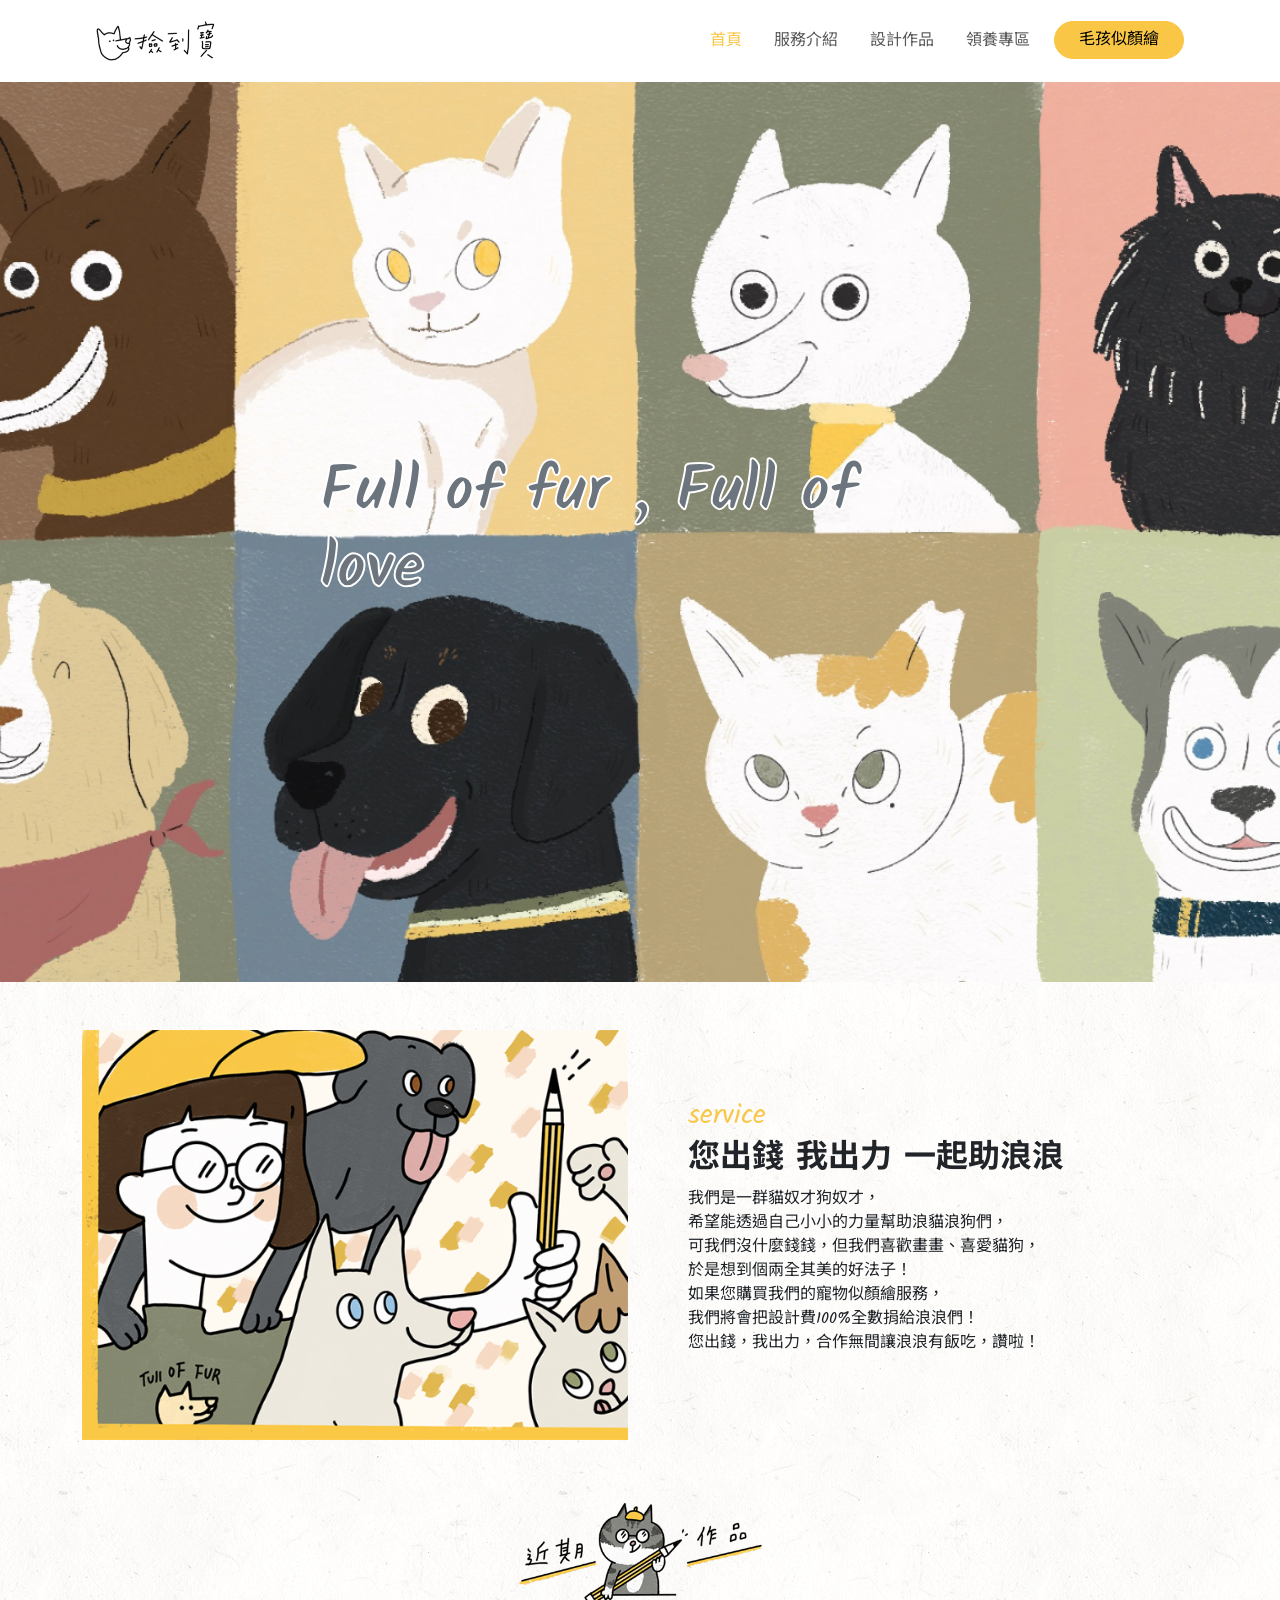
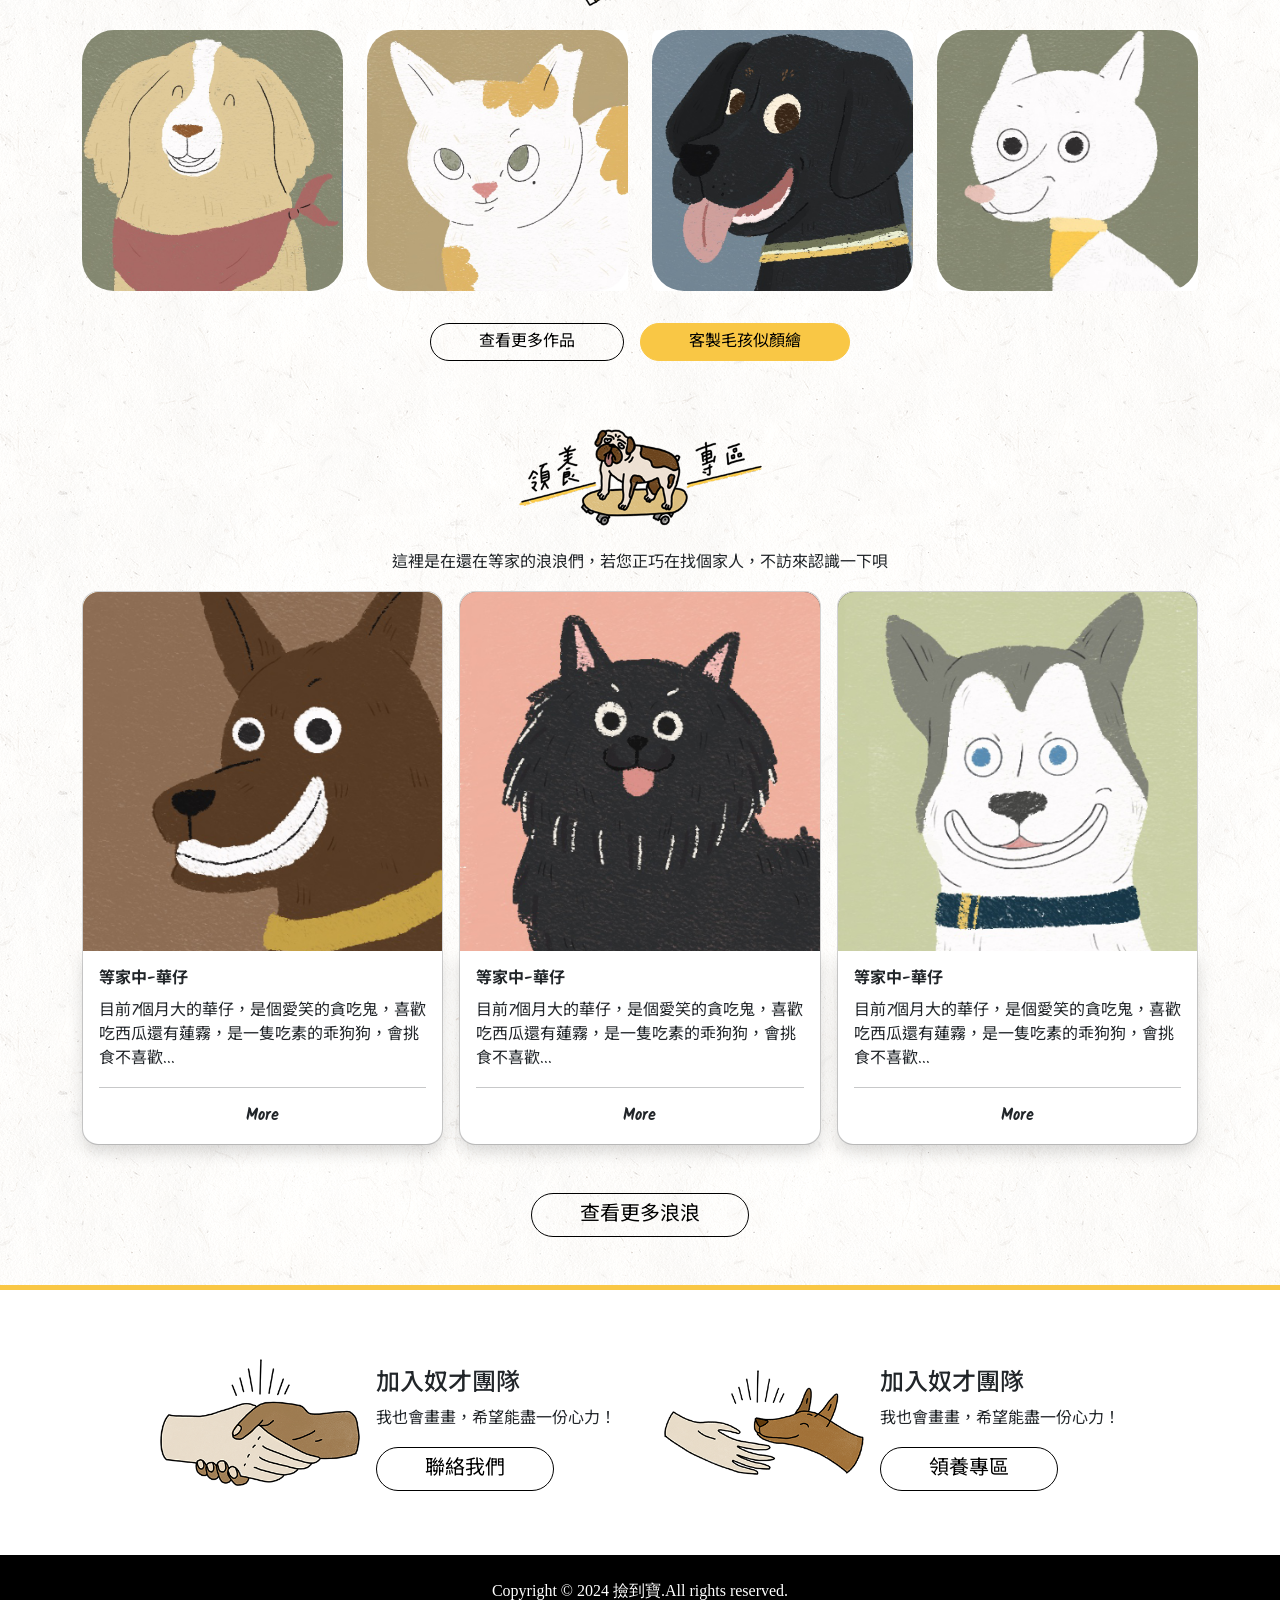
==== index.html @ b8aaa5de "2.1" ====
<!DOCTYPE html>
<html lang="en">

<head>
    <meta charset="UTF-8">
    <meta name="viewport" content="width=device-width, initial-scale=1.0">
    <title>撿到寶</title>
    <script src="./js/jquery.min.js"></script>
    <link rel="stylesheet" href="https://cdn.jsdelivr.net/npm/bootstrap-icons@1.11.3/font/bootstrap-icons.min.css">
    <link rel="stylesheet" href="./stylesheets/all.css">
    <!-- fonts -->
    <link rel="preconnect" href="https://fonts.googleapis.com">
    <link rel="preconnect" href="https://fonts.gstatic.com" crossorigin>
    <link
        href="https://fonts.googleapis.com/css2?family=Kalam:wght@400;700&family=Noto+Sans+TC:wght@400;700&display=swap"
        rel="stylesheet">
    <style>
        body {
            font-family: 'Kalam', 'Noto Sans TC';
        }
    </style>
</head>

<body style="background: url(./images/lightpaperfibers.png);">
    <nav class="navbar navbar-expand-sm navbar-light bg-white py-3 sticky-top px-5">
        <a class="navbar-brand ps-5" href="#">
            <img src="./images/logo.png" alt="">
        </a>
        <button class="navbar-toggler d-lg-none" type="button" data-bs-toggle="collapse"
            data-bs-target="#collapsibleNavId" aria-controls="collapsibleNavId" aria-expanded="false"
            aria-label="Toggle navigation">
            <span class="navbar-toggler-icon"></span>
        </button>
        <div class="collapse navbar-collapse pe-5" id="collapsibleNavId">
            <ul class="navbar-nav ms-auto mt-2 mt-lg-0">
                <li class="nav-item ms-3 active">
                    <a class="nav-link active" href="./index.html">首頁</a>
                </li>
                <li class="nav-item ms-3">
                    <a class="nav-link" href="./service.html">服務介紹</a>
                </li>
                <li class="nav-item ms-3">
                    <a class="nav-link" href="./works.html">設計作品</a>
                </li>
                <li class="nav-item ms-3">
                    <a class="nav-link" href="./adoption.html">領養專區</a>
                </li>
                <li class="nav-item ms-3">
                    <a class="btn btn-primary rounded-pill px-4" href="./draw.html">毛孩似顏繪</a>
                </li>
            </ul>
        </div>
    </nav>

    <header class="position-relative min-vh-100">
        <div class="position-absolute header">
            <h1
                class="header-text position-absolute start-50 top-50 translate-middle display-3 fw-bold text-secondary d-none d-lg-block ">
                Full of fur , Full of love
            </h1>
        </div>
    </header>

    <div class="container py-5">
        <div class="row row-cols-1 row-cols-lg-2 d-lg-flex flex-row-reverse align-items-center ">
            <div class="col ps-lg-5">
                <h3 class="text-primary text-center text-lg-start ">service</h3>
                <h2 class=" fw-bold text-center text-lg-start ">您出錢 我出力 <br class="d-block d-lg-none">一起助浪浪</h2>
                <p>
                    我們是一群貓奴才狗奴才，<br>希望能透過自己小小的力量幫助浪貓浪狗們，<br>可我們沒什麼錢錢，但我們喜歡畫畫、喜愛貓狗，<br>於是想到個兩全其美的好法子！<br>如果您購買我們的寵物似顏繪服務，<br>我們將會把設計費100%全數捐給浪浪們！<br>您出錢，我出力，合作無間讓浪浪有飯吃，讚啦！
                </p>
            </div>
            <div class="col">
                <img src="./images/home01.png" alt="" class=" img-fluid ">
            </div>
        </div>
    </div>

    <div class="container pb-5 text-center ">
        <h2>
            <img src="./images/title01.png" alt="">
        </h2>
        <ul class="row row-cols-2 row-cols-lg-4 g-3 g-lg-4 list-unstyled text-start">
            <li class="col">
                <div class="card border-0 rounded-5">
                    <img class="card-img rounded-5" src="./images/05.png" alt="" />
                    <div
                        class="card-body card-img-overlay d-flex flex-column  justify-content-end text-white pb-2 gradient rounded-5 opacity-lg-0">
                        <p class="p-0 ps-2 m-0">designer</p>
                        <h4 class="p-2 pt-1 m-0">Meili</h4>
                    </div>
                </div>
            </li>
            <li class="col">
                <div class="card border-0">
                    <img class="card-img rounded-5" src="./images/07.png" alt="" />
                    <div
                        class="card-body card-img-overlay d-flex flex-column  justify-content-end text-white pb-2 gradient rounded-5 opacity-lg-0">
                        <p class="p-0 ps-2 m-0">designer</p>
                        <h4 class="p-2 pt-1 m-0">Meili</h4>
                    </div>
                </div>
            </li>
            <li class="col">
                <div class="card border-0">
                    <img class="card-img rounded-5" src="./images/06.png" alt="" />
                    <div
                        class="card-body card-img-overlay d-flex flex-column  justify-content-end text-white pb-2 gradient rounded-5 opacity-lg-0">
                        <p class="p-0 ps-2 m-0">designer</p>
                        <h4 class="p-2 pt-1 m-0">Meili</h4>
                    </div>
                </div>
            </li>
            <li class="col">
                <div class="card border-0">
                    <img class="card-img rounded-5" src="./images/Michael.png" alt="" />
                    <div
                        class="card-body card-img-overlay d-flex flex-column  justify-content-end text-white pb-2 gradient rounded-5 opacity-lg-0">
                        <p class="p-0 ps-2 m-0">designer</p>
                        <h4 class="p-2 pt-1 m-0">Meili</h4>
                    </div>
                </div>
            </li>
        </ul>
        <div class="btngroup d-flex flex-row pt-3 justify-content-center ">
            <a class="btn btn-outline-primary rounded-pill px-5 mx-2 border-black text-black btn-hover" href="#"
                role="button">查看更多作品</a>
            <a class="btn btn-primary rounded-pill px-5 mx-2 d-none d-lg-block " href="#" role="button">客製毛孩似顏繪</a>
        </div>
    </div>

    <div class="container text-center pb-5">
        <h2>
            <img src="./images/title02.png" alt="" class="img-fluid">
        </h2>
        <p>這裡是在還在等家的浪浪們，若您正巧在找個家人，不訪來認識一下唄</p>
        <div class="row row-cols-1 row-cols-lg-3 g-3">
            <div class="col">
                <div class="card rounded-4 h-100 position-relative ">
                    <div class="d-none d-lg-block">
                        <img class="card-img-top img-fluid rounded-top-4 position-absolute opacity-1 img-hover"
                            src="./images/dog01.png" alt="Card image cap" />
                        <img class="card-img-top img-fluid rounded-top-4" src="./images/dog01-hover-1.png"
                            alt="Card image cap" />
                    </div>
                    <div id="carouselExampleSlidesOnly" class="carousel slide carousel-fade d-block d-lg-none" data-bs-ride="carousel">
                        <div class="carousel-inner">
                            <div class="carousel-item active" data-bs-interval="3000">
                                <img src="./images/dog01.png" class="d-block w-100 card-img-top img-fluid rounded-top-4" alt="...">
                            </div>
                            <div class="carousel-item" data-bs-interval="3000">
                                <img src="./images/dog01-hover-1.png" class="d-block w-100 card-img-top img-fluid rounded-top-4" alt="...">
                            </div>
                        </div>
                    </div>
                    <div class="card-body rounded-bottom-4 shadow">
                        <p class="card-title text-start fw-bold ">等家中-華仔</p>
                        <p class="card-text text-start">目前7個月大的華仔，是個愛笑的貪吃鬼，喜歡吃西瓜還有蓮霧，是一隻吃素的乖狗狗，會挑食不喜歡...</p>
                        <hr>
                        <a class=" text-decoration-none link-dark fw-bold link-hover stretched-link " href="#">More</a>
                    </div>
                </div>
            </div>
            <div class="col">
                <div class="card rounded-4 h-100 position-relative ">
                    <div class="d-none d-lg-block">
                        <img class="card-img-top img-fluid rounded-top-4 position-absolute opacity-1 img-hover"
                            src="./images/04.png" alt="Card image cap" />
                        <img class="card-img-top img-fluid rounded-top-4" src="./images/dog01-hover.png"
                            alt="Card image cap" />
                    </div>
                    <div id="carouselExampleSlidesOnly" class="carousel slide carousel-fade d-block d-lg-none" data-bs-ride="carousel">
                        <div class="carousel-inner">
                            <div class="carousel-item active" data-bs-interval="3000">
                                <img src="./images/04.png" class="d-block w-100 card-img-top img-fluid rounded-top-4" alt="...">
                            </div>
                            <div class="carousel-item" data-bs-interval="3000">
                                <img src="./images/dog01-hover.png" class="d-block w-100 card-img-top img-fluid rounded-top-4" alt="...">
                            </div>
                        </div>
                    </div>
                    <div class="card-body rounded-bottom-4 shadow">
                        <p class="card-title text-start fw-bold ">等家中-華仔</p>
                        <p class="card-text text-start">目前7個月大的華仔，是個愛笑的貪吃鬼，喜歡吃西瓜還有蓮霧，是一隻吃素的乖狗狗，會挑食不喜歡...</p>
                        <hr>
                        <a class=" text-decoration-none link-dark fw-bold link-hover stretched-link " href="#">More</a>
                    </div>
                </div>
            </div>
            <div class="col">
                <div class="card rounded-4 h-100 position-relative ">
                    <div class="d-none d-lg-block">
                        <img class="card-img-top img-fluid rounded-top-4 position-absolute opacity-1 img-hover"
                            src="./images/08.png" alt="Card image cap" />
                        <img class="card-img-top img-fluid rounded-top-4" src="./images/dog01-hover-2.png"
                            alt="Card image cap" />
                    </div>
                    <div id="carouselExampleSlidesOnly" class="carousel slide carousel-fade d-block d-lg-none" data-bs-ride="carousel">
                        <div class="carousel-inner">
                            <div class="carousel-item active" data-bs-interval="3000">
                                <img src="./images/08.png" class="d-block w-100 card-img-top img-fluid rounded-top-4" alt="...">
                            </div>
                            <div class="carousel-item" data-bs-interval="3000">
                                <img src="./images/dog01-hover-2.png" class="d-block w-100 card-img-top img-fluid rounded-top-4" alt="...">
                            </div>
                        </div>
                    </div>
                    <div class="card-body rounded-bottom-4 shadow">
                        <p class="card-title text-start fw-bold ">等家中-華仔</p>
                        <p class="card-text text-start">目前7個月大的華仔，是個愛笑的貪吃鬼，喜歡吃西瓜還有蓮霧，是一隻吃素的乖狗狗，會挑食不喜歡...</p>
                        <hr>
                        <a class=" text-decoration-none link-dark fw-bold link-hover stretched-link " href="#">More</a>
                    </div>
                </div>
            </div>
        </div>
        <a class="btn btn-outline-primary rounded-pill px-5 mx-2 border-black text-black btn-hover mt-5 fs-5" href="#"
            role="button">查看更多浪浪</a>
    </div>




    <footer>
        <div class="connect border-top border-primary border-5 bg-white ">
            <div class="container d-flex justify-content-center ">
                <div class="row row-cols-1 row-cols-lg-2 g-3 text-center text-lg-start py-5">
                    <div class="col">
                        <div class="card border-0">
                            <div class="card-body d-lg-flex flex-lg-row">
                                <img src="./images/link01.png" alt="" class="img-fluid object-fit-contain">
                                <div class="content ps-3 pt-3">
                                    <h4 class="card-title">加入奴才團隊</h4>
                                    <p class="card-text">我也會畫畫，希望能盡一份心力！</p>
                                    <a class="btn btn-outline-primary rounded-pill border-black text-black px-5 fs-5 btn-hover"
                                        href="#" role="button">聯絡我們</a>
                                </div>
                            </div>
                        </div>
                    </div>
                    <div class="col">
                        <div class="card border-0">
                            <div class="card-body d-lg-flex flex-lg-row">
                                <img src="./images/link02.png" alt="" class="img-fluid object-fit-contain">
                                <div class="content ps-3 pt-3">
                                    <h4 class="card-title">加入奴才團隊</h4>
                                    <p class="card-text">我也會畫畫，希望能盡一份心力！</p>
                                    <a class="btn btn-outline-primary rounded-pill border-black text-black px-5 fs-5 btn-hover"
                                        href="#" role="button">領養專區</a>
                                </div>
                            </div>
                        </div>
                    </div>
                </div>
            </div>
        </div>
        <div class="Copyright bg-black text-white text-center py-4">
            <p class="m-0" style="font-family: 'Noto Sans';">Copyright © 2024 撿到寶.All rights reserved.</p>
        </div>
    </footer>

    <script src="https://cdn.jsdelivr.net/npm/bootstrap@5.1.1/dist/js/bootstrap.bundle.min.js"
        integrity="sha384-/bQdsTh/da6pkI1MST/rWKFNjaCP5gBSY4sEBT38Q/9RBh9AH40zEOg7Hlq2THRZ"
        crossorigin="anonymous"></script>
    <script src="./js/all.js"></script>
</body>

</html>
---- stylesheets/all.css ----
@charset "UTF-8";
:root,
[data-bs-theme=light] {
  --bs-blue: #0d6efd;
  --bs-indigo: #6610f2;
  --bs-purple: #6f42c1;
  --bs-pink: #d63384;
  --bs-red: #dc3545;
  --bs-orange: #fd7e14;
  --bs-yellow: #ffc107;
  --bs-green: #198754;
  --bs-teal: #20c997;
  --bs-cyan: #0dcaf0;
  --bs-black: #000;
  --bs-white: #fff;
  --bs-gray: #6c757d;
  --bs-gray-dark: #343a40;
  --bs-gray-100: #f8f9fa;
  --bs-gray-200: #e9ecef;
  --bs-gray-300: #dee2e6;
  --bs-gray-400: #ced4da;
  --bs-gray-500: #adb5bd;
  --bs-gray-600: #6c757d;
  --bs-gray-700: #495057;
  --bs-gray-800: #343a40;
  --bs-gray-900: #212529;
  --bs-primary: #F9C745;
  --bs-secondary: #6c757d;
  --bs-success: #198754;
  --bs-info: #0dcaf0;
  --bs-warning: #ffc107;
  --bs-danger: #dc3545;
  --bs-light: #f8f9fa;
  --bs-dark: #212529;
  --bs-primary-rgb: 249, 199, 69;
  --bs-secondary-rgb: 108, 117, 125;
  --bs-success-rgb: 25, 135, 84;
  --bs-info-rgb: 13, 202, 240;
  --bs-warning-rgb: 255, 193, 7;
  --bs-danger-rgb: 220, 53, 69;
  --bs-light-rgb: 248, 249, 250;
  --bs-dark-rgb: 33, 37, 41;
  --bs-primary-text-emphasis: #64501c;
  --bs-secondary-text-emphasis: #2b2f32;
  --bs-success-text-emphasis: #0a3622;
  --bs-info-text-emphasis: #055160;
  --bs-warning-text-emphasis: #664d03;
  --bs-danger-text-emphasis: #58151c;
  --bs-light-text-emphasis: #495057;
  --bs-dark-text-emphasis: #495057;
  --bs-primary-bg-subtle: #fef4da;
  --bs-secondary-bg-subtle: #e2e3e5;
  --bs-success-bg-subtle: #d1e7dd;
  --bs-info-bg-subtle: #cff4fc;
  --bs-warning-bg-subtle: #fff3cd;
  --bs-danger-bg-subtle: #f8d7da;
  --bs-light-bg-subtle: #fcfcfd;
  --bs-dark-bg-subtle: #ced4da;
  --bs-primary-border-subtle: #fde9b5;
  --bs-secondary-border-subtle: #c4c8cb;
  --bs-success-border-subtle: #a3cfbb;
  --bs-info-border-subtle: #9eeaf9;
  --bs-warning-border-subtle: #ffe69c;
  --bs-danger-border-subtle: #f1aeb5;
  --bs-light-border-subtle: #e9ecef;
  --bs-dark-border-subtle: #adb5bd;
  --bs-white-rgb: 255, 255, 255;
  --bs-black-rgb: 0, 0, 0;
  --bs-font-sans-serif: system-ui, -apple-system, "Segoe UI", Roboto, "Helvetica Neue", "Noto Sans", "Liberation Sans", Arial, sans-serif, "Apple Color Emoji", "Segoe UI Emoji", "Segoe UI Symbol", "Noto Color Emoji";
  --bs-font-monospace: SFMono-Regular, Menlo, Monaco, Consolas, "Liberation Mono", "Courier New", monospace;
  --bs-gradient: linear-gradient(180deg, rgba(255, 255, 255, 0.15), rgba(255, 255, 255, 0));
  --bs-body-font-family: var(--bs-font-sans-serif);
  --bs-body-font-size: 1rem;
  --bs-body-font-weight: 400;
  --bs-body-line-height: 1.5;
  --bs-body-color: #212529;
  --bs-body-color-rgb: 33, 37, 41;
  --bs-body-bg: #fff;
  --bs-body-bg-rgb: 255, 255, 255;
  --bs-emphasis-color: #000;
  --bs-emphasis-color-rgb: 0, 0, 0;
  --bs-secondary-color: rgba(33, 37, 41, 0.75);
  --bs-secondary-color-rgb: 33, 37, 41;
  --bs-secondary-bg: #e9ecef;
  --bs-secondary-bg-rgb: 233, 236, 239;
  --bs-tertiary-color: rgba(33, 37, 41, 0.5);
  --bs-tertiary-color-rgb: 33, 37, 41;
  --bs-tertiary-bg: #f8f9fa;
  --bs-tertiary-bg-rgb: 248, 249, 250;
  --bs-heading-color: inherit;
  --bs-link-color: #F9C745;
  --bs-link-color-rgb: 249, 199, 69;
  --bs-link-decoration: underline;
  --bs-link-hover-color: #c79f37;
  --bs-link-hover-color-rgb: 199, 159, 55;
  --bs-code-color: #d63384;
  --bs-highlight-color: #212529;
  --bs-highlight-bg: #fff3cd;
  --bs-border-width: 1px;
  --bs-border-style: solid;
  --bs-border-color: #dee2e6;
  --bs-border-color-translucent: rgba(0, 0, 0, 0.175);
  --bs-border-radius: 0.375rem;
  --bs-border-radius-sm: 0.25rem;
  --bs-border-radius-lg: 0.5rem;
  --bs-border-radius-xl: 1rem;
  --bs-border-radius-xxl: 2rem;
  --bs-border-radius-2xl: var(--bs-border-radius-xxl);
  --bs-border-radius-pill: 50rem;
  --bs-box-shadow: 0 0.5rem 1rem rgba(0, 0, 0, 0.15);
  --bs-box-shadow-sm: 0 0.125rem 0.25rem rgba(0, 0, 0, 0.075);
  --bs-box-shadow-lg: 0 1rem 3rem rgba(0, 0, 0, 0.175);
  --bs-box-shadow-inset: inset 0 1px 2px rgba(0, 0, 0, 0.075);
  --bs-focus-ring-width: 0.25rem;
  --bs-focus-ring-opacity: 0.25;
  --bs-focus-ring-color: rgba(249, 199, 69, 0.25);
  --bs-form-valid-color: #198754;
  --bs-form-valid-border-color: #198754;
  --bs-form-invalid-color: #dc3545;
  --bs-form-invalid-border-color: #dc3545;
}

[data-bs-theme=dark] {
  color-scheme: dark;
  --bs-body-color: #dee2e6;
  --bs-body-color-rgb: 222, 226, 230;
  --bs-body-bg: #212529;
  --bs-body-bg-rgb: 33, 37, 41;
  --bs-emphasis-color: #fff;
  --bs-emphasis-color-rgb: 255, 255, 255;
  --bs-secondary-color: rgba(222, 226, 230, 0.75);
  --bs-secondary-color-rgb: 222, 226, 230;
  --bs-secondary-bg: #343a40;
  --bs-secondary-bg-rgb: 52, 58, 64;
  --bs-tertiary-color: rgba(222, 226, 230, 0.5);
  --bs-tertiary-color-rgb: 222, 226, 230;
  --bs-tertiary-bg: #2b3035;
  --bs-tertiary-bg-rgb: 43, 48, 53;
  --bs-primary-text-emphasis: #fbdd8f;
  --bs-secondary-text-emphasis: #a7acb1;
  --bs-success-text-emphasis: #75b798;
  --bs-info-text-emphasis: #6edff6;
  --bs-warning-text-emphasis: #ffda6a;
  --bs-danger-text-emphasis: #ea868f;
  --bs-light-text-emphasis: #f8f9fa;
  --bs-dark-text-emphasis: #dee2e6;
  --bs-primary-bg-subtle: #32280e;
  --bs-secondary-bg-subtle: #161719;
  --bs-success-bg-subtle: #051b11;
  --bs-info-bg-subtle: #032830;
  --bs-warning-bg-subtle: #332701;
  --bs-danger-bg-subtle: #2c0b0e;
  --bs-light-bg-subtle: #343a40;
  --bs-dark-bg-subtle: #1a1d20;
  --bs-primary-border-subtle: #957729;
  --bs-secondary-border-subtle: #41464b;
  --bs-success-border-subtle: #0f5132;
  --bs-info-border-subtle: #087990;
  --bs-warning-border-subtle: #997404;
  --bs-danger-border-subtle: #842029;
  --bs-light-border-subtle: #495057;
  --bs-dark-border-subtle: #343a40;
  --bs-heading-color: inherit;
  --bs-link-color: #fbdd8f;
  --bs-link-hover-color: #fce4a5;
  --bs-link-color-rgb: 251, 221, 143;
  --bs-link-hover-color-rgb: 252, 228, 165;
  --bs-code-color: #e685b5;
  --bs-highlight-color: #dee2e6;
  --bs-highlight-bg: #664d03;
  --bs-border-color: #495057;
  --bs-border-color-translucent: rgba(255, 255, 255, 0.15);
  --bs-form-valid-color: #75b798;
  --bs-form-valid-border-color: #75b798;
  --bs-form-invalid-color: #ea868f;
  --bs-form-invalid-border-color: #ea868f;
}

*,
*::before,
*::after {
  box-sizing: border-box;
}

@media (prefers-reduced-motion: no-preference) {
  :root {
    scroll-behavior: smooth;
  }
}

body {
  margin: 0;
  font-family: var(--bs-body-font-family);
  font-size: var(--bs-body-font-size);
  font-weight: var(--bs-body-font-weight);
  line-height: var(--bs-body-line-height);
  color: var(--bs-body-color);
  text-align: var(--bs-body-text-align);
  background-color: var(--bs-body-bg);
  -webkit-text-size-adjust: 100%;
  -webkit-tap-highlight-color: rgba(0, 0, 0, 0);
}

hr {
  margin: 1rem 0;
  color: inherit;
  border: 0;
  border-top: var(--bs-border-width) solid;
  opacity: 0.25;
}

h6, .h6, h5, .h5, h4, .h4, h3, .h3, h2, .h2, h1, .h1 {
  margin-top: 0;
  margin-bottom: 0.5rem;
  font-weight: 500;
  line-height: 1.2;
  color: var(--bs-heading-color);
}

h1, .h1 {
  font-size: calc(1.375rem + 1.5vw);
}
@media (min-width: 1200px) {
  h1, .h1 {
    font-size: 2.5rem;
  }
}

h2, .h2 {
  font-size: calc(1.325rem + 0.9vw);
}
@media (min-width: 1200px) {
  h2, .h2 {
    font-size: 2rem;
  }
}

h3, .h3 {
  font-size: calc(1.3rem + 0.6vw);
}
@media (min-width: 1200px) {
  h3, .h3 {
    font-size: 1.75rem;
  }
}

h4, .h4 {
  font-size: calc(1.275rem + 0.3vw);
}
@media (min-width: 1200px) {
  h4, .h4 {
    font-size: 1.5rem;
  }
}

h5, .h5 {
  font-size: 1.25rem;
}

h6, .h6 {
  font-size: 1rem;
}

p {
  margin-top: 0;
  margin-bottom: 1rem;
}

abbr[title] {
  -webkit-text-decoration: underline dotted;
          text-decoration: underline dotted;
  cursor: help;
  -webkit-text-decoration-skip-ink: none;
          text-decoration-skip-ink: none;
}

address {
  margin-bottom: 1rem;
  font-style: normal;
  line-height: inherit;
}

ol,
ul {
  padding-left: 2rem;
}

ol,
ul,
dl {
  margin-top: 0;
  margin-bottom: 1rem;
}

ol ol,
ul ul,
ol ul,
ul ol {
  margin-bottom: 0;
}

dt {
  font-weight: 700;
}

dd {
  margin-bottom: 0.5rem;
  margin-left: 0;
}

blockquote {
  margin: 0 0 1rem;
}

b,
strong {
  font-weight: bolder;
}

small, .small {
  font-size: 0.875em;
}

mark, .mark {
  padding: 0.1875em;
  color: var(--bs-highlight-color);
  background-color: var(--bs-highlight-bg);
}

sub,
sup {
  position: relative;
  font-size: 0.75em;
  line-height: 0;
  vertical-align: baseline;
}

sub {
  bottom: -0.25em;
}

sup {
  top: -0.5em;
}

a {
  color: rgba(var(--bs-link-color-rgb), var(--bs-link-opacity, 1));
  text-decoration: underline;
}
a:hover {
  --bs-link-color-rgb: var(--bs-link-hover-color-rgb);
}

a:not([href]):not([class]), a:not([href]):not([class]):hover {
  color: inherit;
  text-decoration: none;
}

pre,
code,
kbd,
samp {
  font-family: var(--bs-font-monospace);
  font-size: 1em;
}

pre {
  display: block;
  margin-top: 0;
  margin-bottom: 1rem;
  overflow: auto;
  font-size: 0.875em;
}
pre code {
  font-size: inherit;
  color: inherit;
  word-break: normal;
}

code {
  font-size: 0.875em;
  color: var(--bs-code-color);
  word-wrap: break-word;
}
a > code {
  color: inherit;
}

kbd {
  padding: 0.1875rem 0.375rem;
  font-size: 0.875em;
  color: var(--bs-body-bg);
  background-color: var(--bs-body-color);
  border-radius: 0.25rem;
}
kbd kbd {
  padding: 0;
  font-size: 1em;
}

figure {
  margin: 0 0 1rem;
}

img,
svg {
  vertical-align: middle;
}

table {
  caption-side: bottom;
  border-collapse: collapse;
}

caption {
  padding-top: 0.5rem;
  padding-bottom: 0.5rem;
  color: var(--bs-secondary-color);
  text-align: left;
}

th {
  text-align: inherit;
  text-align: -webkit-match-parent;
}

thead,
tbody,
tfoot,
tr,
td,
th {
  border-color: inherit;
  border-style: solid;
  border-width: 0;
}

label {
  display: inline-block;
}

button {
  border-radius: 0;
}

button:focus:not(:focus-visible) {
  outline: 0;
}

input,
button,
select,
optgroup,
textarea {
  margin: 0;
  font-family: inherit;
  font-size: inherit;
  line-height: inherit;
}

button,
select {
  text-transform: none;
}

[role=button] {
  cursor: pointer;
}

select {
  word-wrap: normal;
}
select:disabled {
  opacity: 1;
}

[list]:not([type=date]):not([type=datetime-local]):not([type=month]):not([type=week]):not([type=time])::-webkit-calendar-picker-indicator {
  display: none !important;
}

button,
[type=button],
[type=reset],
[type=submit] {
  -webkit-appearance: button;
}
button:not(:disabled),
[type=button]:not(:disabled),
[type=reset]:not(:disabled),
[type=submit]:not(:disabled) {
  cursor: pointer;
}

::-moz-focus-inner {
  padding: 0;
  border-style: none;
}

textarea {
  resize: vertical;
}

fieldset {
  min-width: 0;
  padding: 0;
  margin: 0;
  border: 0;
}

legend {
  float: left;
  width: 100%;
  padding: 0;
  margin-bottom: 0.5rem;
  font-size: calc(1.275rem + 0.3vw);
  line-height: inherit;
}
@media (min-width: 1200px) {
  legend {
    font-size: 1.5rem;
  }
}
legend + * {
  clear: left;
}

::-webkit-datetime-edit-fields-wrapper,
::-webkit-datetime-edit-text,
::-webkit-datetime-edit-minute,
::-webkit-datetime-edit-hour-field,
::-webkit-datetime-edit-day-field,
::-webkit-datetime-edit-month-field,
::-webkit-datetime-edit-year-field {
  padding: 0;
}

::-webkit-inner-spin-button {
  height: auto;
}

[type=search] {
  -webkit-appearance: textfield;
  outline-offset: -2px;
}

/* rtl:raw:
[type="tel"],
[type="url"],
[type="email"],
[type="number"] {
  direction: ltr;
}
*/
::-webkit-search-decoration {
  -webkit-appearance: none;
}

::-webkit-color-swatch-wrapper {
  padding: 0;
}

::file-selector-button {
  font: inherit;
  -webkit-appearance: button;
}

output {
  display: inline-block;
}

iframe {
  border: 0;
}

summary {
  display: list-item;
  cursor: pointer;
}

progress {
  vertical-align: baseline;
}

[hidden] {
  display: none !important;
}

.lead {
  font-size: 1.25rem;
  font-weight: 300;
}

.display-1 {
  font-size: calc(1.625rem + 4.5vw);
  font-weight: 300;
  line-height: 1.2;
}
@media (min-width: 1200px) {
  .display-1 {
    font-size: 5rem;
  }
}

.display-2 {
  font-size: calc(1.575rem + 3.9vw);
  font-weight: 300;
  line-height: 1.2;
}
@media (min-width: 1200px) {
  .display-2 {
    font-size: 4.5rem;
  }
}

.display-3 {
  font-size: calc(1.525rem + 3.3vw);
  font-weight: 300;
  line-height: 1.2;
}
@media (min-width: 1200px) {
  .display-3 {
    font-size: 4rem;
  }
}

.display-4 {
  font-size: calc(1.475rem + 2.7vw);
  font-weight: 300;
  line-height: 1.2;
}
@media (min-width: 1200px) {
  .display-4 {
    font-size: 3.5rem;
  }
}

.display-5 {
  font-size: calc(1.425rem + 2.1vw);
  font-weight: 300;
  line-height: 1.2;
}
@media (min-width: 1200px) {
  .display-5 {
    font-size: 3rem;
  }
}

.display-6 {
  font-size: calc(1.375rem + 1.5vw);
  font-weight: 300;
  line-height: 1.2;
}
@media (min-width: 1200px) {
  .display-6 {
    font-size: 2.5rem;
  }
}

.list-unstyled {
  padding-left: 0;
  list-style: none;
}

.list-inline {
  padding-left: 0;
  list-style: none;
}

.list-inline-item {
  display: inline-block;
}
.list-inline-item:not(:last-child) {
  margin-right: 0.5rem;
}

.initialism {
  font-size: 0.875em;
  text-transform: uppercase;
}

.blockquote {
  margin-bottom: 1rem;
  font-size: 1.25rem;
}
.blockquote > :last-child {
  margin-bottom: 0;
}

.blockquote-footer {
  margin-top: -1rem;
  margin-bottom: 1rem;
  font-size: 0.875em;
  color: #6c757d;
}
.blockquote-footer::before {
  content: "— ";
}

.img-fluid {
  max-width: 100%;
  height: auto;
}

.img-thumbnail {
  padding: 0.25rem;
  background-color: var(--bs-body-bg);
  border: var(--bs-border-width) solid var(--bs-border-color);
  border-radius: var(--bs-border-radius);
  max-width: 100%;
  height: auto;
}

.figure {
  display: inline-block;
}

.figure-img {
  margin-bottom: 0.5rem;
  line-height: 1;
}

.figure-caption {
  font-size: 0.875em;
  color: var(--bs-secondary-color);
}

.container,
.container-fluid,
.container-xxl,
.container-xl,
.container-lg,
.container-md,
.container-sm {
  --bs-gutter-x: 1.5rem;
  --bs-gutter-y: 0;
  width: 100%;
  padding-right: calc(var(--bs-gutter-x) * 0.5);
  padding-left: calc(var(--bs-gutter-x) * 0.5);
  margin-right: auto;
  margin-left: auto;
}

@media (min-width: 576px) {
  .container-sm, .container {
    max-width: 540px;
  }
}
@media (min-width: 768px) {
  .container-md, .container-sm, .container {
    max-width: 720px;
  }
}
@media (min-width: 992px) {
  .container-lg, .container-md, .container-sm, .container {
    max-width: 960px;
  }
}
@media (min-width: 1200px) {
  .container-xl, .container-lg, .container-md, .container-sm, .container {
    max-width: 1140px;
  }
}
@media (min-width: 1400px) {
  .container-xxl, .container-xl, .container-lg, .container-md, .container-sm, .container {
    max-width: 1320px;
  }
}
:root {
  --bs-breakpoint-xs: 0;
  --bs-breakpoint-sm: 576px;
  --bs-breakpoint-md: 768px;
  --bs-breakpoint-lg: 992px;
  --bs-breakpoint-xl: 1200px;
  --bs-breakpoint-xxl: 1400px;
}

.row {
  --bs-gutter-x: 1.5rem;
  --bs-gutter-y: 0;
  display: flex;
  flex-wrap: wrap;
  margin-top: calc(-1 * var(--bs-gutter-y));
  margin-right: calc(-0.5 * var(--bs-gutter-x));
  margin-left: calc(-0.5 * var(--bs-gutter-x));
}
.row > * {
  flex-shrink: 0;
  width: 100%;
  max-width: 100%;
  padding-right: calc(var(--bs-gutter-x) * 0.5);
  padding-left: calc(var(--bs-gutter-x) * 0.5);
  margin-top: var(--bs-gutter-y);
}

.col {
  flex: 1 0 0%;
}

.row-cols-auto > * {
  flex: 0 0 auto;
  width: auto;
}

.row-cols-1 > * {
  flex: 0 0 auto;
  width: 100%;
}

.row-cols-2 > * {
  flex: 0 0 auto;
  width: 50%;
}

.row-cols-3 > * {
  flex: 0 0 auto;
  width: 33.33333333%;
}

.row-cols-4 > * {
  flex: 0 0 auto;
  width: 25%;
}

.row-cols-5 > * {
  flex: 0 0 auto;
  width: 20%;
}

.row-cols-6 > * {
  flex: 0 0 auto;
  width: 16.66666667%;
}

.col-auto {
  flex: 0 0 auto;
  width: auto;
}

.col-1 {
  flex: 0 0 auto;
  width: 8.33333333%;
}

.col-2 {
  flex: 0 0 auto;
  width: 16.66666667%;
}

.col-3 {
  flex: 0 0 auto;
  width: 25%;
}

.col-4 {
  flex: 0 0 auto;
  width: 33.33333333%;
}

.col-5 {
  flex: 0 0 auto;
  width: 41.66666667%;
}

.col-6 {
  flex: 0 0 auto;
  width: 50%;
}

.col-7 {
  flex: 0 0 auto;
  width: 58.33333333%;
}

.col-8 {
  flex: 0 0 auto;
  width: 66.66666667%;
}

.col-9 {
  flex: 0 0 auto;
  width: 75%;
}

.col-10 {
  flex: 0 0 auto;
  width: 83.33333333%;
}

.col-11 {
  flex: 0 0 auto;
  width: 91.66666667%;
}

.col-12 {
  flex: 0 0 auto;
  width: 100%;
}

.offset-1 {
  margin-left: 8.33333333%;
}

.offset-2 {
  margin-left: 16.66666667%;
}

.offset-3 {
  margin-left: 25%;
}

.offset-4 {
  margin-left: 33.33333333%;
}

.offset-5 {
  margin-left: 41.66666667%;
}

.offset-6 {
  margin-left: 50%;
}

.offset-7 {
  margin-left: 58.33333333%;
}

.offset-8 {
  margin-left: 66.66666667%;
}

.offset-9 {
  margin-left: 75%;
}

.offset-10 {
  margin-left: 83.33333333%;
}

.offset-11 {
  margin-left: 91.66666667%;
}

.g-0,
.gx-0 {
  --bs-gutter-x: 0;
}

.g-0,
.gy-0 {
  --bs-gutter-y: 0;
}

.g-1,
.gx-1 {
  --bs-gutter-x: 0.25rem;
}

.g-1,
.gy-1 {
  --bs-gutter-y: 0.25rem;
}

.g-2,
.gx-2 {
  --bs-gutter-x: 0.5rem;
}

.g-2,
.gy-2 {
  --bs-gutter-y: 0.5rem;
}

.g-3,
.gx-3 {
  --bs-gutter-x: 1rem;
}

.g-3,
.gy-3 {
  --bs-gutter-y: 1rem;
}

.g-4,
.gx-4 {
  --bs-gutter-x: 1.5rem;
}

.g-4,
.gy-4 {
  --bs-gutter-y: 1.5rem;
}

.g-5,
.gx-5 {
  --bs-gutter-x: 3rem;
}

.g-5,
.gy-5 {
  --bs-gutter-y: 3rem;
}

@media (min-width: 576px) {
  .col-sm {
    flex: 1 0 0%;
  }
  .row-cols-sm-auto > * {
    flex: 0 0 auto;
    width: auto;
  }
  .row-cols-sm-1 > * {
    flex: 0 0 auto;
    width: 100%;
  }
  .row-cols-sm-2 > * {
    flex: 0 0 auto;
    width: 50%;
  }
  .row-cols-sm-3 > * {
    flex: 0 0 auto;
    width: 33.33333333%;
  }
  .row-cols-sm-4 > * {
    flex: 0 0 auto;
    width: 25%;
  }
  .row-cols-sm-5 > * {
    flex: 0 0 auto;
    width: 20%;
  }
  .row-cols-sm-6 > * {
    flex: 0 0 auto;
    width: 16.66666667%;
  }
  .col-sm-auto {
    flex: 0 0 auto;
    width: auto;
  }
  .col-sm-1 {
    flex: 0 0 auto;
    width: 8.33333333%;
  }
  .col-sm-2 {
    flex: 0 0 auto;
    width: 16.66666667%;
  }
  .col-sm-3 {
    flex: 0 0 auto;
    width: 25%;
  }
  .col-sm-4 {
    flex: 0 0 auto;
    width: 33.33333333%;
  }
  .col-sm-5 {
    flex: 0 0 auto;
    width: 41.66666667%;
  }
  .col-sm-6 {
    flex: 0 0 auto;
    width: 50%;
  }
  .col-sm-7 {
    flex: 0 0 auto;
    width: 58.33333333%;
  }
  .col-sm-8 {
    flex: 0 0 auto;
    width: 66.66666667%;
  }
  .col-sm-9 {
    flex: 0 0 auto;
    width: 75%;
  }
  .col-sm-10 {
    flex: 0 0 auto;
    width: 83.33333333%;
  }
  .col-sm-11 {
    flex: 0 0 auto;
    width: 91.66666667%;
  }
  .col-sm-12 {
    flex: 0 0 auto;
    width: 100%;
  }
  .offset-sm-0 {
    margin-left: 0;
  }
  .offset-sm-1 {
    margin-left: 8.33333333%;
  }
  .offset-sm-2 {
    margin-left: 16.66666667%;
  }
  .offset-sm-3 {
    margin-left: 25%;
  }
  .offset-sm-4 {
    margin-left: 33.33333333%;
  }
  .offset-sm-5 {
    margin-left: 41.66666667%;
  }
  .offset-sm-6 {
    margin-left: 50%;
  }
  .offset-sm-7 {
    margin-left: 58.33333333%;
  }
  .offset-sm-8 {
    margin-left: 66.66666667%;
  }
  .offset-sm-9 {
    margin-left: 75%;
  }
  .offset-sm-10 {
    margin-left: 83.33333333%;
  }
  .offset-sm-11 {
    margin-left: 91.66666667%;
  }
  .g-sm-0,
  .gx-sm-0 {
    --bs-gutter-x: 0;
  }
  .g-sm-0,
  .gy-sm-0 {
    --bs-gutter-y: 0;
  }
  .g-sm-1,
  .gx-sm-1 {
    --bs-gutter-x: 0.25rem;
  }
  .g-sm-1,
  .gy-sm-1 {
    --bs-gutter-y: 0.25rem;
  }
  .g-sm-2,
  .gx-sm-2 {
    --bs-gutter-x: 0.5rem;
  }
  .g-sm-2,
  .gy-sm-2 {
    --bs-gutter-y: 0.5rem;
  }
  .g-sm-3,
  .gx-sm-3 {
    --bs-gutter-x: 1rem;
  }
  .g-sm-3,
  .gy-sm-3 {
    --bs-gutter-y: 1rem;
  }
  .g-sm-4,
  .gx-sm-4 {
    --bs-gutter-x: 1.5rem;
  }
  .g-sm-4,
  .gy-sm-4 {
    --bs-gutter-y: 1.5rem;
  }
  .g-sm-5,
  .gx-sm-5 {
    --bs-gutter-x: 3rem;
  }
  .g-sm-5,
  .gy-sm-5 {
    --bs-gutter-y: 3rem;
  }
}
@media (min-width: 768px) {
  .col-md {
    flex: 1 0 0%;
  }
  .row-cols-md-auto > * {
    flex: 0 0 auto;
    width: auto;
  }
  .row-cols-md-1 > * {
    flex: 0 0 auto;
    width: 100%;
  }
  .row-cols-md-2 > * {
    flex: 0 0 auto;
    width: 50%;
  }
  .row-cols-md-3 > * {
    flex: 0 0 auto;
    width: 33.33333333%;
  }
  .row-cols-md-4 > * {
    flex: 0 0 auto;
    width: 25%;
  }
  .row-cols-md-5 > * {
    flex: 0 0 auto;
    width: 20%;
  }
  .row-cols-md-6 > * {
    flex: 0 0 auto;
    width: 16.66666667%;
  }
  .col-md-auto {
    flex: 0 0 auto;
    width: auto;
  }
  .col-md-1 {
    flex: 0 0 auto;
    width: 8.33333333%;
  }
  .col-md-2 {
    flex: 0 0 auto;
    width: 16.66666667%;
  }
  .col-md-3 {
    flex: 0 0 auto;
    width: 25%;
  }
  .col-md-4 {
    flex: 0 0 auto;
    width: 33.33333333%;
  }
  .col-md-5 {
    flex: 0 0 auto;
    width: 41.66666667%;
  }
  .col-md-6 {
    flex: 0 0 auto;
    width: 50%;
  }
  .col-md-7 {
    flex: 0 0 auto;
    width: 58.33333333%;
  }
  .col-md-8 {
    flex: 0 0 auto;
    width: 66.66666667%;
  }
  .col-md-9 {
    flex: 0 0 auto;
    width: 75%;
  }
  .col-md-10 {
    flex: 0 0 auto;
    width: 83.33333333%;
  }
  .col-md-11 {
    flex: 0 0 auto;
    width: 91.66666667%;
  }
  .col-md-12 {
    flex: 0 0 auto;
    width: 100%;
  }
  .offset-md-0 {
    margin-left: 0;
  }
  .offset-md-1 {
    margin-left: 8.33333333%;
  }
  .offset-md-2 {
    margin-left: 16.66666667%;
  }
  .offset-md-3 {
    margin-left: 25%;
  }
  .offset-md-4 {
    margin-left: 33.33333333%;
  }
  .offset-md-5 {
    margin-left: 41.66666667%;
  }
  .offset-md-6 {
    margin-left: 50%;
  }
  .offset-md-7 {
    margin-left: 58.33333333%;
  }
  .offset-md-8 {
    margin-left: 66.66666667%;
  }
  .offset-md-9 {
    margin-left: 75%;
  }
  .offset-md-10 {
    margin-left: 83.33333333%;
  }
  .offset-md-11 {
    margin-left: 91.66666667%;
  }
  .g-md-0,
  .gx-md-0 {
    --bs-gutter-x: 0;
  }
  .g-md-0,
  .gy-md-0 {
    --bs-gutter-y: 0;
  }
  .g-md-1,
  .gx-md-1 {
    --bs-gutter-x: 0.25rem;
  }
  .g-md-1,
  .gy-md-1 {
    --bs-gutter-y: 0.25rem;
  }
  .g-md-2,
  .gx-md-2 {
    --bs-gutter-x: 0.5rem;
  }
  .g-md-2,
  .gy-md-2 {
    --bs-gutter-y: 0.5rem;
  }
  .g-md-3,
  .gx-md-3 {
    --bs-gutter-x: 1rem;
  }
  .g-md-3,
  .gy-md-3 {
    --bs-gutter-y: 1rem;
  }
  .g-md-4,
  .gx-md-4 {
    --bs-gutter-x: 1.5rem;
  }
  .g-md-4,
  .gy-md-4 {
    --bs-gutter-y: 1.5rem;
  }
  .g-md-5,
  .gx-md-5 {
    --bs-gutter-x: 3rem;
  }
  .g-md-5,
  .gy-md-5 {
    --bs-gutter-y: 3rem;
  }
}
@media (min-width: 992px) {
  .col-lg {
    flex: 1 0 0%;
  }
  .row-cols-lg-auto > * {
    flex: 0 0 auto;
    width: auto;
  }
  .row-cols-lg-1 > * {
    flex: 0 0 auto;
    width: 100%;
  }
  .row-cols-lg-2 > * {
    flex: 0 0 auto;
    width: 50%;
  }
  .row-cols-lg-3 > * {
    flex: 0 0 auto;
    width: 33.33333333%;
  }
  .row-cols-lg-4 > * {
    flex: 0 0 auto;
    width: 25%;
  }
  .row-cols-lg-5 > * {
    flex: 0 0 auto;
    width: 20%;
  }
  .row-cols-lg-6 > * {
    flex: 0 0 auto;
    width: 16.66666667%;
  }
  .col-lg-auto {
    flex: 0 0 auto;
    width: auto;
  }
  .col-lg-1 {
    flex: 0 0 auto;
    width: 8.33333333%;
  }
  .col-lg-2 {
    flex: 0 0 auto;
    width: 16.66666667%;
  }
  .col-lg-3 {
    flex: 0 0 auto;
    width: 25%;
  }
  .col-lg-4 {
    flex: 0 0 auto;
    width: 33.33333333%;
  }
  .col-lg-5 {
    flex: 0 0 auto;
    width: 41.66666667%;
  }
  .col-lg-6 {
    flex: 0 0 auto;
    width: 50%;
  }
  .col-lg-7 {
    flex: 0 0 auto;
    width: 58.33333333%;
  }
  .col-lg-8 {
    flex: 0 0 auto;
    width: 66.66666667%;
  }
  .col-lg-9 {
    flex: 0 0 auto;
    width: 75%;
  }
  .col-lg-10 {
    flex: 0 0 auto;
    width: 83.33333333%;
  }
  .col-lg-11 {
    flex: 0 0 auto;
    width: 91.66666667%;
  }
  .col-lg-12 {
    flex: 0 0 auto;
    width: 100%;
  }
  .offset-lg-0 {
    margin-left: 0;
  }
  .offset-lg-1 {
    margin-left: 8.33333333%;
  }
  .offset-lg-2 {
    margin-left: 16.66666667%;
  }
  .offset-lg-3 {
    margin-left: 25%;
  }
  .offset-lg-4 {
    margin-left: 33.33333333%;
  }
  .offset-lg-5 {
    margin-left: 41.66666667%;
  }
  .offset-lg-6 {
    margin-left: 50%;
  }
  .offset-lg-7 {
    margin-left: 58.33333333%;
  }
  .offset-lg-8 {
    margin-left: 66.66666667%;
  }
  .offset-lg-9 {
    margin-left: 75%;
  }
  .offset-lg-10 {
    margin-left: 83.33333333%;
  }
  .offset-lg-11 {
    margin-left: 91.66666667%;
  }
  .g-lg-0,
  .gx-lg-0 {
    --bs-gutter-x: 0;
  }
  .g-lg-0,
  .gy-lg-0 {
    --bs-gutter-y: 0;
  }
  .g-lg-1,
  .gx-lg-1 {
    --bs-gutter-x: 0.25rem;
  }
  .g-lg-1,
  .gy-lg-1 {
    --bs-gutter-y: 0.25rem;
  }
  .g-lg-2,
  .gx-lg-2 {
    --bs-gutter-x: 0.5rem;
  }
  .g-lg-2,
  .gy-lg-2 {
    --bs-gutter-y: 0.5rem;
  }
  .g-lg-3,
  .gx-lg-3 {
    --bs-gutter-x: 1rem;
  }
  .g-lg-3,
  .gy-lg-3 {
    --bs-gutter-y: 1rem;
  }
  .g-lg-4,
  .gx-lg-4 {
    --bs-gutter-x: 1.5rem;
  }
  .g-lg-4,
  .gy-lg-4 {
    --bs-gutter-y: 1.5rem;
  }
  .g-lg-5,
  .gx-lg-5 {
    --bs-gutter-x: 3rem;
  }
  .g-lg-5,
  .gy-lg-5 {
    --bs-gutter-y: 3rem;
  }
}
@media (min-width: 1200px) {
  .col-xl {
    flex: 1 0 0%;
  }
  .row-cols-xl-auto > * {
    flex: 0 0 auto;
    width: auto;
  }
  .row-cols-xl-1 > * {
    flex: 0 0 auto;
    width: 100%;
  }
  .row-cols-xl-2 > * {
    flex: 0 0 auto;
    width: 50%;
  }
  .row-cols-xl-3 > * {
    flex: 0 0 auto;
    width: 33.33333333%;
  }
  .row-cols-xl-4 > * {
    flex: 0 0 auto;
    width: 25%;
  }
  .row-cols-xl-5 > * {
    flex: 0 0 auto;
    width: 20%;
  }
  .row-cols-xl-6 > * {
    flex: 0 0 auto;
    width: 16.66666667%;
  }
  .col-xl-auto {
    flex: 0 0 auto;
    width: auto;
  }
  .col-xl-1 {
    flex: 0 0 auto;
    width: 8.33333333%;
  }
  .col-xl-2 {
    flex: 0 0 auto;
    width: 16.66666667%;
  }
  .col-xl-3 {
    flex: 0 0 auto;
    width: 25%;
  }
  .col-xl-4 {
    flex: 0 0 auto;
    width: 33.33333333%;
  }
  .col-xl-5 {
    flex: 0 0 auto;
    width: 41.66666667%;
  }
  .col-xl-6 {
    flex: 0 0 auto;
    width: 50%;
  }
  .col-xl-7 {
    flex: 0 0 auto;
    width: 58.33333333%;
  }
  .col-xl-8 {
    flex: 0 0 auto;
    width: 66.66666667%;
  }
  .col-xl-9 {
    flex: 0 0 auto;
    width: 75%;
  }
  .col-xl-10 {
    flex: 0 0 auto;
    width: 83.33333333%;
  }
  .col-xl-11 {
    flex: 0 0 auto;
    width: 91.66666667%;
  }
  .col-xl-12 {
    flex: 0 0 auto;
    width: 100%;
  }
  .offset-xl-0 {
    margin-left: 0;
  }
  .offset-xl-1 {
    margin-left: 8.33333333%;
  }
  .offset-xl-2 {
    margin-left: 16.66666667%;
  }
  .offset-xl-3 {
    margin-left: 25%;
  }
  .offset-xl-4 {
    margin-left: 33.33333333%;
  }
  .offset-xl-5 {
    margin-left: 41.66666667%;
  }
  .offset-xl-6 {
    margin-left: 50%;
  }
  .offset-xl-7 {
    margin-left: 58.33333333%;
  }
  .offset-xl-8 {
    margin-left: 66.66666667%;
  }
  .offset-xl-9 {
    margin-left: 75%;
  }
  .offset-xl-10 {
    margin-left: 83.33333333%;
  }
  .offset-xl-11 {
    margin-left: 91.66666667%;
  }
  .g-xl-0,
  .gx-xl-0 {
    --bs-gutter-x: 0;
  }
  .g-xl-0,
  .gy-xl-0 {
    --bs-gutter-y: 0;
  }
  .g-xl-1,
  .gx-xl-1 {
    --bs-gutter-x: 0.25rem;
  }
  .g-xl-1,
  .gy-xl-1 {
    --bs-gutter-y: 0.25rem;
  }
  .g-xl-2,
  .gx-xl-2 {
    --bs-gutter-x: 0.5rem;
  }
  .g-xl-2,
  .gy-xl-2 {
    --bs-gutter-y: 0.5rem;
  }
  .g-xl-3,
  .gx-xl-3 {
    --bs-gutter-x: 1rem;
  }
  .g-xl-3,
  .gy-xl-3 {
    --bs-gutter-y: 1rem;
  }
  .g-xl-4,
  .gx-xl-4 {
    --bs-gutter-x: 1.5rem;
  }
  .g-xl-4,
  .gy-xl-4 {
    --bs-gutter-y: 1.5rem;
  }
  .g-xl-5,
  .gx-xl-5 {
    --bs-gutter-x: 3rem;
  }
  .g-xl-5,
  .gy-xl-5 {
    --bs-gutter-y: 3rem;
  }
}
@media (min-width: 1400px) {
  .col-xxl {
    flex: 1 0 0%;
  }
  .row-cols-xxl-auto > * {
    flex: 0 0 auto;
    width: auto;
  }
  .row-cols-xxl-1 > * {
    flex: 0 0 auto;
    width: 100%;
  }
  .row-cols-xxl-2 > * {
    flex: 0 0 auto;
    width: 50%;
  }
  .row-cols-xxl-3 > * {
    flex: 0 0 auto;
    width: 33.33333333%;
  }
  .row-cols-xxl-4 > * {
    flex: 0 0 auto;
    width: 25%;
  }
  .row-cols-xxl-5 > * {
    flex: 0 0 auto;
    width: 20%;
  }
  .row-cols-xxl-6 > * {
    flex: 0 0 auto;
    width: 16.66666667%;
  }
  .col-xxl-auto {
    flex: 0 0 auto;
    width: auto;
  }
  .col-xxl-1 {
    flex: 0 0 auto;
    width: 8.33333333%;
  }
  .col-xxl-2 {
    flex: 0 0 auto;
    width: 16.66666667%;
  }
  .col-xxl-3 {
    flex: 0 0 auto;
    width: 25%;
  }
  .col-xxl-4 {
    flex: 0 0 auto;
    width: 33.33333333%;
  }
  .col-xxl-5 {
    flex: 0 0 auto;
    width: 41.66666667%;
  }
  .col-xxl-6 {
    flex: 0 0 auto;
    width: 50%;
  }
  .col-xxl-7 {
    flex: 0 0 auto;
    width: 58.33333333%;
  }
  .col-xxl-8 {
    flex: 0 0 auto;
    width: 66.66666667%;
  }
  .col-xxl-9 {
    flex: 0 0 auto;
    width: 75%;
  }
  .col-xxl-10 {
    flex: 0 0 auto;
    width: 83.33333333%;
  }
  .col-xxl-11 {
    flex: 0 0 auto;
    width: 91.66666667%;
  }
  .col-xxl-12 {
    flex: 0 0 auto;
    width: 100%;
  }
  .offset-xxl-0 {
    margin-left: 0;
  }
  .offset-xxl-1 {
    margin-left: 8.33333333%;
  }
  .offset-xxl-2 {
    margin-left: 16.66666667%;
  }
  .offset-xxl-3 {
    margin-left: 25%;
  }
  .offset-xxl-4 {
    margin-left: 33.33333333%;
  }
  .offset-xxl-5 {
    margin-left: 41.66666667%;
  }
  .offset-xxl-6 {
    margin-left: 50%;
  }
  .offset-xxl-7 {
    margin-left: 58.33333333%;
  }
  .offset-xxl-8 {
    margin-left: 66.66666667%;
  }
  .offset-xxl-9 {
    margin-left: 75%;
  }
  .offset-xxl-10 {
    margin-left: 83.33333333%;
  }
  .offset-xxl-11 {
    margin-left: 91.66666667%;
  }
  .g-xxl-0,
  .gx-xxl-0 {
    --bs-gutter-x: 0;
  }
  .g-xxl-0,
  .gy-xxl-0 {
    --bs-gutter-y: 0;
  }
  .g-xxl-1,
  .gx-xxl-1 {
    --bs-gutter-x: 0.25rem;
  }
  .g-xxl-1,
  .gy-xxl-1 {
    --bs-gutter-y: 0.25rem;
  }
  .g-xxl-2,
  .gx-xxl-2 {
    --bs-gutter-x: 0.5rem;
  }
  .g-xxl-2,
  .gy-xxl-2 {
    --bs-gutter-y: 0.5rem;
  }
  .g-xxl-3,
  .gx-xxl-3 {
    --bs-gutter-x: 1rem;
  }
  .g-xxl-3,
  .gy-xxl-3 {
    --bs-gutter-y: 1rem;
  }
  .g-xxl-4,
  .gx-xxl-4 {
    --bs-gutter-x: 1.5rem;
  }
  .g-xxl-4,
  .gy-xxl-4 {
    --bs-gutter-y: 1.5rem;
  }
  .g-xxl-5,
  .gx-xxl-5 {
    --bs-gutter-x: 3rem;
  }
  .g-xxl-5,
  .gy-xxl-5 {
    --bs-gutter-y: 3rem;
  }
}
.table {
  --bs-table-color-type: initial;
  --bs-table-bg-type: initial;
  --bs-table-color-state: initial;
  --bs-table-bg-state: initial;
  --bs-table-color: var(--bs-emphasis-color);
  --bs-table-bg: var(--bs-body-bg);
  --bs-table-border-color: var(--bs-border-color);
  --bs-table-accent-bg: transparent;
  --bs-table-striped-color: var(--bs-emphasis-color);
  --bs-table-striped-bg: rgba(var(--bs-emphasis-color-rgb), 0.05);
  --bs-table-active-color: var(--bs-emphasis-color);
  --bs-table-active-bg: rgba(var(--bs-emphasis-color-rgb), 0.1);
  --bs-table-hover-color: var(--bs-emphasis-color);
  --bs-table-hover-bg: rgba(var(--bs-emphasis-color-rgb), 0.075);
  width: 100%;
  margin-bottom: 1rem;
  vertical-align: top;
  border-color: var(--bs-table-border-color);
}
.table > :not(caption) > * > * {
  padding: 0.5rem 0.5rem;
  color: var(--bs-table-color-state, var(--bs-table-color-type, var(--bs-table-color)));
  background-color: var(--bs-table-bg);
  border-bottom-width: var(--bs-border-width);
  box-shadow: inset 0 0 0 9999px var(--bs-table-bg-state, var(--bs-table-bg-type, var(--bs-table-accent-bg)));
}
.table > tbody {
  vertical-align: inherit;
}
.table > thead {
  vertical-align: bottom;
}

.table-group-divider {
  border-top: calc(var(--bs-border-width) * 2) solid currentcolor;
}

.caption-top {
  caption-side: top;
}

.table-sm > :not(caption) > * > * {
  padding: 0.25rem 0.25rem;
}

.table-bordered > :not(caption) > * {
  border-width: var(--bs-border-width) 0;
}
.table-bordered > :not(caption) > * > * {
  border-width: 0 var(--bs-border-width);
}

.table-borderless > :not(caption) > * > * {
  border-bottom-width: 0;
}
.table-borderless > :not(:first-child) {
  border-top-width: 0;
}

.table-striped > tbody > tr:nth-of-type(odd) > * {
  --bs-table-color-type: var(--bs-table-striped-color);
  --bs-table-bg-type: var(--bs-table-striped-bg);
}

.table-striped-columns > :not(caption) > tr > :nth-child(even) {
  --bs-table-color-type: var(--bs-table-striped-color);
  --bs-table-bg-type: var(--bs-table-striped-bg);
}

.table-active {
  --bs-table-color-state: var(--bs-table-active-color);
  --bs-table-bg-state: var(--bs-table-active-bg);
}

.table-hover > tbody > tr:hover > * {
  --bs-table-color-state: var(--bs-table-hover-color);
  --bs-table-bg-state: var(--bs-table-hover-bg);
}

.table-primary {
  --bs-table-color: #000;
  --bs-table-bg: #fef4da;
  --bs-table-border-color: #cbc3ae;
  --bs-table-striped-bg: #f1e8cf;
  --bs-table-striped-color: #000;
  --bs-table-active-bg: #e5dcc4;
  --bs-table-active-color: #000;
  --bs-table-hover-bg: #ebe2ca;
  --bs-table-hover-color: #000;
  color: var(--bs-table-color);
  border-color: var(--bs-table-border-color);
}

.table-secondary {
  --bs-table-color: #000;
  --bs-table-bg: #e2e3e5;
  --bs-table-border-color: #b5b6b7;
  --bs-table-striped-bg: #d7d8da;
  --bs-table-striped-color: #000;
  --bs-table-active-bg: #cbccce;
  --bs-table-active-color: #000;
  --bs-table-hover-bg: #d1d2d4;
  --bs-table-hover-color: #000;
  color: var(--bs-table-color);
  border-color: var(--bs-table-border-color);
}

.table-success {
  --bs-table-color: #000;
  --bs-table-bg: #d1e7dd;
  --bs-table-border-color: #a7b9b1;
  --bs-table-striped-bg: #c7dbd2;
  --bs-table-striped-color: #000;
  --bs-table-active-bg: #bcd0c7;
  --bs-table-active-color: #000;
  --bs-table-hover-bg: #c1d6cc;
  --bs-table-hover-color: #000;
  color: var(--bs-table-color);
  border-color: var(--bs-table-border-color);
}

.table-info {
  --bs-table-color: #000;
  --bs-table-bg: #cff4fc;
  --bs-table-border-color: #a6c3ca;
  --bs-table-striped-bg: #c5e8ef;
  --bs-table-striped-color: #000;
  --bs-table-active-bg: #badce3;
  --bs-table-active-color: #000;
  --bs-table-hover-bg: #bfe2e9;
  --bs-table-hover-color: #000;
  color: var(--bs-table-color);
  border-color: var(--bs-table-border-color);
}

.table-warning {
  --bs-table-color: #000;
  --bs-table-bg: #fff3cd;
  --bs-table-border-color: #ccc2a4;
  --bs-table-striped-bg: #f2e7c3;
  --bs-table-striped-color: #000;
  --bs-table-active-bg: #e6dbb9;
  --bs-table-active-color: #000;
  --bs-table-hover-bg: #ece1be;
  --bs-table-hover-color: #000;
  color: var(--bs-table-color);
  border-color: var(--bs-table-border-color);
}

.table-danger {
  --bs-table-color: #000;
  --bs-table-bg: #f8d7da;
  --bs-table-border-color: #c6acae;
  --bs-table-striped-bg: #eccccf;
  --bs-table-striped-color: #000;
  --bs-table-active-bg: #dfc2c4;
  --bs-table-active-color: #000;
  --bs-table-hover-bg: #e5c7ca;
  --bs-table-hover-color: #000;
  color: var(--bs-table-color);
  border-color: var(--bs-table-border-color);
}

.table-light {
  --bs-table-color: #000;
  --bs-table-bg: #f8f9fa;
  --bs-table-border-color: #c6c7c8;
  --bs-table-striped-bg: #ecedee;
  --bs-table-striped-color: #000;
  --bs-table-active-bg: #dfe0e1;
  --bs-table-active-color: #000;
  --bs-table-hover-bg: #e5e6e7;
  --bs-table-hover-color: #000;
  color: var(--bs-table-color);
  border-color: var(--bs-table-border-color);
}

.table-dark {
  --bs-table-color: #fff;
  --bs-table-bg: #212529;
  --bs-table-border-color: #4d5154;
  --bs-table-striped-bg: #2c3034;
  --bs-table-striped-color: #fff;
  --bs-table-active-bg: #373b3e;
  --bs-table-active-color: #fff;
  --bs-table-hover-bg: #323539;
  --bs-table-hover-color: #fff;
  color: var(--bs-table-color);
  border-color: var(--bs-table-border-color);
}

.table-responsive {
  overflow-x: auto;
  -webkit-overflow-scrolling: touch;
}

@media (max-width: 575.98px) {
  .table-responsive-sm {
    overflow-x: auto;
    -webkit-overflow-scrolling: touch;
  }
}
@media (max-width: 767.98px) {
  .table-responsive-md {
    overflow-x: auto;
    -webkit-overflow-scrolling: touch;
  }
}
@media (max-width: 991.98px) {
  .table-responsive-lg {
    overflow-x: auto;
    -webkit-overflow-scrolling: touch;
  }
}
@media (max-width: 1199.98px) {
  .table-responsive-xl {
    overflow-x: auto;
    -webkit-overflow-scrolling: touch;
  }
}
@media (max-width: 1399.98px) {
  .table-responsive-xxl {
    overflow-x: auto;
    -webkit-overflow-scrolling: touch;
  }
}
.form-label {
  margin-bottom: 0.5rem;
}

.col-form-label {
  padding-top: calc(0.375rem + var(--bs-border-width));
  padding-bottom: calc(0.375rem + var(--bs-border-width));
  margin-bottom: 0;
  font-size: inherit;
  line-height: 1.5;
}

.col-form-label-lg {
  padding-top: calc(0.5rem + var(--bs-border-width));
  padding-bottom: calc(0.5rem + var(--bs-border-width));
  font-size: 1.25rem;
}

.col-form-label-sm {
  padding-top: calc(0.25rem + var(--bs-border-width));
  padding-bottom: calc(0.25rem + var(--bs-border-width));
  font-size: 0.875rem;
}

.form-text {
  margin-top: 0.25rem;
  font-size: 0.875em;
  color: var(--bs-secondary-color);
}

.form-control {
  display: block;
  width: 100%;
  padding: 0.375rem 0.75rem;
  font-size: 1rem;
  font-weight: 400;
  line-height: 1.5;
  color: var(--bs-body-color);
  -webkit-appearance: none;
     -moz-appearance: none;
          appearance: none;
  background-color: var(--bs-body-bg);
  background-clip: padding-box;
  border: var(--bs-border-width) solid var(--bs-border-color);
  border-radius: var(--bs-border-radius);
  transition: border-color 0.15s ease-in-out, box-shadow 0.15s ease-in-out;
}
@media (prefers-reduced-motion: reduce) {
  .form-control {
    transition: none;
  }
}
.form-control[type=file] {
  overflow: hidden;
}
.form-control[type=file]:not(:disabled):not([readonly]) {
  cursor: pointer;
}
.form-control:focus {
  color: var(--bs-body-color);
  background-color: var(--bs-body-bg);
  border-color: #fce3a2;
  outline: 0;
  box-shadow: 0 0 0 0.25rem rgba(249, 199, 69, 0.25);
}
.form-control::-webkit-date-and-time-value {
  min-width: 85px;
  height: 1.5em;
  margin: 0;
}
.form-control::-webkit-datetime-edit {
  display: block;
  padding: 0;
}
.form-control::-moz-placeholder {
  color: var(--bs-secondary-color);
  opacity: 1;
}
.form-control::placeholder {
  color: var(--bs-secondary-color);
  opacity: 1;
}
.form-control:disabled {
  background-color: var(--bs-secondary-bg);
  opacity: 1;
}
.form-control::file-selector-button {
  padding: 0.375rem 0.75rem;
  margin: -0.375rem -0.75rem;
  margin-inline-end: 0.75rem;
  color: var(--bs-body-color);
  background-color: var(--bs-tertiary-bg);
  pointer-events: none;
  border-color: inherit;
  border-style: solid;
  border-width: 0;
  border-inline-end-width: var(--bs-border-width);
  border-radius: 0;
  transition: color 0.15s ease-in-out, background-color 0.15s ease-in-out, border-color 0.15s ease-in-out, box-shadow 0.15s ease-in-out;
}
@media (prefers-reduced-motion: reduce) {
  .form-control::file-selector-button {
    transition: none;
  }
}
.form-control:hover:not(:disabled):not([readonly])::file-selector-button {
  background-color: var(--bs-secondary-bg);
}

.form-control-plaintext {
  display: block;
  width: 100%;
  padding: 0.375rem 0;
  margin-bottom: 0;
  line-height: 1.5;
  color: var(--bs-body-color);
  background-color: transparent;
  border: solid transparent;
  border-width: var(--bs-border-width) 0;
}
.form-control-plaintext:focus {
  outline: 0;
}
.form-control-plaintext.form-control-sm, .form-control-plaintext.form-control-lg {
  padding-right: 0;
  padding-left: 0;
}

.form-control-sm {
  min-height: calc(1.5em + 0.5rem + calc(var(--bs-border-width) * 2));
  padding: 0.25rem 0.5rem;
  font-size: 0.875rem;
  border-radius: var(--bs-border-radius-sm);
}
.form-control-sm::file-selector-button {
  padding: 0.25rem 0.5rem;
  margin: -0.25rem -0.5rem;
  margin-inline-end: 0.5rem;
}

.form-control-lg {
  min-height: calc(1.5em + 1rem + calc(var(--bs-border-width) * 2));
  padding: 0.5rem 1rem;
  font-size: 1.25rem;
  border-radius: var(--bs-border-radius-lg);
}
.form-control-lg::file-selector-button {
  padding: 0.5rem 1rem;
  margin: -0.5rem -1rem;
  margin-inline-end: 1rem;
}

textarea.form-control {
  min-height: calc(1.5em + 0.75rem + calc(var(--bs-border-width) * 2));
}
textarea.form-control-sm {
  min-height: calc(1.5em + 0.5rem + calc(var(--bs-border-width) * 2));
}
textarea.form-control-lg {
  min-height: calc(1.5em + 1rem + calc(var(--bs-border-width) * 2));
}

.form-control-color {
  width: 3rem;
  height: calc(1.5em + 0.75rem + calc(var(--bs-border-width) * 2));
  padding: 0.375rem;
}
.form-control-color:not(:disabled):not([readonly]) {
  cursor: pointer;
}
.form-control-color::-moz-color-swatch {
  border: 0 !important;
  border-radius: var(--bs-border-radius);
}
.form-control-color::-webkit-color-swatch {
  border: 0 !important;
  border-radius: var(--bs-border-radius);
}
.form-control-color.form-control-sm {
  height: calc(1.5em + 0.5rem + calc(var(--bs-border-width) * 2));
}
.form-control-color.form-control-lg {
  height: calc(1.5em + 1rem + calc(var(--bs-border-width) * 2));
}

.form-select {
  --bs-form-select-bg-img: url("data:image/svg+xml,%3csvg xmlns='http://www.w3.org/2000/svg' viewBox='0 0 16 16'%3e%3cpath fill='none' stroke='%23343a40' stroke-linecap='round' stroke-linejoin='round' stroke-width='2' d='m2 5 6 6 6-6'/%3e%3c/svg%3e");
  display: block;
  width: 100%;
  padding: 0.375rem 2.25rem 0.375rem 0.75rem;
  font-size: 1rem;
  font-weight: 400;
  line-height: 1.5;
  color: var(--bs-body-color);
  -webkit-appearance: none;
     -moz-appearance: none;
          appearance: none;
  background-color: var(--bs-body-bg);
  background-image: var(--bs-form-select-bg-img), var(--bs-form-select-bg-icon, none);
  background-repeat: no-repeat;
  background-position: right 0.75rem center;
  background-size: 16px 12px;
  border: var(--bs-border-width) solid var(--bs-border-color);
  border-radius: var(--bs-border-radius);
  transition: border-color 0.15s ease-in-out, box-shadow 0.15s ease-in-out;
}
@media (prefers-reduced-motion: reduce) {
  .form-select {
    transition: none;
  }
}
.form-select:focus {
  border-color: #fce3a2;
  outline: 0;
  box-shadow: 0 0 0 0.25rem rgba(249, 199, 69, 0.25);
}
.form-select[multiple], .form-select[size]:not([size="1"]) {
  padding-right: 0.75rem;
  background-image: none;
}
.form-select:disabled {
  background-color: var(--bs-secondary-bg);
}
.form-select:-moz-focusring {
  color: transparent;
  text-shadow: 0 0 0 var(--bs-body-color);
}

.form-select-sm {
  padding-top: 0.25rem;
  padding-bottom: 0.25rem;
  padding-left: 0.5rem;
  font-size: 0.875rem;
  border-radius: var(--bs-border-radius-sm);
}

.form-select-lg {
  padding-top: 0.5rem;
  padding-bottom: 0.5rem;
  padding-left: 1rem;
  font-size: 1.25rem;
  border-radius: var(--bs-border-radius-lg);
}

[data-bs-theme=dark] .form-select {
  --bs-form-select-bg-img: url("data:image/svg+xml,%3csvg xmlns='http://www.w3.org/2000/svg' viewBox='0 0 16 16'%3e%3cpath fill='none' stroke='%23dee2e6' stroke-linecap='round' stroke-linejoin='round' stroke-width='2' d='m2 5 6 6 6-6'/%3e%3c/svg%3e");
}

.form-check {
  display: block;
  min-height: 1.5rem;
  padding-left: 1.5em;
  margin-bottom: 0.125rem;
}
.form-check .form-check-input {
  float: left;
  margin-left: -1.5em;
}

.form-check-reverse {
  padding-right: 1.5em;
  padding-left: 0;
  text-align: right;
}
.form-check-reverse .form-check-input {
  float: right;
  margin-right: -1.5em;
  margin-left: 0;
}

.form-check-input {
  --bs-form-check-bg: var(--bs-body-bg);
  flex-shrink: 0;
  width: 1em;
  height: 1em;
  margin-top: 0.25em;
  vertical-align: top;
  -webkit-appearance: none;
     -moz-appearance: none;
          appearance: none;
  background-color: var(--bs-form-check-bg);
  background-image: var(--bs-form-check-bg-image);
  background-repeat: no-repeat;
  background-position: center;
  background-size: contain;
  border: var(--bs-border-width) solid var(--bs-border-color);
  -webkit-print-color-adjust: exact;
          print-color-adjust: exact;
}
.form-check-input[type=checkbox] {
  border-radius: 0.25em;
}
.form-check-input[type=radio] {
  border-radius: 50%;
}
.form-check-input:active {
  filter: brightness(90%);
}
.form-check-input:focus {
  border-color: #fce3a2;
  outline: 0;
  box-shadow: 0 0 0 0.25rem rgba(249, 199, 69, 0.25);
}
.form-check-input:checked {
  background-color: #F9C745;
  border-color: #F9C745;
}
.form-check-input:checked[type=checkbox] {
  --bs-form-check-bg-image: url("data:image/svg+xml,%3csvg xmlns='http://www.w3.org/2000/svg' viewBox='0 0 20 20'%3e%3cpath fill='none' stroke='%23fff' stroke-linecap='round' stroke-linejoin='round' stroke-width='3' d='m6 10 3 3 6-6'/%3e%3c/svg%3e");
}
.form-check-input:checked[type=radio] {
  --bs-form-check-bg-image: url("data:image/svg+xml,%3csvg xmlns='http://www.w3.org/2000/svg' viewBox='-4 -4 8 8'%3e%3ccircle r='2' fill='%23fff'/%3e%3c/svg%3e");
}
.form-check-input[type=checkbox]:indeterminate {
  background-color: #F9C745;
  border-color: #F9C745;
  --bs-form-check-bg-image: url("data:image/svg+xml,%3csvg xmlns='http://www.w3.org/2000/svg' viewBox='0 0 20 20'%3e%3cpath fill='none' stroke='%23fff' stroke-linecap='round' stroke-linejoin='round' stroke-width='3' d='M6 10h8'/%3e%3c/svg%3e");
}
.form-check-input:disabled {
  pointer-events: none;
  filter: none;
  opacity: 0.5;
}
.form-check-input[disabled] ~ .form-check-label, .form-check-input:disabled ~ .form-check-label {
  cursor: default;
  opacity: 0.5;
}

.form-switch {
  padding-left: 2.5em;
}
.form-switch .form-check-input {
  --bs-form-switch-bg: url("data:image/svg+xml,%3csvg xmlns='http://www.w3.org/2000/svg' viewBox='-4 -4 8 8'%3e%3ccircle r='3' fill='rgba%280, 0, 0, 0.25%29'/%3e%3c/svg%3e");
  width: 2em;
  margin-left: -2.5em;
  background-image: var(--bs-form-switch-bg);
  background-position: left center;
  border-radius: 2em;
  transition: background-position 0.15s ease-in-out;
}
@media (prefers-reduced-motion: reduce) {
  .form-switch .form-check-input {
    transition: none;
  }
}
.form-switch .form-check-input:focus {
  --bs-form-switch-bg: url("data:image/svg+xml,%3csvg xmlns='http://www.w3.org/2000/svg' viewBox='-4 -4 8 8'%3e%3ccircle r='3' fill='%23fce3a2'/%3e%3c/svg%3e");
}
.form-switch .form-check-input:checked {
  background-position: right center;
  --bs-form-switch-bg: url("data:image/svg+xml,%3csvg xmlns='http://www.w3.org/2000/svg' viewBox='-4 -4 8 8'%3e%3ccircle r='3' fill='%23fff'/%3e%3c/svg%3e");
}
.form-switch.form-check-reverse {
  padding-right: 2.5em;
  padding-left: 0;
}
.form-switch.form-check-reverse .form-check-input {
  margin-right: -2.5em;
  margin-left: 0;
}

.form-check-inline {
  display: inline-block;
  margin-right: 1rem;
}

.btn-check {
  position: absolute;
  clip: rect(0, 0, 0, 0);
  pointer-events: none;
}
.btn-check[disabled] + .btn, .btn-check:disabled + .btn {
  pointer-events: none;
  filter: none;
  opacity: 0.65;
}

[data-bs-theme=dark] .form-switch .form-check-input:not(:checked):not(:focus) {
  --bs-form-switch-bg: url("data:image/svg+xml,%3csvg xmlns='http://www.w3.org/2000/svg' viewBox='-4 -4 8 8'%3e%3ccircle r='3' fill='rgba%28255, 255, 255, 0.25%29'/%3e%3c/svg%3e");
}

.form-range {
  width: 100%;
  height: 1.5rem;
  padding: 0;
  -webkit-appearance: none;
     -moz-appearance: none;
          appearance: none;
  background-color: transparent;
}
.form-range:focus {
  outline: 0;
}
.form-range:focus::-webkit-slider-thumb {
  box-shadow: 0 0 0 1px #fff, 0 0 0 0.25rem rgba(249, 199, 69, 0.25);
}
.form-range:focus::-moz-range-thumb {
  box-shadow: 0 0 0 1px #fff, 0 0 0 0.25rem rgba(249, 199, 69, 0.25);
}
.form-range::-moz-focus-outer {
  border: 0;
}
.form-range::-webkit-slider-thumb {
  width: 1rem;
  height: 1rem;
  margin-top: -0.25rem;
  -webkit-appearance: none;
          appearance: none;
  background-color: #F9C745;
  border: 0;
  border-radius: 1rem;
  -webkit-transition: background-color 0.15s ease-in-out, border-color 0.15s ease-in-out, box-shadow 0.15s ease-in-out;
  transition: background-color 0.15s ease-in-out, border-color 0.15s ease-in-out, box-shadow 0.15s ease-in-out;
}
@media (prefers-reduced-motion: reduce) {
  .form-range::-webkit-slider-thumb {
    -webkit-transition: none;
    transition: none;
  }
}
.form-range::-webkit-slider-thumb:active {
  background-color: #fdeec7;
}
.form-range::-webkit-slider-runnable-track {
  width: 100%;
  height: 0.5rem;
  color: transparent;
  cursor: pointer;
  background-color: var(--bs-secondary-bg);
  border-color: transparent;
  border-radius: 1rem;
}
.form-range::-moz-range-thumb {
  width: 1rem;
  height: 1rem;
  -moz-appearance: none;
       appearance: none;
  background-color: #F9C745;
  border: 0;
  border-radius: 1rem;
  -moz-transition: background-color 0.15s ease-in-out, border-color 0.15s ease-in-out, box-shadow 0.15s ease-in-out;
  transition: background-color 0.15s ease-in-out, border-color 0.15s ease-in-out, box-shadow 0.15s ease-in-out;
}
@media (prefers-reduced-motion: reduce) {
  .form-range::-moz-range-thumb {
    -moz-transition: none;
    transition: none;
  }
}
.form-range::-moz-range-thumb:active {
  background-color: #fdeec7;
}
.form-range::-moz-range-track {
  width: 100%;
  height: 0.5rem;
  color: transparent;
  cursor: pointer;
  background-color: var(--bs-secondary-bg);
  border-color: transparent;
  border-radius: 1rem;
}
.form-range:disabled {
  pointer-events: none;
}
.form-range:disabled::-webkit-slider-thumb {
  background-color: var(--bs-secondary-color);
}
.form-range:disabled::-moz-range-thumb {
  background-color: var(--bs-secondary-color);
}

.form-floating {
  position: relative;
}
.form-floating > .form-control,
.form-floating > .form-control-plaintext,
.form-floating > .form-select {
  height: calc(3.5rem + calc(var(--bs-border-width) * 2));
  min-height: calc(3.5rem + calc(var(--bs-border-width) * 2));
  line-height: 1.25;
}
.form-floating > label {
  position: absolute;
  top: 0;
  left: 0;
  z-index: 2;
  height: 100%;
  padding: 1rem 0.75rem;
  overflow: hidden;
  text-align: start;
  text-overflow: ellipsis;
  white-space: nowrap;
  pointer-events: none;
  border: var(--bs-border-width) solid transparent;
  transform-origin: 0 0;
  transition: opacity 0.1s ease-in-out, transform 0.1s ease-in-out;
}
@media (prefers-reduced-motion: reduce) {
  .form-floating > label {
    transition: none;
  }
}
.form-floating > .form-control,
.form-floating > .form-control-plaintext {
  padding: 1rem 0.75rem;
}
.form-floating > .form-control::-moz-placeholder, .form-floating > .form-control-plaintext::-moz-placeholder {
  color: transparent;
}
.form-floating > .form-control::placeholder,
.form-floating > .form-control-plaintext::placeholder {
  color: transparent;
}
.form-floating > .form-control:not(:-moz-placeholder-shown), .form-floating > .form-control-plaintext:not(:-moz-placeholder-shown) {
  padding-top: 1.625rem;
  padding-bottom: 0.625rem;
}
.form-floating > .form-control:focus, .form-floating > .form-control:not(:placeholder-shown),
.form-floating > .form-control-plaintext:focus,
.form-floating > .form-control-plaintext:not(:placeholder-shown) {
  padding-top: 1.625rem;
  padding-bottom: 0.625rem;
}
.form-floating > .form-control:-webkit-autofill,
.form-floating > .form-control-plaintext:-webkit-autofill {
  padding-top: 1.625rem;
  padding-bottom: 0.625rem;
}
.form-floating > .form-select {
  padding-top: 1.625rem;
  padding-bottom: 0.625rem;
}
.form-floating > .form-control:not(:-moz-placeholder-shown) ~ label {
  color: rgba(var(--bs-body-color-rgb), 0.65);
  transform: scale(0.85) translateY(-0.5rem) translateX(0.15rem);
}
.form-floating > .form-control:focus ~ label,
.form-floating > .form-control:not(:placeholder-shown) ~ label,
.form-floating > .form-control-plaintext ~ label,
.form-floating > .form-select ~ label {
  color: rgba(var(--bs-body-color-rgb), 0.65);
  transform: scale(0.85) translateY(-0.5rem) translateX(0.15rem);
}
.form-floating > .form-control:not(:-moz-placeholder-shown) ~ label::after {
  position: absolute;
  inset: 1rem 0.375rem;
  z-index: -1;
  height: 1.5em;
  content: "";
  background-color: var(--bs-body-bg);
  border-radius: var(--bs-border-radius);
}
.form-floating > .form-control:focus ~ label::after,
.form-floating > .form-control:not(:placeholder-shown) ~ label::after,
.form-floating > .form-control-plaintext ~ label::after,
.form-floating > .form-select ~ label::after {
  position: absolute;
  inset: 1rem 0.375rem;
  z-index: -1;
  height: 1.5em;
  content: "";
  background-color: var(--bs-body-bg);
  border-radius: var(--bs-border-radius);
}
.form-floating > .form-control:-webkit-autofill ~ label {
  color: rgba(var(--bs-body-color-rgb), 0.65);
  transform: scale(0.85) translateY(-0.5rem) translateX(0.15rem);
}
.form-floating > .form-control-plaintext ~ label {
  border-width: var(--bs-border-width) 0;
}
.form-floating > :disabled ~ label,
.form-floating > .form-control:disabled ~ label {
  color: #6c757d;
}
.form-floating > :disabled ~ label::after,
.form-floating > .form-control:disabled ~ label::after {
  background-color: var(--bs-secondary-bg);
}

.input-group {
  position: relative;
  display: flex;
  flex-wrap: wrap;
  align-items: stretch;
  width: 100%;
}
.input-group > .form-control,
.input-group > .form-select,
.input-group > .form-floating {
  position: relative;
  flex: 1 1 auto;
  width: 1%;
  min-width: 0;
}
.input-group > .form-control:focus,
.input-group > .form-select:focus,
.input-group > .form-floating:focus-within {
  z-index: 5;
}
.input-group .btn {
  position: relative;
  z-index: 2;
}
.input-group .btn:focus {
  z-index: 5;
}

.input-group-text {
  display: flex;
  align-items: center;
  padding: 0.375rem 0.75rem;
  font-size: 1rem;
  font-weight: 400;
  line-height: 1.5;
  color: var(--bs-body-color);
  text-align: center;
  white-space: nowrap;
  background-color: var(--bs-tertiary-bg);
  border: var(--bs-border-width) solid var(--bs-border-color);
  border-radius: var(--bs-border-radius);
}

.input-group-lg > .form-control,
.input-group-lg > .form-select,
.input-group-lg > .input-group-text,
.input-group-lg > .btn {
  padding: 0.5rem 1rem;
  font-size: 1.25rem;
  border-radius: var(--bs-border-radius-lg);
}

.input-group-sm > .form-control,
.input-group-sm > .form-select,
.input-group-sm > .input-group-text,
.input-group-sm > .btn {
  padding: 0.25rem 0.5rem;
  font-size: 0.875rem;
  border-radius: var(--bs-border-radius-sm);
}

.input-group-lg > .form-select,
.input-group-sm > .form-select {
  padding-right: 3rem;
}

.input-group:not(.has-validation) > :not(:last-child):not(.dropdown-toggle):not(.dropdown-menu):not(.form-floating),
.input-group:not(.has-validation) > .dropdown-toggle:nth-last-child(n+3),
.input-group:not(.has-validation) > .form-floating:not(:last-child) > .form-control,
.input-group:not(.has-validation) > .form-floating:not(:last-child) > .form-select {
  border-top-right-radius: 0;
  border-bottom-right-radius: 0;
}
.input-group.has-validation > :nth-last-child(n+3):not(.dropdown-toggle):not(.dropdown-menu):not(.form-floating),
.input-group.has-validation > .dropdown-toggle:nth-last-child(n+4),
.input-group.has-validation > .form-floating:nth-last-child(n+3) > .form-control,
.input-group.has-validation > .form-floating:nth-last-child(n+3) > .form-select {
  border-top-right-radius: 0;
  border-bottom-right-radius: 0;
}
.input-group > :not(:first-child):not(.dropdown-menu):not(.valid-tooltip):not(.valid-feedback):not(.invalid-tooltip):not(.invalid-feedback) {
  margin-left: calc(var(--bs-border-width) * -1);
  border-top-left-radius: 0;
  border-bottom-left-radius: 0;
}
.input-group > .form-floating:not(:first-child) > .form-control,
.input-group > .form-floating:not(:first-child) > .form-select {
  border-top-left-radius: 0;
  border-bottom-left-radius: 0;
}

.valid-feedback {
  display: none;
  width: 100%;
  margin-top: 0.25rem;
  font-size: 0.875em;
  color: var(--bs-form-valid-color);
}

.valid-tooltip {
  position: absolute;
  top: 100%;
  z-index: 5;
  display: none;
  max-width: 100%;
  padding: 0.25rem 0.5rem;
  margin-top: 0.1rem;
  font-size: 0.875rem;
  color: #fff;
  background-color: var(--bs-success);
  border-radius: var(--bs-border-radius);
}

.was-validated :valid ~ .valid-feedback,
.was-validated :valid ~ .valid-tooltip,
.is-valid ~ .valid-feedback,
.is-valid ~ .valid-tooltip {
  display: block;
}

.was-validated .form-control:valid, .form-control.is-valid {
  border-color: var(--bs-form-valid-border-color);
  padding-right: calc(1.5em + 0.75rem);
  background-image: url("data:image/svg+xml,%3csvg xmlns='http://www.w3.org/2000/svg' viewBox='0 0 8 8'%3e%3cpath fill='%23198754' d='M2.3 6.73.6 4.53c-.4-1.04.46-1.4 1.1-.8l1.1 1.4 3.4-3.8c.6-.63 1.6-.27 1.2.7l-4 4.6c-.43.5-.8.4-1.1.1z'/%3e%3c/svg%3e");
  background-repeat: no-repeat;
  background-position: right calc(0.375em + 0.1875rem) center;
  background-size: calc(0.75em + 0.375rem) calc(0.75em + 0.375rem);
}
.was-validated .form-control:valid:focus, .form-control.is-valid:focus {
  border-color: var(--bs-form-valid-border-color);
  box-shadow: 0 0 0 0.25rem rgba(var(--bs-success-rgb), 0.25);
}

.was-validated textarea.form-control:valid, textarea.form-control.is-valid {
  padding-right: calc(1.5em + 0.75rem);
  background-position: top calc(0.375em + 0.1875rem) right calc(0.375em + 0.1875rem);
}

.was-validated .form-select:valid, .form-select.is-valid {
  border-color: var(--bs-form-valid-border-color);
}
.was-validated .form-select:valid:not([multiple]):not([size]), .was-validated .form-select:valid:not([multiple])[size="1"], .form-select.is-valid:not([multiple]):not([size]), .form-select.is-valid:not([multiple])[size="1"] {
  --bs-form-select-bg-icon: url("data:image/svg+xml,%3csvg xmlns='http://www.w3.org/2000/svg' viewBox='0 0 8 8'%3e%3cpath fill='%23198754' d='M2.3 6.73.6 4.53c-.4-1.04.46-1.4 1.1-.8l1.1 1.4 3.4-3.8c.6-.63 1.6-.27 1.2.7l-4 4.6c-.43.5-.8.4-1.1.1z'/%3e%3c/svg%3e");
  padding-right: 4.125rem;
  background-position: right 0.75rem center, center right 2.25rem;
  background-size: 16px 12px, calc(0.75em + 0.375rem) calc(0.75em + 0.375rem);
}
.was-validated .form-select:valid:focus, .form-select.is-valid:focus {
  border-color: var(--bs-form-valid-border-color);
  box-shadow: 0 0 0 0.25rem rgba(var(--bs-success-rgb), 0.25);
}

.was-validated .form-control-color:valid, .form-control-color.is-valid {
  width: calc(3rem + calc(1.5em + 0.75rem));
}

.was-validated .form-check-input:valid, .form-check-input.is-valid {
  border-color: var(--bs-form-valid-border-color);
}
.was-validated .form-check-input:valid:checked, .form-check-input.is-valid:checked {
  background-color: var(--bs-form-valid-color);
}
.was-validated .form-check-input:valid:focus, .form-check-input.is-valid:focus {
  box-shadow: 0 0 0 0.25rem rgba(var(--bs-success-rgb), 0.25);
}
.was-validated .form-check-input:valid ~ .form-check-label, .form-check-input.is-valid ~ .form-check-label {
  color: var(--bs-form-valid-color);
}

.form-check-inline .form-check-input ~ .valid-feedback {
  margin-left: 0.5em;
}

.was-validated .input-group > .form-control:not(:focus):valid, .input-group > .form-control:not(:focus).is-valid,
.was-validated .input-group > .form-select:not(:focus):valid,
.input-group > .form-select:not(:focus).is-valid,
.was-validated .input-group > .form-floating:not(:focus-within):valid,
.input-group > .form-floating:not(:focus-within).is-valid {
  z-index: 3;
}

.invalid-feedback {
  display: none;
  width: 100%;
  margin-top: 0.25rem;
  font-size: 0.875em;
  color: var(--bs-form-invalid-color);
}

.invalid-tooltip {
  position: absolute;
  top: 100%;
  z-index: 5;
  display: none;
  max-width: 100%;
  padding: 0.25rem 0.5rem;
  margin-top: 0.1rem;
  font-size: 0.875rem;
  color: #fff;
  background-color: var(--bs-danger);
  border-radius: var(--bs-border-radius);
}

.was-validated :invalid ~ .invalid-feedback,
.was-validated :invalid ~ .invalid-tooltip,
.is-invalid ~ .invalid-feedback,
.is-invalid ~ .invalid-tooltip {
  display: block;
}

.was-validated .form-control:invalid, .form-control.is-invalid {
  border-color: var(--bs-form-invalid-border-color);
  padding-right: calc(1.5em + 0.75rem);
  background-image: url("data:image/svg+xml,%3csvg xmlns='http://www.w3.org/2000/svg' viewBox='0 0 12 12' width='12' height='12' fill='none' stroke='%23dc3545'%3e%3ccircle cx='6' cy='6' r='4.5'/%3e%3cpath stroke-linejoin='round' d='M5.8 3.6h.4L6 6.5z'/%3e%3ccircle cx='6' cy='8.2' r='.6' fill='%23dc3545' stroke='none'/%3e%3c/svg%3e");
  background-repeat: no-repeat;
  background-position: right calc(0.375em + 0.1875rem) center;
  background-size: calc(0.75em + 0.375rem) calc(0.75em + 0.375rem);
}
.was-validated .form-control:invalid:focus, .form-control.is-invalid:focus {
  border-color: var(--bs-form-invalid-border-color);
  box-shadow: 0 0 0 0.25rem rgba(var(--bs-danger-rgb), 0.25);
}

.was-validated textarea.form-control:invalid, textarea.form-control.is-invalid {
  padding-right: calc(1.5em + 0.75rem);
  background-position: top calc(0.375em + 0.1875rem) right calc(0.375em + 0.1875rem);
}

.was-validated .form-select:invalid, .form-select.is-invalid {
  border-color: var(--bs-form-invalid-border-color);
}
.was-validated .form-select:invalid:not([multiple]):not([size]), .was-validated .form-select:invalid:not([multiple])[size="1"], .form-select.is-invalid:not([multiple]):not([size]), .form-select.is-invalid:not([multiple])[size="1"] {
  --bs-form-select-bg-icon: url("data:image/svg+xml,%3csvg xmlns='http://www.w3.org/2000/svg' viewBox='0 0 12 12' width='12' height='12' fill='none' stroke='%23dc3545'%3e%3ccircle cx='6' cy='6' r='4.5'/%3e%3cpath stroke-linejoin='round' d='M5.8 3.6h.4L6 6.5z'/%3e%3ccircle cx='6' cy='8.2' r='.6' fill='%23dc3545' stroke='none'/%3e%3c/svg%3e");
  padding-right: 4.125rem;
  background-position: right 0.75rem center, center right 2.25rem;
  background-size: 16px 12px, calc(0.75em + 0.375rem) calc(0.75em + 0.375rem);
}
.was-validated .form-select:invalid:focus, .form-select.is-invalid:focus {
  border-color: var(--bs-form-invalid-border-color);
  box-shadow: 0 0 0 0.25rem rgba(var(--bs-danger-rgb), 0.25);
}

.was-validated .form-control-color:invalid, .form-control-color.is-invalid {
  width: calc(3rem + calc(1.5em + 0.75rem));
}

.was-validated .form-check-input:invalid, .form-check-input.is-invalid {
  border-color: var(--bs-form-invalid-border-color);
}
.was-validated .form-check-input:invalid:checked, .form-check-input.is-invalid:checked {
  background-color: var(--bs-form-invalid-color);
}
.was-validated .form-check-input:invalid:focus, .form-check-input.is-invalid:focus {
  box-shadow: 0 0 0 0.25rem rgba(var(--bs-danger-rgb), 0.25);
}
.was-validated .form-check-input:invalid ~ .form-check-label, .form-check-input.is-invalid ~ .form-check-label {
  color: var(--bs-form-invalid-color);
}

.form-check-inline .form-check-input ~ .invalid-feedback {
  margin-left: 0.5em;
}

.was-validated .input-group > .form-control:not(:focus):invalid, .input-group > .form-control:not(:focus).is-invalid,
.was-validated .input-group > .form-select:not(:focus):invalid,
.input-group > .form-select:not(:focus).is-invalid,
.was-validated .input-group > .form-floating:not(:focus-within):invalid,
.input-group > .form-floating:not(:focus-within).is-invalid {
  z-index: 4;
}

.btn {
  --bs-btn-padding-x: 0.75rem;
  --bs-btn-padding-y: 0.375rem;
  --bs-btn-font-family: ;
  --bs-btn-font-size: 1rem;
  --bs-btn-font-weight: 400;
  --bs-btn-line-height: 1.5;
  --bs-btn-color: var(--bs-body-color);
  --bs-btn-bg: transparent;
  --bs-btn-border-width: var(--bs-border-width);
  --bs-btn-border-color: transparent;
  --bs-btn-border-radius: var(--bs-border-radius);
  --bs-btn-hover-border-color: transparent;
  --bs-btn-box-shadow: inset 0 1px 0 rgba(255, 255, 255, 0.15), 0 1px 1px rgba(0, 0, 0, 0.075);
  --bs-btn-disabled-opacity: 0.65;
  --bs-btn-focus-box-shadow: 0 0 0 0.25rem rgba(var(--bs-btn-focus-shadow-rgb), .5);
  display: inline-block;
  padding: var(--bs-btn-padding-y) var(--bs-btn-padding-x);
  font-family: var(--bs-btn-font-family);
  font-size: var(--bs-btn-font-size);
  font-weight: var(--bs-btn-font-weight);
  line-height: var(--bs-btn-line-height);
  color: var(--bs-btn-color);
  text-align: center;
  text-decoration: none;
  vertical-align: middle;
  cursor: pointer;
  -webkit-user-select: none;
     -moz-user-select: none;
          user-select: none;
  border: var(--bs-btn-border-width) solid var(--bs-btn-border-color);
  border-radius: var(--bs-btn-border-radius);
  background-color: var(--bs-btn-bg);
  transition: color 0.15s ease-in-out, background-color 0.15s ease-in-out, border-color 0.15s ease-in-out, box-shadow 0.15s ease-in-out;
}
@media (prefers-reduced-motion: reduce) {
  .btn {
    transition: none;
  }
}
.btn:hover {
  color: var(--bs-btn-hover-color);
  background-color: var(--bs-btn-hover-bg);
  border-color: var(--bs-btn-hover-border-color);
}
.btn-check + .btn:hover {
  color: var(--bs-btn-color);
  background-color: var(--bs-btn-bg);
  border-color: var(--bs-btn-border-color);
}
.btn:focus-visible {
  color: var(--bs-btn-hover-color);
  background-color: var(--bs-btn-hover-bg);
  border-color: var(--bs-btn-hover-border-color);
  outline: 0;
  box-shadow: var(--bs-btn-focus-box-shadow);
}
.btn-check:focus-visible + .btn {
  border-color: var(--bs-btn-hover-border-color);
  outline: 0;
  box-shadow: var(--bs-btn-focus-box-shadow);
}
.btn-check:checked + .btn, :not(.btn-check) + .btn:active, .btn:first-child:active, .btn.active, .btn.show {
  color: var(--bs-btn-active-color);
  background-color: var(--bs-btn-active-bg);
  border-color: var(--bs-btn-active-border-color);
}
.btn-check:checked + .btn:focus-visible, :not(.btn-check) + .btn:active:focus-visible, .btn:first-child:active:focus-visible, .btn.active:focus-visible, .btn.show:focus-visible {
  box-shadow: var(--bs-btn-focus-box-shadow);
}
.btn:disabled, .btn.disabled, fieldset:disabled .btn {
  color: var(--bs-btn-disabled-color);
  pointer-events: none;
  background-color: var(--bs-btn-disabled-bg);
  border-color: var(--bs-btn-disabled-border-color);
  opacity: var(--bs-btn-disabled-opacity);
}

.btn-primary {
  --bs-btn-color: #000;
  --bs-btn-bg: #F9C745;
  --bs-btn-border-color: #F9C745;
  --bs-btn-hover-color: #000;
  --bs-btn-hover-bg: #facf61;
  --bs-btn-hover-border-color: #facd58;
  --bs-btn-focus-shadow-rgb: 212, 169, 59;
  --bs-btn-active-color: #000;
  --bs-btn-active-bg: #fad26a;
  --bs-btn-active-border-color: #facd58;
  --bs-btn-active-shadow: inset 0 3px 5px rgba(0, 0, 0, 0.125);
  --bs-btn-disabled-color: #000;
  --bs-btn-disabled-bg: #F9C745;
  --bs-btn-disabled-border-color: #F9C745;
}

.btn-secondary {
  --bs-btn-color: #fff;
  --bs-btn-bg: #6c757d;
  --bs-btn-border-color: #6c757d;
  --bs-btn-hover-color: #fff;
  --bs-btn-hover-bg: #5c636a;
  --bs-btn-hover-border-color: #565e64;
  --bs-btn-focus-shadow-rgb: 130, 138, 145;
  --bs-btn-active-color: #fff;
  --bs-btn-active-bg: #565e64;
  --bs-btn-active-border-color: #51585e;
  --bs-btn-active-shadow: inset 0 3px 5px rgba(0, 0, 0, 0.125);
  --bs-btn-disabled-color: #fff;
  --bs-btn-disabled-bg: #6c757d;
  --bs-btn-disabled-border-color: #6c757d;
}

.btn-success {
  --bs-btn-color: #fff;
  --bs-btn-bg: #198754;
  --bs-btn-border-color: #198754;
  --bs-btn-hover-color: #fff;
  --bs-btn-hover-bg: #157347;
  --bs-btn-hover-border-color: #146c43;
  --bs-btn-focus-shadow-rgb: 60, 153, 110;
  --bs-btn-active-color: #fff;
  --bs-btn-active-bg: #146c43;
  --bs-btn-active-border-color: #13653f;
  --bs-btn-active-shadow: inset 0 3px 5px rgba(0, 0, 0, 0.125);
  --bs-btn-disabled-color: #fff;
  --bs-btn-disabled-bg: #198754;
  --bs-btn-disabled-border-color: #198754;
}

.btn-info {
  --bs-btn-color: #000;
  --bs-btn-bg: #0dcaf0;
  --bs-btn-border-color: #0dcaf0;
  --bs-btn-hover-color: #000;
  --bs-btn-hover-bg: #31d2f2;
  --bs-btn-hover-border-color: #25cff2;
  --bs-btn-focus-shadow-rgb: 11, 172, 204;
  --bs-btn-active-color: #000;
  --bs-btn-active-bg: #3dd5f3;
  --bs-btn-active-border-color: #25cff2;
  --bs-btn-active-shadow: inset 0 3px 5px rgba(0, 0, 0, 0.125);
  --bs-btn-disabled-color: #000;
  --bs-btn-disabled-bg: #0dcaf0;
  --bs-btn-disabled-border-color: #0dcaf0;
}

.btn-warning {
  --bs-btn-color: #000;
  --bs-btn-bg: #ffc107;
  --bs-btn-border-color: #ffc107;
  --bs-btn-hover-color: #000;
  --bs-btn-hover-bg: #ffca2c;
  --bs-btn-hover-border-color: #ffc720;
  --bs-btn-focus-shadow-rgb: 217, 164, 6;
  --bs-btn-active-color: #000;
  --bs-btn-active-bg: #ffcd39;
  --bs-btn-active-border-color: #ffc720;
  --bs-btn-active-shadow: inset 0 3px 5px rgba(0, 0, 0, 0.125);
  --bs-btn-disabled-color: #000;
  --bs-btn-disabled-bg: #ffc107;
  --bs-btn-disabled-border-color: #ffc107;
}

.btn-danger {
  --bs-btn-color: #fff;
  --bs-btn-bg: #dc3545;
  --bs-btn-border-color: #dc3545;
  --bs-btn-hover-color: #fff;
  --bs-btn-hover-bg: #bb2d3b;
  --bs-btn-hover-border-color: #b02a37;
  --bs-btn-focus-shadow-rgb: 225, 83, 97;
  --bs-btn-active-color: #fff;
  --bs-btn-active-bg: #b02a37;
  --bs-btn-active-border-color: #a52834;
  --bs-btn-active-shadow: inset 0 3px 5px rgba(0, 0, 0, 0.125);
  --bs-btn-disabled-color: #fff;
  --bs-btn-disabled-bg: #dc3545;
  --bs-btn-disabled-border-color: #dc3545;
}

.btn-light {
  --bs-btn-color: #000;
  --bs-btn-bg: #f8f9fa;
  --bs-btn-border-color: #f8f9fa;
  --bs-btn-hover-color: #000;
  --bs-btn-hover-bg: #d3d4d5;
  --bs-btn-hover-border-color: #c6c7c8;
  --bs-btn-focus-shadow-rgb: 211, 212, 213;
  --bs-btn-active-color: #000;
  --bs-btn-active-bg: #c6c7c8;
  --bs-btn-active-border-color: #babbbc;
  --bs-btn-active-shadow: inset 0 3px 5px rgba(0, 0, 0, 0.125);
  --bs-btn-disabled-color: #000;
  --bs-btn-disabled-bg: #f8f9fa;
  --bs-btn-disabled-border-color: #f8f9fa;
}

.btn-dark {
  --bs-btn-color: #fff;
  --bs-btn-bg: #212529;
  --bs-btn-border-color: #212529;
  --bs-btn-hover-color: #fff;
  --bs-btn-hover-bg: #424649;
  --bs-btn-hover-border-color: #373b3e;
  --bs-btn-focus-shadow-rgb: 66, 70, 73;
  --bs-btn-active-color: #fff;
  --bs-btn-active-bg: #4d5154;
  --bs-btn-active-border-color: #373b3e;
  --bs-btn-active-shadow: inset 0 3px 5px rgba(0, 0, 0, 0.125);
  --bs-btn-disabled-color: #fff;
  --bs-btn-disabled-bg: #212529;
  --bs-btn-disabled-border-color: #212529;
}

.btn-outline-primary {
  --bs-btn-color: #F9C745;
  --bs-btn-border-color: #F9C745;
  --bs-btn-hover-color: #000;
  --bs-btn-hover-bg: #F9C745;
  --bs-btn-hover-border-color: #F9C745;
  --bs-btn-focus-shadow-rgb: 249, 199, 69;
  --bs-btn-active-color: #000;
  --bs-btn-active-bg: #F9C745;
  --bs-btn-active-border-color: #F9C745;
  --bs-btn-active-shadow: inset 0 3px 5px rgba(0, 0, 0, 0.125);
  --bs-btn-disabled-color: #F9C745;
  --bs-btn-disabled-bg: transparent;
  --bs-btn-disabled-border-color: #F9C745;
  --bs-gradient: none;
}

.btn-outline-secondary {
  --bs-btn-color: #6c757d;
  --bs-btn-border-color: #6c757d;
  --bs-btn-hover-color: #fff;
  --bs-btn-hover-bg: #6c757d;
  --bs-btn-hover-border-color: #6c757d;
  --bs-btn-focus-shadow-rgb: 108, 117, 125;
  --bs-btn-active-color: #fff;
  --bs-btn-active-bg: #6c757d;
  --bs-btn-active-border-color: #6c757d;
  --bs-btn-active-shadow: inset 0 3px 5px rgba(0, 0, 0, 0.125);
  --bs-btn-disabled-color: #6c757d;
  --bs-btn-disabled-bg: transparent;
  --bs-btn-disabled-border-color: #6c757d;
  --bs-gradient: none;
}

.btn-outline-success {
  --bs-btn-color: #198754;
  --bs-btn-border-color: #198754;
  --bs-btn-hover-color: #fff;
  --bs-btn-hover-bg: #198754;
  --bs-btn-hover-border-color: #198754;
  --bs-btn-focus-shadow-rgb: 25, 135, 84;
  --bs-btn-active-color: #fff;
  --bs-btn-active-bg: #198754;
  --bs-btn-active-border-color: #198754;
  --bs-btn-active-shadow: inset 0 3px 5px rgba(0, 0, 0, 0.125);
  --bs-btn-disabled-color: #198754;
  --bs-btn-disabled-bg: transparent;
  --bs-btn-disabled-border-color: #198754;
  --bs-gradient: none;
}

.btn-outline-info {
  --bs-btn-color: #0dcaf0;
  --bs-btn-border-color: #0dcaf0;
  --bs-btn-hover-color: #000;
  --bs-btn-hover-bg: #0dcaf0;
  --bs-btn-hover-border-color: #0dcaf0;
  --bs-btn-focus-shadow-rgb: 13, 202, 240;
  --bs-btn-active-color: #000;
  --bs-btn-active-bg: #0dcaf0;
  --bs-btn-active-border-color: #0dcaf0;
  --bs-btn-active-shadow: inset 0 3px 5px rgba(0, 0, 0, 0.125);
  --bs-btn-disabled-color: #0dcaf0;
  --bs-btn-disabled-bg: transparent;
  --bs-btn-disabled-border-color: #0dcaf0;
  --bs-gradient: none;
}

.btn-outline-warning {
  --bs-btn-color: #ffc107;
  --bs-btn-border-color: #ffc107;
  --bs-btn-hover-color: #000;
  --bs-btn-hover-bg: #ffc107;
  --bs-btn-hover-border-color: #ffc107;
  --bs-btn-focus-shadow-rgb: 255, 193, 7;
  --bs-btn-active-color: #000;
  --bs-btn-active-bg: #ffc107;
  --bs-btn-active-border-color: #ffc107;
  --bs-btn-active-shadow: inset 0 3px 5px rgba(0, 0, 0, 0.125);
  --bs-btn-disabled-color: #ffc107;
  --bs-btn-disabled-bg: transparent;
  --bs-btn-disabled-border-color: #ffc107;
  --bs-gradient: none;
}

.btn-outline-danger {
  --bs-btn-color: #dc3545;
  --bs-btn-border-color: #dc3545;
  --bs-btn-hover-color: #fff;
  --bs-btn-hover-bg: #dc3545;
  --bs-btn-hover-border-color: #dc3545;
  --bs-btn-focus-shadow-rgb: 220, 53, 69;
  --bs-btn-active-color: #fff;
  --bs-btn-active-bg: #dc3545;
  --bs-btn-active-border-color: #dc3545;
  --bs-btn-active-shadow: inset 0 3px 5px rgba(0, 0, 0, 0.125);
  --bs-btn-disabled-color: #dc3545;
  --bs-btn-disabled-bg: transparent;
  --bs-btn-disabled-border-color: #dc3545;
  --bs-gradient: none;
}

.btn-outline-light {
  --bs-btn-color: #f8f9fa;
  --bs-btn-border-color: #f8f9fa;
  --bs-btn-hover-color: #000;
  --bs-btn-hover-bg: #f8f9fa;
  --bs-btn-hover-border-color: #f8f9fa;
  --bs-btn-focus-shadow-rgb: 248, 249, 250;
  --bs-btn-active-color: #000;
  --bs-btn-active-bg: #f8f9fa;
  --bs-btn-active-border-color: #f8f9fa;
  --bs-btn-active-shadow: inset 0 3px 5px rgba(0, 0, 0, 0.125);
  --bs-btn-disabled-color: #f8f9fa;
  --bs-btn-disabled-bg: transparent;
  --bs-btn-disabled-border-color: #f8f9fa;
  --bs-gradient: none;
}

.btn-outline-dark {
  --bs-btn-color: #212529;
  --bs-btn-border-color: #212529;
  --bs-btn-hover-color: #fff;
  --bs-btn-hover-bg: #212529;
  --bs-btn-hover-border-color: #212529;
  --bs-btn-focus-shadow-rgb: 33, 37, 41;
  --bs-btn-active-color: #fff;
  --bs-btn-active-bg: #212529;
  --bs-btn-active-border-color: #212529;
  --bs-btn-active-shadow: inset 0 3px 5px rgba(0, 0, 0, 0.125);
  --bs-btn-disabled-color: #212529;
  --bs-btn-disabled-bg: transparent;
  --bs-btn-disabled-border-color: #212529;
  --bs-gradient: none;
}

.btn-link {
  --bs-btn-font-weight: 400;
  --bs-btn-color: var(--bs-link-color);
  --bs-btn-bg: transparent;
  --bs-btn-border-color: transparent;
  --bs-btn-hover-color: var(--bs-link-hover-color);
  --bs-btn-hover-border-color: transparent;
  --bs-btn-active-color: var(--bs-link-hover-color);
  --bs-btn-active-border-color: transparent;
  --bs-btn-disabled-color: #6c757d;
  --bs-btn-disabled-border-color: transparent;
  --bs-btn-box-shadow: 0 0 0 #000;
  --bs-btn-focus-shadow-rgb: 212, 169, 59;
  text-decoration: underline;
}
.btn-link:focus-visible {
  color: var(--bs-btn-color);
}
.btn-link:hover {
  color: var(--bs-btn-hover-color);
}

.btn-lg, .btn-group-lg > .btn {
  --bs-btn-padding-y: 0.5rem;
  --bs-btn-padding-x: 1rem;
  --bs-btn-font-size: 1.25rem;
  --bs-btn-border-radius: var(--bs-border-radius-lg);
}

.btn-sm, .btn-group-sm > .btn {
  --bs-btn-padding-y: 0.25rem;
  --bs-btn-padding-x: 0.5rem;
  --bs-btn-font-size: 0.875rem;
  --bs-btn-border-radius: var(--bs-border-radius-sm);
}

.fade {
  transition: opacity 0.15s linear;
}
@media (prefers-reduced-motion: reduce) {
  .fade {
    transition: none;
  }
}
.fade:not(.show) {
  opacity: 0;
}

.collapse:not(.show) {
  display: none;
}

.collapsing {
  height: 0;
  overflow: hidden;
  transition: height 0.35s ease;
}
@media (prefers-reduced-motion: reduce) {
  .collapsing {
    transition: none;
  }
}
.collapsing.collapse-horizontal {
  width: 0;
  height: auto;
  transition: width 0.35s ease;
}
@media (prefers-reduced-motion: reduce) {
  .collapsing.collapse-horizontal {
    transition: none;
  }
}

.dropup,
.dropend,
.dropdown,
.dropstart,
.dropup-center,
.dropdown-center {
  position: relative;
}

.dropdown-toggle {
  white-space: nowrap;
}
.dropdown-toggle::after {
  display: inline-block;
  margin-left: 0.255em;
  vertical-align: 0.255em;
  content: "";
  border-top: 0.3em solid;
  border-right: 0.3em solid transparent;
  border-bottom: 0;
  border-left: 0.3em solid transparent;
}
.dropdown-toggle:empty::after {
  margin-left: 0;
}

.dropdown-menu {
  --bs-dropdown-zindex: 1000;
  --bs-dropdown-min-width: 10rem;
  --bs-dropdown-padding-x: 0;
  --bs-dropdown-padding-y: 0.5rem;
  --bs-dropdown-spacer: 0.125rem;
  --bs-dropdown-font-size: 1rem;
  --bs-dropdown-color: var(--bs-body-color);
  --bs-dropdown-bg: var(--bs-body-bg);
  --bs-dropdown-border-color: var(--bs-border-color-translucent);
  --bs-dropdown-border-radius: var(--bs-border-radius);
  --bs-dropdown-border-width: var(--bs-border-width);
  --bs-dropdown-inner-border-radius: calc(var(--bs-border-radius) - var(--bs-border-width));
  --bs-dropdown-divider-bg: var(--bs-border-color-translucent);
  --bs-dropdown-divider-margin-y: 0.5rem;
  --bs-dropdown-box-shadow: var(--bs-box-shadow);
  --bs-dropdown-link-color: var(--bs-body-color);
  --bs-dropdown-link-hover-color: var(--bs-body-color);
  --bs-dropdown-link-hover-bg: var(--bs-tertiary-bg);
  --bs-dropdown-link-active-color: #fff;
  --bs-dropdown-link-active-bg: #F9C745;
  --bs-dropdown-link-disabled-color: var(--bs-tertiary-color);
  --bs-dropdown-item-padding-x: 1rem;
  --bs-dropdown-item-padding-y: 0.25rem;
  --bs-dropdown-header-color: #6c757d;
  --bs-dropdown-header-padding-x: 1rem;
  --bs-dropdown-header-padding-y: 0.5rem;
  position: absolute;
  z-index: var(--bs-dropdown-zindex);
  display: none;
  min-width: var(--bs-dropdown-min-width);
  padding: var(--bs-dropdown-padding-y) var(--bs-dropdown-padding-x);
  margin: 0;
  font-size: var(--bs-dropdown-font-size);
  color: var(--bs-dropdown-color);
  text-align: left;
  list-style: none;
  background-color: var(--bs-dropdown-bg);
  background-clip: padding-box;
  border: var(--bs-dropdown-border-width) solid var(--bs-dropdown-border-color);
  border-radius: var(--bs-dropdown-border-radius);
}
.dropdown-menu[data-bs-popper] {
  top: 100%;
  left: 0;
  margin-top: var(--bs-dropdown-spacer);
}

.dropdown-menu-start {
  --bs-position: start;
}
.dropdown-menu-start[data-bs-popper] {
  right: auto;
  left: 0;
}

.dropdown-menu-end {
  --bs-position: end;
}
.dropdown-menu-end[data-bs-popper] {
  right: 0;
  left: auto;
}

@media (min-width: 576px) {
  .dropdown-menu-sm-start {
    --bs-position: start;
  }
  .dropdown-menu-sm-start[data-bs-popper] {
    right: auto;
    left: 0;
  }
  .dropdown-menu-sm-end {
    --bs-position: end;
  }
  .dropdown-menu-sm-end[data-bs-popper] {
    right: 0;
    left: auto;
  }
}
@media (min-width: 768px) {
  .dropdown-menu-md-start {
    --bs-position: start;
  }
  .dropdown-menu-md-start[data-bs-popper] {
    right: auto;
    left: 0;
  }
  .dropdown-menu-md-end {
    --bs-position: end;
  }
  .dropdown-menu-md-end[data-bs-popper] {
    right: 0;
    left: auto;
  }
}
@media (min-width: 992px) {
  .dropdown-menu-lg-start {
    --bs-position: start;
  }
  .dropdown-menu-lg-start[data-bs-popper] {
    right: auto;
    left: 0;
  }
  .dropdown-menu-lg-end {
    --bs-position: end;
  }
  .dropdown-menu-lg-end[data-bs-popper] {
    right: 0;
    left: auto;
  }
}
@media (min-width: 1200px) {
  .dropdown-menu-xl-start {
    --bs-position: start;
  }
  .dropdown-menu-xl-start[data-bs-popper] {
    right: auto;
    left: 0;
  }
  .dropdown-menu-xl-end {
    --bs-position: end;
  }
  .dropdown-menu-xl-end[data-bs-popper] {
    right: 0;
    left: auto;
  }
}
@media (min-width: 1400px) {
  .dropdown-menu-xxl-start {
    --bs-position: start;
  }
  .dropdown-menu-xxl-start[data-bs-popper] {
    right: auto;
    left: 0;
  }
  .dropdown-menu-xxl-end {
    --bs-position: end;
  }
  .dropdown-menu-xxl-end[data-bs-popper] {
    right: 0;
    left: auto;
  }
}
.dropup .dropdown-menu[data-bs-popper] {
  top: auto;
  bottom: 100%;
  margin-top: 0;
  margin-bottom: var(--bs-dropdown-spacer);
}
.dropup .dropdown-toggle::after {
  display: inline-block;
  margin-left: 0.255em;
  vertical-align: 0.255em;
  content: "";
  border-top: 0;
  border-right: 0.3em solid transparent;
  border-bottom: 0.3em solid;
  border-left: 0.3em solid transparent;
}
.dropup .dropdown-toggle:empty::after {
  margin-left: 0;
}

.dropend .dropdown-menu[data-bs-popper] {
  top: 0;
  right: auto;
  left: 100%;
  margin-top: 0;
  margin-left: var(--bs-dropdown-spacer);
}
.dropend .dropdown-toggle::after {
  display: inline-block;
  margin-left: 0.255em;
  vertical-align: 0.255em;
  content: "";
  border-top: 0.3em solid transparent;
  border-right: 0;
  border-bottom: 0.3em solid transparent;
  border-left: 0.3em solid;
}
.dropend .dropdown-toggle:empty::after {
  margin-left: 0;
}
.dropend .dropdown-toggle::after {
  vertical-align: 0;
}

.dropstart .dropdown-menu[data-bs-popper] {
  top: 0;
  right: 100%;
  left: auto;
  margin-top: 0;
  margin-right: var(--bs-dropdown-spacer);
}
.dropstart .dropdown-toggle::after {
  display: inline-block;
  margin-left: 0.255em;
  vertical-align: 0.255em;
  content: "";
}
.dropstart .dropdown-toggle::after {
  display: none;
}
.dropstart .dropdown-toggle::before {
  display: inline-block;
  margin-right: 0.255em;
  vertical-align: 0.255em;
  content: "";
  border-top: 0.3em solid transparent;
  border-right: 0.3em solid;
  border-bottom: 0.3em solid transparent;
}
.dropstart .dropdown-toggle:empty::after {
  margin-left: 0;
}
.dropstart .dropdown-toggle::before {
  vertical-align: 0;
}

.dropdown-divider {
  height: 0;
  margin: var(--bs-dropdown-divider-margin-y) 0;
  overflow: hidden;
  border-top: 1px solid var(--bs-dropdown-divider-bg);
  opacity: 1;
}

.dropdown-item {
  display: block;
  width: 100%;
  padding: var(--bs-dropdown-item-padding-y) var(--bs-dropdown-item-padding-x);
  clear: both;
  font-weight: 400;
  color: var(--bs-dropdown-link-color);
  text-align: inherit;
  text-decoration: none;
  white-space: nowrap;
  background-color: transparent;
  border: 0;
  border-radius: var(--bs-dropdown-item-border-radius, 0);
}
.dropdown-item:hover, .dropdown-item:focus {
  color: var(--bs-dropdown-link-hover-color);
  background-color: var(--bs-dropdown-link-hover-bg);
}
.dropdown-item.active, .dropdown-item:active {
  color: var(--bs-dropdown-link-active-color);
  text-decoration: none;
  background-color: var(--bs-dropdown-link-active-bg);
}
.dropdown-item.disabled, .dropdown-item:disabled {
  color: var(--bs-dropdown-link-disabled-color);
  pointer-events: none;
  background-color: transparent;
}

.dropdown-menu.show {
  display: block;
}

.dropdown-header {
  display: block;
  padding: var(--bs-dropdown-header-padding-y) var(--bs-dropdown-header-padding-x);
  margin-bottom: 0;
  font-size: 0.875rem;
  color: var(--bs-dropdown-header-color);
  white-space: nowrap;
}

.dropdown-item-text {
  display: block;
  padding: var(--bs-dropdown-item-padding-y) var(--bs-dropdown-item-padding-x);
  color: var(--bs-dropdown-link-color);
}

.dropdown-menu-dark {
  --bs-dropdown-color: #dee2e6;
  --bs-dropdown-bg: #343a40;
  --bs-dropdown-border-color: var(--bs-border-color-translucent);
  --bs-dropdown-box-shadow: ;
  --bs-dropdown-link-color: #dee2e6;
  --bs-dropdown-link-hover-color: #fff;
  --bs-dropdown-divider-bg: var(--bs-border-color-translucent);
  --bs-dropdown-link-hover-bg: rgba(255, 255, 255, 0.15);
  --bs-dropdown-link-active-color: #fff;
  --bs-dropdown-link-active-bg: #F9C745;
  --bs-dropdown-link-disabled-color: #adb5bd;
  --bs-dropdown-header-color: #adb5bd;
}

.btn-group,
.btn-group-vertical {
  position: relative;
  display: inline-flex;
  vertical-align: middle;
}
.btn-group > .btn,
.btn-group-vertical > .btn {
  position: relative;
  flex: 1 1 auto;
}
.btn-group > .btn-check:checked + .btn,
.btn-group > .btn-check:focus + .btn,
.btn-group > .btn:hover,
.btn-group > .btn:focus,
.btn-group > .btn:active,
.btn-group > .btn.active,
.btn-group-vertical > .btn-check:checked + .btn,
.btn-group-vertical > .btn-check:focus + .btn,
.btn-group-vertical > .btn:hover,
.btn-group-vertical > .btn:focus,
.btn-group-vertical > .btn:active,
.btn-group-vertical > .btn.active {
  z-index: 1;
}

.btn-toolbar {
  display: flex;
  flex-wrap: wrap;
  justify-content: flex-start;
}
.btn-toolbar .input-group {
  width: auto;
}

.btn-group {
  border-radius: var(--bs-border-radius);
}
.btn-group > :not(.btn-check:first-child) + .btn,
.btn-group > .btn-group:not(:first-child) {
  margin-left: calc(var(--bs-border-width) * -1);
}
.btn-group > .btn:not(:last-child):not(.dropdown-toggle),
.btn-group > .btn.dropdown-toggle-split:first-child,
.btn-group > .btn-group:not(:last-child) > .btn {
  border-top-right-radius: 0;
  border-bottom-right-radius: 0;
}
.btn-group > .btn:nth-child(n+3),
.btn-group > :not(.btn-check) + .btn,
.btn-group > .btn-group:not(:first-child) > .btn {
  border-top-left-radius: 0;
  border-bottom-left-radius: 0;
}

.dropdown-toggle-split {
  padding-right: 0.5625rem;
  padding-left: 0.5625rem;
}
.dropdown-toggle-split::after, .dropup .dropdown-toggle-split::after, .dropend .dropdown-toggle-split::after {
  margin-left: 0;
}
.dropstart .dropdown-toggle-split::before {
  margin-right: 0;
}

.btn-sm + .dropdown-toggle-split, .btn-group-sm > .btn + .dropdown-toggle-split {
  padding-right: 0.375rem;
  padding-left: 0.375rem;
}

.btn-lg + .dropdown-toggle-split, .btn-group-lg > .btn + .dropdown-toggle-split {
  padding-right: 0.75rem;
  padding-left: 0.75rem;
}

.btn-group-vertical {
  flex-direction: column;
  align-items: flex-start;
  justify-content: center;
}
.btn-group-vertical > .btn,
.btn-group-vertical > .btn-group {
  width: 100%;
}
.btn-group-vertical > .btn:not(:first-child),
.btn-group-vertical > .btn-group:not(:first-child) {
  margin-top: calc(var(--bs-border-width) * -1);
}
.btn-group-vertical > .btn:not(:last-child):not(.dropdown-toggle),
.btn-group-vertical > .btn-group:not(:last-child) > .btn {
  border-bottom-right-radius: 0;
  border-bottom-left-radius: 0;
}
.btn-group-vertical > .btn ~ .btn,
.btn-group-vertical > .btn-group:not(:first-child) > .btn {
  border-top-left-radius: 0;
  border-top-right-radius: 0;
}

.nav {
  --bs-nav-link-padding-x: 1rem;
  --bs-nav-link-padding-y: 0.5rem;
  --bs-nav-link-font-weight: ;
  --bs-nav-link-color: var(--bs-link-color);
  --bs-nav-link-hover-color: var(--bs-link-hover-color);
  --bs-nav-link-disabled-color: var(--bs-secondary-color);
  display: flex;
  flex-wrap: wrap;
  padding-left: 0;
  margin-bottom: 0;
  list-style: none;
}

.nav-link {
  display: block;
  padding: var(--bs-nav-link-padding-y) var(--bs-nav-link-padding-x);
  font-size: var(--bs-nav-link-font-size);
  font-weight: var(--bs-nav-link-font-weight);
  color: var(--bs-nav-link-color);
  text-decoration: none;
  background: none;
  border: 0;
  transition: color 0.15s ease-in-out, background-color 0.15s ease-in-out, border-color 0.15s ease-in-out;
}
@media (prefers-reduced-motion: reduce) {
  .nav-link {
    transition: none;
  }
}
.nav-link:hover, .nav-link:focus {
  color: var(--bs-nav-link-hover-color);
}
.nav-link:focus-visible {
  outline: 0;
  box-shadow: 0 0 0 0.25rem rgba(249, 199, 69, 0.25);
}
.nav-link.disabled, .nav-link:disabled {
  color: var(--bs-nav-link-disabled-color);
  pointer-events: none;
  cursor: default;
}

.nav-tabs {
  --bs-nav-tabs-border-width: var(--bs-border-width);
  --bs-nav-tabs-border-color: var(--bs-border-color);
  --bs-nav-tabs-border-radius: var(--bs-border-radius);
  --bs-nav-tabs-link-hover-border-color: var(--bs-secondary-bg) var(--bs-secondary-bg) var(--bs-border-color);
  --bs-nav-tabs-link-active-color: var(--bs-emphasis-color);
  --bs-nav-tabs-link-active-bg: var(--bs-body-bg);
  --bs-nav-tabs-link-active-border-color: var(--bs-border-color) var(--bs-border-color) var(--bs-body-bg);
  border-bottom: var(--bs-nav-tabs-border-width) solid var(--bs-nav-tabs-border-color);
}
.nav-tabs .nav-link {
  margin-bottom: calc(-1 * var(--bs-nav-tabs-border-width));
  border: var(--bs-nav-tabs-border-width) solid transparent;
  border-top-left-radius: var(--bs-nav-tabs-border-radius);
  border-top-right-radius: var(--bs-nav-tabs-border-radius);
}
.nav-tabs .nav-link:hover, .nav-tabs .nav-link:focus {
  isolation: isolate;
  border-color: var(--bs-nav-tabs-link-hover-border-color);
}
.nav-tabs .nav-link.active,
.nav-tabs .nav-item.show .nav-link {
  color: var(--bs-nav-tabs-link-active-color);
  background-color: var(--bs-nav-tabs-link-active-bg);
  border-color: var(--bs-nav-tabs-link-active-border-color);
}
.nav-tabs .dropdown-menu {
  margin-top: calc(-1 * var(--bs-nav-tabs-border-width));
  border-top-left-radius: 0;
  border-top-right-radius: 0;
}

.nav-pills {
  --bs-nav-pills-border-radius: var(--bs-border-radius);
  --bs-nav-pills-link-active-color: #fff;
  --bs-nav-pills-link-active-bg: #F9C745;
}
.nav-pills .nav-link {
  border-radius: var(--bs-nav-pills-border-radius);
}
.nav-pills .nav-link.active,
.nav-pills .show > .nav-link {
  color: var(--bs-nav-pills-link-active-color);
  background-color: var(--bs-nav-pills-link-active-bg);
}

.nav-underline {
  --bs-nav-underline-gap: 1rem;
  --bs-nav-underline-border-width: 0.125rem;
  --bs-nav-underline-link-active-color: var(--bs-emphasis-color);
  gap: var(--bs-nav-underline-gap);
}
.nav-underline .nav-link {
  padding-right: 0;
  padding-left: 0;
  border-bottom: var(--bs-nav-underline-border-width) solid transparent;
}
.nav-underline .nav-link:hover, .nav-underline .nav-link:focus {
  border-bottom-color: currentcolor;
}
.nav-underline .nav-link.active,
.nav-underline .show > .nav-link {
  font-weight: 700;
  color: var(--bs-nav-underline-link-active-color);
  border-bottom-color: currentcolor;
}

.nav-fill > .nav-link,
.nav-fill .nav-item {
  flex: 1 1 auto;
  text-align: center;
}

.nav-justified > .nav-link,
.nav-justified .nav-item {
  flex-basis: 0;
  flex-grow: 1;
  text-align: center;
}

.nav-fill .nav-item .nav-link,
.nav-justified .nav-item .nav-link {
  width: 100%;
}

.tab-content > .tab-pane {
  display: none;
}
.tab-content > .active {
  display: block;
}

.navbar {
  --bs-navbar-padding-x: 0;
  --bs-navbar-padding-y: 0.5rem;
  --bs-navbar-color: rgba(var(--bs-emphasis-color-rgb), 0.65);
  --bs-navbar-hover-color: rgba(var(--bs-emphasis-color-rgb), 0.8);
  --bs-navbar-disabled-color: rgba(var(--bs-emphasis-color-rgb), 0.3);
  --bs-navbar-active-color: #F9C745;
  --bs-navbar-brand-padding-y: 0.3125rem;
  --bs-navbar-brand-margin-end: 1rem;
  --bs-navbar-brand-font-size: 1.25rem;
  --bs-navbar-brand-color: #F9C745;
  --bs-navbar-brand-hover-color: #F9C745;
  --bs-navbar-nav-link-padding-x: 0.5rem;
  --bs-navbar-toggler-padding-y: 0.25rem;
  --bs-navbar-toggler-padding-x: 0.75rem;
  --bs-navbar-toggler-font-size: 1.25rem;
  --bs-navbar-toggler-icon-bg: url("data:image/svg+xml,%3csvg xmlns='http://www.w3.org/2000/svg' viewBox='0 0 30 30'%3e%3cpath stroke='rgba%2833, 37, 41, 0.75%29' stroke-linecap='round' stroke-miterlimit='10' stroke-width='2' d='M4 7h22M4 15h22M4 23h22'/%3e%3c/svg%3e");
  --bs-navbar-toggler-border-color: rgba(var(--bs-emphasis-color-rgb), 0.15);
  --bs-navbar-toggler-border-radius: var(--bs-border-radius);
  --bs-navbar-toggler-focus-width: 0.25rem;
  --bs-navbar-toggler-transition: box-shadow 0.15s ease-in-out;
  position: relative;
  display: flex;
  flex-wrap: wrap;
  align-items: center;
  justify-content: space-between;
  padding: var(--bs-navbar-padding-y) var(--bs-navbar-padding-x);
}
.navbar > .container,
.navbar > .container-fluid,
.navbar > .container-sm,
.navbar > .container-md,
.navbar > .container-lg,
.navbar > .container-xl,
.navbar > .container-xxl {
  display: flex;
  flex-wrap: inherit;
  align-items: center;
  justify-content: space-between;
}
.navbar-brand {
  padding-top: var(--bs-navbar-brand-padding-y);
  padding-bottom: var(--bs-navbar-brand-padding-y);
  margin-right: var(--bs-navbar-brand-margin-end);
  font-size: var(--bs-navbar-brand-font-size);
  color: var(--bs-navbar-brand-color);
  text-decoration: none;
  white-space: nowrap;
}
.navbar-brand:hover, .navbar-brand:focus {
  color: var(--bs-navbar-brand-hover-color);
}

.navbar-nav {
  --bs-nav-link-padding-x: 0;
  --bs-nav-link-padding-y: 0.5rem;
  --bs-nav-link-font-weight: ;
  --bs-nav-link-color: var(--bs-navbar-color);
  --bs-nav-link-hover-color: var(--bs-navbar-hover-color);
  --bs-nav-link-disabled-color: var(--bs-navbar-disabled-color);
  display: flex;
  flex-direction: column;
  padding-left: 0;
  margin-bottom: 0;
  list-style: none;
}
.navbar-nav .nav-link.active, .navbar-nav .nav-link.show {
  color: var(--bs-navbar-active-color);
}
.navbar-nav .dropdown-menu {
  position: static;
}

.navbar-text {
  padding-top: 0.5rem;
  padding-bottom: 0.5rem;
  color: var(--bs-navbar-color);
}
.navbar-text a,
.navbar-text a:hover,
.navbar-text a:focus {
  color: var(--bs-navbar-active-color);
}

.navbar-collapse {
  flex-basis: 100%;
  flex-grow: 1;
  align-items: center;
}

.navbar-toggler {
  padding: var(--bs-navbar-toggler-padding-y) var(--bs-navbar-toggler-padding-x);
  font-size: var(--bs-navbar-toggler-font-size);
  line-height: 1;
  color: var(--bs-navbar-color);
  background-color: transparent;
  border: var(--bs-border-width) solid var(--bs-navbar-toggler-border-color);
  border-radius: var(--bs-navbar-toggler-border-radius);
  transition: var(--bs-navbar-toggler-transition);
}
@media (prefers-reduced-motion: reduce) {
  .navbar-toggler {
    transition: none;
  }
}
.navbar-toggler:hover {
  text-decoration: none;
}
.navbar-toggler:focus {
  text-decoration: none;
  outline: 0;
  box-shadow: 0 0 0 var(--bs-navbar-toggler-focus-width);
}

.navbar-toggler-icon {
  display: inline-block;
  width: 1.5em;
  height: 1.5em;
  vertical-align: middle;
  background-image: var(--bs-navbar-toggler-icon-bg);
  background-repeat: no-repeat;
  background-position: center;
  background-size: 100%;
}

.navbar-nav-scroll {
  max-height: var(--bs-scroll-height, 75vh);
  overflow-y: auto;
}

@media (min-width: 576px) {
  .navbar-expand-sm {
    flex-wrap: nowrap;
    justify-content: flex-start;
  }
  .navbar-expand-sm .navbar-nav {
    flex-direction: row;
  }
  .navbar-expand-sm .navbar-nav .dropdown-menu {
    position: absolute;
  }
  .navbar-expand-sm .navbar-nav .nav-link {
    padding-right: var(--bs-navbar-nav-link-padding-x);
    padding-left: var(--bs-navbar-nav-link-padding-x);
  }
  .navbar-expand-sm .navbar-nav-scroll {
    overflow: visible;
  }
  .navbar-expand-sm .navbar-collapse {
    display: flex !important;
    flex-basis: auto;
  }
  .navbar-expand-sm .navbar-toggler {
    display: none;
  }
  .navbar-expand-sm .offcanvas {
    position: static;
    z-index: auto;
    flex-grow: 1;
    width: auto !important;
    height: auto !important;
    visibility: visible !important;
    background-color: transparent !important;
    border: 0 !important;
    transform: none !important;
    transition: none;
  }
  .navbar-expand-sm .offcanvas .offcanvas-header {
    display: none;
  }
  .navbar-expand-sm .offcanvas .offcanvas-body {
    display: flex;
    flex-grow: 0;
    padding: 0;
    overflow-y: visible;
  }
}
@media (min-width: 768px) {
  .navbar-expand-md {
    flex-wrap: nowrap;
    justify-content: flex-start;
  }
  .navbar-expand-md .navbar-nav {
    flex-direction: row;
  }
  .navbar-expand-md .navbar-nav .dropdown-menu {
    position: absolute;
  }
  .navbar-expand-md .navbar-nav .nav-link {
    padding-right: var(--bs-navbar-nav-link-padding-x);
    padding-left: var(--bs-navbar-nav-link-padding-x);
  }
  .navbar-expand-md .navbar-nav-scroll {
    overflow: visible;
  }
  .navbar-expand-md .navbar-collapse {
    display: flex !important;
    flex-basis: auto;
  }
  .navbar-expand-md .navbar-toggler {
    display: none;
  }
  .navbar-expand-md .offcanvas {
    position: static;
    z-index: auto;
    flex-grow: 1;
    width: auto !important;
    height: auto !important;
    visibility: visible !important;
    background-color: transparent !important;
    border: 0 !important;
    transform: none !important;
    transition: none;
  }
  .navbar-expand-md .offcanvas .offcanvas-header {
    display: none;
  }
  .navbar-expand-md .offcanvas .offcanvas-body {
    display: flex;
    flex-grow: 0;
    padding: 0;
    overflow-y: visible;
  }
}
@media (min-width: 992px) {
  .navbar-expand-lg {
    flex-wrap: nowrap;
    justify-content: flex-start;
  }
  .navbar-expand-lg .navbar-nav {
    flex-direction: row;
  }
  .navbar-expand-lg .navbar-nav .dropdown-menu {
    position: absolute;
  }
  .navbar-expand-lg .navbar-nav .nav-link {
    padding-right: var(--bs-navbar-nav-link-padding-x);
    padding-left: var(--bs-navbar-nav-link-padding-x);
  }
  .navbar-expand-lg .navbar-nav-scroll {
    overflow: visible;
  }
  .navbar-expand-lg .navbar-collapse {
    display: flex !important;
    flex-basis: auto;
  }
  .navbar-expand-lg .navbar-toggler {
    display: none;
  }
  .navbar-expand-lg .offcanvas {
    position: static;
    z-index: auto;
    flex-grow: 1;
    width: auto !important;
    height: auto !important;
    visibility: visible !important;
    background-color: transparent !important;
    border: 0 !important;
    transform: none !important;
    transition: none;
  }
  .navbar-expand-lg .offcanvas .offcanvas-header {
    display: none;
  }
  .navbar-expand-lg .offcanvas .offcanvas-body {
    display: flex;
    flex-grow: 0;
    padding: 0;
    overflow-y: visible;
  }
}
@media (min-width: 1200px) {
  .navbar-expand-xl {
    flex-wrap: nowrap;
    justify-content: flex-start;
  }
  .navbar-expand-xl .navbar-nav {
    flex-direction: row;
  }
  .navbar-expand-xl .navbar-nav .dropdown-menu {
    position: absolute;
  }
  .navbar-expand-xl .navbar-nav .nav-link {
    padding-right: var(--bs-navbar-nav-link-padding-x);
    padding-left: var(--bs-navbar-nav-link-padding-x);
  }
  .navbar-expand-xl .navbar-nav-scroll {
    overflow: visible;
  }
  .navbar-expand-xl .navbar-collapse {
    display: flex !important;
    flex-basis: auto;
  }
  .navbar-expand-xl .navbar-toggler {
    display: none;
  }
  .navbar-expand-xl .offcanvas {
    position: static;
    z-index: auto;
    flex-grow: 1;
    width: auto !important;
    height: auto !important;
    visibility: visible !important;
    background-color: transparent !important;
    border: 0 !important;
    transform: none !important;
    transition: none;
  }
  .navbar-expand-xl .offcanvas .offcanvas-header {
    display: none;
  }
  .navbar-expand-xl .offcanvas .offcanvas-body {
    display: flex;
    flex-grow: 0;
    padding: 0;
    overflow-y: visible;
  }
}
@media (min-width: 1400px) {
  .navbar-expand-xxl {
    flex-wrap: nowrap;
    justify-content: flex-start;
  }
  .navbar-expand-xxl .navbar-nav {
    flex-direction: row;
  }
  .navbar-expand-xxl .navbar-nav .dropdown-menu {
    position: absolute;
  }
  .navbar-expand-xxl .navbar-nav .nav-link {
    padding-right: var(--bs-navbar-nav-link-padding-x);
    padding-left: var(--bs-navbar-nav-link-padding-x);
  }
  .navbar-expand-xxl .navbar-nav-scroll {
    overflow: visible;
  }
  .navbar-expand-xxl .navbar-collapse {
    display: flex !important;
    flex-basis: auto;
  }
  .navbar-expand-xxl .navbar-toggler {
    display: none;
  }
  .navbar-expand-xxl .offcanvas {
    position: static;
    z-index: auto;
    flex-grow: 1;
    width: auto !important;
    height: auto !important;
    visibility: visible !important;
    background-color: transparent !important;
    border: 0 !important;
    transform: none !important;
    transition: none;
  }
  .navbar-expand-xxl .offcanvas .offcanvas-header {
    display: none;
  }
  .navbar-expand-xxl .offcanvas .offcanvas-body {
    display: flex;
    flex-grow: 0;
    padding: 0;
    overflow-y: visible;
  }
}
.navbar-expand {
  flex-wrap: nowrap;
  justify-content: flex-start;
}
.navbar-expand .navbar-nav {
  flex-direction: row;
}
.navbar-expand .navbar-nav .dropdown-menu {
  position: absolute;
}
.navbar-expand .navbar-nav .nav-link {
  padding-right: var(--bs-navbar-nav-link-padding-x);
  padding-left: var(--bs-navbar-nav-link-padding-x);
}
.navbar-expand .navbar-nav-scroll {
  overflow: visible;
}
.navbar-expand .navbar-collapse {
  display: flex !important;
  flex-basis: auto;
}
.navbar-expand .navbar-toggler {
  display: none;
}
.navbar-expand .offcanvas {
  position: static;
  z-index: auto;
  flex-grow: 1;
  width: auto !important;
  height: auto !important;
  visibility: visible !important;
  background-color: transparent !important;
  border: 0 !important;
  transform: none !important;
  transition: none;
}
.navbar-expand .offcanvas .offcanvas-header {
  display: none;
}
.navbar-expand .offcanvas .offcanvas-body {
  display: flex;
  flex-grow: 0;
  padding: 0;
  overflow-y: visible;
}

.navbar-dark,
.navbar[data-bs-theme=dark] {
  --bs-navbar-color: rgba(255, 255, 255, 0.55);
  --bs-navbar-hover-color: rgba(255, 255, 255, 0.75);
  --bs-navbar-disabled-color: rgba(255, 255, 255, 0.25);
  --bs-navbar-active-color: #fff;
  --bs-navbar-brand-color: #fff;
  --bs-navbar-brand-hover-color: #fff;
  --bs-navbar-toggler-border-color: rgba(255, 255, 255, 0.1);
  --bs-navbar-toggler-icon-bg: url("data:image/svg+xml,%3csvg xmlns='http://www.w3.org/2000/svg' viewBox='0 0 30 30'%3e%3cpath stroke='rgba%28255, 255, 255, 0.55%29' stroke-linecap='round' stroke-miterlimit='10' stroke-width='2' d='M4 7h22M4 15h22M4 23h22'/%3e%3c/svg%3e");
}

[data-bs-theme=dark] .navbar-toggler-icon {
  --bs-navbar-toggler-icon-bg: url("data:image/svg+xml,%3csvg xmlns='http://www.w3.org/2000/svg' viewBox='0 0 30 30'%3e%3cpath stroke='rgba%28255, 255, 255, 0.55%29' stroke-linecap='round' stroke-miterlimit='10' stroke-width='2' d='M4 7h22M4 15h22M4 23h22'/%3e%3c/svg%3e");
}

.card {
  --bs-card-spacer-y: 1rem;
  --bs-card-spacer-x: 1rem;
  --bs-card-title-spacer-y: 0.5rem;
  --bs-card-title-color: ;
  --bs-card-subtitle-color: ;
  --bs-card-border-width: var(--bs-border-width);
  --bs-card-border-color: var(--bs-border-color-translucent);
  --bs-card-border-radius: var(--bs-border-radius);
  --bs-card-box-shadow: ;
  --bs-card-inner-border-radius: calc(var(--bs-border-radius) - (var(--bs-border-width)));
  --bs-card-cap-padding-y: 0.5rem;
  --bs-card-cap-padding-x: 1rem;
  --bs-card-cap-bg: rgba(var(--bs-body-color-rgb), 0.03);
  --bs-card-cap-color: ;
  --bs-card-height: ;
  --bs-card-color: ;
  --bs-card-bg: var(--bs-body-bg);
  --bs-card-img-overlay-padding: 1rem;
  --bs-card-group-margin: 0.75rem;
  position: relative;
  display: flex;
  flex-direction: column;
  min-width: 0;
  height: var(--bs-card-height);
  color: var(--bs-body-color);
  word-wrap: break-word;
  background-color: var(--bs-card-bg);
  background-clip: border-box;
  border: var(--bs-card-border-width) solid var(--bs-card-border-color);
  border-radius: var(--bs-card-border-radius);
}
.card > hr {
  margin-right: 0;
  margin-left: 0;
}
.card > .list-group {
  border-top: inherit;
  border-bottom: inherit;
}
.card > .list-group:first-child {
  border-top-width: 0;
  border-top-left-radius: var(--bs-card-inner-border-radius);
  border-top-right-radius: var(--bs-card-inner-border-radius);
}
.card > .list-group:last-child {
  border-bottom-width: 0;
  border-bottom-right-radius: var(--bs-card-inner-border-radius);
  border-bottom-left-radius: var(--bs-card-inner-border-radius);
}
.card > .card-header + .list-group,
.card > .list-group + .card-footer {
  border-top: 0;
}

.card-body {
  flex: 1 1 auto;
  padding: var(--bs-card-spacer-y) var(--bs-card-spacer-x);
  color: var(--bs-card-color);
}

.card-title {
  margin-bottom: var(--bs-card-title-spacer-y);
  color: var(--bs-card-title-color);
}

.card-subtitle {
  margin-top: calc(-0.5 * var(--bs-card-title-spacer-y));
  margin-bottom: 0;
  color: var(--bs-card-subtitle-color);
}

.card-text:last-child {
  margin-bottom: 0;
}

.card-link + .card-link {
  margin-left: var(--bs-card-spacer-x);
}

.card-header {
  padding: var(--bs-card-cap-padding-y) var(--bs-card-cap-padding-x);
  margin-bottom: 0;
  color: var(--bs-card-cap-color);
  background-color: var(--bs-card-cap-bg);
  border-bottom: var(--bs-card-border-width) solid var(--bs-card-border-color);
}
.card-header:first-child {
  border-radius: var(--bs-card-inner-border-radius) var(--bs-card-inner-border-radius) 0 0;
}

.card-footer {
  padding: var(--bs-card-cap-padding-y) var(--bs-card-cap-padding-x);
  color: var(--bs-card-cap-color);
  background-color: var(--bs-card-cap-bg);
  border-top: var(--bs-card-border-width) solid var(--bs-card-border-color);
}
.card-footer:last-child {
  border-radius: 0 0 var(--bs-card-inner-border-radius) var(--bs-card-inner-border-radius);
}

.card-header-tabs {
  margin-right: calc(-0.5 * var(--bs-card-cap-padding-x));
  margin-bottom: calc(-1 * var(--bs-card-cap-padding-y));
  margin-left: calc(-0.5 * var(--bs-card-cap-padding-x));
  border-bottom: 0;
}
.card-header-tabs .nav-link.active {
  background-color: var(--bs-card-bg);
  border-bottom-color: var(--bs-card-bg);
}

.card-header-pills {
  margin-right: calc(-0.5 * var(--bs-card-cap-padding-x));
  margin-left: calc(-0.5 * var(--bs-card-cap-padding-x));
}

.card-img-overlay {
  position: absolute;
  top: 0;
  right: 0;
  bottom: 0;
  left: 0;
  padding: var(--bs-card-img-overlay-padding);
  border-radius: var(--bs-card-inner-border-radius);
}

.card-img,
.card-img-top,
.card-img-bottom {
  width: 100%;
}

.card-img,
.card-img-top {
  border-top-left-radius: var(--bs-card-inner-border-radius);
  border-top-right-radius: var(--bs-card-inner-border-radius);
}

.card-img,
.card-img-bottom {
  border-bottom-right-radius: var(--bs-card-inner-border-radius);
  border-bottom-left-radius: var(--bs-card-inner-border-radius);
}

.card-group > .card {
  margin-bottom: var(--bs-card-group-margin);
}
@media (min-width: 576px) {
  .card-group {
    display: flex;
    flex-flow: row wrap;
  }
  .card-group > .card {
    flex: 1 0 0%;
    margin-bottom: 0;
  }
  .card-group > .card + .card {
    margin-left: 0;
    border-left: 0;
  }
  .card-group > .card:not(:last-child) {
    border-top-right-radius: 0;
    border-bottom-right-radius: 0;
  }
  .card-group > .card:not(:last-child) .card-img-top,
  .card-group > .card:not(:last-child) .card-header {
    border-top-right-radius: 0;
  }
  .card-group > .card:not(:last-child) .card-img-bottom,
  .card-group > .card:not(:last-child) .card-footer {
    border-bottom-right-radius: 0;
  }
  .card-group > .card:not(:first-child) {
    border-top-left-radius: 0;
    border-bottom-left-radius: 0;
  }
  .card-group > .card:not(:first-child) .card-img-top,
  .card-group > .card:not(:first-child) .card-header {
    border-top-left-radius: 0;
  }
  .card-group > .card:not(:first-child) .card-img-bottom,
  .card-group > .card:not(:first-child) .card-footer {
    border-bottom-left-radius: 0;
  }
}

.accordion {
  --bs-accordion-color: var(--bs-body-color);
  --bs-accordion-bg: var(--bs-body-bg);
  --bs-accordion-transition: color 0.15s ease-in-out, background-color 0.15s ease-in-out, border-color 0.15s ease-in-out, box-shadow 0.15s ease-in-out, border-radius 0.15s ease;
  --bs-accordion-border-color: var(--bs-border-color);
  --bs-accordion-border-width: var(--bs-border-width);
  --bs-accordion-border-radius: var(--bs-border-radius);
  --bs-accordion-inner-border-radius: calc(var(--bs-border-radius) - (var(--bs-border-width)));
  --bs-accordion-btn-padding-x: 1.25rem;
  --bs-accordion-btn-padding-y: 1rem;
  --bs-accordion-btn-color: var(--bs-body-color);
  --bs-accordion-btn-bg: var(--bs-accordion-bg);
  --bs-accordion-btn-icon: url("data:image/svg+xml,%3csvg xmlns='http://www.w3.org/2000/svg' viewBox='0 0 16 16' fill='%23212529'%3e%3cpath fill-rule='evenodd' d='M1.646 4.646a.5.5 0 0 1 .708 0L8 10.293l5.646-5.647a.5.5 0 0 1 .708.708l-6 6a.5.5 0 0 1-.708 0l-6-6a.5.5 0 0 1 0-.708z'/%3e%3c/svg%3e");
  --bs-accordion-btn-icon-width: 1.25rem;
  --bs-accordion-btn-icon-transform: rotate(-180deg);
  --bs-accordion-btn-icon-transition: transform 0.2s ease-in-out;
  --bs-accordion-btn-active-icon: url("data:image/svg+xml,%3csvg xmlns='http://www.w3.org/2000/svg' viewBox='0 0 16 16' fill='%2364501c'%3e%3cpath fill-rule='evenodd' d='M1.646 4.646a.5.5 0 0 1 .708 0L8 10.293l5.646-5.647a.5.5 0 0 1 .708.708l-6 6a.5.5 0 0 1-.708 0l-6-6a.5.5 0 0 1 0-.708z'/%3e%3c/svg%3e");
  --bs-accordion-btn-focus-border-color: #fce3a2;
  --bs-accordion-btn-focus-box-shadow: 0 0 0 0.25rem rgba(249, 199, 69, 0.25);
  --bs-accordion-body-padding-x: 1.25rem;
  --bs-accordion-body-padding-y: 1rem;
  --bs-accordion-active-color: var(--bs-primary-text-emphasis);
  --bs-accordion-active-bg: var(--bs-primary-bg-subtle);
}

.accordion-button {
  position: relative;
  display: flex;
  align-items: center;
  width: 100%;
  padding: var(--bs-accordion-btn-padding-y) var(--bs-accordion-btn-padding-x);
  font-size: 1rem;
  color: var(--bs-accordion-btn-color);
  text-align: left;
  background-color: var(--bs-accordion-btn-bg);
  border: 0;
  border-radius: 0;
  overflow-anchor: none;
  transition: var(--bs-accordion-transition);
}
@media (prefers-reduced-motion: reduce) {
  .accordion-button {
    transition: none;
  }
}
.accordion-button:not(.collapsed) {
  color: var(--bs-accordion-active-color);
  background-color: var(--bs-accordion-active-bg);
  box-shadow: inset 0 calc(-1 * var(--bs-accordion-border-width)) 0 var(--bs-accordion-border-color);
}
.accordion-button:not(.collapsed)::after {
  background-image: var(--bs-accordion-btn-active-icon);
  transform: var(--bs-accordion-btn-icon-transform);
}
.accordion-button::after {
  flex-shrink: 0;
  width: var(--bs-accordion-btn-icon-width);
  height: var(--bs-accordion-btn-icon-width);
  margin-left: auto;
  content: "";
  background-image: var(--bs-accordion-btn-icon);
  background-repeat: no-repeat;
  background-size: var(--bs-accordion-btn-icon-width);
  transition: var(--bs-accordion-btn-icon-transition);
}
@media (prefers-reduced-motion: reduce) {
  .accordion-button::after {
    transition: none;
  }
}
.accordion-button:hover {
  z-index: 2;
}
.accordion-button:focus {
  z-index: 3;
  border-color: var(--bs-accordion-btn-focus-border-color);
  outline: 0;
  box-shadow: var(--bs-accordion-btn-focus-box-shadow);
}

.accordion-header {
  margin-bottom: 0;
}

.accordion-item {
  color: var(--bs-accordion-color);
  background-color: var(--bs-accordion-bg);
  border: var(--bs-accordion-border-width) solid var(--bs-accordion-border-color);
}
.accordion-item:first-of-type {
  border-top-left-radius: var(--bs-accordion-border-radius);
  border-top-right-radius: var(--bs-accordion-border-radius);
}
.accordion-item:first-of-type .accordion-button {
  border-top-left-radius: var(--bs-accordion-inner-border-radius);
  border-top-right-radius: var(--bs-accordion-inner-border-radius);
}
.accordion-item:not(:first-of-type) {
  border-top: 0;
}
.accordion-item:last-of-type {
  border-bottom-right-radius: var(--bs-accordion-border-radius);
  border-bottom-left-radius: var(--bs-accordion-border-radius);
}
.accordion-item:last-of-type .accordion-button.collapsed {
  border-bottom-right-radius: var(--bs-accordion-inner-border-radius);
  border-bottom-left-radius: var(--bs-accordion-inner-border-radius);
}
.accordion-item:last-of-type .accordion-collapse {
  border-bottom-right-radius: var(--bs-accordion-border-radius);
  border-bottom-left-radius: var(--bs-accordion-border-radius);
}

.accordion-body {
  padding: var(--bs-accordion-body-padding-y) var(--bs-accordion-body-padding-x);
}

.accordion-flush .accordion-collapse {
  border-width: 0;
}
.accordion-flush .accordion-item {
  border-right: 0;
  border-left: 0;
  border-radius: 0;
}
.accordion-flush .accordion-item:first-child {
  border-top: 0;
}
.accordion-flush .accordion-item:last-child {
  border-bottom: 0;
}
.accordion-flush .accordion-item .accordion-button, .accordion-flush .accordion-item .accordion-button.collapsed {
  border-radius: 0;
}

[data-bs-theme=dark] .accordion-button::after {
  --bs-accordion-btn-icon: url("data:image/svg+xml,%3csvg xmlns='http://www.w3.org/2000/svg' viewBox='0 0 16 16' fill='%23fbdd8f'%3e%3cpath fill-rule='evenodd' d='M1.646 4.646a.5.5 0 0 1 .708 0L8 10.293l5.646-5.647a.5.5 0 0 1 .708.708l-6 6a.5.5 0 0 1-.708 0l-6-6a.5.5 0 0 1 0-.708z'/%3e%3c/svg%3e");
  --bs-accordion-btn-active-icon: url("data:image/svg+xml,%3csvg xmlns='http://www.w3.org/2000/svg' viewBox='0 0 16 16' fill='%23fbdd8f'%3e%3cpath fill-rule='evenodd' d='M1.646 4.646a.5.5 0 0 1 .708 0L8 10.293l5.646-5.647a.5.5 0 0 1 .708.708l-6 6a.5.5 0 0 1-.708 0l-6-6a.5.5 0 0 1 0-.708z'/%3e%3c/svg%3e");
}

.breadcrumb {
  --bs-breadcrumb-padding-x: 0;
  --bs-breadcrumb-padding-y: 0;
  --bs-breadcrumb-margin-bottom: 1rem;
  --bs-breadcrumb-bg: ;
  --bs-breadcrumb-border-radius: ;
  --bs-breadcrumb-divider-color: var(--bs-secondary-color);
  --bs-breadcrumb-item-padding-x: 0.5rem;
  --bs-breadcrumb-item-active-color: var(--bs-secondary-color);
  display: flex;
  flex-wrap: wrap;
  padding: var(--bs-breadcrumb-padding-y) var(--bs-breadcrumb-padding-x);
  margin-bottom: var(--bs-breadcrumb-margin-bottom);
  font-size: var(--bs-breadcrumb-font-size);
  list-style: none;
  background-color: var(--bs-breadcrumb-bg);
  border-radius: var(--bs-breadcrumb-border-radius);
}

.breadcrumb-item + .breadcrumb-item {
  padding-left: var(--bs-breadcrumb-item-padding-x);
}
.breadcrumb-item + .breadcrumb-item::before {
  float: left;
  padding-right: var(--bs-breadcrumb-item-padding-x);
  color: var(--bs-breadcrumb-divider-color);
  content: var(--bs-breadcrumb-divider, "/") /* rtl: var(--bs-breadcrumb-divider, "/") */;
}
.breadcrumb-item.active {
  color: var(--bs-breadcrumb-item-active-color);
}

.pagination {
  --bs-pagination-padding-x: 0.75rem;
  --bs-pagination-padding-y: 0.375rem;
  --bs-pagination-font-size: 1rem;
  --bs-pagination-color: var(--bs-link-color);
  --bs-pagination-bg: var(--bs-body-bg);
  --bs-pagination-border-width: var(--bs-border-width);
  --bs-pagination-border-color: var(--bs-border-color);
  --bs-pagination-border-radius: var(--bs-border-radius);
  --bs-pagination-hover-color: var(--bs-link-hover-color);
  --bs-pagination-hover-bg: var(--bs-tertiary-bg);
  --bs-pagination-hover-border-color: var(--bs-border-color);
  --bs-pagination-focus-color: var(--bs-link-hover-color);
  --bs-pagination-focus-bg: var(--bs-secondary-bg);
  --bs-pagination-focus-box-shadow: 0 0 0 0.25rem rgba(249, 199, 69, 0.25);
  --bs-pagination-active-color: #fff;
  --bs-pagination-active-bg: #F9C745;
  --bs-pagination-active-border-color: #F9C745;
  --bs-pagination-disabled-color: var(--bs-secondary-color);
  --bs-pagination-disabled-bg: var(--bs-secondary-bg);
  --bs-pagination-disabled-border-color: var(--bs-border-color);
  display: flex;
  padding-left: 0;
  list-style: none;
}

.page-link {
  position: relative;
  display: block;
  padding: var(--bs-pagination-padding-y) var(--bs-pagination-padding-x);
  font-size: var(--bs-pagination-font-size);
  color: var(--bs-pagination-color);
  text-decoration: none;
  background-color: var(--bs-pagination-bg);
  border: var(--bs-pagination-border-width) solid var(--bs-pagination-border-color);
  transition: color 0.15s ease-in-out, background-color 0.15s ease-in-out, border-color 0.15s ease-in-out, box-shadow 0.15s ease-in-out;
}
@media (prefers-reduced-motion: reduce) {
  .page-link {
    transition: none;
  }
}
.page-link:hover {
  z-index: 2;
  color: var(--bs-pagination-hover-color);
  background-color: var(--bs-pagination-hover-bg);
  border-color: var(--bs-pagination-hover-border-color);
}
.page-link:focus {
  z-index: 3;
  color: var(--bs-pagination-focus-color);
  background-color: var(--bs-pagination-focus-bg);
  outline: 0;
  box-shadow: var(--bs-pagination-focus-box-shadow);
}
.page-link.active, .active > .page-link {
  z-index: 3;
  color: var(--bs-pagination-active-color);
  background-color: var(--bs-pagination-active-bg);
  border-color: var(--bs-pagination-active-border-color);
}
.page-link.disabled, .disabled > .page-link {
  color: var(--bs-pagination-disabled-color);
  pointer-events: none;
  background-color: var(--bs-pagination-disabled-bg);
  border-color: var(--bs-pagination-disabled-border-color);
}

.page-item:not(:first-child) .page-link {
  margin-left: calc(var(--bs-border-width) * -1);
}
.page-item:first-child .page-link {
  border-top-left-radius: var(--bs-pagination-border-radius);
  border-bottom-left-radius: var(--bs-pagination-border-radius);
}
.page-item:last-child .page-link {
  border-top-right-radius: var(--bs-pagination-border-radius);
  border-bottom-right-radius: var(--bs-pagination-border-radius);
}

.pagination-lg {
  --bs-pagination-padding-x: 1.5rem;
  --bs-pagination-padding-y: 0.75rem;
  --bs-pagination-font-size: 1.25rem;
  --bs-pagination-border-radius: var(--bs-border-radius-lg);
}

.pagination-sm {
  --bs-pagination-padding-x: 0.5rem;
  --bs-pagination-padding-y: 0.25rem;
  --bs-pagination-font-size: 0.875rem;
  --bs-pagination-border-radius: var(--bs-border-radius-sm);
}

.badge {
  --bs-badge-padding-x: 0.65em;
  --bs-badge-padding-y: 0.35em;
  --bs-badge-font-size: 0.75em;
  --bs-badge-font-weight: 700;
  --bs-badge-color: #fff;
  --bs-badge-border-radius: var(--bs-border-radius);
  display: inline-block;
  padding: var(--bs-badge-padding-y) var(--bs-badge-padding-x);
  font-size: var(--bs-badge-font-size);
  font-weight: var(--bs-badge-font-weight);
  line-height: 1;
  color: var(--bs-badge-color);
  text-align: center;
  white-space: nowrap;
  vertical-align: baseline;
  border-radius: var(--bs-badge-border-radius);
}
.badge:empty {
  display: none;
}

.btn .badge {
  position: relative;
  top: -1px;
}

.alert {
  --bs-alert-bg: transparent;
  --bs-alert-padding-x: 1rem;
  --bs-alert-padding-y: 1rem;
  --bs-alert-margin-bottom: 1rem;
  --bs-alert-color: inherit;
  --bs-alert-border-color: transparent;
  --bs-alert-border: var(--bs-border-width) solid var(--bs-alert-border-color);
  --bs-alert-border-radius: var(--bs-border-radius);
  --bs-alert-link-color: inherit;
  position: relative;
  padding: var(--bs-alert-padding-y) var(--bs-alert-padding-x);
  margin-bottom: var(--bs-alert-margin-bottom);
  color: var(--bs-alert-color);
  background-color: var(--bs-alert-bg);
  border: var(--bs-alert-border);
  border-radius: var(--bs-alert-border-radius);
}

.alert-heading {
  color: inherit;
}

.alert-link {
  font-weight: 700;
  color: var(--bs-alert-link-color);
}

.alert-dismissible {
  padding-right: 3rem;
}
.alert-dismissible .btn-close {
  position: absolute;
  top: 0;
  right: 0;
  z-index: 2;
  padding: 1.25rem 1rem;
}

.alert-primary {
  --bs-alert-color: var(--bs-primary-text-emphasis);
  --bs-alert-bg: var(--bs-primary-bg-subtle);
  --bs-alert-border-color: var(--bs-primary-border-subtle);
  --bs-alert-link-color: var(--bs-primary-text-emphasis);
}

.alert-secondary {
  --bs-alert-color: var(--bs-secondary-text-emphasis);
  --bs-alert-bg: var(--bs-secondary-bg-subtle);
  --bs-alert-border-color: var(--bs-secondary-border-subtle);
  --bs-alert-link-color: var(--bs-secondary-text-emphasis);
}

.alert-success {
  --bs-alert-color: var(--bs-success-text-emphasis);
  --bs-alert-bg: var(--bs-success-bg-subtle);
  --bs-alert-border-color: var(--bs-success-border-subtle);
  --bs-alert-link-color: var(--bs-success-text-emphasis);
}

.alert-info {
  --bs-alert-color: var(--bs-info-text-emphasis);
  --bs-alert-bg: var(--bs-info-bg-subtle);
  --bs-alert-border-color: var(--bs-info-border-subtle);
  --bs-alert-link-color: var(--bs-info-text-emphasis);
}

.alert-warning {
  --bs-alert-color: var(--bs-warning-text-emphasis);
  --bs-alert-bg: var(--bs-warning-bg-subtle);
  --bs-alert-border-color: var(--bs-warning-border-subtle);
  --bs-alert-link-color: var(--bs-warning-text-emphasis);
}

.alert-danger {
  --bs-alert-color: var(--bs-danger-text-emphasis);
  --bs-alert-bg: var(--bs-danger-bg-subtle);
  --bs-alert-border-color: var(--bs-danger-border-subtle);
  --bs-alert-link-color: var(--bs-danger-text-emphasis);
}

.alert-light {
  --bs-alert-color: var(--bs-light-text-emphasis);
  --bs-alert-bg: var(--bs-light-bg-subtle);
  --bs-alert-border-color: var(--bs-light-border-subtle);
  --bs-alert-link-color: var(--bs-light-text-emphasis);
}

.alert-dark {
  --bs-alert-color: var(--bs-dark-text-emphasis);
  --bs-alert-bg: var(--bs-dark-bg-subtle);
  --bs-alert-border-color: var(--bs-dark-border-subtle);
  --bs-alert-link-color: var(--bs-dark-text-emphasis);
}

@keyframes progress-bar-stripes {
  0% {
    background-position-x: 1rem;
  }
}
.progress,
.progress-stacked {
  --bs-progress-height: 1rem;
  --bs-progress-font-size: 0.75rem;
  --bs-progress-bg: var(--bs-secondary-bg);
  --bs-progress-border-radius: var(--bs-border-radius);
  --bs-progress-box-shadow: var(--bs-box-shadow-inset);
  --bs-progress-bar-color: #fff;
  --bs-progress-bar-bg: #F9C745;
  --bs-progress-bar-transition: width 0.6s ease;
  display: flex;
  height: var(--bs-progress-height);
  overflow: hidden;
  font-size: var(--bs-progress-font-size);
  background-color: var(--bs-progress-bg);
  border-radius: var(--bs-progress-border-radius);
}

.progress-bar {
  display: flex;
  flex-direction: column;
  justify-content: center;
  overflow: hidden;
  color: var(--bs-progress-bar-color);
  text-align: center;
  white-space: nowrap;
  background-color: var(--bs-progress-bar-bg);
  transition: var(--bs-progress-bar-transition);
}
@media (prefers-reduced-motion: reduce) {
  .progress-bar {
    transition: none;
  }
}

.progress-bar-striped {
  background-image: linear-gradient(45deg, rgba(255, 255, 255, 0.15) 25%, transparent 25%, transparent 50%, rgba(255, 255, 255, 0.15) 50%, rgba(255, 255, 255, 0.15) 75%, transparent 75%, transparent);
  background-size: var(--bs-progress-height) var(--bs-progress-height);
}

.progress-stacked > .progress {
  overflow: visible;
}

.progress-stacked > .progress > .progress-bar {
  width: 100%;
}

.progress-bar-animated {
  animation: 1s linear infinite progress-bar-stripes;
}
@media (prefers-reduced-motion: reduce) {
  .progress-bar-animated {
    animation: none;
  }
}

.list-group {
  --bs-list-group-color: var(--bs-body-color);
  --bs-list-group-bg: var(--bs-body-bg);
  --bs-list-group-border-color: var(--bs-border-color);
  --bs-list-group-border-width: var(--bs-border-width);
  --bs-list-group-border-radius: var(--bs-border-radius);
  --bs-list-group-item-padding-x: 1rem;
  --bs-list-group-item-padding-y: 0.5rem;
  --bs-list-group-action-color: var(--bs-secondary-color);
  --bs-list-group-action-hover-color: var(--bs-emphasis-color);
  --bs-list-group-action-hover-bg: var(--bs-tertiary-bg);
  --bs-list-group-action-active-color: var(--bs-body-color);
  --bs-list-group-action-active-bg: var(--bs-secondary-bg);
  --bs-list-group-disabled-color: var(--bs-secondary-color);
  --bs-list-group-disabled-bg: var(--bs-body-bg);
  --bs-list-group-active-color: #fff;
  --bs-list-group-active-bg: #F9C745;
  --bs-list-group-active-border-color: #F9C745;
  display: flex;
  flex-direction: column;
  padding-left: 0;
  margin-bottom: 0;
  border-radius: var(--bs-list-group-border-radius);
}

.list-group-numbered {
  list-style-type: none;
  counter-reset: section;
}
.list-group-numbered > .list-group-item::before {
  content: counters(section, ".") ". ";
  counter-increment: section;
}

.list-group-item-action {
  width: 100%;
  color: var(--bs-list-group-action-color);
  text-align: inherit;
}
.list-group-item-action:hover, .list-group-item-action:focus {
  z-index: 1;
  color: var(--bs-list-group-action-hover-color);
  text-decoration: none;
  background-color: var(--bs-list-group-action-hover-bg);
}
.list-group-item-action:active {
  color: var(--bs-list-group-action-active-color);
  background-color: var(--bs-list-group-action-active-bg);
}

.list-group-item {
  position: relative;
  display: block;
  padding: var(--bs-list-group-item-padding-y) var(--bs-list-group-item-padding-x);
  color: var(--bs-list-group-color);
  text-decoration: none;
  background-color: var(--bs-list-group-bg);
  border: var(--bs-list-group-border-width) solid var(--bs-list-group-border-color);
}
.list-group-item:first-child {
  border-top-left-radius: inherit;
  border-top-right-radius: inherit;
}
.list-group-item:last-child {
  border-bottom-right-radius: inherit;
  border-bottom-left-radius: inherit;
}
.list-group-item.disabled, .list-group-item:disabled {
  color: var(--bs-list-group-disabled-color);
  pointer-events: none;
  background-color: var(--bs-list-group-disabled-bg);
}
.list-group-item.active {
  z-index: 2;
  color: var(--bs-list-group-active-color);
  background-color: var(--bs-list-group-active-bg);
  border-color: var(--bs-list-group-active-border-color);
}
.list-group-item + .list-group-item {
  border-top-width: 0;
}
.list-group-item + .list-group-item.active {
  margin-top: calc(-1 * var(--bs-list-group-border-width));
  border-top-width: var(--bs-list-group-border-width);
}

.list-group-horizontal {
  flex-direction: row;
}
.list-group-horizontal > .list-group-item:first-child:not(:last-child) {
  border-bottom-left-radius: var(--bs-list-group-border-radius);
  border-top-right-radius: 0;
}
.list-group-horizontal > .list-group-item:last-child:not(:first-child) {
  border-top-right-radius: var(--bs-list-group-border-radius);
  border-bottom-left-radius: 0;
}
.list-group-horizontal > .list-group-item.active {
  margin-top: 0;
}
.list-group-horizontal > .list-group-item + .list-group-item {
  border-top-width: var(--bs-list-group-border-width);
  border-left-width: 0;
}
.list-group-horizontal > .list-group-item + .list-group-item.active {
  margin-left: calc(-1 * var(--bs-list-group-border-width));
  border-left-width: var(--bs-list-group-border-width);
}

@media (min-width: 576px) {
  .list-group-horizontal-sm {
    flex-direction: row;
  }
  .list-group-horizontal-sm > .list-group-item:first-child:not(:last-child) {
    border-bottom-left-radius: var(--bs-list-group-border-radius);
    border-top-right-radius: 0;
  }
  .list-group-horizontal-sm > .list-group-item:last-child:not(:first-child) {
    border-top-right-radius: var(--bs-list-group-border-radius);
    border-bottom-left-radius: 0;
  }
  .list-group-horizontal-sm > .list-group-item.active {
    margin-top: 0;
  }
  .list-group-horizontal-sm > .list-group-item + .list-group-item {
    border-top-width: var(--bs-list-group-border-width);
    border-left-width: 0;
  }
  .list-group-horizontal-sm > .list-group-item + .list-group-item.active {
    margin-left: calc(-1 * var(--bs-list-group-border-width));
    border-left-width: var(--bs-list-group-border-width);
  }
}
@media (min-width: 768px) {
  .list-group-horizontal-md {
    flex-direction: row;
  }
  .list-group-horizontal-md > .list-group-item:first-child:not(:last-child) {
    border-bottom-left-radius: var(--bs-list-group-border-radius);
    border-top-right-radius: 0;
  }
  .list-group-horizontal-md > .list-group-item:last-child:not(:first-child) {
    border-top-right-radius: var(--bs-list-group-border-radius);
    border-bottom-left-radius: 0;
  }
  .list-group-horizontal-md > .list-group-item.active {
    margin-top: 0;
  }
  .list-group-horizontal-md > .list-group-item + .list-group-item {
    border-top-width: var(--bs-list-group-border-width);
    border-left-width: 0;
  }
  .list-group-horizontal-md > .list-group-item + .list-group-item.active {
    margin-left: calc(-1 * var(--bs-list-group-border-width));
    border-left-width: var(--bs-list-group-border-width);
  }
}
@media (min-width: 992px) {
  .list-group-horizontal-lg {
    flex-direction: row;
  }
  .list-group-horizontal-lg > .list-group-item:first-child:not(:last-child) {
    border-bottom-left-radius: var(--bs-list-group-border-radius);
    border-top-right-radius: 0;
  }
  .list-group-horizontal-lg > .list-group-item:last-child:not(:first-child) {
    border-top-right-radius: var(--bs-list-group-border-radius);
    border-bottom-left-radius: 0;
  }
  .list-group-horizontal-lg > .list-group-item.active {
    margin-top: 0;
  }
  .list-group-horizontal-lg > .list-group-item + .list-group-item {
    border-top-width: var(--bs-list-group-border-width);
    border-left-width: 0;
  }
  .list-group-horizontal-lg > .list-group-item + .list-group-item.active {
    margin-left: calc(-1 * var(--bs-list-group-border-width));
    border-left-width: var(--bs-list-group-border-width);
  }
}
@media (min-width: 1200px) {
  .list-group-horizontal-xl {
    flex-direction: row;
  }
  .list-group-horizontal-xl > .list-group-item:first-child:not(:last-child) {
    border-bottom-left-radius: var(--bs-list-group-border-radius);
    border-top-right-radius: 0;
  }
  .list-group-horizontal-xl > .list-group-item:last-child:not(:first-child) {
    border-top-right-radius: var(--bs-list-group-border-radius);
    border-bottom-left-radius: 0;
  }
  .list-group-horizontal-xl > .list-group-item.active {
    margin-top: 0;
  }
  .list-group-horizontal-xl > .list-group-item + .list-group-item {
    border-top-width: var(--bs-list-group-border-width);
    border-left-width: 0;
  }
  .list-group-horizontal-xl > .list-group-item + .list-group-item.active {
    margin-left: calc(-1 * var(--bs-list-group-border-width));
    border-left-width: var(--bs-list-group-border-width);
  }
}
@media (min-width: 1400px) {
  .list-group-horizontal-xxl {
    flex-direction: row;
  }
  .list-group-horizontal-xxl > .list-group-item:first-child:not(:last-child) {
    border-bottom-left-radius: var(--bs-list-group-border-radius);
    border-top-right-radius: 0;
  }
  .list-group-horizontal-xxl > .list-group-item:last-child:not(:first-child) {
    border-top-right-radius: var(--bs-list-group-border-radius);
    border-bottom-left-radius: 0;
  }
  .list-group-horizontal-xxl > .list-group-item.active {
    margin-top: 0;
  }
  .list-group-horizontal-xxl > .list-group-item + .list-group-item {
    border-top-width: var(--bs-list-group-border-width);
    border-left-width: 0;
  }
  .list-group-horizontal-xxl > .list-group-item + .list-group-item.active {
    margin-left: calc(-1 * var(--bs-list-group-border-width));
    border-left-width: var(--bs-list-group-border-width);
  }
}
.list-group-flush {
  border-radius: 0;
}
.list-group-flush > .list-group-item {
  border-width: 0 0 var(--bs-list-group-border-width);
}
.list-group-flush > .list-group-item:last-child {
  border-bottom-width: 0;
}

.list-group-item-primary {
  --bs-list-group-color: var(--bs-primary-text-emphasis);
  --bs-list-group-bg: var(--bs-primary-bg-subtle);
  --bs-list-group-border-color: var(--bs-primary-border-subtle);
  --bs-list-group-action-hover-color: var(--bs-emphasis-color);
  --bs-list-group-action-hover-bg: var(--bs-primary-border-subtle);
  --bs-list-group-action-active-color: var(--bs-emphasis-color);
  --bs-list-group-action-active-bg: var(--bs-primary-border-subtle);
  --bs-list-group-active-color: var(--bs-primary-bg-subtle);
  --bs-list-group-active-bg: var(--bs-primary-text-emphasis);
  --bs-list-group-active-border-color: var(--bs-primary-text-emphasis);
}

.list-group-item-secondary {
  --bs-list-group-color: var(--bs-secondary-text-emphasis);
  --bs-list-group-bg: var(--bs-secondary-bg-subtle);
  --bs-list-group-border-color: var(--bs-secondary-border-subtle);
  --bs-list-group-action-hover-color: var(--bs-emphasis-color);
  --bs-list-group-action-hover-bg: var(--bs-secondary-border-subtle);
  --bs-list-group-action-active-color: var(--bs-emphasis-color);
  --bs-list-group-action-active-bg: var(--bs-secondary-border-subtle);
  --bs-list-group-active-color: var(--bs-secondary-bg-subtle);
  --bs-list-group-active-bg: var(--bs-secondary-text-emphasis);
  --bs-list-group-active-border-color: var(--bs-secondary-text-emphasis);
}

.list-group-item-success {
  --bs-list-group-color: var(--bs-success-text-emphasis);
  --bs-list-group-bg: var(--bs-success-bg-subtle);
  --bs-list-group-border-color: var(--bs-success-border-subtle);
  --bs-list-group-action-hover-color: var(--bs-emphasis-color);
  --bs-list-group-action-hover-bg: var(--bs-success-border-subtle);
  --bs-list-group-action-active-color: var(--bs-emphasis-color);
  --bs-list-group-action-active-bg: var(--bs-success-border-subtle);
  --bs-list-group-active-color: var(--bs-success-bg-subtle);
  --bs-list-group-active-bg: var(--bs-success-text-emphasis);
  --bs-list-group-active-border-color: var(--bs-success-text-emphasis);
}

.list-group-item-info {
  --bs-list-group-color: var(--bs-info-text-emphasis);
  --bs-list-group-bg: var(--bs-info-bg-subtle);
  --bs-list-group-border-color: var(--bs-info-border-subtle);
  --bs-list-group-action-hover-color: var(--bs-emphasis-color);
  --bs-list-group-action-hover-bg: var(--bs-info-border-subtle);
  --bs-list-group-action-active-color: var(--bs-emphasis-color);
  --bs-list-group-action-active-bg: var(--bs-info-border-subtle);
  --bs-list-group-active-color: var(--bs-info-bg-subtle);
  --bs-list-group-active-bg: var(--bs-info-text-emphasis);
  --bs-list-group-active-border-color: var(--bs-info-text-emphasis);
}

.list-group-item-warning {
  --bs-list-group-color: var(--bs-warning-text-emphasis);
  --bs-list-group-bg: var(--bs-warning-bg-subtle);
  --bs-list-group-border-color: var(--bs-warning-border-subtle);
  --bs-list-group-action-hover-color: var(--bs-emphasis-color);
  --bs-list-group-action-hover-bg: var(--bs-warning-border-subtle);
  --bs-list-group-action-active-color: var(--bs-emphasis-color);
  --bs-list-group-action-active-bg: var(--bs-warning-border-subtle);
  --bs-list-group-active-color: var(--bs-warning-bg-subtle);
  --bs-list-group-active-bg: var(--bs-warning-text-emphasis);
  --bs-list-group-active-border-color: var(--bs-warning-text-emphasis);
}

.list-group-item-danger {
  --bs-list-group-color: var(--bs-danger-text-emphasis);
  --bs-list-group-bg: var(--bs-danger-bg-subtle);
  --bs-list-group-border-color: var(--bs-danger-border-subtle);
  --bs-list-group-action-hover-color: var(--bs-emphasis-color);
  --bs-list-group-action-hover-bg: var(--bs-danger-border-subtle);
  --bs-list-group-action-active-color: var(--bs-emphasis-color);
  --bs-list-group-action-active-bg: var(--bs-danger-border-subtle);
  --bs-list-group-active-color: var(--bs-danger-bg-subtle);
  --bs-list-group-active-bg: var(--bs-danger-text-emphasis);
  --bs-list-group-active-border-color: var(--bs-danger-text-emphasis);
}

.list-group-item-light {
  --bs-list-group-color: var(--bs-light-text-emphasis);
  --bs-list-group-bg: var(--bs-light-bg-subtle);
  --bs-list-group-border-color: var(--bs-light-border-subtle);
  --bs-list-group-action-hover-color: var(--bs-emphasis-color);
  --bs-list-group-action-hover-bg: var(--bs-light-border-subtle);
  --bs-list-group-action-active-color: var(--bs-emphasis-color);
  --bs-list-group-action-active-bg: var(--bs-light-border-subtle);
  --bs-list-group-active-color: var(--bs-light-bg-subtle);
  --bs-list-group-active-bg: var(--bs-light-text-emphasis);
  --bs-list-group-active-border-color: var(--bs-light-text-emphasis);
}

.list-group-item-dark {
  --bs-list-group-color: var(--bs-dark-text-emphasis);
  --bs-list-group-bg: var(--bs-dark-bg-subtle);
  --bs-list-group-border-color: var(--bs-dark-border-subtle);
  --bs-list-group-action-hover-color: var(--bs-emphasis-color);
  --bs-list-group-action-hover-bg: var(--bs-dark-border-subtle);
  --bs-list-group-action-active-color: var(--bs-emphasis-color);
  --bs-list-group-action-active-bg: var(--bs-dark-border-subtle);
  --bs-list-group-active-color: var(--bs-dark-bg-subtle);
  --bs-list-group-active-bg: var(--bs-dark-text-emphasis);
  --bs-list-group-active-border-color: var(--bs-dark-text-emphasis);
}

.btn-close {
  --bs-btn-close-color: #000;
  --bs-btn-close-bg: url("data:image/svg+xml,%3csvg xmlns='http://www.w3.org/2000/svg' viewBox='0 0 16 16' fill='%23000'%3e%3cpath d='M.293.293a1 1 0 0 1 1.414 0L8 6.586 14.293.293a1 1 0 1 1 1.414 1.414L9.414 8l6.293 6.293a1 1 0 0 1-1.414 1.414L8 9.414l-6.293 6.293a1 1 0 0 1-1.414-1.414L6.586 8 .293 1.707a1 1 0 0 1 0-1.414z'/%3e%3c/svg%3e");
  --bs-btn-close-opacity: 0.5;
  --bs-btn-close-hover-opacity: 0.75;
  --bs-btn-close-focus-shadow: 0 0 0 0.25rem rgba(249, 199, 69, 0.25);
  --bs-btn-close-focus-opacity: 1;
  --bs-btn-close-disabled-opacity: 0.25;
  --bs-btn-close-white-filter: invert(1) grayscale(100%) brightness(200%);
  box-sizing: content-box;
  width: 1em;
  height: 1em;
  padding: 0.25em 0.25em;
  color: var(--bs-btn-close-color);
  background: transparent var(--bs-btn-close-bg) center/1em auto no-repeat;
  border: 0;
  border-radius: 0.375rem;
  opacity: var(--bs-btn-close-opacity);
}
.btn-close:hover {
  color: var(--bs-btn-close-color);
  text-decoration: none;
  opacity: var(--bs-btn-close-hover-opacity);
}
.btn-close:focus {
  outline: 0;
  box-shadow: var(--bs-btn-close-focus-shadow);
  opacity: var(--bs-btn-close-focus-opacity);
}
.btn-close:disabled, .btn-close.disabled {
  pointer-events: none;
  -webkit-user-select: none;
     -moz-user-select: none;
          user-select: none;
  opacity: var(--bs-btn-close-disabled-opacity);
}

.btn-close-white {
  filter: var(--bs-btn-close-white-filter);
}

[data-bs-theme=dark] .btn-close {
  filter: var(--bs-btn-close-white-filter);
}

.toast {
  --bs-toast-zindex: 1090;
  --bs-toast-padding-x: 0.75rem;
  --bs-toast-padding-y: 0.5rem;
  --bs-toast-spacing: 1.5rem;
  --bs-toast-max-width: 350px;
  --bs-toast-font-size: 0.875rem;
  --bs-toast-color: ;
  --bs-toast-bg: rgba(var(--bs-body-bg-rgb), 0.85);
  --bs-toast-border-width: var(--bs-border-width);
  --bs-toast-border-color: var(--bs-border-color-translucent);
  --bs-toast-border-radius: var(--bs-border-radius);
  --bs-toast-box-shadow: var(--bs-box-shadow);
  --bs-toast-header-color: var(--bs-secondary-color);
  --bs-toast-header-bg: rgba(var(--bs-body-bg-rgb), 0.85);
  --bs-toast-header-border-color: var(--bs-border-color-translucent);
  width: var(--bs-toast-max-width);
  max-width: 100%;
  font-size: var(--bs-toast-font-size);
  color: var(--bs-toast-color);
  pointer-events: auto;
  background-color: var(--bs-toast-bg);
  background-clip: padding-box;
  border: var(--bs-toast-border-width) solid var(--bs-toast-border-color);
  box-shadow: var(--bs-toast-box-shadow);
  border-radius: var(--bs-toast-border-radius);
}
.toast.showing {
  opacity: 0;
}
.toast:not(.show) {
  display: none;
}

.toast-container {
  --bs-toast-zindex: 1090;
  position: absolute;
  z-index: var(--bs-toast-zindex);
  width: -moz-max-content;
  width: max-content;
  max-width: 100%;
  pointer-events: none;
}
.toast-container > :not(:last-child) {
  margin-bottom: var(--bs-toast-spacing);
}

.toast-header {
  display: flex;
  align-items: center;
  padding: var(--bs-toast-padding-y) var(--bs-toast-padding-x);
  color: var(--bs-toast-header-color);
  background-color: var(--bs-toast-header-bg);
  background-clip: padding-box;
  border-bottom: var(--bs-toast-border-width) solid var(--bs-toast-header-border-color);
  border-top-left-radius: calc(var(--bs-toast-border-radius) - var(--bs-toast-border-width));
  border-top-right-radius: calc(var(--bs-toast-border-radius) - var(--bs-toast-border-width));
}
.toast-header .btn-close {
  margin-right: calc(-0.5 * var(--bs-toast-padding-x));
  margin-left: var(--bs-toast-padding-x);
}

.toast-body {
  padding: var(--bs-toast-padding-x);
  word-wrap: break-word;
}

.modal {
  --bs-modal-zindex: 1055;
  --bs-modal-width: 500px;
  --bs-modal-padding: 1rem;
  --bs-modal-margin: 0.5rem;
  --bs-modal-color: ;
  --bs-modal-bg: var(--bs-body-bg);
  --bs-modal-border-color: var(--bs-border-color-translucent);
  --bs-modal-border-width: var(--bs-border-width);
  --bs-modal-border-radius: var(--bs-border-radius-lg);
  --bs-modal-box-shadow: var(--bs-box-shadow-sm);
  --bs-modal-inner-border-radius: calc(var(--bs-border-radius-lg) - (var(--bs-border-width)));
  --bs-modal-header-padding-x: 1rem;
  --bs-modal-header-padding-y: 1rem;
  --bs-modal-header-padding: 1rem 1rem;
  --bs-modal-header-border-color: var(--bs-border-color);
  --bs-modal-header-border-width: var(--bs-border-width);
  --bs-modal-title-line-height: 1.5;
  --bs-modal-footer-gap: 0.5rem;
  --bs-modal-footer-bg: ;
  --bs-modal-footer-border-color: var(--bs-border-color);
  --bs-modal-footer-border-width: var(--bs-border-width);
  position: fixed;
  top: 0;
  left: 0;
  z-index: var(--bs-modal-zindex);
  display: none;
  width: 100%;
  height: 100%;
  overflow-x: hidden;
  overflow-y: auto;
  outline: 0;
}

.modal-dialog {
  position: relative;
  width: auto;
  margin: var(--bs-modal-margin);
  pointer-events: none;
}
.modal.fade .modal-dialog {
  transition: transform 0.3s ease-out;
  transform: translate(0, -50px);
}
@media (prefers-reduced-motion: reduce) {
  .modal.fade .modal-dialog {
    transition: none;
  }
}
.modal.show .modal-dialog {
  transform: none;
}
.modal.modal-static .modal-dialog {
  transform: scale(1.02);
}

.modal-dialog-scrollable {
  height: calc(100% - var(--bs-modal-margin) * 2);
}
.modal-dialog-scrollable .modal-content {
  max-height: 100%;
  overflow: hidden;
}
.modal-dialog-scrollable .modal-body {
  overflow-y: auto;
}

.modal-dialog-centered {
  display: flex;
  align-items: center;
  min-height: calc(100% - var(--bs-modal-margin) * 2);
}

.modal-content {
  position: relative;
  display: flex;
  flex-direction: column;
  width: 100%;
  color: var(--bs-modal-color);
  pointer-events: auto;
  background-color: var(--bs-modal-bg);
  background-clip: padding-box;
  border: var(--bs-modal-border-width) solid var(--bs-modal-border-color);
  border-radius: var(--bs-modal-border-radius);
  outline: 0;
}

.modal-backdrop {
  --bs-backdrop-zindex: 1050;
  --bs-backdrop-bg: #000;
  --bs-backdrop-opacity: 0.5;
  position: fixed;
  top: 0;
  left: 0;
  z-index: var(--bs-backdrop-zindex);
  width: 100vw;
  height: 100vh;
  background-color: var(--bs-backdrop-bg);
}
.modal-backdrop.fade {
  opacity: 0;
}
.modal-backdrop.show {
  opacity: var(--bs-backdrop-opacity);
}

.modal-header {
  display: flex;
  flex-shrink: 0;
  align-items: center;
  justify-content: space-between;
  padding: var(--bs-modal-header-padding);
  border-bottom: var(--bs-modal-header-border-width) solid var(--bs-modal-header-border-color);
  border-top-left-radius: var(--bs-modal-inner-border-radius);
  border-top-right-radius: var(--bs-modal-inner-border-radius);
}
.modal-header .btn-close {
  padding: calc(var(--bs-modal-header-padding-y) * 0.5) calc(var(--bs-modal-header-padding-x) * 0.5);
  margin: calc(-0.5 * var(--bs-modal-header-padding-y)) calc(-0.5 * var(--bs-modal-header-padding-x)) calc(-0.5 * var(--bs-modal-header-padding-y)) auto;
}

.modal-title {
  margin-bottom: 0;
  line-height: var(--bs-modal-title-line-height);
}

.modal-body {
  position: relative;
  flex: 1 1 auto;
  padding: var(--bs-modal-padding);
}

.modal-footer {
  display: flex;
  flex-shrink: 0;
  flex-wrap: wrap;
  align-items: center;
  justify-content: flex-end;
  padding: calc(var(--bs-modal-padding) - var(--bs-modal-footer-gap) * 0.5);
  background-color: var(--bs-modal-footer-bg);
  border-top: var(--bs-modal-footer-border-width) solid var(--bs-modal-footer-border-color);
  border-bottom-right-radius: var(--bs-modal-inner-border-radius);
  border-bottom-left-radius: var(--bs-modal-inner-border-radius);
}
.modal-footer > * {
  margin: calc(var(--bs-modal-footer-gap) * 0.5);
}

@media (min-width: 576px) {
  .modal {
    --bs-modal-margin: 1.75rem;
    --bs-modal-box-shadow: var(--bs-box-shadow);
  }
  .modal-dialog {
    max-width: var(--bs-modal-width);
    margin-right: auto;
    margin-left: auto;
  }
  .modal-sm {
    --bs-modal-width: 300px;
  }
}
@media (min-width: 992px) {
  .modal-lg,
  .modal-xl {
    --bs-modal-width: 800px;
  }
}
@media (min-width: 1200px) {
  .modal-xl {
    --bs-modal-width: 1140px;
  }
}
.modal-fullscreen {
  width: 100vw;
  max-width: none;
  height: 100%;
  margin: 0;
}
.modal-fullscreen .modal-content {
  height: 100%;
  border: 0;
  border-radius: 0;
}
.modal-fullscreen .modal-header,
.modal-fullscreen .modal-footer {
  border-radius: 0;
}
.modal-fullscreen .modal-body {
  overflow-y: auto;
}

@media (max-width: 575.98px) {
  .modal-fullscreen-sm-down {
    width: 100vw;
    max-width: none;
    height: 100%;
    margin: 0;
  }
  .modal-fullscreen-sm-down .modal-content {
    height: 100%;
    border: 0;
    border-radius: 0;
  }
  .modal-fullscreen-sm-down .modal-header,
  .modal-fullscreen-sm-down .modal-footer {
    border-radius: 0;
  }
  .modal-fullscreen-sm-down .modal-body {
    overflow-y: auto;
  }
}
@media (max-width: 767.98px) {
  .modal-fullscreen-md-down {
    width: 100vw;
    max-width: none;
    height: 100%;
    margin: 0;
  }
  .modal-fullscreen-md-down .modal-content {
    height: 100%;
    border: 0;
    border-radius: 0;
  }
  .modal-fullscreen-md-down .modal-header,
  .modal-fullscreen-md-down .modal-footer {
    border-radius: 0;
  }
  .modal-fullscreen-md-down .modal-body {
    overflow-y: auto;
  }
}
@media (max-width: 991.98px) {
  .modal-fullscreen-lg-down {
    width: 100vw;
    max-width: none;
    height: 100%;
    margin: 0;
  }
  .modal-fullscreen-lg-down .modal-content {
    height: 100%;
    border: 0;
    border-radius: 0;
  }
  .modal-fullscreen-lg-down .modal-header,
  .modal-fullscreen-lg-down .modal-footer {
    border-radius: 0;
  }
  .modal-fullscreen-lg-down .modal-body {
    overflow-y: auto;
  }
}
@media (max-width: 1199.98px) {
  .modal-fullscreen-xl-down {
    width: 100vw;
    max-width: none;
    height: 100%;
    margin: 0;
  }
  .modal-fullscreen-xl-down .modal-content {
    height: 100%;
    border: 0;
    border-radius: 0;
  }
  .modal-fullscreen-xl-down .modal-header,
  .modal-fullscreen-xl-down .modal-footer {
    border-radius: 0;
  }
  .modal-fullscreen-xl-down .modal-body {
    overflow-y: auto;
  }
}
@media (max-width: 1399.98px) {
  .modal-fullscreen-xxl-down {
    width: 100vw;
    max-width: none;
    height: 100%;
    margin: 0;
  }
  .modal-fullscreen-xxl-down .modal-content {
    height: 100%;
    border: 0;
    border-radius: 0;
  }
  .modal-fullscreen-xxl-down .modal-header,
  .modal-fullscreen-xxl-down .modal-footer {
    border-radius: 0;
  }
  .modal-fullscreen-xxl-down .modal-body {
    overflow-y: auto;
  }
}
.tooltip {
  --bs-tooltip-zindex: 1080;
  --bs-tooltip-max-width: 200px;
  --bs-tooltip-padding-x: 0.5rem;
  --bs-tooltip-padding-y: 0.25rem;
  --bs-tooltip-margin: ;
  --bs-tooltip-font-size: 0.875rem;
  --bs-tooltip-color: var(--bs-body-bg);
  --bs-tooltip-bg: var(--bs-emphasis-color);
  --bs-tooltip-border-radius: var(--bs-border-radius);
  --bs-tooltip-opacity: 0.9;
  --bs-tooltip-arrow-width: 0.8rem;
  --bs-tooltip-arrow-height: 0.4rem;
  z-index: var(--bs-tooltip-zindex);
  display: block;
  margin: var(--bs-tooltip-margin);
  font-family: var(--bs-font-sans-serif);
  font-style: normal;
  font-weight: 400;
  line-height: 1.5;
  text-align: left;
  text-align: start;
  text-decoration: none;
  text-shadow: none;
  text-transform: none;
  letter-spacing: normal;
  word-break: normal;
  white-space: normal;
  word-spacing: normal;
  line-break: auto;
  font-size: var(--bs-tooltip-font-size);
  word-wrap: break-word;
  opacity: 0;
}
.tooltip.show {
  opacity: var(--bs-tooltip-opacity);
}
.tooltip .tooltip-arrow {
  display: block;
  width: var(--bs-tooltip-arrow-width);
  height: var(--bs-tooltip-arrow-height);
}
.tooltip .tooltip-arrow::before {
  position: absolute;
  content: "";
  border-color: transparent;
  border-style: solid;
}

.bs-tooltip-top .tooltip-arrow, .bs-tooltip-auto[data-popper-placement^=top] .tooltip-arrow {
  bottom: calc(-1 * var(--bs-tooltip-arrow-height));
}
.bs-tooltip-top .tooltip-arrow::before, .bs-tooltip-auto[data-popper-placement^=top] .tooltip-arrow::before {
  top: -1px;
  border-width: var(--bs-tooltip-arrow-height) calc(var(--bs-tooltip-arrow-width) * 0.5) 0;
  border-top-color: var(--bs-tooltip-bg);
}

/* rtl:begin:ignore */
.bs-tooltip-end .tooltip-arrow, .bs-tooltip-auto[data-popper-placement^=right] .tooltip-arrow {
  left: calc(-1 * var(--bs-tooltip-arrow-height));
  width: var(--bs-tooltip-arrow-height);
  height: var(--bs-tooltip-arrow-width);
}
.bs-tooltip-end .tooltip-arrow::before, .bs-tooltip-auto[data-popper-placement^=right] .tooltip-arrow::before {
  right: -1px;
  border-width: calc(var(--bs-tooltip-arrow-width) * 0.5) var(--bs-tooltip-arrow-height) calc(var(--bs-tooltip-arrow-width) * 0.5) 0;
  border-right-color: var(--bs-tooltip-bg);
}

/* rtl:end:ignore */
.bs-tooltip-bottom .tooltip-arrow, .bs-tooltip-auto[data-popper-placement^=bottom] .tooltip-arrow {
  top: calc(-1 * var(--bs-tooltip-arrow-height));
}
.bs-tooltip-bottom .tooltip-arrow::before, .bs-tooltip-auto[data-popper-placement^=bottom] .tooltip-arrow::before {
  bottom: -1px;
  border-width: 0 calc(var(--bs-tooltip-arrow-width) * 0.5) var(--bs-tooltip-arrow-height);
  border-bottom-color: var(--bs-tooltip-bg);
}

/* rtl:begin:ignore */
.bs-tooltip-start .tooltip-arrow, .bs-tooltip-auto[data-popper-placement^=left] .tooltip-arrow {
  right: calc(-1 * var(--bs-tooltip-arrow-height));
  width: var(--bs-tooltip-arrow-height);
  height: var(--bs-tooltip-arrow-width);
}
.bs-tooltip-start .tooltip-arrow::before, .bs-tooltip-auto[data-popper-placement^=left] .tooltip-arrow::before {
  left: -1px;
  border-width: calc(var(--bs-tooltip-arrow-width) * 0.5) 0 calc(var(--bs-tooltip-arrow-width) * 0.5) var(--bs-tooltip-arrow-height);
  border-left-color: var(--bs-tooltip-bg);
}

/* rtl:end:ignore */
.tooltip-inner {
  max-width: var(--bs-tooltip-max-width);
  padding: var(--bs-tooltip-padding-y) var(--bs-tooltip-padding-x);
  color: var(--bs-tooltip-color);
  text-align: center;
  background-color: var(--bs-tooltip-bg);
  border-radius: var(--bs-tooltip-border-radius);
}

.popover {
  --bs-popover-zindex: 1070;
  --bs-popover-max-width: 276px;
  --bs-popover-font-size: 0.875rem;
  --bs-popover-bg: var(--bs-body-bg);
  --bs-popover-border-width: var(--bs-border-width);
  --bs-popover-border-color: var(--bs-border-color-translucent);
  --bs-popover-border-radius: var(--bs-border-radius-lg);
  --bs-popover-inner-border-radius: calc(var(--bs-border-radius-lg) - var(--bs-border-width));
  --bs-popover-box-shadow: var(--bs-box-shadow);
  --bs-popover-header-padding-x: 1rem;
  --bs-popover-header-padding-y: 0.5rem;
  --bs-popover-header-font-size: 1rem;
  --bs-popover-header-color: inherit;
  --bs-popover-header-bg: var(--bs-secondary-bg);
  --bs-popover-body-padding-x: 1rem;
  --bs-popover-body-padding-y: 1rem;
  --bs-popover-body-color: var(--bs-body-color);
  --bs-popover-arrow-width: 1rem;
  --bs-popover-arrow-height: 0.5rem;
  --bs-popover-arrow-border: var(--bs-popover-border-color);
  z-index: var(--bs-popover-zindex);
  display: block;
  max-width: var(--bs-popover-max-width);
  font-family: var(--bs-font-sans-serif);
  font-style: normal;
  font-weight: 400;
  line-height: 1.5;
  text-align: left;
  text-align: start;
  text-decoration: none;
  text-shadow: none;
  text-transform: none;
  letter-spacing: normal;
  word-break: normal;
  white-space: normal;
  word-spacing: normal;
  line-break: auto;
  font-size: var(--bs-popover-font-size);
  word-wrap: break-word;
  background-color: var(--bs-popover-bg);
  background-clip: padding-box;
  border: var(--bs-popover-border-width) solid var(--bs-popover-border-color);
  border-radius: var(--bs-popover-border-radius);
}
.popover .popover-arrow {
  display: block;
  width: var(--bs-popover-arrow-width);
  height: var(--bs-popover-arrow-height);
}
.popover .popover-arrow::before, .popover .popover-arrow::after {
  position: absolute;
  display: block;
  content: "";
  border-color: transparent;
  border-style: solid;
  border-width: 0;
}

.bs-popover-top > .popover-arrow, .bs-popover-auto[data-popper-placement^=top] > .popover-arrow {
  bottom: calc(-1 * (var(--bs-popover-arrow-height)) - var(--bs-popover-border-width));
}
.bs-popover-top > .popover-arrow::before, .bs-popover-auto[data-popper-placement^=top] > .popover-arrow::before, .bs-popover-top > .popover-arrow::after, .bs-popover-auto[data-popper-placement^=top] > .popover-arrow::after {
  border-width: var(--bs-popover-arrow-height) calc(var(--bs-popover-arrow-width) * 0.5) 0;
}
.bs-popover-top > .popover-arrow::before, .bs-popover-auto[data-popper-placement^=top] > .popover-arrow::before {
  bottom: 0;
  border-top-color: var(--bs-popover-arrow-border);
}
.bs-popover-top > .popover-arrow::after, .bs-popover-auto[data-popper-placement^=top] > .popover-arrow::after {
  bottom: var(--bs-popover-border-width);
  border-top-color: var(--bs-popover-bg);
}

/* rtl:begin:ignore */
.bs-popover-end > .popover-arrow, .bs-popover-auto[data-popper-placement^=right] > .popover-arrow {
  left: calc(-1 * (var(--bs-popover-arrow-height)) - var(--bs-popover-border-width));
  width: var(--bs-popover-arrow-height);
  height: var(--bs-popover-arrow-width);
}
.bs-popover-end > .popover-arrow::before, .bs-popover-auto[data-popper-placement^=right] > .popover-arrow::before, .bs-popover-end > .popover-arrow::after, .bs-popover-auto[data-popper-placement^=right] > .popover-arrow::after {
  border-width: calc(var(--bs-popover-arrow-width) * 0.5) var(--bs-popover-arrow-height) calc(var(--bs-popover-arrow-width) * 0.5) 0;
}
.bs-popover-end > .popover-arrow::before, .bs-popover-auto[data-popper-placement^=right] > .popover-arrow::before {
  left: 0;
  border-right-color: var(--bs-popover-arrow-border);
}
.bs-popover-end > .popover-arrow::after, .bs-popover-auto[data-popper-placement^=right] > .popover-arrow::after {
  left: var(--bs-popover-border-width);
  border-right-color: var(--bs-popover-bg);
}

/* rtl:end:ignore */
.bs-popover-bottom > .popover-arrow, .bs-popover-auto[data-popper-placement^=bottom] > .popover-arrow {
  top: calc(-1 * (var(--bs-popover-arrow-height)) - var(--bs-popover-border-width));
}
.bs-popover-bottom > .popover-arrow::before, .bs-popover-auto[data-popper-placement^=bottom] > .popover-arrow::before, .bs-popover-bottom > .popover-arrow::after, .bs-popover-auto[data-popper-placement^=bottom] > .popover-arrow::after {
  border-width: 0 calc(var(--bs-popover-arrow-width) * 0.5) var(--bs-popover-arrow-height);
}
.bs-popover-bottom > .popover-arrow::before, .bs-popover-auto[data-popper-placement^=bottom] > .popover-arrow::before {
  top: 0;
  border-bottom-color: var(--bs-popover-arrow-border);
}
.bs-popover-bottom > .popover-arrow::after, .bs-popover-auto[data-popper-placement^=bottom] > .popover-arrow::after {
  top: var(--bs-popover-border-width);
  border-bottom-color: var(--bs-popover-bg);
}
.bs-popover-bottom .popover-header::before, .bs-popover-auto[data-popper-placement^=bottom] .popover-header::before {
  position: absolute;
  top: 0;
  left: 50%;
  display: block;
  width: var(--bs-popover-arrow-width);
  margin-left: calc(-0.5 * var(--bs-popover-arrow-width));
  content: "";
  border-bottom: var(--bs-popover-border-width) solid var(--bs-popover-header-bg);
}

/* rtl:begin:ignore */
.bs-popover-start > .popover-arrow, .bs-popover-auto[data-popper-placement^=left] > .popover-arrow {
  right: calc(-1 * (var(--bs-popover-arrow-height)) - var(--bs-popover-border-width));
  width: var(--bs-popover-arrow-height);
  height: var(--bs-popover-arrow-width);
}
.bs-popover-start > .popover-arrow::before, .bs-popover-auto[data-popper-placement^=left] > .popover-arrow::before, .bs-popover-start > .popover-arrow::after, .bs-popover-auto[data-popper-placement^=left] > .popover-arrow::after {
  border-width: calc(var(--bs-popover-arrow-width) * 0.5) 0 calc(var(--bs-popover-arrow-width) * 0.5) var(--bs-popover-arrow-height);
}
.bs-popover-start > .popover-arrow::before, .bs-popover-auto[data-popper-placement^=left] > .popover-arrow::before {
  right: 0;
  border-left-color: var(--bs-popover-arrow-border);
}
.bs-popover-start > .popover-arrow::after, .bs-popover-auto[data-popper-placement^=left] > .popover-arrow::after {
  right: var(--bs-popover-border-width);
  border-left-color: var(--bs-popover-bg);
}

/* rtl:end:ignore */
.popover-header {
  padding: var(--bs-popover-header-padding-y) var(--bs-popover-header-padding-x);
  margin-bottom: 0;
  font-size: var(--bs-popover-header-font-size);
  color: var(--bs-popover-header-color);
  background-color: var(--bs-popover-header-bg);
  border-bottom: var(--bs-popover-border-width) solid var(--bs-popover-border-color);
  border-top-left-radius: var(--bs-popover-inner-border-radius);
  border-top-right-radius: var(--bs-popover-inner-border-radius);
}
.popover-header:empty {
  display: none;
}

.popover-body {
  padding: var(--bs-popover-body-padding-y) var(--bs-popover-body-padding-x);
  color: var(--bs-popover-body-color);
}

.carousel {
  position: relative;
}

.carousel.pointer-event {
  touch-action: pan-y;
}

.carousel-inner {
  position: relative;
  width: 100%;
  overflow: hidden;
}
.carousel-inner::after {
  display: block;
  clear: both;
  content: "";
}

.carousel-item {
  position: relative;
  display: none;
  float: left;
  width: 100%;
  margin-right: -100%;
  backface-visibility: hidden;
  transition: transform 0.6s ease-in-out;
}
@media (prefers-reduced-motion: reduce) {
  .carousel-item {
    transition: none;
  }
}

.carousel-item.active,
.carousel-item-next,
.carousel-item-prev {
  display: block;
}

.carousel-item-next:not(.carousel-item-start),
.active.carousel-item-end {
  transform: translateX(100%);
}

.carousel-item-prev:not(.carousel-item-end),
.active.carousel-item-start {
  transform: translateX(-100%);
}

.carousel-fade .carousel-item {
  opacity: 0;
  transition-property: opacity;
  transform: none;
}
.carousel-fade .carousel-item.active,
.carousel-fade .carousel-item-next.carousel-item-start,
.carousel-fade .carousel-item-prev.carousel-item-end {
  z-index: 1;
  opacity: 1;
}
.carousel-fade .active.carousel-item-start,
.carousel-fade .active.carousel-item-end {
  z-index: 0;
  opacity: 0;
  transition: opacity 0s 0.6s;
}
@media (prefers-reduced-motion: reduce) {
  .carousel-fade .active.carousel-item-start,
  .carousel-fade .active.carousel-item-end {
    transition: none;
  }
}

.carousel-control-prev,
.carousel-control-next {
  position: absolute;
  top: 0;
  bottom: 0;
  z-index: 1;
  display: flex;
  align-items: center;
  justify-content: center;
  width: 15%;
  padding: 0;
  color: #fff;
  text-align: center;
  background: none;
  border: 0;
  opacity: 0.5;
  transition: opacity 0.15s ease;
}
@media (prefers-reduced-motion: reduce) {
  .carousel-control-prev,
  .carousel-control-next {
    transition: none;
  }
}
.carousel-control-prev:hover, .carousel-control-prev:focus,
.carousel-control-next:hover,
.carousel-control-next:focus {
  color: #fff;
  text-decoration: none;
  outline: 0;
  opacity: 0.9;
}

.carousel-control-prev {
  left: 0;
}

.carousel-control-next {
  right: 0;
}

.carousel-control-prev-icon,
.carousel-control-next-icon {
  display: inline-block;
  width: 2rem;
  height: 2rem;
  background-repeat: no-repeat;
  background-position: 50%;
  background-size: 100% 100%;
}

/* rtl:options: {
  "autoRename": true,
  "stringMap":[ {
    "name"    : "prev-next",
    "search"  : "prev",
    "replace" : "next"
  } ]
} */
.carousel-control-prev-icon {
  background-image: url("data:image/svg+xml,%3csvg xmlns='http://www.w3.org/2000/svg' viewBox='0 0 16 16' fill='%23fff'%3e%3cpath d='M11.354 1.646a.5.5 0 0 1 0 .708L5.707 8l5.647 5.646a.5.5 0 0 1-.708.708l-6-6a.5.5 0 0 1 0-.708l6-6a.5.5 0 0 1 .708 0z'/%3e%3c/svg%3e");
}

.carousel-control-next-icon {
  background-image: url("data:image/svg+xml,%3csvg xmlns='http://www.w3.org/2000/svg' viewBox='0 0 16 16' fill='%23fff'%3e%3cpath d='M4.646 1.646a.5.5 0 0 1 .708 0l6 6a.5.5 0 0 1 0 .708l-6 6a.5.5 0 0 1-.708-.708L10.293 8 4.646 2.354a.5.5 0 0 1 0-.708z'/%3e%3c/svg%3e");
}

.carousel-indicators {
  position: absolute;
  right: 0;
  bottom: 0;
  left: 0;
  z-index: 2;
  display: flex;
  justify-content: center;
  padding: 0;
  margin-right: 15%;
  margin-bottom: 1rem;
  margin-left: 15%;
}
.carousel-indicators [data-bs-target] {
  box-sizing: content-box;
  flex: 0 1 auto;
  width: 30px;
  height: 3px;
  padding: 0;
  margin-right: 3px;
  margin-left: 3px;
  text-indent: -999px;
  cursor: pointer;
  background-color: #fff;
  background-clip: padding-box;
  border: 0;
  border-top: 10px solid transparent;
  border-bottom: 10px solid transparent;
  opacity: 0.5;
  transition: opacity 0.6s ease;
}
@media (prefers-reduced-motion: reduce) {
  .carousel-indicators [data-bs-target] {
    transition: none;
  }
}
.carousel-indicators .active {
  opacity: 1;
}

.carousel-caption {
  position: absolute;
  right: 15%;
  bottom: 1.25rem;
  left: 15%;
  padding-top: 1.25rem;
  padding-bottom: 1.25rem;
  color: #fff;
  text-align: center;
}

.carousel-dark .carousel-control-prev-icon,
.carousel-dark .carousel-control-next-icon {
  filter: invert(1) grayscale(100);
}
.carousel-dark .carousel-indicators [data-bs-target] {
  background-color: #000;
}
.carousel-dark .carousel-caption {
  color: #000;
}

[data-bs-theme=dark] .carousel .carousel-control-prev-icon,
[data-bs-theme=dark] .carousel .carousel-control-next-icon, [data-bs-theme=dark].carousel .carousel-control-prev-icon,
[data-bs-theme=dark].carousel .carousel-control-next-icon {
  filter: invert(1) grayscale(100);
}
[data-bs-theme=dark] .carousel .carousel-indicators [data-bs-target], [data-bs-theme=dark].carousel .carousel-indicators [data-bs-target] {
  background-color: #000;
}
[data-bs-theme=dark] .carousel .carousel-caption, [data-bs-theme=dark].carousel .carousel-caption {
  color: #000;
}

.spinner-grow,
.spinner-border {
  display: inline-block;
  width: var(--bs-spinner-width);
  height: var(--bs-spinner-height);
  vertical-align: var(--bs-spinner-vertical-align);
  border-radius: 50%;
  animation: var(--bs-spinner-animation-speed) linear infinite var(--bs-spinner-animation-name);
}

@keyframes spinner-border {
  to {
    transform: rotate(360deg) /* rtl:ignore */;
  }
}
.spinner-border {
  --bs-spinner-width: 2rem;
  --bs-spinner-height: 2rem;
  --bs-spinner-vertical-align: -0.125em;
  --bs-spinner-border-width: 0.25em;
  --bs-spinner-animation-speed: 0.75s;
  --bs-spinner-animation-name: spinner-border;
  border: var(--bs-spinner-border-width) solid currentcolor;
  border-right-color: transparent;
}

.spinner-border-sm {
  --bs-spinner-width: 1rem;
  --bs-spinner-height: 1rem;
  --bs-spinner-border-width: 0.2em;
}

@keyframes spinner-grow {
  0% {
    transform: scale(0);
  }
  50% {
    opacity: 1;
    transform: none;
  }
}
.spinner-grow {
  --bs-spinner-width: 2rem;
  --bs-spinner-height: 2rem;
  --bs-spinner-vertical-align: -0.125em;
  --bs-spinner-animation-speed: 0.75s;
  --bs-spinner-animation-name: spinner-grow;
  background-color: currentcolor;
  opacity: 0;
}

.spinner-grow-sm {
  --bs-spinner-width: 1rem;
  --bs-spinner-height: 1rem;
}

@media (prefers-reduced-motion: reduce) {
  .spinner-border,
  .spinner-grow {
    --bs-spinner-animation-speed: 1.5s;
  }
}
.offcanvas, .offcanvas-xxl, .offcanvas-xl, .offcanvas-lg, .offcanvas-md, .offcanvas-sm {
  --bs-offcanvas-zindex: 1045;
  --bs-offcanvas-width: 400px;
  --bs-offcanvas-height: 30vh;
  --bs-offcanvas-padding-x: 1rem;
  --bs-offcanvas-padding-y: 1rem;
  --bs-offcanvas-color: var(--bs-body-color);
  --bs-offcanvas-bg: var(--bs-body-bg);
  --bs-offcanvas-border-width: var(--bs-border-width);
  --bs-offcanvas-border-color: var(--bs-border-color-translucent);
  --bs-offcanvas-box-shadow: var(--bs-box-shadow-sm);
  --bs-offcanvas-transition: transform 0.3s ease-in-out;
  --bs-offcanvas-title-line-height: 1.5;
}

@media (max-width: 575.98px) {
  .offcanvas-sm {
    position: fixed;
    bottom: 0;
    z-index: var(--bs-offcanvas-zindex);
    display: flex;
    flex-direction: column;
    max-width: 100%;
    color: var(--bs-offcanvas-color);
    visibility: hidden;
    background-color: var(--bs-offcanvas-bg);
    background-clip: padding-box;
    outline: 0;
    transition: var(--bs-offcanvas-transition);
  }
}
@media (max-width: 575.98px) and (prefers-reduced-motion: reduce) {
  .offcanvas-sm {
    transition: none;
  }
}
@media (max-width: 575.98px) {
  .offcanvas-sm.offcanvas-start {
    top: 0;
    left: 0;
    width: var(--bs-offcanvas-width);
    border-right: var(--bs-offcanvas-border-width) solid var(--bs-offcanvas-border-color);
    transform: translateX(-100%);
  }
  .offcanvas-sm.offcanvas-end {
    top: 0;
    right: 0;
    width: var(--bs-offcanvas-width);
    border-left: var(--bs-offcanvas-border-width) solid var(--bs-offcanvas-border-color);
    transform: translateX(100%);
  }
  .offcanvas-sm.offcanvas-top {
    top: 0;
    right: 0;
    left: 0;
    height: var(--bs-offcanvas-height);
    max-height: 100%;
    border-bottom: var(--bs-offcanvas-border-width) solid var(--bs-offcanvas-border-color);
    transform: translateY(-100%);
  }
  .offcanvas-sm.offcanvas-bottom {
    right: 0;
    left: 0;
    height: var(--bs-offcanvas-height);
    max-height: 100%;
    border-top: var(--bs-offcanvas-border-width) solid var(--bs-offcanvas-border-color);
    transform: translateY(100%);
  }
  .offcanvas-sm.showing, .offcanvas-sm.show:not(.hiding) {
    transform: none;
  }
  .offcanvas-sm.showing, .offcanvas-sm.hiding, .offcanvas-sm.show {
    visibility: visible;
  }
}
@media (min-width: 576px) {
  .offcanvas-sm {
    --bs-offcanvas-height: auto;
    --bs-offcanvas-border-width: 0;
    background-color: transparent !important;
  }
  .offcanvas-sm .offcanvas-header {
    display: none;
  }
  .offcanvas-sm .offcanvas-body {
    display: flex;
    flex-grow: 0;
    padding: 0;
    overflow-y: visible;
    background-color: transparent !important;
  }
}

@media (max-width: 767.98px) {
  .offcanvas-md {
    position: fixed;
    bottom: 0;
    z-index: var(--bs-offcanvas-zindex);
    display: flex;
    flex-direction: column;
    max-width: 100%;
    color: var(--bs-offcanvas-color);
    visibility: hidden;
    background-color: var(--bs-offcanvas-bg);
    background-clip: padding-box;
    outline: 0;
    transition: var(--bs-offcanvas-transition);
  }
}
@media (max-width: 767.98px) and (prefers-reduced-motion: reduce) {
  .offcanvas-md {
    transition: none;
  }
}
@media (max-width: 767.98px) {
  .offcanvas-md.offcanvas-start {
    top: 0;
    left: 0;
    width: var(--bs-offcanvas-width);
    border-right: var(--bs-offcanvas-border-width) solid var(--bs-offcanvas-border-color);
    transform: translateX(-100%);
  }
  .offcanvas-md.offcanvas-end {
    top: 0;
    right: 0;
    width: var(--bs-offcanvas-width);
    border-left: var(--bs-offcanvas-border-width) solid var(--bs-offcanvas-border-color);
    transform: translateX(100%);
  }
  .offcanvas-md.offcanvas-top {
    top: 0;
    right: 0;
    left: 0;
    height: var(--bs-offcanvas-height);
    max-height: 100%;
    border-bottom: var(--bs-offcanvas-border-width) solid var(--bs-offcanvas-border-color);
    transform: translateY(-100%);
  }
  .offcanvas-md.offcanvas-bottom {
    right: 0;
    left: 0;
    height: var(--bs-offcanvas-height);
    max-height: 100%;
    border-top: var(--bs-offcanvas-border-width) solid var(--bs-offcanvas-border-color);
    transform: translateY(100%);
  }
  .offcanvas-md.showing, .offcanvas-md.show:not(.hiding) {
    transform: none;
  }
  .offcanvas-md.showing, .offcanvas-md.hiding, .offcanvas-md.show {
    visibility: visible;
  }
}
@media (min-width: 768px) {
  .offcanvas-md {
    --bs-offcanvas-height: auto;
    --bs-offcanvas-border-width: 0;
    background-color: transparent !important;
  }
  .offcanvas-md .offcanvas-header {
    display: none;
  }
  .offcanvas-md .offcanvas-body {
    display: flex;
    flex-grow: 0;
    padding: 0;
    overflow-y: visible;
    background-color: transparent !important;
  }
}

@media (max-width: 991.98px) {
  .offcanvas-lg {
    position: fixed;
    bottom: 0;
    z-index: var(--bs-offcanvas-zindex);
    display: flex;
    flex-direction: column;
    max-width: 100%;
    color: var(--bs-offcanvas-color);
    visibility: hidden;
    background-color: var(--bs-offcanvas-bg);
    background-clip: padding-box;
    outline: 0;
    transition: var(--bs-offcanvas-transition);
  }
}
@media (max-width: 991.98px) and (prefers-reduced-motion: reduce) {
  .offcanvas-lg {
    transition: none;
  }
}
@media (max-width: 991.98px) {
  .offcanvas-lg.offcanvas-start {
    top: 0;
    left: 0;
    width: var(--bs-offcanvas-width);
    border-right: var(--bs-offcanvas-border-width) solid var(--bs-offcanvas-border-color);
    transform: translateX(-100%);
  }
  .offcanvas-lg.offcanvas-end {
    top: 0;
    right: 0;
    width: var(--bs-offcanvas-width);
    border-left: var(--bs-offcanvas-border-width) solid var(--bs-offcanvas-border-color);
    transform: translateX(100%);
  }
  .offcanvas-lg.offcanvas-top {
    top: 0;
    right: 0;
    left: 0;
    height: var(--bs-offcanvas-height);
    max-height: 100%;
    border-bottom: var(--bs-offcanvas-border-width) solid var(--bs-offcanvas-border-color);
    transform: translateY(-100%);
  }
  .offcanvas-lg.offcanvas-bottom {
    right: 0;
    left: 0;
    height: var(--bs-offcanvas-height);
    max-height: 100%;
    border-top: var(--bs-offcanvas-border-width) solid var(--bs-offcanvas-border-color);
    transform: translateY(100%);
  }
  .offcanvas-lg.showing, .offcanvas-lg.show:not(.hiding) {
    transform: none;
  }
  .offcanvas-lg.showing, .offcanvas-lg.hiding, .offcanvas-lg.show {
    visibility: visible;
  }
}
@media (min-width: 992px) {
  .offcanvas-lg {
    --bs-offcanvas-height: auto;
    --bs-offcanvas-border-width: 0;
    background-color: transparent !important;
  }
  .offcanvas-lg .offcanvas-header {
    display: none;
  }
  .offcanvas-lg .offcanvas-body {
    display: flex;
    flex-grow: 0;
    padding: 0;
    overflow-y: visible;
    background-color: transparent !important;
  }
}

@media (max-width: 1199.98px) {
  .offcanvas-xl {
    position: fixed;
    bottom: 0;
    z-index: var(--bs-offcanvas-zindex);
    display: flex;
    flex-direction: column;
    max-width: 100%;
    color: var(--bs-offcanvas-color);
    visibility: hidden;
    background-color: var(--bs-offcanvas-bg);
    background-clip: padding-box;
    outline: 0;
    transition: var(--bs-offcanvas-transition);
  }
}
@media (max-width: 1199.98px) and (prefers-reduced-motion: reduce) {
  .offcanvas-xl {
    transition: none;
  }
}
@media (max-width: 1199.98px) {
  .offcanvas-xl.offcanvas-start {
    top: 0;
    left: 0;
    width: var(--bs-offcanvas-width);
    border-right: var(--bs-offcanvas-border-width) solid var(--bs-offcanvas-border-color);
    transform: translateX(-100%);
  }
  .offcanvas-xl.offcanvas-end {
    top: 0;
    right: 0;
    width: var(--bs-offcanvas-width);
    border-left: var(--bs-offcanvas-border-width) solid var(--bs-offcanvas-border-color);
    transform: translateX(100%);
  }
  .offcanvas-xl.offcanvas-top {
    top: 0;
    right: 0;
    left: 0;
    height: var(--bs-offcanvas-height);
    max-height: 100%;
    border-bottom: var(--bs-offcanvas-border-width) solid var(--bs-offcanvas-border-color);
    transform: translateY(-100%);
  }
  .offcanvas-xl.offcanvas-bottom {
    right: 0;
    left: 0;
    height: var(--bs-offcanvas-height);
    max-height: 100%;
    border-top: var(--bs-offcanvas-border-width) solid var(--bs-offcanvas-border-color);
    transform: translateY(100%);
  }
  .offcanvas-xl.showing, .offcanvas-xl.show:not(.hiding) {
    transform: none;
  }
  .offcanvas-xl.showing, .offcanvas-xl.hiding, .offcanvas-xl.show {
    visibility: visible;
  }
}
@media (min-width: 1200px) {
  .offcanvas-xl {
    --bs-offcanvas-height: auto;
    --bs-offcanvas-border-width: 0;
    background-color: transparent !important;
  }
  .offcanvas-xl .offcanvas-header {
    display: none;
  }
  .offcanvas-xl .offcanvas-body {
    display: flex;
    flex-grow: 0;
    padding: 0;
    overflow-y: visible;
    background-color: transparent !important;
  }
}

@media (max-width: 1399.98px) {
  .offcanvas-xxl {
    position: fixed;
    bottom: 0;
    z-index: var(--bs-offcanvas-zindex);
    display: flex;
    flex-direction: column;
    max-width: 100%;
    color: var(--bs-offcanvas-color);
    visibility: hidden;
    background-color: var(--bs-offcanvas-bg);
    background-clip: padding-box;
    outline: 0;
    transition: var(--bs-offcanvas-transition);
  }
}
@media (max-width: 1399.98px) and (prefers-reduced-motion: reduce) {
  .offcanvas-xxl {
    transition: none;
  }
}
@media (max-width: 1399.98px) {
  .offcanvas-xxl.offcanvas-start {
    top: 0;
    left: 0;
    width: var(--bs-offcanvas-width);
    border-right: var(--bs-offcanvas-border-width) solid var(--bs-offcanvas-border-color);
    transform: translateX(-100%);
  }
  .offcanvas-xxl.offcanvas-end {
    top: 0;
    right: 0;
    width: var(--bs-offcanvas-width);
    border-left: var(--bs-offcanvas-border-width) solid var(--bs-offcanvas-border-color);
    transform: translateX(100%);
  }
  .offcanvas-xxl.offcanvas-top {
    top: 0;
    right: 0;
    left: 0;
    height: var(--bs-offcanvas-height);
    max-height: 100%;
    border-bottom: var(--bs-offcanvas-border-width) solid var(--bs-offcanvas-border-color);
    transform: translateY(-100%);
  }
  .offcanvas-xxl.offcanvas-bottom {
    right: 0;
    left: 0;
    height: var(--bs-offcanvas-height);
    max-height: 100%;
    border-top: var(--bs-offcanvas-border-width) solid var(--bs-offcanvas-border-color);
    transform: translateY(100%);
  }
  .offcanvas-xxl.showing, .offcanvas-xxl.show:not(.hiding) {
    transform: none;
  }
  .offcanvas-xxl.showing, .offcanvas-xxl.hiding, .offcanvas-xxl.show {
    visibility: visible;
  }
}
@media (min-width: 1400px) {
  .offcanvas-xxl {
    --bs-offcanvas-height: auto;
    --bs-offcanvas-border-width: 0;
    background-color: transparent !important;
  }
  .offcanvas-xxl .offcanvas-header {
    display: none;
  }
  .offcanvas-xxl .offcanvas-body {
    display: flex;
    flex-grow: 0;
    padding: 0;
    overflow-y: visible;
    background-color: transparent !important;
  }
}

.offcanvas {
  position: fixed;
  bottom: 0;
  z-index: var(--bs-offcanvas-zindex);
  display: flex;
  flex-direction: column;
  max-width: 100%;
  color: var(--bs-offcanvas-color);
  visibility: hidden;
  background-color: var(--bs-offcanvas-bg);
  background-clip: padding-box;
  outline: 0;
  transition: var(--bs-offcanvas-transition);
}
@media (prefers-reduced-motion: reduce) {
  .offcanvas {
    transition: none;
  }
}
.offcanvas.offcanvas-start {
  top: 0;
  left: 0;
  width: var(--bs-offcanvas-width);
  border-right: var(--bs-offcanvas-border-width) solid var(--bs-offcanvas-border-color);
  transform: translateX(-100%);
}
.offcanvas.offcanvas-end {
  top: 0;
  right: 0;
  width: var(--bs-offcanvas-width);
  border-left: var(--bs-offcanvas-border-width) solid var(--bs-offcanvas-border-color);
  transform: translateX(100%);
}
.offcanvas.offcanvas-top {
  top: 0;
  right: 0;
  left: 0;
  height: var(--bs-offcanvas-height);
  max-height: 100%;
  border-bottom: var(--bs-offcanvas-border-width) solid var(--bs-offcanvas-border-color);
  transform: translateY(-100%);
}
.offcanvas.offcanvas-bottom {
  right: 0;
  left: 0;
  height: var(--bs-offcanvas-height);
  max-height: 100%;
  border-top: var(--bs-offcanvas-border-width) solid var(--bs-offcanvas-border-color);
  transform: translateY(100%);
}
.offcanvas.showing, .offcanvas.show:not(.hiding) {
  transform: none;
}
.offcanvas.showing, .offcanvas.hiding, .offcanvas.show {
  visibility: visible;
}

.offcanvas-backdrop {
  position: fixed;
  top: 0;
  left: 0;
  z-index: 1040;
  width: 100vw;
  height: 100vh;
  background-color: #000;
}
.offcanvas-backdrop.fade {
  opacity: 0;
}
.offcanvas-backdrop.show {
  opacity: 0.5;
}

.offcanvas-header {
  display: flex;
  align-items: center;
  justify-content: space-between;
  padding: var(--bs-offcanvas-padding-y) var(--bs-offcanvas-padding-x);
}
.offcanvas-header .btn-close {
  padding: calc(var(--bs-offcanvas-padding-y) * 0.5) calc(var(--bs-offcanvas-padding-x) * 0.5);
  margin-top: calc(-0.5 * var(--bs-offcanvas-padding-y));
  margin-right: calc(-0.5 * var(--bs-offcanvas-padding-x));
  margin-bottom: calc(-0.5 * var(--bs-offcanvas-padding-y));
}

.offcanvas-title {
  margin-bottom: 0;
  line-height: var(--bs-offcanvas-title-line-height);
}

.offcanvas-body {
  flex-grow: 1;
  padding: var(--bs-offcanvas-padding-y) var(--bs-offcanvas-padding-x);
  overflow-y: auto;
}

.placeholder {
  display: inline-block;
  min-height: 1em;
  vertical-align: middle;
  cursor: wait;
  background-color: currentcolor;
  opacity: 0.5;
}
.placeholder.btn::before {
  display: inline-block;
  content: "";
}

.placeholder-xs {
  min-height: 0.6em;
}

.placeholder-sm {
  min-height: 0.8em;
}

.placeholder-lg {
  min-height: 1.2em;
}

.placeholder-glow .placeholder {
  animation: placeholder-glow 2s ease-in-out infinite;
}

@keyframes placeholder-glow {
  50% {
    opacity: 0.2;
  }
}
.placeholder-wave {
  -webkit-mask-image: linear-gradient(130deg, #000 55%, rgba(0, 0, 0, 0.8) 75%, #000 95%);
          mask-image: linear-gradient(130deg, #000 55%, rgba(0, 0, 0, 0.8) 75%, #000 95%);
  -webkit-mask-size: 200% 100%;
          mask-size: 200% 100%;
  animation: placeholder-wave 2s linear infinite;
}

@keyframes placeholder-wave {
  100% {
    -webkit-mask-position: -200% 0%;
            mask-position: -200% 0%;
  }
}
.clearfix::after {
  display: block;
  clear: both;
  content: "";
}

.text-bg-primary {
  color: #000 !important;
  background-color: RGBA(var(--bs-primary-rgb), var(--bs-bg-opacity, 1)) !important;
}

.text-bg-secondary {
  color: #fff !important;
  background-color: RGBA(var(--bs-secondary-rgb), var(--bs-bg-opacity, 1)) !important;
}

.text-bg-success {
  color: #fff !important;
  background-color: RGBA(var(--bs-success-rgb), var(--bs-bg-opacity, 1)) !important;
}

.text-bg-info {
  color: #000 !important;
  background-color: RGBA(var(--bs-info-rgb), var(--bs-bg-opacity, 1)) !important;
}

.text-bg-warning {
  color: #000 !important;
  background-color: RGBA(var(--bs-warning-rgb), var(--bs-bg-opacity, 1)) !important;
}

.text-bg-danger {
  color: #fff !important;
  background-color: RGBA(var(--bs-danger-rgb), var(--bs-bg-opacity, 1)) !important;
}

.text-bg-light {
  color: #000 !important;
  background-color: RGBA(var(--bs-light-rgb), var(--bs-bg-opacity, 1)) !important;
}

.text-bg-dark {
  color: #fff !important;
  background-color: RGBA(var(--bs-dark-rgb), var(--bs-bg-opacity, 1)) !important;
}

.link-primary {
  color: RGBA(var(--bs-primary-rgb), var(--bs-link-opacity, 1)) !important;
  text-decoration-color: RGBA(var(--bs-primary-rgb), var(--bs-link-underline-opacity, 1)) !important;
}
.link-primary:hover, .link-primary:focus {
  color: RGBA(250, 210, 106, var(--bs-link-opacity, 1)) !important;
  text-decoration-color: RGBA(250, 210, 106, var(--bs-link-underline-opacity, 1)) !important;
}

.link-secondary {
  color: RGBA(var(--bs-secondary-rgb), var(--bs-link-opacity, 1)) !important;
  text-decoration-color: RGBA(var(--bs-secondary-rgb), var(--bs-link-underline-opacity, 1)) !important;
}
.link-secondary:hover, .link-secondary:focus {
  color: RGBA(86, 94, 100, var(--bs-link-opacity, 1)) !important;
  text-decoration-color: RGBA(86, 94, 100, var(--bs-link-underline-opacity, 1)) !important;
}

.link-success {
  color: RGBA(var(--bs-success-rgb), var(--bs-link-opacity, 1)) !important;
  text-decoration-color: RGBA(var(--bs-success-rgb), var(--bs-link-underline-opacity, 1)) !important;
}
.link-success:hover, .link-success:focus {
  color: RGBA(20, 108, 67, var(--bs-link-opacity, 1)) !important;
  text-decoration-color: RGBA(20, 108, 67, var(--bs-link-underline-opacity, 1)) !important;
}

.link-info {
  color: RGBA(var(--bs-info-rgb), var(--bs-link-opacity, 1)) !important;
  text-decoration-color: RGBA(var(--bs-info-rgb), var(--bs-link-underline-opacity, 1)) !important;
}
.link-info:hover, .link-info:focus {
  color: RGBA(61, 213, 243, var(--bs-link-opacity, 1)) !important;
  text-decoration-color: RGBA(61, 213, 243, var(--bs-link-underline-opacity, 1)) !important;
}

.link-warning {
  color: RGBA(var(--bs-warning-rgb), var(--bs-link-opacity, 1)) !important;
  text-decoration-color: RGBA(var(--bs-warning-rgb), var(--bs-link-underline-opacity, 1)) !important;
}
.link-warning:hover, .link-warning:focus {
  color: RGBA(255, 205, 57, var(--bs-link-opacity, 1)) !important;
  text-decoration-color: RGBA(255, 205, 57, var(--bs-link-underline-opacity, 1)) !important;
}

.link-danger {
  color: RGBA(var(--bs-danger-rgb), var(--bs-link-opacity, 1)) !important;
  text-decoration-color: RGBA(var(--bs-danger-rgb), var(--bs-link-underline-opacity, 1)) !important;
}
.link-danger:hover, .link-danger:focus {
  color: RGBA(176, 42, 55, var(--bs-link-opacity, 1)) !important;
  text-decoration-color: RGBA(176, 42, 55, var(--bs-link-underline-opacity, 1)) !important;
}

.link-light {
  color: RGBA(var(--bs-light-rgb), var(--bs-link-opacity, 1)) !important;
  text-decoration-color: RGBA(var(--bs-light-rgb), var(--bs-link-underline-opacity, 1)) !important;
}
.link-light:hover, .link-light:focus {
  color: RGBA(249, 250, 251, var(--bs-link-opacity, 1)) !important;
  text-decoration-color: RGBA(249, 250, 251, var(--bs-link-underline-opacity, 1)) !important;
}

.link-dark {
  color: RGBA(var(--bs-dark-rgb), var(--bs-link-opacity, 1)) !important;
  text-decoration-color: RGBA(var(--bs-dark-rgb), var(--bs-link-underline-opacity, 1)) !important;
}
.link-dark:hover, .link-dark:focus {
  color: RGBA(26, 30, 33, var(--bs-link-opacity, 1)) !important;
  text-decoration-color: RGBA(26, 30, 33, var(--bs-link-underline-opacity, 1)) !important;
}

.link-body-emphasis {
  color: RGBA(var(--bs-emphasis-color-rgb), var(--bs-link-opacity, 1)) !important;
  text-decoration-color: RGBA(var(--bs-emphasis-color-rgb), var(--bs-link-underline-opacity, 1)) !important;
}
.link-body-emphasis:hover, .link-body-emphasis:focus {
  color: RGBA(var(--bs-emphasis-color-rgb), var(--bs-link-opacity, 0.75)) !important;
  text-decoration-color: RGBA(var(--bs-emphasis-color-rgb), var(--bs-link-underline-opacity, 0.75)) !important;
}

.focus-ring:focus {
  outline: 0;
  box-shadow: var(--bs-focus-ring-x, 0) var(--bs-focus-ring-y, 0) var(--bs-focus-ring-blur, 0) var(--bs-focus-ring-width) var(--bs-focus-ring-color);
}

.icon-link {
  display: inline-flex;
  gap: 0.375rem;
  align-items: center;
  text-decoration-color: rgba(var(--bs-link-color-rgb), var(--bs-link-opacity, 0.5));
  text-underline-offset: 0.25em;
  backface-visibility: hidden;
}
.icon-link > .bi {
  flex-shrink: 0;
  width: 1em;
  height: 1em;
  fill: currentcolor;
  transition: 0.2s ease-in-out transform;
}
@media (prefers-reduced-motion: reduce) {
  .icon-link > .bi {
    transition: none;
  }
}

.icon-link-hover:hover > .bi, .icon-link-hover:focus-visible > .bi {
  transform: var(--bs-icon-link-transform, translate3d(0.25em, 0, 0));
}

.ratio {
  position: relative;
  width: 100%;
}
.ratio::before {
  display: block;
  padding-top: var(--bs-aspect-ratio);
  content: "";
}
.ratio > * {
  position: absolute;
  top: 0;
  left: 0;
  width: 100%;
  height: 100%;
}

.ratio-1x1 {
  --bs-aspect-ratio: 100%;
}

.ratio-4x3 {
  --bs-aspect-ratio: 75%;
}

.ratio-16x9 {
  --bs-aspect-ratio: 56.25%;
}

.ratio-21x9 {
  --bs-aspect-ratio: 42.8571428571%;
}

.fixed-top {
  position: fixed;
  top: 0;
  right: 0;
  left: 0;
  z-index: 1030;
}

.fixed-bottom {
  position: fixed;
  right: 0;
  bottom: 0;
  left: 0;
  z-index: 1030;
}

.sticky-top {
  position: sticky;
  top: 0;
  z-index: 1020;
}

.sticky-bottom {
  position: sticky;
  bottom: 0;
  z-index: 1020;
}

@media (min-width: 576px) {
  .sticky-sm-top {
    position: sticky;
    top: 0;
    z-index: 1020;
  }
  .sticky-sm-bottom {
    position: sticky;
    bottom: 0;
    z-index: 1020;
  }
}
@media (min-width: 768px) {
  .sticky-md-top {
    position: sticky;
    top: 0;
    z-index: 1020;
  }
  .sticky-md-bottom {
    position: sticky;
    bottom: 0;
    z-index: 1020;
  }
}
@media (min-width: 992px) {
  .sticky-lg-top {
    position: sticky;
    top: 0;
    z-index: 1020;
  }
  .sticky-lg-bottom {
    position: sticky;
    bottom: 0;
    z-index: 1020;
  }
}
@media (min-width: 1200px) {
  .sticky-xl-top {
    position: sticky;
    top: 0;
    z-index: 1020;
  }
  .sticky-xl-bottom {
    position: sticky;
    bottom: 0;
    z-index: 1020;
  }
}
@media (min-width: 1400px) {
  .sticky-xxl-top {
    position: sticky;
    top: 0;
    z-index: 1020;
  }
  .sticky-xxl-bottom {
    position: sticky;
    bottom: 0;
    z-index: 1020;
  }
}
.hstack {
  display: flex;
  flex-direction: row;
  align-items: center;
  align-self: stretch;
}

.vstack {
  display: flex;
  flex: 1 1 auto;
  flex-direction: column;
  align-self: stretch;
}

.visually-hidden,
.visually-hidden-focusable:not(:focus):not(:focus-within) {
  width: 1px !important;
  height: 1px !important;
  padding: 0 !important;
  margin: -1px !important;
  overflow: hidden !important;
  clip: rect(0, 0, 0, 0) !important;
  white-space: nowrap !important;
  border: 0 !important;
}
.visually-hidden:not(caption),
.visually-hidden-focusable:not(:focus):not(:focus-within):not(caption) {
  position: absolute !important;
}

.stretched-link::after {
  position: absolute;
  top: 0;
  right: 0;
  bottom: 0;
  left: 0;
  z-index: 1;
  content: "";
}

.text-truncate {
  overflow: hidden;
  text-overflow: ellipsis;
  white-space: nowrap;
}

.vr {
  display: inline-block;
  align-self: stretch;
  width: var(--bs-border-width);
  min-height: 1em;
  background-color: currentcolor;
  opacity: 0.25;
}

.align-baseline {
  vertical-align: baseline !important;
}

.align-top {
  vertical-align: top !important;
}

.align-middle {
  vertical-align: middle !important;
}

.align-bottom {
  vertical-align: bottom !important;
}

.align-text-bottom {
  vertical-align: text-bottom !important;
}

.align-text-top {
  vertical-align: text-top !important;
}

.float-start {
  float: left !important;
}

.float-end {
  float: right !important;
}

.float-none {
  float: none !important;
}

.object-fit-contain {
  -o-object-fit: contain !important;
     object-fit: contain !important;
}

.object-fit-cover {
  -o-object-fit: cover !important;
     object-fit: cover !important;
}

.object-fit-fill {
  -o-object-fit: fill !important;
     object-fit: fill !important;
}

.object-fit-scale {
  -o-object-fit: scale-down !important;
     object-fit: scale-down !important;
}

.object-fit-none {
  -o-object-fit: none !important;
     object-fit: none !important;
}

.opacity-0 {
  opacity: 0 !important;
}

.opacity-25 {
  opacity: 0.25 !important;
}

.opacity-50 {
  opacity: 0.5 !important;
}

.opacity-75 {
  opacity: 0.75 !important;
}

.opacity-100 {
  opacity: 1 !important;
}

.overflow-auto {
  overflow: auto !important;
}

.overflow-hidden {
  overflow: hidden !important;
}

.overflow-visible {
  overflow: visible !important;
}

.overflow-scroll {
  overflow: scroll !important;
}

.overflow-x-auto {
  overflow-x: auto !important;
}

.overflow-x-hidden {
  overflow-x: hidden !important;
}

.overflow-x-visible {
  overflow-x: visible !important;
}

.overflow-x-scroll {
  overflow-x: scroll !important;
}

.overflow-y-auto {
  overflow-y: auto !important;
}

.overflow-y-hidden {
  overflow-y: hidden !important;
}

.overflow-y-visible {
  overflow-y: visible !important;
}

.overflow-y-scroll {
  overflow-y: scroll !important;
}

.d-inline {
  display: inline !important;
}

.d-inline-block {
  display: inline-block !important;
}

.d-block {
  display: block !important;
}

.d-grid {
  display: grid !important;
}

.d-inline-grid {
  display: inline-grid !important;
}

.d-table {
  display: table !important;
}

.d-table-row {
  display: table-row !important;
}

.d-table-cell {
  display: table-cell !important;
}

.d-flex {
  display: flex !important;
}

.d-inline-flex {
  display: inline-flex !important;
}

.d-none {
  display: none !important;
}

.shadow {
  box-shadow: var(--bs-box-shadow) !important;
}

.shadow-sm {
  box-shadow: var(--bs-box-shadow-sm) !important;
}

.shadow-lg {
  box-shadow: var(--bs-box-shadow-lg) !important;
}

.shadow-none {
  box-shadow: none !important;
}

.focus-ring-primary {
  --bs-focus-ring-color: rgba(var(--bs-primary-rgb), var(--bs-focus-ring-opacity));
}

.focus-ring-secondary {
  --bs-focus-ring-color: rgba(var(--bs-secondary-rgb), var(--bs-focus-ring-opacity));
}

.focus-ring-success {
  --bs-focus-ring-color: rgba(var(--bs-success-rgb), var(--bs-focus-ring-opacity));
}

.focus-ring-info {
  --bs-focus-ring-color: rgba(var(--bs-info-rgb), var(--bs-focus-ring-opacity));
}

.focus-ring-warning {
  --bs-focus-ring-color: rgba(var(--bs-warning-rgb), var(--bs-focus-ring-opacity));
}

.focus-ring-danger {
  --bs-focus-ring-color: rgba(var(--bs-danger-rgb), var(--bs-focus-ring-opacity));
}

.focus-ring-light {
  --bs-focus-ring-color: rgba(var(--bs-light-rgb), var(--bs-focus-ring-opacity));
}

.focus-ring-dark {
  --bs-focus-ring-color: rgba(var(--bs-dark-rgb), var(--bs-focus-ring-opacity));
}

.position-static {
  position: static !important;
}

.position-relative {
  position: relative !important;
}

.position-absolute {
  position: absolute !important;
}

.position-fixed {
  position: fixed !important;
}

.position-sticky {
  position: sticky !important;
}

.top-0 {
  top: 0 !important;
}

.top-50 {
  top: 50% !important;
}

.top-100 {
  top: 100% !important;
}

.bottom-0 {
  bottom: 0 !important;
}

.bottom-50 {
  bottom: 50% !important;
}

.bottom-100 {
  bottom: 100% !important;
}

.start-0 {
  left: 0 !important;
}

.start-50 {
  left: 50% !important;
}

.start-100 {
  left: 100% !important;
}

.end-0 {
  right: 0 !important;
}

.end-50 {
  right: 50% !important;
}

.end-100 {
  right: 100% !important;
}

.translate-middle {
  transform: translate(-50%, -50%) !important;
}

.translate-middle-x {
  transform: translateX(-50%) !important;
}

.translate-middle-y {
  transform: translateY(-50%) !important;
}

.border {
  border: var(--bs-border-width) var(--bs-border-style) var(--bs-border-color) !important;
}

.border-0 {
  border: 0 !important;
}

.border-top {
  border-top: var(--bs-border-width) var(--bs-border-style) var(--bs-border-color) !important;
}

.border-top-0 {
  border-top: 0 !important;
}

.border-end {
  border-right: var(--bs-border-width) var(--bs-border-style) var(--bs-border-color) !important;
}

.border-end-0 {
  border-right: 0 !important;
}

.border-bottom {
  border-bottom: var(--bs-border-width) var(--bs-border-style) var(--bs-border-color) !important;
}

.border-bottom-0 {
  border-bottom: 0 !important;
}

.border-start {
  border-left: var(--bs-border-width) var(--bs-border-style) var(--bs-border-color) !important;
}

.border-start-0 {
  border-left: 0 !important;
}

.border-primary {
  --bs-border-opacity: 1;
  border-color: rgba(var(--bs-primary-rgb), var(--bs-border-opacity)) !important;
}

.border-secondary {
  --bs-border-opacity: 1;
  border-color: rgba(var(--bs-secondary-rgb), var(--bs-border-opacity)) !important;
}

.border-success {
  --bs-border-opacity: 1;
  border-color: rgba(var(--bs-success-rgb), var(--bs-border-opacity)) !important;
}

.border-info {
  --bs-border-opacity: 1;
  border-color: rgba(var(--bs-info-rgb), var(--bs-border-opacity)) !important;
}

.border-warning {
  --bs-border-opacity: 1;
  border-color: rgba(var(--bs-warning-rgb), var(--bs-border-opacity)) !important;
}

.border-danger {
  --bs-border-opacity: 1;
  border-color: rgba(var(--bs-danger-rgb), var(--bs-border-opacity)) !important;
}

.border-light {
  --bs-border-opacity: 1;
  border-color: rgba(var(--bs-light-rgb), var(--bs-border-opacity)) !important;
}

.border-dark {
  --bs-border-opacity: 1;
  border-color: rgba(var(--bs-dark-rgb), var(--bs-border-opacity)) !important;
}

.border-black {
  --bs-border-opacity: 1;
  border-color: rgba(var(--bs-black-rgb), var(--bs-border-opacity)) !important;
}

.border-white {
  --bs-border-opacity: 1;
  border-color: rgba(var(--bs-white-rgb), var(--bs-border-opacity)) !important;
}

.border-primary-subtle {
  border-color: var(--bs-primary-border-subtle) !important;
}

.border-secondary-subtle {
  border-color: var(--bs-secondary-border-subtle) !important;
}

.border-success-subtle {
  border-color: var(--bs-success-border-subtle) !important;
}

.border-info-subtle {
  border-color: var(--bs-info-border-subtle) !important;
}

.border-warning-subtle {
  border-color: var(--bs-warning-border-subtle) !important;
}

.border-danger-subtle {
  border-color: var(--bs-danger-border-subtle) !important;
}

.border-light-subtle {
  border-color: var(--bs-light-border-subtle) !important;
}

.border-dark-subtle {
  border-color: var(--bs-dark-border-subtle) !important;
}

.border-1 {
  border-width: 1px !important;
}

.border-2 {
  border-width: 2px !important;
}

.border-3 {
  border-width: 3px !important;
}

.border-4 {
  border-width: 4px !important;
}

.border-5 {
  border-width: 5px !important;
}

.border-opacity-10 {
  --bs-border-opacity: 0.1;
}

.border-opacity-25 {
  --bs-border-opacity: 0.25;
}

.border-opacity-50 {
  --bs-border-opacity: 0.5;
}

.border-opacity-75 {
  --bs-border-opacity: 0.75;
}

.border-opacity-100 {
  --bs-border-opacity: 1;
}

.w-25 {
  width: 25% !important;
}

.w-50 {
  width: 50% !important;
}

.w-75 {
  width: 75% !important;
}

.w-100 {
  width: 100% !important;
}

.w-auto {
  width: auto !important;
}

.w-px-100 {
  width: 100px !important;
}

.mw-100 {
  max-width: 100% !important;
}

.vw-100 {
  width: 100vw !important;
}

.min-vw-100 {
  min-width: 100vw !important;
}

.h-25 {
  height: 25% !important;
}

.h-50 {
  height: 50% !important;
}

.h-75 {
  height: 75% !important;
}

.h-100 {
  height: 100% !important;
}

.h-auto {
  height: auto !important;
}

.mh-100 {
  max-height: 100% !important;
}

.vh-100 {
  height: 100vh !important;
}

.min-vh-100 {
  min-height: 100vh !important;
}

.flex-fill {
  flex: 1 1 auto !important;
}

.flex-row {
  flex-direction: row !important;
}

.flex-column {
  flex-direction: column !important;
}

.flex-row-reverse {
  flex-direction: row-reverse !important;
}

.flex-column-reverse {
  flex-direction: column-reverse !important;
}

.flex-grow-0 {
  flex-grow: 0 !important;
}

.flex-grow-1 {
  flex-grow: 1 !important;
}

.flex-shrink-0 {
  flex-shrink: 0 !important;
}

.flex-shrink-1 {
  flex-shrink: 1 !important;
}

.flex-wrap {
  flex-wrap: wrap !important;
}

.flex-nowrap {
  flex-wrap: nowrap !important;
}

.flex-wrap-reverse {
  flex-wrap: wrap-reverse !important;
}

.justify-content-start {
  justify-content: flex-start !important;
}

.justify-content-end {
  justify-content: flex-end !important;
}

.justify-content-center {
  justify-content: center !important;
}

.justify-content-between {
  justify-content: space-between !important;
}

.justify-content-around {
  justify-content: space-around !important;
}

.justify-content-evenly {
  justify-content: space-evenly !important;
}

.align-items-start {
  align-items: flex-start !important;
}

.align-items-end {
  align-items: flex-end !important;
}

.align-items-center {
  align-items: center !important;
}

.align-items-baseline {
  align-items: baseline !important;
}

.align-items-stretch {
  align-items: stretch !important;
}

.align-content-start {
  align-content: flex-start !important;
}

.align-content-end {
  align-content: flex-end !important;
}

.align-content-center {
  align-content: center !important;
}

.align-content-between {
  align-content: space-between !important;
}

.align-content-around {
  align-content: space-around !important;
}

.align-content-stretch {
  align-content: stretch !important;
}

.align-self-auto {
  align-self: auto !important;
}

.align-self-start {
  align-self: flex-start !important;
}

.align-self-end {
  align-self: flex-end !important;
}

.align-self-center {
  align-self: center !important;
}

.align-self-baseline {
  align-self: baseline !important;
}

.align-self-stretch {
  align-self: stretch !important;
}

.order-first {
  order: -1 !important;
}

.order-0 {
  order: 0 !important;
}

.order-1 {
  order: 1 !important;
}

.order-2 {
  order: 2 !important;
}

.order-3 {
  order: 3 !important;
}

.order-4 {
  order: 4 !important;
}

.order-5 {
  order: 5 !important;
}

.order-last {
  order: 6 !important;
}

.m-0 {
  margin: 0 !important;
}

.m-1 {
  margin: 0.25rem !important;
}

.m-2 {
  margin: 0.5rem !important;
}

.m-3 {
  margin: 1rem !important;
}

.m-4 {
  margin: 1.5rem !important;
}

.m-5 {
  margin: 3rem !important;
}

.m-auto {
  margin: auto !important;
}

.mx-0 {
  margin-right: 0 !important;
  margin-left: 0 !important;
}

.mx-1 {
  margin-right: 0.25rem !important;
  margin-left: 0.25rem !important;
}

.mx-2 {
  margin-right: 0.5rem !important;
  margin-left: 0.5rem !important;
}

.mx-3 {
  margin-right: 1rem !important;
  margin-left: 1rem !important;
}

.mx-4 {
  margin-right: 1.5rem !important;
  margin-left: 1.5rem !important;
}

.mx-5 {
  margin-right: 3rem !important;
  margin-left: 3rem !important;
}

.mx-auto {
  margin-right: auto !important;
  margin-left: auto !important;
}

.my-0 {
  margin-top: 0 !important;
  margin-bottom: 0 !important;
}

.my-1 {
  margin-top: 0.25rem !important;
  margin-bottom: 0.25rem !important;
}

.my-2 {
  margin-top: 0.5rem !important;
  margin-bottom: 0.5rem !important;
}

.my-3 {
  margin-top: 1rem !important;
  margin-bottom: 1rem !important;
}

.my-4 {
  margin-top: 1.5rem !important;
  margin-bottom: 1.5rem !important;
}

.my-5 {
  margin-top: 3rem !important;
  margin-bottom: 3rem !important;
}

.my-auto {
  margin-top: auto !important;
  margin-bottom: auto !important;
}

.mt-0 {
  margin-top: 0 !important;
}

.mt-1 {
  margin-top: 0.25rem !important;
}

.mt-2 {
  margin-top: 0.5rem !important;
}

.mt-3 {
  margin-top: 1rem !important;
}

.mt-4 {
  margin-top: 1.5rem !important;
}

.mt-5 {
  margin-top: 3rem !important;
}

.mt-auto {
  margin-top: auto !important;
}

.me-0 {
  margin-right: 0 !important;
}

.me-1 {
  margin-right: 0.25rem !important;
}

.me-2 {
  margin-right: 0.5rem !important;
}

.me-3 {
  margin-right: 1rem !important;
}

.me-4 {
  margin-right: 1.5rem !important;
}

.me-5 {
  margin-right: 3rem !important;
}

.me-auto {
  margin-right: auto !important;
}

.mb-0 {
  margin-bottom: 0 !important;
}

.mb-1 {
  margin-bottom: 0.25rem !important;
}

.mb-2 {
  margin-bottom: 0.5rem !important;
}

.mb-3 {
  margin-bottom: 1rem !important;
}

.mb-4 {
  margin-bottom: 1.5rem !important;
}

.mb-5 {
  margin-bottom: 3rem !important;
}

.mb-auto {
  margin-bottom: auto !important;
}

.ms-0 {
  margin-left: 0 !important;
}

.ms-1 {
  margin-left: 0.25rem !important;
}

.ms-2 {
  margin-left: 0.5rem !important;
}

.ms-3 {
  margin-left: 1rem !important;
}

.ms-4 {
  margin-left: 1.5rem !important;
}

.ms-5 {
  margin-left: 3rem !important;
}

.ms-auto {
  margin-left: auto !important;
}

.p-0 {
  padding: 0 !important;
}

.p-1 {
  padding: 0.25rem !important;
}

.p-2 {
  padding: 0.5rem !important;
}

.p-3 {
  padding: 1rem !important;
}

.p-4 {
  padding: 1.5rem !important;
}

.p-5 {
  padding: 3rem !important;
}

.px-0 {
  padding-right: 0 !important;
  padding-left: 0 !important;
}

.px-1 {
  padding-right: 0.25rem !important;
  padding-left: 0.25rem !important;
}

.px-2 {
  padding-right: 0.5rem !important;
  padding-left: 0.5rem !important;
}

.px-3 {
  padding-right: 1rem !important;
  padding-left: 1rem !important;
}

.px-4 {
  padding-right: 1.5rem !important;
  padding-left: 1.5rem !important;
}

.px-5 {
  padding-right: 3rem !important;
  padding-left: 3rem !important;
}

.py-0 {
  padding-top: 0 !important;
  padding-bottom: 0 !important;
}

.py-1 {
  padding-top: 0.25rem !important;
  padding-bottom: 0.25rem !important;
}

.py-2 {
  padding-top: 0.5rem !important;
  padding-bottom: 0.5rem !important;
}

.py-3 {
  padding-top: 1rem !important;
  padding-bottom: 1rem !important;
}

.py-4 {
  padding-top: 1.5rem !important;
  padding-bottom: 1.5rem !important;
}

.py-5 {
  padding-top: 3rem !important;
  padding-bottom: 3rem !important;
}

.pt-0 {
  padding-top: 0 !important;
}

.pt-1 {
  padding-top: 0.25rem !important;
}

.pt-2 {
  padding-top: 0.5rem !important;
}

.pt-3 {
  padding-top: 1rem !important;
}

.pt-4 {
  padding-top: 1.5rem !important;
}

.pt-5 {
  padding-top: 3rem !important;
}

.pe-0 {
  padding-right: 0 !important;
}

.pe-1 {
  padding-right: 0.25rem !important;
}

.pe-2 {
  padding-right: 0.5rem !important;
}

.pe-3 {
  padding-right: 1rem !important;
}

.pe-4 {
  padding-right: 1.5rem !important;
}

.pe-5 {
  padding-right: 3rem !important;
}

.pb-0 {
  padding-bottom: 0 !important;
}

.pb-1 {
  padding-bottom: 0.25rem !important;
}

.pb-2 {
  padding-bottom: 0.5rem !important;
}

.pb-3 {
  padding-bottom: 1rem !important;
}

.pb-4 {
  padding-bottom: 1.5rem !important;
}

.pb-5 {
  padding-bottom: 3rem !important;
}

.ps-0 {
  padding-left: 0 !important;
}

.ps-1 {
  padding-left: 0.25rem !important;
}

.ps-2 {
  padding-left: 0.5rem !important;
}

.ps-3 {
  padding-left: 1rem !important;
}

.ps-4 {
  padding-left: 1.5rem !important;
}

.ps-5 {
  padding-left: 3rem !important;
}

.gap-0 {
  gap: 0 !important;
}

.gap-1 {
  gap: 0.25rem !important;
}

.gap-2 {
  gap: 0.5rem !important;
}

.gap-3 {
  gap: 1rem !important;
}

.gap-4 {
  gap: 1.5rem !important;
}

.gap-5 {
  gap: 3rem !important;
}

.row-gap-0 {
  row-gap: 0 !important;
}

.row-gap-1 {
  row-gap: 0.25rem !important;
}

.row-gap-2 {
  row-gap: 0.5rem !important;
}

.row-gap-3 {
  row-gap: 1rem !important;
}

.row-gap-4 {
  row-gap: 1.5rem !important;
}

.row-gap-5 {
  row-gap: 3rem !important;
}

.column-gap-0 {
  -moz-column-gap: 0 !important;
       column-gap: 0 !important;
}

.column-gap-1 {
  -moz-column-gap: 0.25rem !important;
       column-gap: 0.25rem !important;
}

.column-gap-2 {
  -moz-column-gap: 0.5rem !important;
       column-gap: 0.5rem !important;
}

.column-gap-3 {
  -moz-column-gap: 1rem !important;
       column-gap: 1rem !important;
}

.column-gap-4 {
  -moz-column-gap: 1.5rem !important;
       column-gap: 1.5rem !important;
}

.column-gap-5 {
  -moz-column-gap: 3rem !important;
       column-gap: 3rem !important;
}

.font-monospace {
  font-family: var(--bs-font-monospace) !important;
}

.fs-1 {
  font-size: calc(1.375rem + 1.5vw) !important;
}

.fs-2 {
  font-size: calc(1.325rem + 0.9vw) !important;
}

.fs-3 {
  font-size: calc(1.3rem + 0.6vw) !important;
}

.fs-4 {
  font-size: calc(1.275rem + 0.3vw) !important;
}

.fs-5 {
  font-size: 1.25rem !important;
}

.fs-6 {
  font-size: 1rem !important;
}

.fst-italic {
  font-style: italic !important;
}

.fst-normal {
  font-style: normal !important;
}

.fw-lighter {
  font-weight: lighter !important;
}

.fw-light {
  font-weight: 300 !important;
}

.fw-normal {
  font-weight: 400 !important;
}

.fw-medium {
  font-weight: 500 !important;
}

.fw-semibold {
  font-weight: 600 !important;
}

.fw-bold {
  font-weight: 700 !important;
}

.fw-bolder {
  font-weight: bolder !important;
}

.lh-1 {
  line-height: 1 !important;
}

.lh-sm {
  line-height: 1.25 !important;
}

.lh-base {
  line-height: 1.5 !important;
}

.lh-lg {
  line-height: 2 !important;
}

.text-start {
  text-align: left !important;
}

.text-end {
  text-align: right !important;
}

.text-center {
  text-align: center !important;
}

.text-decoration-none {
  text-decoration: none !important;
}

.text-decoration-underline {
  text-decoration: underline !important;
}

.text-decoration-line-through {
  text-decoration: line-through !important;
}

.text-lowercase {
  text-transform: lowercase !important;
}

.text-uppercase {
  text-transform: uppercase !important;
}

.text-capitalize {
  text-transform: capitalize !important;
}

.text-wrap {
  white-space: normal !important;
}

.text-nowrap {
  white-space: nowrap !important;
}

/* rtl:begin:remove */
.text-break {
  word-wrap: break-word !important;
  word-break: break-word !important;
}

/* rtl:end:remove */
.text-primary {
  --bs-text-opacity: 1;
  color: rgba(var(--bs-primary-rgb), var(--bs-text-opacity)) !important;
}

.text-secondary {
  --bs-text-opacity: 1;
  color: rgba(var(--bs-secondary-rgb), var(--bs-text-opacity)) !important;
}

.text-success {
  --bs-text-opacity: 1;
  color: rgba(var(--bs-success-rgb), var(--bs-text-opacity)) !important;
}

.text-info {
  --bs-text-opacity: 1;
  color: rgba(var(--bs-info-rgb), var(--bs-text-opacity)) !important;
}

.text-warning {
  --bs-text-opacity: 1;
  color: rgba(var(--bs-warning-rgb), var(--bs-text-opacity)) !important;
}

.text-danger {
  --bs-text-opacity: 1;
  color: rgba(var(--bs-danger-rgb), var(--bs-text-opacity)) !important;
}

.text-light {
  --bs-text-opacity: 1;
  color: rgba(var(--bs-light-rgb), var(--bs-text-opacity)) !important;
}

.text-dark {
  --bs-text-opacity: 1;
  color: rgba(var(--bs-dark-rgb), var(--bs-text-opacity)) !important;
}

.text-black {
  --bs-text-opacity: 1;
  color: rgba(var(--bs-black-rgb), var(--bs-text-opacity)) !important;
}

.text-white {
  --bs-text-opacity: 1;
  color: rgba(var(--bs-white-rgb), var(--bs-text-opacity)) !important;
}

.text-body {
  --bs-text-opacity: 1;
  color: rgba(var(--bs-body-color-rgb), var(--bs-text-opacity)) !important;
}

.text-muted {
  --bs-text-opacity: 1;
  color: var(--bs-secondary-color) !important;
}

.text-black-50 {
  --bs-text-opacity: 1;
  color: rgba(0, 0, 0, 0.5) !important;
}

.text-white-50 {
  --bs-text-opacity: 1;
  color: rgba(255, 255, 255, 0.5) !important;
}

.text-body-secondary {
  --bs-text-opacity: 1;
  color: var(--bs-secondary-color) !important;
}

.text-body-tertiary {
  --bs-text-opacity: 1;
  color: var(--bs-tertiary-color) !important;
}

.text-body-emphasis {
  --bs-text-opacity: 1;
  color: var(--bs-emphasis-color) !important;
}

.text-reset {
  --bs-text-opacity: 1;
  color: inherit !important;
}

.text-opacity-25 {
  --bs-text-opacity: 0.25;
}

.text-opacity-50 {
  --bs-text-opacity: 0.5;
}

.text-opacity-75 {
  --bs-text-opacity: 0.75;
}

.text-opacity-100 {
  --bs-text-opacity: 1;
}

.text-primary-emphasis {
  color: var(--bs-primary-text-emphasis) !important;
}

.text-secondary-emphasis {
  color: var(--bs-secondary-text-emphasis) !important;
}

.text-success-emphasis {
  color: var(--bs-success-text-emphasis) !important;
}

.text-info-emphasis {
  color: var(--bs-info-text-emphasis) !important;
}

.text-warning-emphasis {
  color: var(--bs-warning-text-emphasis) !important;
}

.text-danger-emphasis {
  color: var(--bs-danger-text-emphasis) !important;
}

.text-light-emphasis {
  color: var(--bs-light-text-emphasis) !important;
}

.text-dark-emphasis {
  color: var(--bs-dark-text-emphasis) !important;
}

.link-opacity-10 {
  --bs-link-opacity: 0.1;
}

.link-opacity-10-hover:hover {
  --bs-link-opacity: 0.1;
}

.link-opacity-25 {
  --bs-link-opacity: 0.25;
}

.link-opacity-25-hover:hover {
  --bs-link-opacity: 0.25;
}

.link-opacity-50 {
  --bs-link-opacity: 0.5;
}

.link-opacity-50-hover:hover {
  --bs-link-opacity: 0.5;
}

.link-opacity-75 {
  --bs-link-opacity: 0.75;
}

.link-opacity-75-hover:hover {
  --bs-link-opacity: 0.75;
}

.link-opacity-100 {
  --bs-link-opacity: 1;
}

.link-opacity-100-hover:hover {
  --bs-link-opacity: 1;
}

.link-offset-1 {
  text-underline-offset: 0.125em !important;
}

.link-offset-1-hover:hover {
  text-underline-offset: 0.125em !important;
}

.link-offset-2 {
  text-underline-offset: 0.25em !important;
}

.link-offset-2-hover:hover {
  text-underline-offset: 0.25em !important;
}

.link-offset-3 {
  text-underline-offset: 0.375em !important;
}

.link-offset-3-hover:hover {
  text-underline-offset: 0.375em !important;
}

.link-underline-primary {
  --bs-link-underline-opacity: 1;
  text-decoration-color: rgba(var(--bs-primary-rgb), var(--bs-link-underline-opacity)) !important;
}

.link-underline-secondary {
  --bs-link-underline-opacity: 1;
  text-decoration-color: rgba(var(--bs-secondary-rgb), var(--bs-link-underline-opacity)) !important;
}

.link-underline-success {
  --bs-link-underline-opacity: 1;
  text-decoration-color: rgba(var(--bs-success-rgb), var(--bs-link-underline-opacity)) !important;
}

.link-underline-info {
  --bs-link-underline-opacity: 1;
  text-decoration-color: rgba(var(--bs-info-rgb), var(--bs-link-underline-opacity)) !important;
}

.link-underline-warning {
  --bs-link-underline-opacity: 1;
  text-decoration-color: rgba(var(--bs-warning-rgb), var(--bs-link-underline-opacity)) !important;
}

.link-underline-danger {
  --bs-link-underline-opacity: 1;
  text-decoration-color: rgba(var(--bs-danger-rgb), var(--bs-link-underline-opacity)) !important;
}

.link-underline-light {
  --bs-link-underline-opacity: 1;
  text-decoration-color: rgba(var(--bs-light-rgb), var(--bs-link-underline-opacity)) !important;
}

.link-underline-dark {
  --bs-link-underline-opacity: 1;
  text-decoration-color: rgba(var(--bs-dark-rgb), var(--bs-link-underline-opacity)) !important;
}

.link-underline {
  --bs-link-underline-opacity: 1;
  text-decoration-color: rgba(var(--bs-link-color-rgb), var(--bs-link-underline-opacity, 1)) !important;
}

.link-underline-opacity-0 {
  --bs-link-underline-opacity: 0;
}

.link-underline-opacity-0-hover:hover {
  --bs-link-underline-opacity: 0;
}

.link-underline-opacity-10 {
  --bs-link-underline-opacity: 0.1;
}

.link-underline-opacity-10-hover:hover {
  --bs-link-underline-opacity: 0.1;
}

.link-underline-opacity-25 {
  --bs-link-underline-opacity: 0.25;
}

.link-underline-opacity-25-hover:hover {
  --bs-link-underline-opacity: 0.25;
}

.link-underline-opacity-50 {
  --bs-link-underline-opacity: 0.5;
}

.link-underline-opacity-50-hover:hover {
  --bs-link-underline-opacity: 0.5;
}

.link-underline-opacity-75 {
  --bs-link-underline-opacity: 0.75;
}

.link-underline-opacity-75-hover:hover {
  --bs-link-underline-opacity: 0.75;
}

.link-underline-opacity-100 {
  --bs-link-underline-opacity: 1;
}

.link-underline-opacity-100-hover:hover {
  --bs-link-underline-opacity: 1;
}

.bg-primary {
  --bs-bg-opacity: 1;
  background-color: rgba(var(--bs-primary-rgb), var(--bs-bg-opacity)) !important;
}

.bg-secondary {
  --bs-bg-opacity: 1;
  background-color: rgba(var(--bs-secondary-rgb), var(--bs-bg-opacity)) !important;
}

.bg-success {
  --bs-bg-opacity: 1;
  background-color: rgba(var(--bs-success-rgb), var(--bs-bg-opacity)) !important;
}

.bg-info {
  --bs-bg-opacity: 1;
  background-color: rgba(var(--bs-info-rgb), var(--bs-bg-opacity)) !important;
}

.bg-warning {
  --bs-bg-opacity: 1;
  background-color: rgba(var(--bs-warning-rgb), var(--bs-bg-opacity)) !important;
}

.bg-danger {
  --bs-bg-opacity: 1;
  background-color: rgba(var(--bs-danger-rgb), var(--bs-bg-opacity)) !important;
}

.bg-light {
  --bs-bg-opacity: 1;
  background-color: rgba(var(--bs-light-rgb), var(--bs-bg-opacity)) !important;
}

.bg-dark {
  --bs-bg-opacity: 1;
  background-color: rgba(var(--bs-dark-rgb), var(--bs-bg-opacity)) !important;
}

.bg-black {
  --bs-bg-opacity: 1;
  background-color: rgba(var(--bs-black-rgb), var(--bs-bg-opacity)) !important;
}

.bg-white {
  --bs-bg-opacity: 1;
  background-color: rgba(var(--bs-white-rgb), var(--bs-bg-opacity)) !important;
}

.bg-body {
  --bs-bg-opacity: 1;
  background-color: rgba(var(--bs-body-bg-rgb), var(--bs-bg-opacity)) !important;
}

.bg-transparent {
  --bs-bg-opacity: 1;
  background-color: transparent !important;
}

.bg-body-secondary {
  --bs-bg-opacity: 1;
  background-color: rgba(var(--bs-secondary-bg-rgb), var(--bs-bg-opacity)) !important;
}

.bg-body-tertiary {
  --bs-bg-opacity: 1;
  background-color: rgba(var(--bs-tertiary-bg-rgb), var(--bs-bg-opacity)) !important;
}

.bg-opacity-10 {
  --bs-bg-opacity: 0.1;
}

.bg-opacity-25 {
  --bs-bg-opacity: 0.25;
}

.bg-opacity-50 {
  --bs-bg-opacity: 0.5;
}

.bg-opacity-75 {
  --bs-bg-opacity: 0.75;
}

.bg-opacity-100 {
  --bs-bg-opacity: 1;
}

.bg-primary-subtle {
  background-color: var(--bs-primary-bg-subtle) !important;
}

.bg-secondary-subtle {
  background-color: var(--bs-secondary-bg-subtle) !important;
}

.bg-success-subtle {
  background-color: var(--bs-success-bg-subtle) !important;
}

.bg-info-subtle {
  background-color: var(--bs-info-bg-subtle) !important;
}

.bg-warning-subtle {
  background-color: var(--bs-warning-bg-subtle) !important;
}

.bg-danger-subtle {
  background-color: var(--bs-danger-bg-subtle) !important;
}

.bg-light-subtle {
  background-color: var(--bs-light-bg-subtle) !important;
}

.bg-dark-subtle {
  background-color: var(--bs-dark-bg-subtle) !important;
}

.bg-gradient {
  background-image: var(--bs-gradient) !important;
}

.user-select-all {
  -webkit-user-select: all !important;
     -moz-user-select: all !important;
          user-select: all !important;
}

.user-select-auto {
  -webkit-user-select: auto !important;
     -moz-user-select: auto !important;
          user-select: auto !important;
}

.user-select-none {
  -webkit-user-select: none !important;
     -moz-user-select: none !important;
          user-select: none !important;
}

.pe-none {
  pointer-events: none !important;
}

.pe-auto {
  pointer-events: auto !important;
}

.rounded {
  border-radius: var(--bs-border-radius) !important;
}

.rounded-0 {
  border-radius: 0 !important;
}

.rounded-1 {
  border-radius: var(--bs-border-radius-sm) !important;
}

.rounded-2 {
  border-radius: var(--bs-border-radius) !important;
}

.rounded-3 {
  border-radius: var(--bs-border-radius-lg) !important;
}

.rounded-4 {
  border-radius: var(--bs-border-radius-xl) !important;
}

.rounded-5 {
  border-radius: var(--bs-border-radius-xxl) !important;
}

.rounded-circle {
  border-radius: 50% !important;
}

.rounded-pill {
  border-radius: var(--bs-border-radius-pill) !important;
}

.rounded-top {
  border-top-left-radius: var(--bs-border-radius) !important;
  border-top-right-radius: var(--bs-border-radius) !important;
}

.rounded-top-0 {
  border-top-left-radius: 0 !important;
  border-top-right-radius: 0 !important;
}

.rounded-top-1 {
  border-top-left-radius: var(--bs-border-radius-sm) !important;
  border-top-right-radius: var(--bs-border-radius-sm) !important;
}

.rounded-top-2 {
  border-top-left-radius: var(--bs-border-radius) !important;
  border-top-right-radius: var(--bs-border-radius) !important;
}

.rounded-top-3 {
  border-top-left-radius: var(--bs-border-radius-lg) !important;
  border-top-right-radius: var(--bs-border-radius-lg) !important;
}

.rounded-top-4 {
  border-top-left-radius: var(--bs-border-radius-xl) !important;
  border-top-right-radius: var(--bs-border-radius-xl) !important;
}

.rounded-top-5 {
  border-top-left-radius: var(--bs-border-radius-xxl) !important;
  border-top-right-radius: var(--bs-border-radius-xxl) !important;
}

.rounded-top-circle {
  border-top-left-radius: 50% !important;
  border-top-right-radius: 50% !important;
}

.rounded-top-pill {
  border-top-left-radius: var(--bs-border-radius-pill) !important;
  border-top-right-radius: var(--bs-border-radius-pill) !important;
}

.rounded-end {
  border-top-right-radius: var(--bs-border-radius) !important;
  border-bottom-right-radius: var(--bs-border-radius) !important;
}

.rounded-end-0 {
  border-top-right-radius: 0 !important;
  border-bottom-right-radius: 0 !important;
}

.rounded-end-1 {
  border-top-right-radius: var(--bs-border-radius-sm) !important;
  border-bottom-right-radius: var(--bs-border-radius-sm) !important;
}

.rounded-end-2 {
  border-top-right-radius: var(--bs-border-radius) !important;
  border-bottom-right-radius: var(--bs-border-radius) !important;
}

.rounded-end-3 {
  border-top-right-radius: var(--bs-border-radius-lg) !important;
  border-bottom-right-radius: var(--bs-border-radius-lg) !important;
}

.rounded-end-4 {
  border-top-right-radius: var(--bs-border-radius-xl) !important;
  border-bottom-right-radius: var(--bs-border-radius-xl) !important;
}

.rounded-end-5 {
  border-top-right-radius: var(--bs-border-radius-xxl) !important;
  border-bottom-right-radius: var(--bs-border-radius-xxl) !important;
}

.rounded-end-circle {
  border-top-right-radius: 50% !important;
  border-bottom-right-radius: 50% !important;
}

.rounded-end-pill {
  border-top-right-radius: var(--bs-border-radius-pill) !important;
  border-bottom-right-radius: var(--bs-border-radius-pill) !important;
}

.rounded-bottom {
  border-bottom-right-radius: var(--bs-border-radius) !important;
  border-bottom-left-radius: var(--bs-border-radius) !important;
}

.rounded-bottom-0 {
  border-bottom-right-radius: 0 !important;
  border-bottom-left-radius: 0 !important;
}

.rounded-bottom-1 {
  border-bottom-right-radius: var(--bs-border-radius-sm) !important;
  border-bottom-left-radius: var(--bs-border-radius-sm) !important;
}

.rounded-bottom-2 {
  border-bottom-right-radius: var(--bs-border-radius) !important;
  border-bottom-left-radius: var(--bs-border-radius) !important;
}

.rounded-bottom-3 {
  border-bottom-right-radius: var(--bs-border-radius-lg) !important;
  border-bottom-left-radius: var(--bs-border-radius-lg) !important;
}

.rounded-bottom-4 {
  border-bottom-right-radius: var(--bs-border-radius-xl) !important;
  border-bottom-left-radius: var(--bs-border-radius-xl) !important;
}

.rounded-bottom-5 {
  border-bottom-right-radius: var(--bs-border-radius-xxl) !important;
  border-bottom-left-radius: var(--bs-border-radius-xxl) !important;
}

.rounded-bottom-circle {
  border-bottom-right-radius: 50% !important;
  border-bottom-left-radius: 50% !important;
}

.rounded-bottom-pill {
  border-bottom-right-radius: var(--bs-border-radius-pill) !important;
  border-bottom-left-radius: var(--bs-border-radius-pill) !important;
}

.rounded-start {
  border-bottom-left-radius: var(--bs-border-radius) !important;
  border-top-left-radius: var(--bs-border-radius) !important;
}

.rounded-start-0 {
  border-bottom-left-radius: 0 !important;
  border-top-left-radius: 0 !important;
}

.rounded-start-1 {
  border-bottom-left-radius: var(--bs-border-radius-sm) !important;
  border-top-left-radius: var(--bs-border-radius-sm) !important;
}

.rounded-start-2 {
  border-bottom-left-radius: var(--bs-border-radius) !important;
  border-top-left-radius: var(--bs-border-radius) !important;
}

.rounded-start-3 {
  border-bottom-left-radius: var(--bs-border-radius-lg) !important;
  border-top-left-radius: var(--bs-border-radius-lg) !important;
}

.rounded-start-4 {
  border-bottom-left-radius: var(--bs-border-radius-xl) !important;
  border-top-left-radius: var(--bs-border-radius-xl) !important;
}

.rounded-start-5 {
  border-bottom-left-radius: var(--bs-border-radius-xxl) !important;
  border-top-left-radius: var(--bs-border-radius-xxl) !important;
}

.rounded-start-circle {
  border-bottom-left-radius: 50% !important;
  border-top-left-radius: 50% !important;
}

.rounded-start-pill {
  border-bottom-left-radius: var(--bs-border-radius-pill) !important;
  border-top-left-radius: var(--bs-border-radius-pill) !important;
}

.visible {
  visibility: visible !important;
}

.invisible {
  visibility: hidden !important;
}

.z-n1 {
  z-index: -1 !important;
}

.z-0 {
  z-index: 0 !important;
}

.z-1 {
  z-index: 1 !important;
}

.z-2 {
  z-index: 2 !important;
}

.z-3 {
  z-index: 3 !important;
}

@media (min-width: 576px) {
  .float-sm-start {
    float: left !important;
  }
  .float-sm-end {
    float: right !important;
  }
  .float-sm-none {
    float: none !important;
  }
  .object-fit-sm-contain {
    -o-object-fit: contain !important;
       object-fit: contain !important;
  }
  .object-fit-sm-cover {
    -o-object-fit: cover !important;
       object-fit: cover !important;
  }
  .object-fit-sm-fill {
    -o-object-fit: fill !important;
       object-fit: fill !important;
  }
  .object-fit-sm-scale {
    -o-object-fit: scale-down !important;
       object-fit: scale-down !important;
  }
  .object-fit-sm-none {
    -o-object-fit: none !important;
       object-fit: none !important;
  }
  .opacity-sm-0 {
    opacity: 0 !important;
  }
  .opacity-sm-25 {
    opacity: 0.25 !important;
  }
  .opacity-sm-50 {
    opacity: 0.5 !important;
  }
  .opacity-sm-75 {
    opacity: 0.75 !important;
  }
  .opacity-sm-100 {
    opacity: 1 !important;
  }
  .d-sm-inline {
    display: inline !important;
  }
  .d-sm-inline-block {
    display: inline-block !important;
  }
  .d-sm-block {
    display: block !important;
  }
  .d-sm-grid {
    display: grid !important;
  }
  .d-sm-inline-grid {
    display: inline-grid !important;
  }
  .d-sm-table {
    display: table !important;
  }
  .d-sm-table-row {
    display: table-row !important;
  }
  .d-sm-table-cell {
    display: table-cell !important;
  }
  .d-sm-flex {
    display: flex !important;
  }
  .d-sm-inline-flex {
    display: inline-flex !important;
  }
  .d-sm-none {
    display: none !important;
  }
  .w-sm-25 {
    width: 25% !important;
  }
  .w-sm-50 {
    width: 50% !important;
  }
  .w-sm-75 {
    width: 75% !important;
  }
  .w-sm-100 {
    width: 100% !important;
  }
  .w-sm-auto {
    width: auto !important;
  }
  .w-px-sm-100 {
    width: 100px !important;
  }
  .flex-sm-fill {
    flex: 1 1 auto !important;
  }
  .flex-sm-row {
    flex-direction: row !important;
  }
  .flex-sm-column {
    flex-direction: column !important;
  }
  .flex-sm-row-reverse {
    flex-direction: row-reverse !important;
  }
  .flex-sm-column-reverse {
    flex-direction: column-reverse !important;
  }
  .flex-sm-grow-0 {
    flex-grow: 0 !important;
  }
  .flex-sm-grow-1 {
    flex-grow: 1 !important;
  }
  .flex-sm-shrink-0 {
    flex-shrink: 0 !important;
  }
  .flex-sm-shrink-1 {
    flex-shrink: 1 !important;
  }
  .flex-sm-wrap {
    flex-wrap: wrap !important;
  }
  .flex-sm-nowrap {
    flex-wrap: nowrap !important;
  }
  .flex-sm-wrap-reverse {
    flex-wrap: wrap-reverse !important;
  }
  .justify-content-sm-start {
    justify-content: flex-start !important;
  }
  .justify-content-sm-end {
    justify-content: flex-end !important;
  }
  .justify-content-sm-center {
    justify-content: center !important;
  }
  .justify-content-sm-between {
    justify-content: space-between !important;
  }
  .justify-content-sm-around {
    justify-content: space-around !important;
  }
  .justify-content-sm-evenly {
    justify-content: space-evenly !important;
  }
  .align-items-sm-start {
    align-items: flex-start !important;
  }
  .align-items-sm-end {
    align-items: flex-end !important;
  }
  .align-items-sm-center {
    align-items: center !important;
  }
  .align-items-sm-baseline {
    align-items: baseline !important;
  }
  .align-items-sm-stretch {
    align-items: stretch !important;
  }
  .align-content-sm-start {
    align-content: flex-start !important;
  }
  .align-content-sm-end {
    align-content: flex-end !important;
  }
  .align-content-sm-center {
    align-content: center !important;
  }
  .align-content-sm-between {
    align-content: space-between !important;
  }
  .align-content-sm-around {
    align-content: space-around !important;
  }
  .align-content-sm-stretch {
    align-content: stretch !important;
  }
  .align-self-sm-auto {
    align-self: auto !important;
  }
  .align-self-sm-start {
    align-self: flex-start !important;
  }
  .align-self-sm-end {
    align-self: flex-end !important;
  }
  .align-self-sm-center {
    align-self: center !important;
  }
  .align-self-sm-baseline {
    align-self: baseline !important;
  }
  .align-self-sm-stretch {
    align-self: stretch !important;
  }
  .order-sm-first {
    order: -1 !important;
  }
  .order-sm-0 {
    order: 0 !important;
  }
  .order-sm-1 {
    order: 1 !important;
  }
  .order-sm-2 {
    order: 2 !important;
  }
  .order-sm-3 {
    order: 3 !important;
  }
  .order-sm-4 {
    order: 4 !important;
  }
  .order-sm-5 {
    order: 5 !important;
  }
  .order-sm-last {
    order: 6 !important;
  }
  .m-sm-0 {
    margin: 0 !important;
  }
  .m-sm-1 {
    margin: 0.25rem !important;
  }
  .m-sm-2 {
    margin: 0.5rem !important;
  }
  .m-sm-3 {
    margin: 1rem !important;
  }
  .m-sm-4 {
    margin: 1.5rem !important;
  }
  .m-sm-5 {
    margin: 3rem !important;
  }
  .m-sm-auto {
    margin: auto !important;
  }
  .mx-sm-0 {
    margin-right: 0 !important;
    margin-left: 0 !important;
  }
  .mx-sm-1 {
    margin-right: 0.25rem !important;
    margin-left: 0.25rem !important;
  }
  .mx-sm-2 {
    margin-right: 0.5rem !important;
    margin-left: 0.5rem !important;
  }
  .mx-sm-3 {
    margin-right: 1rem !important;
    margin-left: 1rem !important;
  }
  .mx-sm-4 {
    margin-right: 1.5rem !important;
    margin-left: 1.5rem !important;
  }
  .mx-sm-5 {
    margin-right: 3rem !important;
    margin-left: 3rem !important;
  }
  .mx-sm-auto {
    margin-right: auto !important;
    margin-left: auto !important;
  }
  .my-sm-0 {
    margin-top: 0 !important;
    margin-bottom: 0 !important;
  }
  .my-sm-1 {
    margin-top: 0.25rem !important;
    margin-bottom: 0.25rem !important;
  }
  .my-sm-2 {
    margin-top: 0.5rem !important;
    margin-bottom: 0.5rem !important;
  }
  .my-sm-3 {
    margin-top: 1rem !important;
    margin-bottom: 1rem !important;
  }
  .my-sm-4 {
    margin-top: 1.5rem !important;
    margin-bottom: 1.5rem !important;
  }
  .my-sm-5 {
    margin-top: 3rem !important;
    margin-bottom: 3rem !important;
  }
  .my-sm-auto {
    margin-top: auto !important;
    margin-bottom: auto !important;
  }
  .mt-sm-0 {
    margin-top: 0 !important;
  }
  .mt-sm-1 {
    margin-top: 0.25rem !important;
  }
  .mt-sm-2 {
    margin-top: 0.5rem !important;
  }
  .mt-sm-3 {
    margin-top: 1rem !important;
  }
  .mt-sm-4 {
    margin-top: 1.5rem !important;
  }
  .mt-sm-5 {
    margin-top: 3rem !important;
  }
  .mt-sm-auto {
    margin-top: auto !important;
  }
  .me-sm-0 {
    margin-right: 0 !important;
  }
  .me-sm-1 {
    margin-right: 0.25rem !important;
  }
  .me-sm-2 {
    margin-right: 0.5rem !important;
  }
  .me-sm-3 {
    margin-right: 1rem !important;
  }
  .me-sm-4 {
    margin-right: 1.5rem !important;
  }
  .me-sm-5 {
    margin-right: 3rem !important;
  }
  .me-sm-auto {
    margin-right: auto !important;
  }
  .mb-sm-0 {
    margin-bottom: 0 !important;
  }
  .mb-sm-1 {
    margin-bottom: 0.25rem !important;
  }
  .mb-sm-2 {
    margin-bottom: 0.5rem !important;
  }
  .mb-sm-3 {
    margin-bottom: 1rem !important;
  }
  .mb-sm-4 {
    margin-bottom: 1.5rem !important;
  }
  .mb-sm-5 {
    margin-bottom: 3rem !important;
  }
  .mb-sm-auto {
    margin-bottom: auto !important;
  }
  .ms-sm-0 {
    margin-left: 0 !important;
  }
  .ms-sm-1 {
    margin-left: 0.25rem !important;
  }
  .ms-sm-2 {
    margin-left: 0.5rem !important;
  }
  .ms-sm-3 {
    margin-left: 1rem !important;
  }
  .ms-sm-4 {
    margin-left: 1.5rem !important;
  }
  .ms-sm-5 {
    margin-left: 3rem !important;
  }
  .ms-sm-auto {
    margin-left: auto !important;
  }
  .p-sm-0 {
    padding: 0 !important;
  }
  .p-sm-1 {
    padding: 0.25rem !important;
  }
  .p-sm-2 {
    padding: 0.5rem !important;
  }
  .p-sm-3 {
    padding: 1rem !important;
  }
  .p-sm-4 {
    padding: 1.5rem !important;
  }
  .p-sm-5 {
    padding: 3rem !important;
  }
  .px-sm-0 {
    padding-right: 0 !important;
    padding-left: 0 !important;
  }
  .px-sm-1 {
    padding-right: 0.25rem !important;
    padding-left: 0.25rem !important;
  }
  .px-sm-2 {
    padding-right: 0.5rem !important;
    padding-left: 0.5rem !important;
  }
  .px-sm-3 {
    padding-right: 1rem !important;
    padding-left: 1rem !important;
  }
  .px-sm-4 {
    padding-right: 1.5rem !important;
    padding-left: 1.5rem !important;
  }
  .px-sm-5 {
    padding-right: 3rem !important;
    padding-left: 3rem !important;
  }
  .py-sm-0 {
    padding-top: 0 !important;
    padding-bottom: 0 !important;
  }
  .py-sm-1 {
    padding-top: 0.25rem !important;
    padding-bottom: 0.25rem !important;
  }
  .py-sm-2 {
    padding-top: 0.5rem !important;
    padding-bottom: 0.5rem !important;
  }
  .py-sm-3 {
    padding-top: 1rem !important;
    padding-bottom: 1rem !important;
  }
  .py-sm-4 {
    padding-top: 1.5rem !important;
    padding-bottom: 1.5rem !important;
  }
  .py-sm-5 {
    padding-top: 3rem !important;
    padding-bottom: 3rem !important;
  }
  .pt-sm-0 {
    padding-top: 0 !important;
  }
  .pt-sm-1 {
    padding-top: 0.25rem !important;
  }
  .pt-sm-2 {
    padding-top: 0.5rem !important;
  }
  .pt-sm-3 {
    padding-top: 1rem !important;
  }
  .pt-sm-4 {
    padding-top: 1.5rem !important;
  }
  .pt-sm-5 {
    padding-top: 3rem !important;
  }
  .pe-sm-0 {
    padding-right: 0 !important;
  }
  .pe-sm-1 {
    padding-right: 0.25rem !important;
  }
  .pe-sm-2 {
    padding-right: 0.5rem !important;
  }
  .pe-sm-3 {
    padding-right: 1rem !important;
  }
  .pe-sm-4 {
    padding-right: 1.5rem !important;
  }
  .pe-sm-5 {
    padding-right: 3rem !important;
  }
  .pb-sm-0 {
    padding-bottom: 0 !important;
  }
  .pb-sm-1 {
    padding-bottom: 0.25rem !important;
  }
  .pb-sm-2 {
    padding-bottom: 0.5rem !important;
  }
  .pb-sm-3 {
    padding-bottom: 1rem !important;
  }
  .pb-sm-4 {
    padding-bottom: 1.5rem !important;
  }
  .pb-sm-5 {
    padding-bottom: 3rem !important;
  }
  .ps-sm-0 {
    padding-left: 0 !important;
  }
  .ps-sm-1 {
    padding-left: 0.25rem !important;
  }
  .ps-sm-2 {
    padding-left: 0.5rem !important;
  }
  .ps-sm-3 {
    padding-left: 1rem !important;
  }
  .ps-sm-4 {
    padding-left: 1.5rem !important;
  }
  .ps-sm-5 {
    padding-left: 3rem !important;
  }
  .gap-sm-0 {
    gap: 0 !important;
  }
  .gap-sm-1 {
    gap: 0.25rem !important;
  }
  .gap-sm-2 {
    gap: 0.5rem !important;
  }
  .gap-sm-3 {
    gap: 1rem !important;
  }
  .gap-sm-4 {
    gap: 1.5rem !important;
  }
  .gap-sm-5 {
    gap: 3rem !important;
  }
  .row-gap-sm-0 {
    row-gap: 0 !important;
  }
  .row-gap-sm-1 {
    row-gap: 0.25rem !important;
  }
  .row-gap-sm-2 {
    row-gap: 0.5rem !important;
  }
  .row-gap-sm-3 {
    row-gap: 1rem !important;
  }
  .row-gap-sm-4 {
    row-gap: 1.5rem !important;
  }
  .row-gap-sm-5 {
    row-gap: 3rem !important;
  }
  .column-gap-sm-0 {
    -moz-column-gap: 0 !important;
         column-gap: 0 !important;
  }
  .column-gap-sm-1 {
    -moz-column-gap: 0.25rem !important;
         column-gap: 0.25rem !important;
  }
  .column-gap-sm-2 {
    -moz-column-gap: 0.5rem !important;
         column-gap: 0.5rem !important;
  }
  .column-gap-sm-3 {
    -moz-column-gap: 1rem !important;
         column-gap: 1rem !important;
  }
  .column-gap-sm-4 {
    -moz-column-gap: 1.5rem !important;
         column-gap: 1.5rem !important;
  }
  .column-gap-sm-5 {
    -moz-column-gap: 3rem !important;
         column-gap: 3rem !important;
  }
  .text-sm-start {
    text-align: left !important;
  }
  .text-sm-end {
    text-align: right !important;
  }
  .text-sm-center {
    text-align: center !important;
  }
}
@media (min-width: 768px) {
  .float-md-start {
    float: left !important;
  }
  .float-md-end {
    float: right !important;
  }
  .float-md-none {
    float: none !important;
  }
  .object-fit-md-contain {
    -o-object-fit: contain !important;
       object-fit: contain !important;
  }
  .object-fit-md-cover {
    -o-object-fit: cover !important;
       object-fit: cover !important;
  }
  .object-fit-md-fill {
    -o-object-fit: fill !important;
       object-fit: fill !important;
  }
  .object-fit-md-scale {
    -o-object-fit: scale-down !important;
       object-fit: scale-down !important;
  }
  .object-fit-md-none {
    -o-object-fit: none !important;
       object-fit: none !important;
  }
  .opacity-md-0 {
    opacity: 0 !important;
  }
  .opacity-md-25 {
    opacity: 0.25 !important;
  }
  .opacity-md-50 {
    opacity: 0.5 !important;
  }
  .opacity-md-75 {
    opacity: 0.75 !important;
  }
  .opacity-md-100 {
    opacity: 1 !important;
  }
  .d-md-inline {
    display: inline !important;
  }
  .d-md-inline-block {
    display: inline-block !important;
  }
  .d-md-block {
    display: block !important;
  }
  .d-md-grid {
    display: grid !important;
  }
  .d-md-inline-grid {
    display: inline-grid !important;
  }
  .d-md-table {
    display: table !important;
  }
  .d-md-table-row {
    display: table-row !important;
  }
  .d-md-table-cell {
    display: table-cell !important;
  }
  .d-md-flex {
    display: flex !important;
  }
  .d-md-inline-flex {
    display: inline-flex !important;
  }
  .d-md-none {
    display: none !important;
  }
  .w-md-25 {
    width: 25% !important;
  }
  .w-md-50 {
    width: 50% !important;
  }
  .w-md-75 {
    width: 75% !important;
  }
  .w-md-100 {
    width: 100% !important;
  }
  .w-md-auto {
    width: auto !important;
  }
  .w-px-md-100 {
    width: 100px !important;
  }
  .flex-md-fill {
    flex: 1 1 auto !important;
  }
  .flex-md-row {
    flex-direction: row !important;
  }
  .flex-md-column {
    flex-direction: column !important;
  }
  .flex-md-row-reverse {
    flex-direction: row-reverse !important;
  }
  .flex-md-column-reverse {
    flex-direction: column-reverse !important;
  }
  .flex-md-grow-0 {
    flex-grow: 0 !important;
  }
  .flex-md-grow-1 {
    flex-grow: 1 !important;
  }
  .flex-md-shrink-0 {
    flex-shrink: 0 !important;
  }
  .flex-md-shrink-1 {
    flex-shrink: 1 !important;
  }
  .flex-md-wrap {
    flex-wrap: wrap !important;
  }
  .flex-md-nowrap {
    flex-wrap: nowrap !important;
  }
  .flex-md-wrap-reverse {
    flex-wrap: wrap-reverse !important;
  }
  .justify-content-md-start {
    justify-content: flex-start !important;
  }
  .justify-content-md-end {
    justify-content: flex-end !important;
  }
  .justify-content-md-center {
    justify-content: center !important;
  }
  .justify-content-md-between {
    justify-content: space-between !important;
  }
  .justify-content-md-around {
    justify-content: space-around !important;
  }
  .justify-content-md-evenly {
    justify-content: space-evenly !important;
  }
  .align-items-md-start {
    align-items: flex-start !important;
  }
  .align-items-md-end {
    align-items: flex-end !important;
  }
  .align-items-md-center {
    align-items: center !important;
  }
  .align-items-md-baseline {
    align-items: baseline !important;
  }
  .align-items-md-stretch {
    align-items: stretch !important;
  }
  .align-content-md-start {
    align-content: flex-start !important;
  }
  .align-content-md-end {
    align-content: flex-end !important;
  }
  .align-content-md-center {
    align-content: center !important;
  }
  .align-content-md-between {
    align-content: space-between !important;
  }
  .align-content-md-around {
    align-content: space-around !important;
  }
  .align-content-md-stretch {
    align-content: stretch !important;
  }
  .align-self-md-auto {
    align-self: auto !important;
  }
  .align-self-md-start {
    align-self: flex-start !important;
  }
  .align-self-md-end {
    align-self: flex-end !important;
  }
  .align-self-md-center {
    align-self: center !important;
  }
  .align-self-md-baseline {
    align-self: baseline !important;
  }
  .align-self-md-stretch {
    align-self: stretch !important;
  }
  .order-md-first {
    order: -1 !important;
  }
  .order-md-0 {
    order: 0 !important;
  }
  .order-md-1 {
    order: 1 !important;
  }
  .order-md-2 {
    order: 2 !important;
  }
  .order-md-3 {
    order: 3 !important;
  }
  .order-md-4 {
    order: 4 !important;
  }
  .order-md-5 {
    order: 5 !important;
  }
  .order-md-last {
    order: 6 !important;
  }
  .m-md-0 {
    margin: 0 !important;
  }
  .m-md-1 {
    margin: 0.25rem !important;
  }
  .m-md-2 {
    margin: 0.5rem !important;
  }
  .m-md-3 {
    margin: 1rem !important;
  }
  .m-md-4 {
    margin: 1.5rem !important;
  }
  .m-md-5 {
    margin: 3rem !important;
  }
  .m-md-auto {
    margin: auto !important;
  }
  .mx-md-0 {
    margin-right: 0 !important;
    margin-left: 0 !important;
  }
  .mx-md-1 {
    margin-right: 0.25rem !important;
    margin-left: 0.25rem !important;
  }
  .mx-md-2 {
    margin-right: 0.5rem !important;
    margin-left: 0.5rem !important;
  }
  .mx-md-3 {
    margin-right: 1rem !important;
    margin-left: 1rem !important;
  }
  .mx-md-4 {
    margin-right: 1.5rem !important;
    margin-left: 1.5rem !important;
  }
  .mx-md-5 {
    margin-right: 3rem !important;
    margin-left: 3rem !important;
  }
  .mx-md-auto {
    margin-right: auto !important;
    margin-left: auto !important;
  }
  .my-md-0 {
    margin-top: 0 !important;
    margin-bottom: 0 !important;
  }
  .my-md-1 {
    margin-top: 0.25rem !important;
    margin-bottom: 0.25rem !important;
  }
  .my-md-2 {
    margin-top: 0.5rem !important;
    margin-bottom: 0.5rem !important;
  }
  .my-md-3 {
    margin-top: 1rem !important;
    margin-bottom: 1rem !important;
  }
  .my-md-4 {
    margin-top: 1.5rem !important;
    margin-bottom: 1.5rem !important;
  }
  .my-md-5 {
    margin-top: 3rem !important;
    margin-bottom: 3rem !important;
  }
  .my-md-auto {
    margin-top: auto !important;
    margin-bottom: auto !important;
  }
  .mt-md-0 {
    margin-top: 0 !important;
  }
  .mt-md-1 {
    margin-top: 0.25rem !important;
  }
  .mt-md-2 {
    margin-top: 0.5rem !important;
  }
  .mt-md-3 {
    margin-top: 1rem !important;
  }
  .mt-md-4 {
    margin-top: 1.5rem !important;
  }
  .mt-md-5 {
    margin-top: 3rem !important;
  }
  .mt-md-auto {
    margin-top: auto !important;
  }
  .me-md-0 {
    margin-right: 0 !important;
  }
  .me-md-1 {
    margin-right: 0.25rem !important;
  }
  .me-md-2 {
    margin-right: 0.5rem !important;
  }
  .me-md-3 {
    margin-right: 1rem !important;
  }
  .me-md-4 {
    margin-right: 1.5rem !important;
  }
  .me-md-5 {
    margin-right: 3rem !important;
  }
  .me-md-auto {
    margin-right: auto !important;
  }
  .mb-md-0 {
    margin-bottom: 0 !important;
  }
  .mb-md-1 {
    margin-bottom: 0.25rem !important;
  }
  .mb-md-2 {
    margin-bottom: 0.5rem !important;
  }
  .mb-md-3 {
    margin-bottom: 1rem !important;
  }
  .mb-md-4 {
    margin-bottom: 1.5rem !important;
  }
  .mb-md-5 {
    margin-bottom: 3rem !important;
  }
  .mb-md-auto {
    margin-bottom: auto !important;
  }
  .ms-md-0 {
    margin-left: 0 !important;
  }
  .ms-md-1 {
    margin-left: 0.25rem !important;
  }
  .ms-md-2 {
    margin-left: 0.5rem !important;
  }
  .ms-md-3 {
    margin-left: 1rem !important;
  }
  .ms-md-4 {
    margin-left: 1.5rem !important;
  }
  .ms-md-5 {
    margin-left: 3rem !important;
  }
  .ms-md-auto {
    margin-left: auto !important;
  }
  .p-md-0 {
    padding: 0 !important;
  }
  .p-md-1 {
    padding: 0.25rem !important;
  }
  .p-md-2 {
    padding: 0.5rem !important;
  }
  .p-md-3 {
    padding: 1rem !important;
  }
  .p-md-4 {
    padding: 1.5rem !important;
  }
  .p-md-5 {
    padding: 3rem !important;
  }
  .px-md-0 {
    padding-right: 0 !important;
    padding-left: 0 !important;
  }
  .px-md-1 {
    padding-right: 0.25rem !important;
    padding-left: 0.25rem !important;
  }
  .px-md-2 {
    padding-right: 0.5rem !important;
    padding-left: 0.5rem !important;
  }
  .px-md-3 {
    padding-right: 1rem !important;
    padding-left: 1rem !important;
  }
  .px-md-4 {
    padding-right: 1.5rem !important;
    padding-left: 1.5rem !important;
  }
  .px-md-5 {
    padding-right: 3rem !important;
    padding-left: 3rem !important;
  }
  .py-md-0 {
    padding-top: 0 !important;
    padding-bottom: 0 !important;
  }
  .py-md-1 {
    padding-top: 0.25rem !important;
    padding-bottom: 0.25rem !important;
  }
  .py-md-2 {
    padding-top: 0.5rem !important;
    padding-bottom: 0.5rem !important;
  }
  .py-md-3 {
    padding-top: 1rem !important;
    padding-bottom: 1rem !important;
  }
  .py-md-4 {
    padding-top: 1.5rem !important;
    padding-bottom: 1.5rem !important;
  }
  .py-md-5 {
    padding-top: 3rem !important;
    padding-bottom: 3rem !important;
  }
  .pt-md-0 {
    padding-top: 0 !important;
  }
  .pt-md-1 {
    padding-top: 0.25rem !important;
  }
  .pt-md-2 {
    padding-top: 0.5rem !important;
  }
  .pt-md-3 {
    padding-top: 1rem !important;
  }
  .pt-md-4 {
    padding-top: 1.5rem !important;
  }
  .pt-md-5 {
    padding-top: 3rem !important;
  }
  .pe-md-0 {
    padding-right: 0 !important;
  }
  .pe-md-1 {
    padding-right: 0.25rem !important;
  }
  .pe-md-2 {
    padding-right: 0.5rem !important;
  }
  .pe-md-3 {
    padding-right: 1rem !important;
  }
  .pe-md-4 {
    padding-right: 1.5rem !important;
  }
  .pe-md-5 {
    padding-right: 3rem !important;
  }
  .pb-md-0 {
    padding-bottom: 0 !important;
  }
  .pb-md-1 {
    padding-bottom: 0.25rem !important;
  }
  .pb-md-2 {
    padding-bottom: 0.5rem !important;
  }
  .pb-md-3 {
    padding-bottom: 1rem !important;
  }
  .pb-md-4 {
    padding-bottom: 1.5rem !important;
  }
  .pb-md-5 {
    padding-bottom: 3rem !important;
  }
  .ps-md-0 {
    padding-left: 0 !important;
  }
  .ps-md-1 {
    padding-left: 0.25rem !important;
  }
  .ps-md-2 {
    padding-left: 0.5rem !important;
  }
  .ps-md-3 {
    padding-left: 1rem !important;
  }
  .ps-md-4 {
    padding-left: 1.5rem !important;
  }
  .ps-md-5 {
    padding-left: 3rem !important;
  }
  .gap-md-0 {
    gap: 0 !important;
  }
  .gap-md-1 {
    gap: 0.25rem !important;
  }
  .gap-md-2 {
    gap: 0.5rem !important;
  }
  .gap-md-3 {
    gap: 1rem !important;
  }
  .gap-md-4 {
    gap: 1.5rem !important;
  }
  .gap-md-5 {
    gap: 3rem !important;
  }
  .row-gap-md-0 {
    row-gap: 0 !important;
  }
  .row-gap-md-1 {
    row-gap: 0.25rem !important;
  }
  .row-gap-md-2 {
    row-gap: 0.5rem !important;
  }
  .row-gap-md-3 {
    row-gap: 1rem !important;
  }
  .row-gap-md-4 {
    row-gap: 1.5rem !important;
  }
  .row-gap-md-5 {
    row-gap: 3rem !important;
  }
  .column-gap-md-0 {
    -moz-column-gap: 0 !important;
         column-gap: 0 !important;
  }
  .column-gap-md-1 {
    -moz-column-gap: 0.25rem !important;
         column-gap: 0.25rem !important;
  }
  .column-gap-md-2 {
    -moz-column-gap: 0.5rem !important;
         column-gap: 0.5rem !important;
  }
  .column-gap-md-3 {
    -moz-column-gap: 1rem !important;
         column-gap: 1rem !important;
  }
  .column-gap-md-4 {
    -moz-column-gap: 1.5rem !important;
         column-gap: 1.5rem !important;
  }
  .column-gap-md-5 {
    -moz-column-gap: 3rem !important;
         column-gap: 3rem !important;
  }
  .text-md-start {
    text-align: left !important;
  }
  .text-md-end {
    text-align: right !important;
  }
  .text-md-center {
    text-align: center !important;
  }
}
@media (min-width: 992px) {
  .float-lg-start {
    float: left !important;
  }
  .float-lg-end {
    float: right !important;
  }
  .float-lg-none {
    float: none !important;
  }
  .object-fit-lg-contain {
    -o-object-fit: contain !important;
       object-fit: contain !important;
  }
  .object-fit-lg-cover {
    -o-object-fit: cover !important;
       object-fit: cover !important;
  }
  .object-fit-lg-fill {
    -o-object-fit: fill !important;
       object-fit: fill !important;
  }
  .object-fit-lg-scale {
    -o-object-fit: scale-down !important;
       object-fit: scale-down !important;
  }
  .object-fit-lg-none {
    -o-object-fit: none !important;
       object-fit: none !important;
  }
  .opacity-lg-0 {
    opacity: 0 !important;
  }
  .opacity-lg-25 {
    opacity: 0.25 !important;
  }
  .opacity-lg-50 {
    opacity: 0.5 !important;
  }
  .opacity-lg-75 {
    opacity: 0.75 !important;
  }
  .opacity-lg-100 {
    opacity: 1 !important;
  }
  .d-lg-inline {
    display: inline !important;
  }
  .d-lg-inline-block {
    display: inline-block !important;
  }
  .d-lg-block {
    display: block !important;
  }
  .d-lg-grid {
    display: grid !important;
  }
  .d-lg-inline-grid {
    display: inline-grid !important;
  }
  .d-lg-table {
    display: table !important;
  }
  .d-lg-table-row {
    display: table-row !important;
  }
  .d-lg-table-cell {
    display: table-cell !important;
  }
  .d-lg-flex {
    display: flex !important;
  }
  .d-lg-inline-flex {
    display: inline-flex !important;
  }
  .d-lg-none {
    display: none !important;
  }
  .w-lg-25 {
    width: 25% !important;
  }
  .w-lg-50 {
    width: 50% !important;
  }
  .w-lg-75 {
    width: 75% !important;
  }
  .w-lg-100 {
    width: 100% !important;
  }
  .w-lg-auto {
    width: auto !important;
  }
  .w-px-lg-100 {
    width: 100px !important;
  }
  .flex-lg-fill {
    flex: 1 1 auto !important;
  }
  .flex-lg-row {
    flex-direction: row !important;
  }
  .flex-lg-column {
    flex-direction: column !important;
  }
  .flex-lg-row-reverse {
    flex-direction: row-reverse !important;
  }
  .flex-lg-column-reverse {
    flex-direction: column-reverse !important;
  }
  .flex-lg-grow-0 {
    flex-grow: 0 !important;
  }
  .flex-lg-grow-1 {
    flex-grow: 1 !important;
  }
  .flex-lg-shrink-0 {
    flex-shrink: 0 !important;
  }
  .flex-lg-shrink-1 {
    flex-shrink: 1 !important;
  }
  .flex-lg-wrap {
    flex-wrap: wrap !important;
  }
  .flex-lg-nowrap {
    flex-wrap: nowrap !important;
  }
  .flex-lg-wrap-reverse {
    flex-wrap: wrap-reverse !important;
  }
  .justify-content-lg-start {
    justify-content: flex-start !important;
  }
  .justify-content-lg-end {
    justify-content: flex-end !important;
  }
  .justify-content-lg-center {
    justify-content: center !important;
  }
  .justify-content-lg-between {
    justify-content: space-between !important;
  }
  .justify-content-lg-around {
    justify-content: space-around !important;
  }
  .justify-content-lg-evenly {
    justify-content: space-evenly !important;
  }
  .align-items-lg-start {
    align-items: flex-start !important;
  }
  .align-items-lg-end {
    align-items: flex-end !important;
  }
  .align-items-lg-center {
    align-items: center !important;
  }
  .align-items-lg-baseline {
    align-items: baseline !important;
  }
  .align-items-lg-stretch {
    align-items: stretch !important;
  }
  .align-content-lg-start {
    align-content: flex-start !important;
  }
  .align-content-lg-end {
    align-content: flex-end !important;
  }
  .align-content-lg-center {
    align-content: center !important;
  }
  .align-content-lg-between {
    align-content: space-between !important;
  }
  .align-content-lg-around {
    align-content: space-around !important;
  }
  .align-content-lg-stretch {
    align-content: stretch !important;
  }
  .align-self-lg-auto {
    align-self: auto !important;
  }
  .align-self-lg-start {
    align-self: flex-start !important;
  }
  .align-self-lg-end {
    align-self: flex-end !important;
  }
  .align-self-lg-center {
    align-self: center !important;
  }
  .align-self-lg-baseline {
    align-self: baseline !important;
  }
  .align-self-lg-stretch {
    align-self: stretch !important;
  }
  .order-lg-first {
    order: -1 !important;
  }
  .order-lg-0 {
    order: 0 !important;
  }
  .order-lg-1 {
    order: 1 !important;
  }
  .order-lg-2 {
    order: 2 !important;
  }
  .order-lg-3 {
    order: 3 !important;
  }
  .order-lg-4 {
    order: 4 !important;
  }
  .order-lg-5 {
    order: 5 !important;
  }
  .order-lg-last {
    order: 6 !important;
  }
  .m-lg-0 {
    margin: 0 !important;
  }
  .m-lg-1 {
    margin: 0.25rem !important;
  }
  .m-lg-2 {
    margin: 0.5rem !important;
  }
  .m-lg-3 {
    margin: 1rem !important;
  }
  .m-lg-4 {
    margin: 1.5rem !important;
  }
  .m-lg-5 {
    margin: 3rem !important;
  }
  .m-lg-auto {
    margin: auto !important;
  }
  .mx-lg-0 {
    margin-right: 0 !important;
    margin-left: 0 !important;
  }
  .mx-lg-1 {
    margin-right: 0.25rem !important;
    margin-left: 0.25rem !important;
  }
  .mx-lg-2 {
    margin-right: 0.5rem !important;
    margin-left: 0.5rem !important;
  }
  .mx-lg-3 {
    margin-right: 1rem !important;
    margin-left: 1rem !important;
  }
  .mx-lg-4 {
    margin-right: 1.5rem !important;
    margin-left: 1.5rem !important;
  }
  .mx-lg-5 {
    margin-right: 3rem !important;
    margin-left: 3rem !important;
  }
  .mx-lg-auto {
    margin-right: auto !important;
    margin-left: auto !important;
  }
  .my-lg-0 {
    margin-top: 0 !important;
    margin-bottom: 0 !important;
  }
  .my-lg-1 {
    margin-top: 0.25rem !important;
    margin-bottom: 0.25rem !important;
  }
  .my-lg-2 {
    margin-top: 0.5rem !important;
    margin-bottom: 0.5rem !important;
  }
  .my-lg-3 {
    margin-top: 1rem !important;
    margin-bottom: 1rem !important;
  }
  .my-lg-4 {
    margin-top: 1.5rem !important;
    margin-bottom: 1.5rem !important;
  }
  .my-lg-5 {
    margin-top: 3rem !important;
    margin-bottom: 3rem !important;
  }
  .my-lg-auto {
    margin-top: auto !important;
    margin-bottom: auto !important;
  }
  .mt-lg-0 {
    margin-top: 0 !important;
  }
  .mt-lg-1 {
    margin-top: 0.25rem !important;
  }
  .mt-lg-2 {
    margin-top: 0.5rem !important;
  }
  .mt-lg-3 {
    margin-top: 1rem !important;
  }
  .mt-lg-4 {
    margin-top: 1.5rem !important;
  }
  .mt-lg-5 {
    margin-top: 3rem !important;
  }
  .mt-lg-auto {
    margin-top: auto !important;
  }
  .me-lg-0 {
    margin-right: 0 !important;
  }
  .me-lg-1 {
    margin-right: 0.25rem !important;
  }
  .me-lg-2 {
    margin-right: 0.5rem !important;
  }
  .me-lg-3 {
    margin-right: 1rem !important;
  }
  .me-lg-4 {
    margin-right: 1.5rem !important;
  }
  .me-lg-5 {
    margin-right: 3rem !important;
  }
  .me-lg-auto {
    margin-right: auto !important;
  }
  .mb-lg-0 {
    margin-bottom: 0 !important;
  }
  .mb-lg-1 {
    margin-bottom: 0.25rem !important;
  }
  .mb-lg-2 {
    margin-bottom: 0.5rem !important;
  }
  .mb-lg-3 {
    margin-bottom: 1rem !important;
  }
  .mb-lg-4 {
    margin-bottom: 1.5rem !important;
  }
  .mb-lg-5 {
    margin-bottom: 3rem !important;
  }
  .mb-lg-auto {
    margin-bottom: auto !important;
  }
  .ms-lg-0 {
    margin-left: 0 !important;
  }
  .ms-lg-1 {
    margin-left: 0.25rem !important;
  }
  .ms-lg-2 {
    margin-left: 0.5rem !important;
  }
  .ms-lg-3 {
    margin-left: 1rem !important;
  }
  .ms-lg-4 {
    margin-left: 1.5rem !important;
  }
  .ms-lg-5 {
    margin-left: 3rem !important;
  }
  .ms-lg-auto {
    margin-left: auto !important;
  }
  .p-lg-0 {
    padding: 0 !important;
  }
  .p-lg-1 {
    padding: 0.25rem !important;
  }
  .p-lg-2 {
    padding: 0.5rem !important;
  }
  .p-lg-3 {
    padding: 1rem !important;
  }
  .p-lg-4 {
    padding: 1.5rem !important;
  }
  .p-lg-5 {
    padding: 3rem !important;
  }
  .px-lg-0 {
    padding-right: 0 !important;
    padding-left: 0 !important;
  }
  .px-lg-1 {
    padding-right: 0.25rem !important;
    padding-left: 0.25rem !important;
  }
  .px-lg-2 {
    padding-right: 0.5rem !important;
    padding-left: 0.5rem !important;
  }
  .px-lg-3 {
    padding-right: 1rem !important;
    padding-left: 1rem !important;
  }
  .px-lg-4 {
    padding-right: 1.5rem !important;
    padding-left: 1.5rem !important;
  }
  .px-lg-5 {
    padding-right: 3rem !important;
    padding-left: 3rem !important;
  }
  .py-lg-0 {
    padding-top: 0 !important;
    padding-bottom: 0 !important;
  }
  .py-lg-1 {
    padding-top: 0.25rem !important;
    padding-bottom: 0.25rem !important;
  }
  .py-lg-2 {
    padding-top: 0.5rem !important;
    padding-bottom: 0.5rem !important;
  }
  .py-lg-3 {
    padding-top: 1rem !important;
    padding-bottom: 1rem !important;
  }
  .py-lg-4 {
    padding-top: 1.5rem !important;
    padding-bottom: 1.5rem !important;
  }
  .py-lg-5 {
    padding-top: 3rem !important;
    padding-bottom: 3rem !important;
  }
  .pt-lg-0 {
    padding-top: 0 !important;
  }
  .pt-lg-1 {
    padding-top: 0.25rem !important;
  }
  .pt-lg-2 {
    padding-top: 0.5rem !important;
  }
  .pt-lg-3 {
    padding-top: 1rem !important;
  }
  .pt-lg-4 {
    padding-top: 1.5rem !important;
  }
  .pt-lg-5 {
    padding-top: 3rem !important;
  }
  .pe-lg-0 {
    padding-right: 0 !important;
  }
  .pe-lg-1 {
    padding-right: 0.25rem !important;
  }
  .pe-lg-2 {
    padding-right: 0.5rem !important;
  }
  .pe-lg-3 {
    padding-right: 1rem !important;
  }
  .pe-lg-4 {
    padding-right: 1.5rem !important;
  }
  .pe-lg-5 {
    padding-right: 3rem !important;
  }
  .pb-lg-0 {
    padding-bottom: 0 !important;
  }
  .pb-lg-1 {
    padding-bottom: 0.25rem !important;
  }
  .pb-lg-2 {
    padding-bottom: 0.5rem !important;
  }
  .pb-lg-3 {
    padding-bottom: 1rem !important;
  }
  .pb-lg-4 {
    padding-bottom: 1.5rem !important;
  }
  .pb-lg-5 {
    padding-bottom: 3rem !important;
  }
  .ps-lg-0 {
    padding-left: 0 !important;
  }
  .ps-lg-1 {
    padding-left: 0.25rem !important;
  }
  .ps-lg-2 {
    padding-left: 0.5rem !important;
  }
  .ps-lg-3 {
    padding-left: 1rem !important;
  }
  .ps-lg-4 {
    padding-left: 1.5rem !important;
  }
  .ps-lg-5 {
    padding-left: 3rem !important;
  }
  .gap-lg-0 {
    gap: 0 !important;
  }
  .gap-lg-1 {
    gap: 0.25rem !important;
  }
  .gap-lg-2 {
    gap: 0.5rem !important;
  }
  .gap-lg-3 {
    gap: 1rem !important;
  }
  .gap-lg-4 {
    gap: 1.5rem !important;
  }
  .gap-lg-5 {
    gap: 3rem !important;
  }
  .row-gap-lg-0 {
    row-gap: 0 !important;
  }
  .row-gap-lg-1 {
    row-gap: 0.25rem !important;
  }
  .row-gap-lg-2 {
    row-gap: 0.5rem !important;
  }
  .row-gap-lg-3 {
    row-gap: 1rem !important;
  }
  .row-gap-lg-4 {
    row-gap: 1.5rem !important;
  }
  .row-gap-lg-5 {
    row-gap: 3rem !important;
  }
  .column-gap-lg-0 {
    -moz-column-gap: 0 !important;
         column-gap: 0 !important;
  }
  .column-gap-lg-1 {
    -moz-column-gap: 0.25rem !important;
         column-gap: 0.25rem !important;
  }
  .column-gap-lg-2 {
    -moz-column-gap: 0.5rem !important;
         column-gap: 0.5rem !important;
  }
  .column-gap-lg-3 {
    -moz-column-gap: 1rem !important;
         column-gap: 1rem !important;
  }
  .column-gap-lg-4 {
    -moz-column-gap: 1.5rem !important;
         column-gap: 1.5rem !important;
  }
  .column-gap-lg-5 {
    -moz-column-gap: 3rem !important;
         column-gap: 3rem !important;
  }
  .text-lg-start {
    text-align: left !important;
  }
  .text-lg-end {
    text-align: right !important;
  }
  .text-lg-center {
    text-align: center !important;
  }
}
@media (min-width: 1200px) {
  .float-xl-start {
    float: left !important;
  }
  .float-xl-end {
    float: right !important;
  }
  .float-xl-none {
    float: none !important;
  }
  .object-fit-xl-contain {
    -o-object-fit: contain !important;
       object-fit: contain !important;
  }
  .object-fit-xl-cover {
    -o-object-fit: cover !important;
       object-fit: cover !important;
  }
  .object-fit-xl-fill {
    -o-object-fit: fill !important;
       object-fit: fill !important;
  }
  .object-fit-xl-scale {
    -o-object-fit: scale-down !important;
       object-fit: scale-down !important;
  }
  .object-fit-xl-none {
    -o-object-fit: none !important;
       object-fit: none !important;
  }
  .opacity-xl-0 {
    opacity: 0 !important;
  }
  .opacity-xl-25 {
    opacity: 0.25 !important;
  }
  .opacity-xl-50 {
    opacity: 0.5 !important;
  }
  .opacity-xl-75 {
    opacity: 0.75 !important;
  }
  .opacity-xl-100 {
    opacity: 1 !important;
  }
  .d-xl-inline {
    display: inline !important;
  }
  .d-xl-inline-block {
    display: inline-block !important;
  }
  .d-xl-block {
    display: block !important;
  }
  .d-xl-grid {
    display: grid !important;
  }
  .d-xl-inline-grid {
    display: inline-grid !important;
  }
  .d-xl-table {
    display: table !important;
  }
  .d-xl-table-row {
    display: table-row !important;
  }
  .d-xl-table-cell {
    display: table-cell !important;
  }
  .d-xl-flex {
    display: flex !important;
  }
  .d-xl-inline-flex {
    display: inline-flex !important;
  }
  .d-xl-none {
    display: none !important;
  }
  .w-xl-25 {
    width: 25% !important;
  }
  .w-xl-50 {
    width: 50% !important;
  }
  .w-xl-75 {
    width: 75% !important;
  }
  .w-xl-100 {
    width: 100% !important;
  }
  .w-xl-auto {
    width: auto !important;
  }
  .w-px-xl-100 {
    width: 100px !important;
  }
  .flex-xl-fill {
    flex: 1 1 auto !important;
  }
  .flex-xl-row {
    flex-direction: row !important;
  }
  .flex-xl-column {
    flex-direction: column !important;
  }
  .flex-xl-row-reverse {
    flex-direction: row-reverse !important;
  }
  .flex-xl-column-reverse {
    flex-direction: column-reverse !important;
  }
  .flex-xl-grow-0 {
    flex-grow: 0 !important;
  }
  .flex-xl-grow-1 {
    flex-grow: 1 !important;
  }
  .flex-xl-shrink-0 {
    flex-shrink: 0 !important;
  }
  .flex-xl-shrink-1 {
    flex-shrink: 1 !important;
  }
  .flex-xl-wrap {
    flex-wrap: wrap !important;
  }
  .flex-xl-nowrap {
    flex-wrap: nowrap !important;
  }
  .flex-xl-wrap-reverse {
    flex-wrap: wrap-reverse !important;
  }
  .justify-content-xl-start {
    justify-content: flex-start !important;
  }
  .justify-content-xl-end {
    justify-content: flex-end !important;
  }
  .justify-content-xl-center {
    justify-content: center !important;
  }
  .justify-content-xl-between {
    justify-content: space-between !important;
  }
  .justify-content-xl-around {
    justify-content: space-around !important;
  }
  .justify-content-xl-evenly {
    justify-content: space-evenly !important;
  }
  .align-items-xl-start {
    align-items: flex-start !important;
  }
  .align-items-xl-end {
    align-items: flex-end !important;
  }
  .align-items-xl-center {
    align-items: center !important;
  }
  .align-items-xl-baseline {
    align-items: baseline !important;
  }
  .align-items-xl-stretch {
    align-items: stretch !important;
  }
  .align-content-xl-start {
    align-content: flex-start !important;
  }
  .align-content-xl-end {
    align-content: flex-end !important;
  }
  .align-content-xl-center {
    align-content: center !important;
  }
  .align-content-xl-between {
    align-content: space-between !important;
  }
  .align-content-xl-around {
    align-content: space-around !important;
  }
  .align-content-xl-stretch {
    align-content: stretch !important;
  }
  .align-self-xl-auto {
    align-self: auto !important;
  }
  .align-self-xl-start {
    align-self: flex-start !important;
  }
  .align-self-xl-end {
    align-self: flex-end !important;
  }
  .align-self-xl-center {
    align-self: center !important;
  }
  .align-self-xl-baseline {
    align-self: baseline !important;
  }
  .align-self-xl-stretch {
    align-self: stretch !important;
  }
  .order-xl-first {
    order: -1 !important;
  }
  .order-xl-0 {
    order: 0 !important;
  }
  .order-xl-1 {
    order: 1 !important;
  }
  .order-xl-2 {
    order: 2 !important;
  }
  .order-xl-3 {
    order: 3 !important;
  }
  .order-xl-4 {
    order: 4 !important;
  }
  .order-xl-5 {
    order: 5 !important;
  }
  .order-xl-last {
    order: 6 !important;
  }
  .m-xl-0 {
    margin: 0 !important;
  }
  .m-xl-1 {
    margin: 0.25rem !important;
  }
  .m-xl-2 {
    margin: 0.5rem !important;
  }
  .m-xl-3 {
    margin: 1rem !important;
  }
  .m-xl-4 {
    margin: 1.5rem !important;
  }
  .m-xl-5 {
    margin: 3rem !important;
  }
  .m-xl-auto {
    margin: auto !important;
  }
  .mx-xl-0 {
    margin-right: 0 !important;
    margin-left: 0 !important;
  }
  .mx-xl-1 {
    margin-right: 0.25rem !important;
    margin-left: 0.25rem !important;
  }
  .mx-xl-2 {
    margin-right: 0.5rem !important;
    margin-left: 0.5rem !important;
  }
  .mx-xl-3 {
    margin-right: 1rem !important;
    margin-left: 1rem !important;
  }
  .mx-xl-4 {
    margin-right: 1.5rem !important;
    margin-left: 1.5rem !important;
  }
  .mx-xl-5 {
    margin-right: 3rem !important;
    margin-left: 3rem !important;
  }
  .mx-xl-auto {
    margin-right: auto !important;
    margin-left: auto !important;
  }
  .my-xl-0 {
    margin-top: 0 !important;
    margin-bottom: 0 !important;
  }
  .my-xl-1 {
    margin-top: 0.25rem !important;
    margin-bottom: 0.25rem !important;
  }
  .my-xl-2 {
    margin-top: 0.5rem !important;
    margin-bottom: 0.5rem !important;
  }
  .my-xl-3 {
    margin-top: 1rem !important;
    margin-bottom: 1rem !important;
  }
  .my-xl-4 {
    margin-top: 1.5rem !important;
    margin-bottom: 1.5rem !important;
  }
  .my-xl-5 {
    margin-top: 3rem !important;
    margin-bottom: 3rem !important;
  }
  .my-xl-auto {
    margin-top: auto !important;
    margin-bottom: auto !important;
  }
  .mt-xl-0 {
    margin-top: 0 !important;
  }
  .mt-xl-1 {
    margin-top: 0.25rem !important;
  }
  .mt-xl-2 {
    margin-top: 0.5rem !important;
  }
  .mt-xl-3 {
    margin-top: 1rem !important;
  }
  .mt-xl-4 {
    margin-top: 1.5rem !important;
  }
  .mt-xl-5 {
    margin-top: 3rem !important;
  }
  .mt-xl-auto {
    margin-top: auto !important;
  }
  .me-xl-0 {
    margin-right: 0 !important;
  }
  .me-xl-1 {
    margin-right: 0.25rem !important;
  }
  .me-xl-2 {
    margin-right: 0.5rem !important;
  }
  .me-xl-3 {
    margin-right: 1rem !important;
  }
  .me-xl-4 {
    margin-right: 1.5rem !important;
  }
  .me-xl-5 {
    margin-right: 3rem !important;
  }
  .me-xl-auto {
    margin-right: auto !important;
  }
  .mb-xl-0 {
    margin-bottom: 0 !important;
  }
  .mb-xl-1 {
    margin-bottom: 0.25rem !important;
  }
  .mb-xl-2 {
    margin-bottom: 0.5rem !important;
  }
  .mb-xl-3 {
    margin-bottom: 1rem !important;
  }
  .mb-xl-4 {
    margin-bottom: 1.5rem !important;
  }
  .mb-xl-5 {
    margin-bottom: 3rem !important;
  }
  .mb-xl-auto {
    margin-bottom: auto !important;
  }
  .ms-xl-0 {
    margin-left: 0 !important;
  }
  .ms-xl-1 {
    margin-left: 0.25rem !important;
  }
  .ms-xl-2 {
    margin-left: 0.5rem !important;
  }
  .ms-xl-3 {
    margin-left: 1rem !important;
  }
  .ms-xl-4 {
    margin-left: 1.5rem !important;
  }
  .ms-xl-5 {
    margin-left: 3rem !important;
  }
  .ms-xl-auto {
    margin-left: auto !important;
  }
  .p-xl-0 {
    padding: 0 !important;
  }
  .p-xl-1 {
    padding: 0.25rem !important;
  }
  .p-xl-2 {
    padding: 0.5rem !important;
  }
  .p-xl-3 {
    padding: 1rem !important;
  }
  .p-xl-4 {
    padding: 1.5rem !important;
  }
  .p-xl-5 {
    padding: 3rem !important;
  }
  .px-xl-0 {
    padding-right: 0 !important;
    padding-left: 0 !important;
  }
  .px-xl-1 {
    padding-right: 0.25rem !important;
    padding-left: 0.25rem !important;
  }
  .px-xl-2 {
    padding-right: 0.5rem !important;
    padding-left: 0.5rem !important;
  }
  .px-xl-3 {
    padding-right: 1rem !important;
    padding-left: 1rem !important;
  }
  .px-xl-4 {
    padding-right: 1.5rem !important;
    padding-left: 1.5rem !important;
  }
  .px-xl-5 {
    padding-right: 3rem !important;
    padding-left: 3rem !important;
  }
  .py-xl-0 {
    padding-top: 0 !important;
    padding-bottom: 0 !important;
  }
  .py-xl-1 {
    padding-top: 0.25rem !important;
    padding-bottom: 0.25rem !important;
  }
  .py-xl-2 {
    padding-top: 0.5rem !important;
    padding-bottom: 0.5rem !important;
  }
  .py-xl-3 {
    padding-top: 1rem !important;
    padding-bottom: 1rem !important;
  }
  .py-xl-4 {
    padding-top: 1.5rem !important;
    padding-bottom: 1.5rem !important;
  }
  .py-xl-5 {
    padding-top: 3rem !important;
    padding-bottom: 3rem !important;
  }
  .pt-xl-0 {
    padding-top: 0 !important;
  }
  .pt-xl-1 {
    padding-top: 0.25rem !important;
  }
  .pt-xl-2 {
    padding-top: 0.5rem !important;
  }
  .pt-xl-3 {
    padding-top: 1rem !important;
  }
  .pt-xl-4 {
    padding-top: 1.5rem !important;
  }
  .pt-xl-5 {
    padding-top: 3rem !important;
  }
  .pe-xl-0 {
    padding-right: 0 !important;
  }
  .pe-xl-1 {
    padding-right: 0.25rem !important;
  }
  .pe-xl-2 {
    padding-right: 0.5rem !important;
  }
  .pe-xl-3 {
    padding-right: 1rem !important;
  }
  .pe-xl-4 {
    padding-right: 1.5rem !important;
  }
  .pe-xl-5 {
    padding-right: 3rem !important;
  }
  .pb-xl-0 {
    padding-bottom: 0 !important;
  }
  .pb-xl-1 {
    padding-bottom: 0.25rem !important;
  }
  .pb-xl-2 {
    padding-bottom: 0.5rem !important;
  }
  .pb-xl-3 {
    padding-bottom: 1rem !important;
  }
  .pb-xl-4 {
    padding-bottom: 1.5rem !important;
  }
  .pb-xl-5 {
    padding-bottom: 3rem !important;
  }
  .ps-xl-0 {
    padding-left: 0 !important;
  }
  .ps-xl-1 {
    padding-left: 0.25rem !important;
  }
  .ps-xl-2 {
    padding-left: 0.5rem !important;
  }
  .ps-xl-3 {
    padding-left: 1rem !important;
  }
  .ps-xl-4 {
    padding-left: 1.5rem !important;
  }
  .ps-xl-5 {
    padding-left: 3rem !important;
  }
  .gap-xl-0 {
    gap: 0 !important;
  }
  .gap-xl-1 {
    gap: 0.25rem !important;
  }
  .gap-xl-2 {
    gap: 0.5rem !important;
  }
  .gap-xl-3 {
    gap: 1rem !important;
  }
  .gap-xl-4 {
    gap: 1.5rem !important;
  }
  .gap-xl-5 {
    gap: 3rem !important;
  }
  .row-gap-xl-0 {
    row-gap: 0 !important;
  }
  .row-gap-xl-1 {
    row-gap: 0.25rem !important;
  }
  .row-gap-xl-2 {
    row-gap: 0.5rem !important;
  }
  .row-gap-xl-3 {
    row-gap: 1rem !important;
  }
  .row-gap-xl-4 {
    row-gap: 1.5rem !important;
  }
  .row-gap-xl-5 {
    row-gap: 3rem !important;
  }
  .column-gap-xl-0 {
    -moz-column-gap: 0 !important;
         column-gap: 0 !important;
  }
  .column-gap-xl-1 {
    -moz-column-gap: 0.25rem !important;
         column-gap: 0.25rem !important;
  }
  .column-gap-xl-2 {
    -moz-column-gap: 0.5rem !important;
         column-gap: 0.5rem !important;
  }
  .column-gap-xl-3 {
    -moz-column-gap: 1rem !important;
         column-gap: 1rem !important;
  }
  .column-gap-xl-4 {
    -moz-column-gap: 1.5rem !important;
         column-gap: 1.5rem !important;
  }
  .column-gap-xl-5 {
    -moz-column-gap: 3rem !important;
         column-gap: 3rem !important;
  }
  .text-xl-start {
    text-align: left !important;
  }
  .text-xl-end {
    text-align: right !important;
  }
  .text-xl-center {
    text-align: center !important;
  }
}
@media (min-width: 1400px) {
  .float-xxl-start {
    float: left !important;
  }
  .float-xxl-end {
    float: right !important;
  }
  .float-xxl-none {
    float: none !important;
  }
  .object-fit-xxl-contain {
    -o-object-fit: contain !important;
       object-fit: contain !important;
  }
  .object-fit-xxl-cover {
    -o-object-fit: cover !important;
       object-fit: cover !important;
  }
  .object-fit-xxl-fill {
    -o-object-fit: fill !important;
       object-fit: fill !important;
  }
  .object-fit-xxl-scale {
    -o-object-fit: scale-down !important;
       object-fit: scale-down !important;
  }
  .object-fit-xxl-none {
    -o-object-fit: none !important;
       object-fit: none !important;
  }
  .opacity-xxl-0 {
    opacity: 0 !important;
  }
  .opacity-xxl-25 {
    opacity: 0.25 !important;
  }
  .opacity-xxl-50 {
    opacity: 0.5 !important;
  }
  .opacity-xxl-75 {
    opacity: 0.75 !important;
  }
  .opacity-xxl-100 {
    opacity: 1 !important;
  }
  .d-xxl-inline {
    display: inline !important;
  }
  .d-xxl-inline-block {
    display: inline-block !important;
  }
  .d-xxl-block {
    display: block !important;
  }
  .d-xxl-grid {
    display: grid !important;
  }
  .d-xxl-inline-grid {
    display: inline-grid !important;
  }
  .d-xxl-table {
    display: table !important;
  }
  .d-xxl-table-row {
    display: table-row !important;
  }
  .d-xxl-table-cell {
    display: table-cell !important;
  }
  .d-xxl-flex {
    display: flex !important;
  }
  .d-xxl-inline-flex {
    display: inline-flex !important;
  }
  .d-xxl-none {
    display: none !important;
  }
  .w-xxl-25 {
    width: 25% !important;
  }
  .w-xxl-50 {
    width: 50% !important;
  }
  .w-xxl-75 {
    width: 75% !important;
  }
  .w-xxl-100 {
    width: 100% !important;
  }
  .w-xxl-auto {
    width: auto !important;
  }
  .w-px-xxl-100 {
    width: 100px !important;
  }
  .flex-xxl-fill {
    flex: 1 1 auto !important;
  }
  .flex-xxl-row {
    flex-direction: row !important;
  }
  .flex-xxl-column {
    flex-direction: column !important;
  }
  .flex-xxl-row-reverse {
    flex-direction: row-reverse !important;
  }
  .flex-xxl-column-reverse {
    flex-direction: column-reverse !important;
  }
  .flex-xxl-grow-0 {
    flex-grow: 0 !important;
  }
  .flex-xxl-grow-1 {
    flex-grow: 1 !important;
  }
  .flex-xxl-shrink-0 {
    flex-shrink: 0 !important;
  }
  .flex-xxl-shrink-1 {
    flex-shrink: 1 !important;
  }
  .flex-xxl-wrap {
    flex-wrap: wrap !important;
  }
  .flex-xxl-nowrap {
    flex-wrap: nowrap !important;
  }
  .flex-xxl-wrap-reverse {
    flex-wrap: wrap-reverse !important;
  }
  .justify-content-xxl-start {
    justify-content: flex-start !important;
  }
  .justify-content-xxl-end {
    justify-content: flex-end !important;
  }
  .justify-content-xxl-center {
    justify-content: center !important;
  }
  .justify-content-xxl-between {
    justify-content: space-between !important;
  }
  .justify-content-xxl-around {
    justify-content: space-around !important;
  }
  .justify-content-xxl-evenly {
    justify-content: space-evenly !important;
  }
  .align-items-xxl-start {
    align-items: flex-start !important;
  }
  .align-items-xxl-end {
    align-items: flex-end !important;
  }
  .align-items-xxl-center {
    align-items: center !important;
  }
  .align-items-xxl-baseline {
    align-items: baseline !important;
  }
  .align-items-xxl-stretch {
    align-items: stretch !important;
  }
  .align-content-xxl-start {
    align-content: flex-start !important;
  }
  .align-content-xxl-end {
    align-content: flex-end !important;
  }
  .align-content-xxl-center {
    align-content: center !important;
  }
  .align-content-xxl-between {
    align-content: space-between !important;
  }
  .align-content-xxl-around {
    align-content: space-around !important;
  }
  .align-content-xxl-stretch {
    align-content: stretch !important;
  }
  .align-self-xxl-auto {
    align-self: auto !important;
  }
  .align-self-xxl-start {
    align-self: flex-start !important;
  }
  .align-self-xxl-end {
    align-self: flex-end !important;
  }
  .align-self-xxl-center {
    align-self: center !important;
  }
  .align-self-xxl-baseline {
    align-self: baseline !important;
  }
  .align-self-xxl-stretch {
    align-self: stretch !important;
  }
  .order-xxl-first {
    order: -1 !important;
  }
  .order-xxl-0 {
    order: 0 !important;
  }
  .order-xxl-1 {
    order: 1 !important;
  }
  .order-xxl-2 {
    order: 2 !important;
  }
  .order-xxl-3 {
    order: 3 !important;
  }
  .order-xxl-4 {
    order: 4 !important;
  }
  .order-xxl-5 {
    order: 5 !important;
  }
  .order-xxl-last {
    order: 6 !important;
  }
  .m-xxl-0 {
    margin: 0 !important;
  }
  .m-xxl-1 {
    margin: 0.25rem !important;
  }
  .m-xxl-2 {
    margin: 0.5rem !important;
  }
  .m-xxl-3 {
    margin: 1rem !important;
  }
  .m-xxl-4 {
    margin: 1.5rem !important;
  }
  .m-xxl-5 {
    margin: 3rem !important;
  }
  .m-xxl-auto {
    margin: auto !important;
  }
  .mx-xxl-0 {
    margin-right: 0 !important;
    margin-left: 0 !important;
  }
  .mx-xxl-1 {
    margin-right: 0.25rem !important;
    margin-left: 0.25rem !important;
  }
  .mx-xxl-2 {
    margin-right: 0.5rem !important;
    margin-left: 0.5rem !important;
  }
  .mx-xxl-3 {
    margin-right: 1rem !important;
    margin-left: 1rem !important;
  }
  .mx-xxl-4 {
    margin-right: 1.5rem !important;
    margin-left: 1.5rem !important;
  }
  .mx-xxl-5 {
    margin-right: 3rem !important;
    margin-left: 3rem !important;
  }
  .mx-xxl-auto {
    margin-right: auto !important;
    margin-left: auto !important;
  }
  .my-xxl-0 {
    margin-top: 0 !important;
    margin-bottom: 0 !important;
  }
  .my-xxl-1 {
    margin-top: 0.25rem !important;
    margin-bottom: 0.25rem !important;
  }
  .my-xxl-2 {
    margin-top: 0.5rem !important;
    margin-bottom: 0.5rem !important;
  }
  .my-xxl-3 {
    margin-top: 1rem !important;
    margin-bottom: 1rem !important;
  }
  .my-xxl-4 {
    margin-top: 1.5rem !important;
    margin-bottom: 1.5rem !important;
  }
  .my-xxl-5 {
    margin-top: 3rem !important;
    margin-bottom: 3rem !important;
  }
  .my-xxl-auto {
    margin-top: auto !important;
    margin-bottom: auto !important;
  }
  .mt-xxl-0 {
    margin-top: 0 !important;
  }
  .mt-xxl-1 {
    margin-top: 0.25rem !important;
  }
  .mt-xxl-2 {
    margin-top: 0.5rem !important;
  }
  .mt-xxl-3 {
    margin-top: 1rem !important;
  }
  .mt-xxl-4 {
    margin-top: 1.5rem !important;
  }
  .mt-xxl-5 {
    margin-top: 3rem !important;
  }
  .mt-xxl-auto {
    margin-top: auto !important;
  }
  .me-xxl-0 {
    margin-right: 0 !important;
  }
  .me-xxl-1 {
    margin-right: 0.25rem !important;
  }
  .me-xxl-2 {
    margin-right: 0.5rem !important;
  }
  .me-xxl-3 {
    margin-right: 1rem !important;
  }
  .me-xxl-4 {
    margin-right: 1.5rem !important;
  }
  .me-xxl-5 {
    margin-right: 3rem !important;
  }
  .me-xxl-auto {
    margin-right: auto !important;
  }
  .mb-xxl-0 {
    margin-bottom: 0 !important;
  }
  .mb-xxl-1 {
    margin-bottom: 0.25rem !important;
  }
  .mb-xxl-2 {
    margin-bottom: 0.5rem !important;
  }
  .mb-xxl-3 {
    margin-bottom: 1rem !important;
  }
  .mb-xxl-4 {
    margin-bottom: 1.5rem !important;
  }
  .mb-xxl-5 {
    margin-bottom: 3rem !important;
  }
  .mb-xxl-auto {
    margin-bottom: auto !important;
  }
  .ms-xxl-0 {
    margin-left: 0 !important;
  }
  .ms-xxl-1 {
    margin-left: 0.25rem !important;
  }
  .ms-xxl-2 {
    margin-left: 0.5rem !important;
  }
  .ms-xxl-3 {
    margin-left: 1rem !important;
  }
  .ms-xxl-4 {
    margin-left: 1.5rem !important;
  }
  .ms-xxl-5 {
    margin-left: 3rem !important;
  }
  .ms-xxl-auto {
    margin-left: auto !important;
  }
  .p-xxl-0 {
    padding: 0 !important;
  }
  .p-xxl-1 {
    padding: 0.25rem !important;
  }
  .p-xxl-2 {
    padding: 0.5rem !important;
  }
  .p-xxl-3 {
    padding: 1rem !important;
  }
  .p-xxl-4 {
    padding: 1.5rem !important;
  }
  .p-xxl-5 {
    padding: 3rem !important;
  }
  .px-xxl-0 {
    padding-right: 0 !important;
    padding-left: 0 !important;
  }
  .px-xxl-1 {
    padding-right: 0.25rem !important;
    padding-left: 0.25rem !important;
  }
  .px-xxl-2 {
    padding-right: 0.5rem !important;
    padding-left: 0.5rem !important;
  }
  .px-xxl-3 {
    padding-right: 1rem !important;
    padding-left: 1rem !important;
  }
  .px-xxl-4 {
    padding-right: 1.5rem !important;
    padding-left: 1.5rem !important;
  }
  .px-xxl-5 {
    padding-right: 3rem !important;
    padding-left: 3rem !important;
  }
  .py-xxl-0 {
    padding-top: 0 !important;
    padding-bottom: 0 !important;
  }
  .py-xxl-1 {
    padding-top: 0.25rem !important;
    padding-bottom: 0.25rem !important;
  }
  .py-xxl-2 {
    padding-top: 0.5rem !important;
    padding-bottom: 0.5rem !important;
  }
  .py-xxl-3 {
    padding-top: 1rem !important;
    padding-bottom: 1rem !important;
  }
  .py-xxl-4 {
    padding-top: 1.5rem !important;
    padding-bottom: 1.5rem !important;
  }
  .py-xxl-5 {
    padding-top: 3rem !important;
    padding-bottom: 3rem !important;
  }
  .pt-xxl-0 {
    padding-top: 0 !important;
  }
  .pt-xxl-1 {
    padding-top: 0.25rem !important;
  }
  .pt-xxl-2 {
    padding-top: 0.5rem !important;
  }
  .pt-xxl-3 {
    padding-top: 1rem !important;
  }
  .pt-xxl-4 {
    padding-top: 1.5rem !important;
  }
  .pt-xxl-5 {
    padding-top: 3rem !important;
  }
  .pe-xxl-0 {
    padding-right: 0 !important;
  }
  .pe-xxl-1 {
    padding-right: 0.25rem !important;
  }
  .pe-xxl-2 {
    padding-right: 0.5rem !important;
  }
  .pe-xxl-3 {
    padding-right: 1rem !important;
  }
  .pe-xxl-4 {
    padding-right: 1.5rem !important;
  }
  .pe-xxl-5 {
    padding-right: 3rem !important;
  }
  .pb-xxl-0 {
    padding-bottom: 0 !important;
  }
  .pb-xxl-1 {
    padding-bottom: 0.25rem !important;
  }
  .pb-xxl-2 {
    padding-bottom: 0.5rem !important;
  }
  .pb-xxl-3 {
    padding-bottom: 1rem !important;
  }
  .pb-xxl-4 {
    padding-bottom: 1.5rem !important;
  }
  .pb-xxl-5 {
    padding-bottom: 3rem !important;
  }
  .ps-xxl-0 {
    padding-left: 0 !important;
  }
  .ps-xxl-1 {
    padding-left: 0.25rem !important;
  }
  .ps-xxl-2 {
    padding-left: 0.5rem !important;
  }
  .ps-xxl-3 {
    padding-left: 1rem !important;
  }
  .ps-xxl-4 {
    padding-left: 1.5rem !important;
  }
  .ps-xxl-5 {
    padding-left: 3rem !important;
  }
  .gap-xxl-0 {
    gap: 0 !important;
  }
  .gap-xxl-1 {
    gap: 0.25rem !important;
  }
  .gap-xxl-2 {
    gap: 0.5rem !important;
  }
  .gap-xxl-3 {
    gap: 1rem !important;
  }
  .gap-xxl-4 {
    gap: 1.5rem !important;
  }
  .gap-xxl-5 {
    gap: 3rem !important;
  }
  .row-gap-xxl-0 {
    row-gap: 0 !important;
  }
  .row-gap-xxl-1 {
    row-gap: 0.25rem !important;
  }
  .row-gap-xxl-2 {
    row-gap: 0.5rem !important;
  }
  .row-gap-xxl-3 {
    row-gap: 1rem !important;
  }
  .row-gap-xxl-4 {
    row-gap: 1.5rem !important;
  }
  .row-gap-xxl-5 {
    row-gap: 3rem !important;
  }
  .column-gap-xxl-0 {
    -moz-column-gap: 0 !important;
         column-gap: 0 !important;
  }
  .column-gap-xxl-1 {
    -moz-column-gap: 0.25rem !important;
         column-gap: 0.25rem !important;
  }
  .column-gap-xxl-2 {
    -moz-column-gap: 0.5rem !important;
         column-gap: 0.5rem !important;
  }
  .column-gap-xxl-3 {
    -moz-column-gap: 1rem !important;
         column-gap: 1rem !important;
  }
  .column-gap-xxl-4 {
    -moz-column-gap: 1.5rem !important;
         column-gap: 1.5rem !important;
  }
  .column-gap-xxl-5 {
    -moz-column-gap: 3rem !important;
         column-gap: 3rem !important;
  }
  .text-xxl-start {
    text-align: left !important;
  }
  .text-xxl-end {
    text-align: right !important;
  }
  .text-xxl-center {
    text-align: center !important;
  }
}
@media (min-width: 1200px) {
  .fs-1 {
    font-size: 2.5rem !important;
  }
  .fs-2 {
    font-size: 2rem !important;
  }
  .fs-3 {
    font-size: 1.75rem !important;
  }
  .fs-4 {
    font-size: 1.5rem !important;
  }
}
@media print {
  .d-print-inline {
    display: inline !important;
  }
  .d-print-inline-block {
    display: inline-block !important;
  }
  .d-print-block {
    display: block !important;
  }
  .d-print-grid {
    display: grid !important;
  }
  .d-print-inline-grid {
    display: inline-grid !important;
  }
  .d-print-table {
    display: table !important;
  }
  .d-print-table-row {
    display: table-row !important;
  }
  .d-print-table-cell {
    display: table-cell !important;
  }
  .d-print-flex {
    display: flex !important;
  }
  .d-print-inline-flex {
    display: inline-flex !important;
  }
  .d-print-none {
    display: none !important;
  }
}
.header {
  background: url(../images/home_mobile.png) no-repeat center;
  top: 0;
  bottom: 0;
  left: 0;
  right: 0;
  background-size: cover;
}

.header-text {
  -webkit-text-stroke: 2px white;
}

@media (min-width: 992px) {
  .header {
    background: url(../images/home.png) no-repeat center;
    top: 0;
    bottom: 0;
    left: 0;
    right: 0;
    background-size: cover;
  }
}
.gradient {
  background-image: linear-gradient(180deg, rgba(0, 0, 0, 0), rgba(0, 0, 0, 0.4));
  transition: all 1s;
}
.gradient:hover {
  opacity: 1 !important;
}

.btn-hover:hover {
  border-color: transparent !important;
}

.link-hover {
  transition: all 0.2s;
}
.link-hover:hover {
  color: #F9C745 !important;
}
.link-hover:hover .link-hover-line {
  display: inline-block !important;
}
.link-hover.active {
  color: #F9C745 !important;
}
.link-hover.active .link-hover-line {
  display: inline-block !important;
}

.link-hover-line {
  color: #F9C745;
  transition: all 0.2s ease;
}

.img-hover {
  transition: all 1s ease !important;
}

.card:hover .img-hover {
  opacity: 0 !important;
}/*# sourceMappingURL=all.css.map */
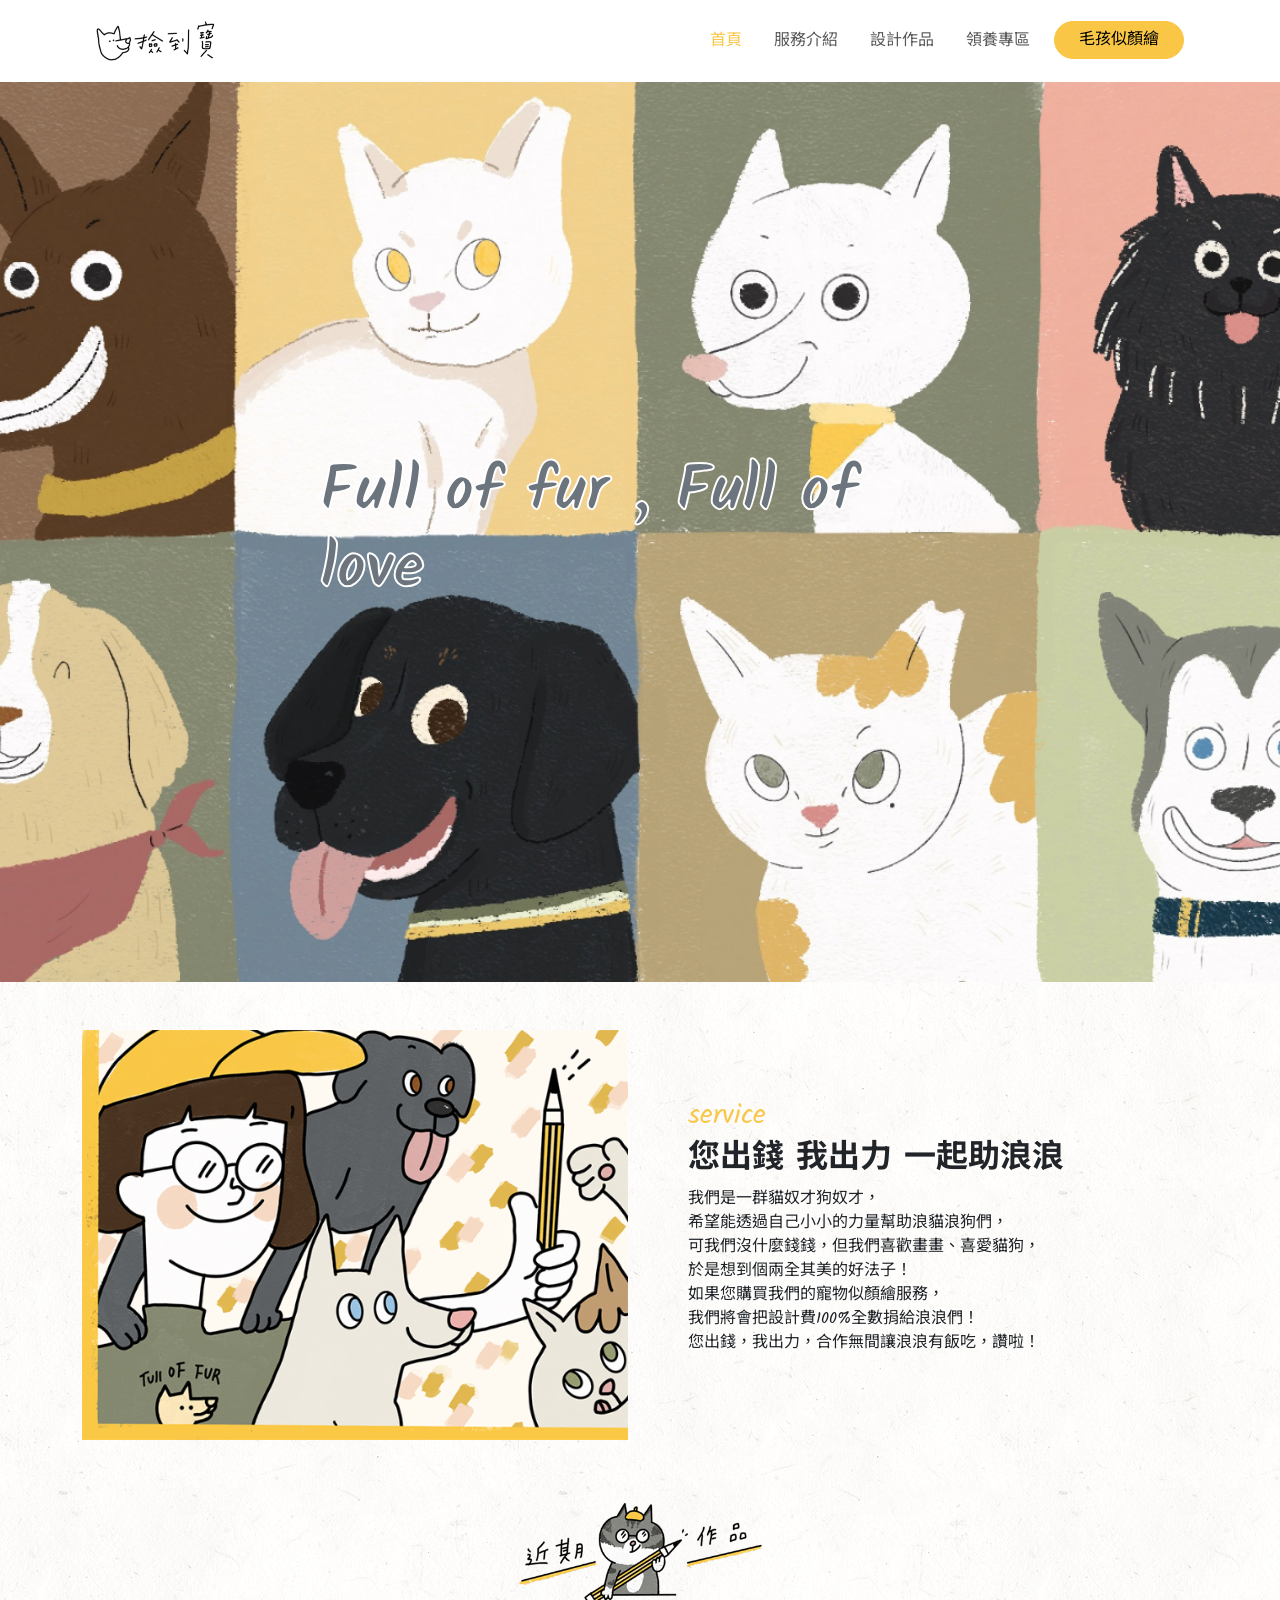
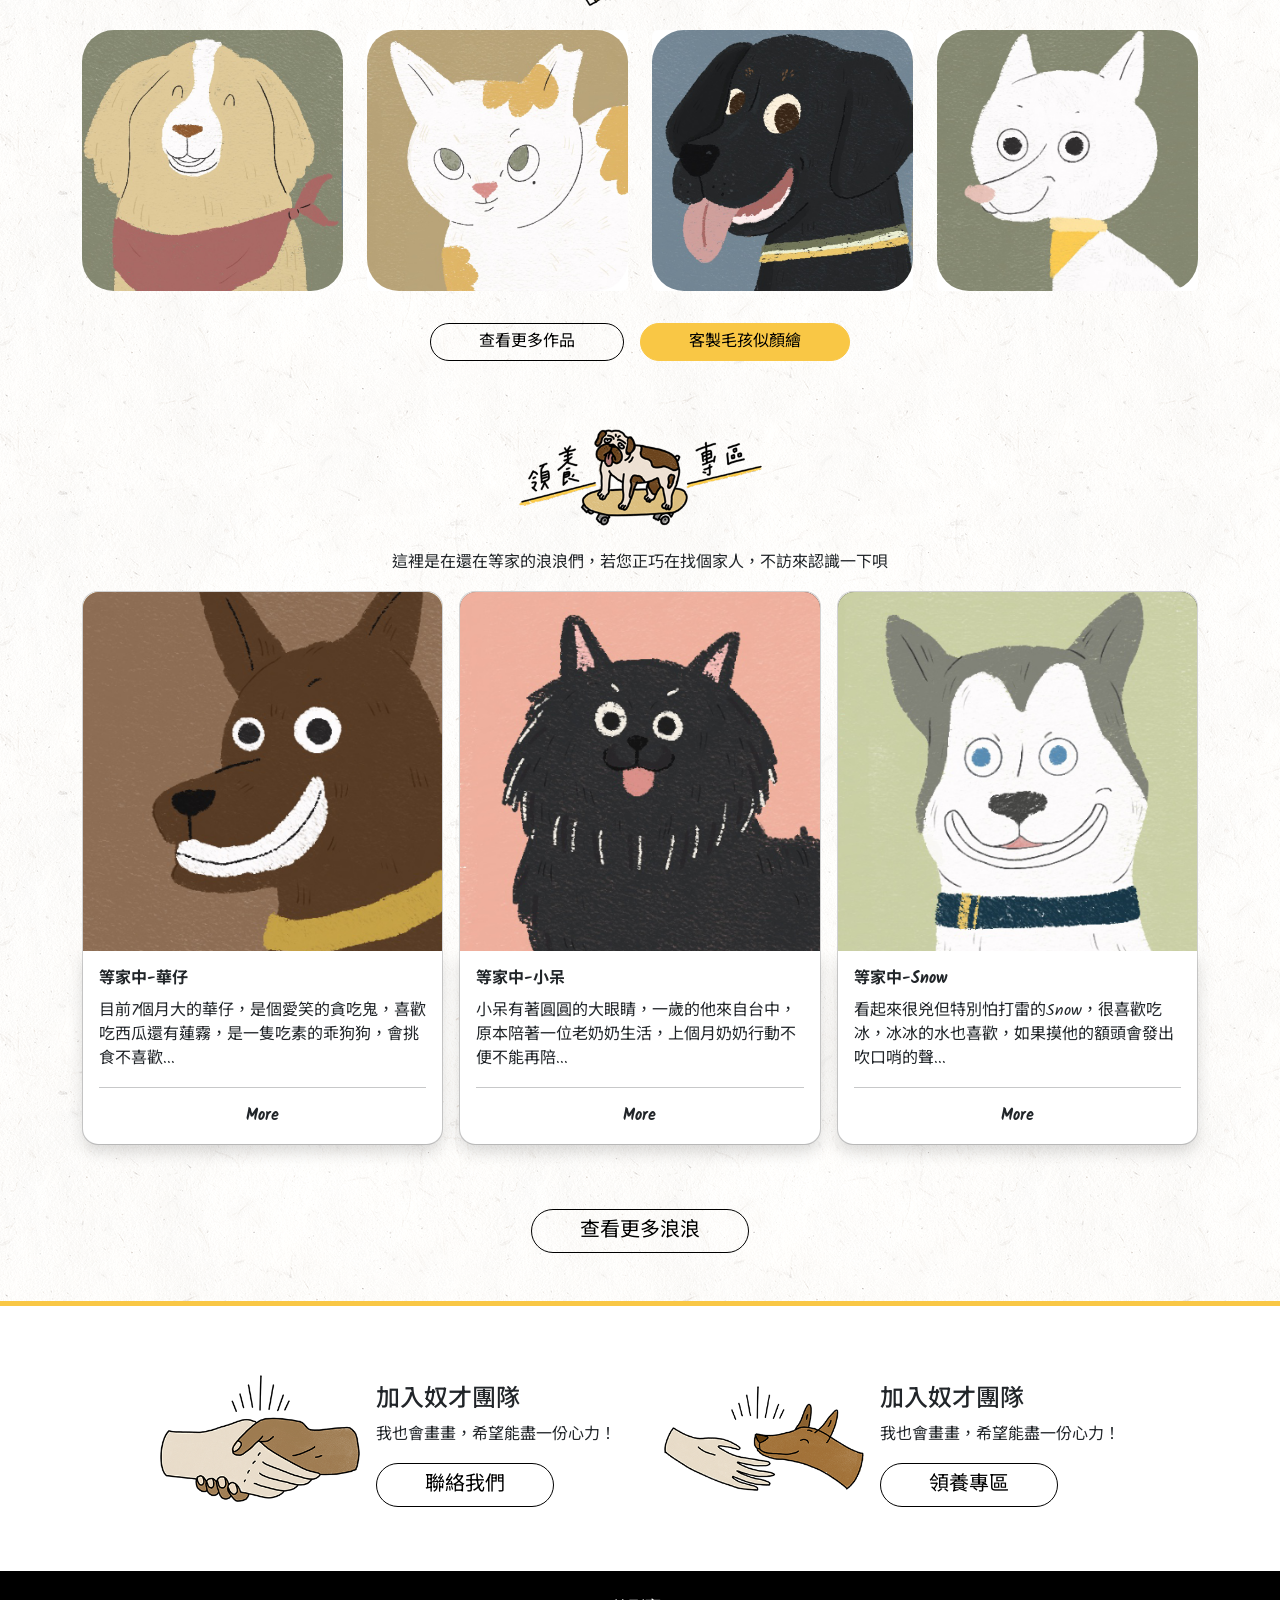
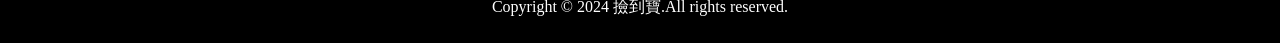
==== commit 9e1640ba: "2.2-1" ====
--- a/index.html
+++ b/index.html
@@ -134,8 +134,8 @@
             <img src="./images/title02.png" alt="" class="img-fluid">
         </h2>
         <p>這裡是在還在等家的浪浪們，若您正巧在找個家人，不訪來認識一下唄</p>
-        <div class="row row-cols-1 row-cols-lg-3 g-3">
-            <div class="col">
+        <ul class="row row-cols-1 row-cols-lg-3 g-3 list-unstyled ">
+            <li class="col">
                 <div class="card rounded-4 h-100 position-relative ">
                     <div class="d-none d-lg-block">
                         <img class="card-img-top img-fluid rounded-top-4 position-absolute opacity-1 img-hover"
@@ -160,8 +160,8 @@
                         <a class=" text-decoration-none link-dark fw-bold link-hover stretched-link " href="#">More</a>
                     </div>
                 </div>
-            </div>
-            <div class="col">
+            </li>
+            <li class="col">
                 <div class="card rounded-4 h-100 position-relative ">
                     <div class="d-none d-lg-block">
                         <img class="card-img-top img-fluid rounded-top-4 position-absolute opacity-1 img-hover"
@@ -180,14 +180,14 @@
                         </div>
                     </div>
                     <div class="card-body rounded-bottom-4 shadow">
-                        <p class="card-title text-start fw-bold ">等家中-華仔</p>
-                        <p class="card-text text-start">目前7個月大的華仔，是個愛笑的貪吃鬼，喜歡吃西瓜還有蓮霧，是一隻吃素的乖狗狗，會挑食不喜歡...</p>
+                        <p class="card-title text-start fw-bold ">等家中-小呆</p>
+                        <p class="card-text text-start">小呆有著圓圓的大眼睛，一歲的他來自台中，原本陪著一位老奶奶生活，上個月奶奶行動不便不能再陪...</p>
                         <hr>
                         <a class=" text-decoration-none link-dark fw-bold link-hover stretched-link " href="#">More</a>
                     </div>
                 </div>
-            </div>
-            <div class="col">
+            </li>
+            <li class="col">
                 <div class="card rounded-4 h-100 position-relative ">
                     <div class="d-none d-lg-block">
                         <img class="card-img-top img-fluid rounded-top-4 position-absolute opacity-1 img-hover"
@@ -206,14 +206,14 @@
                         </div>
                     </div>
                     <div class="card-body rounded-bottom-4 shadow">
-                        <p class="card-title text-start fw-bold ">等家中-華仔</p>
-                        <p class="card-text text-start">目前7個月大的華仔，是個愛笑的貪吃鬼，喜歡吃西瓜還有蓮霧，是一隻吃素的乖狗狗，會挑食不喜歡...</p>
+                        <p class="card-title text-start fw-bold ">等家中-Snow</p>
+                        <p class="card-text text-start">看起來很兇但特別怕打雷的Snow，很喜歡吃冰，冰冰的水也喜歡，如果摸他的額頭會發出吹口哨的聲...</p>
                         <hr>
                         <a class=" text-decoration-none link-dark fw-bold link-hover stretched-link " href="#">More</a>
                     </div>
                 </div>
-            </div>
-        </div>
+            </li>
+        </ul>
         <a class="btn btn-outline-primary rounded-pill px-5 mx-2 border-black text-black btn-hover mt-5 fs-5" href="#"
             role="button">查看更多浪浪</a>
     </div>
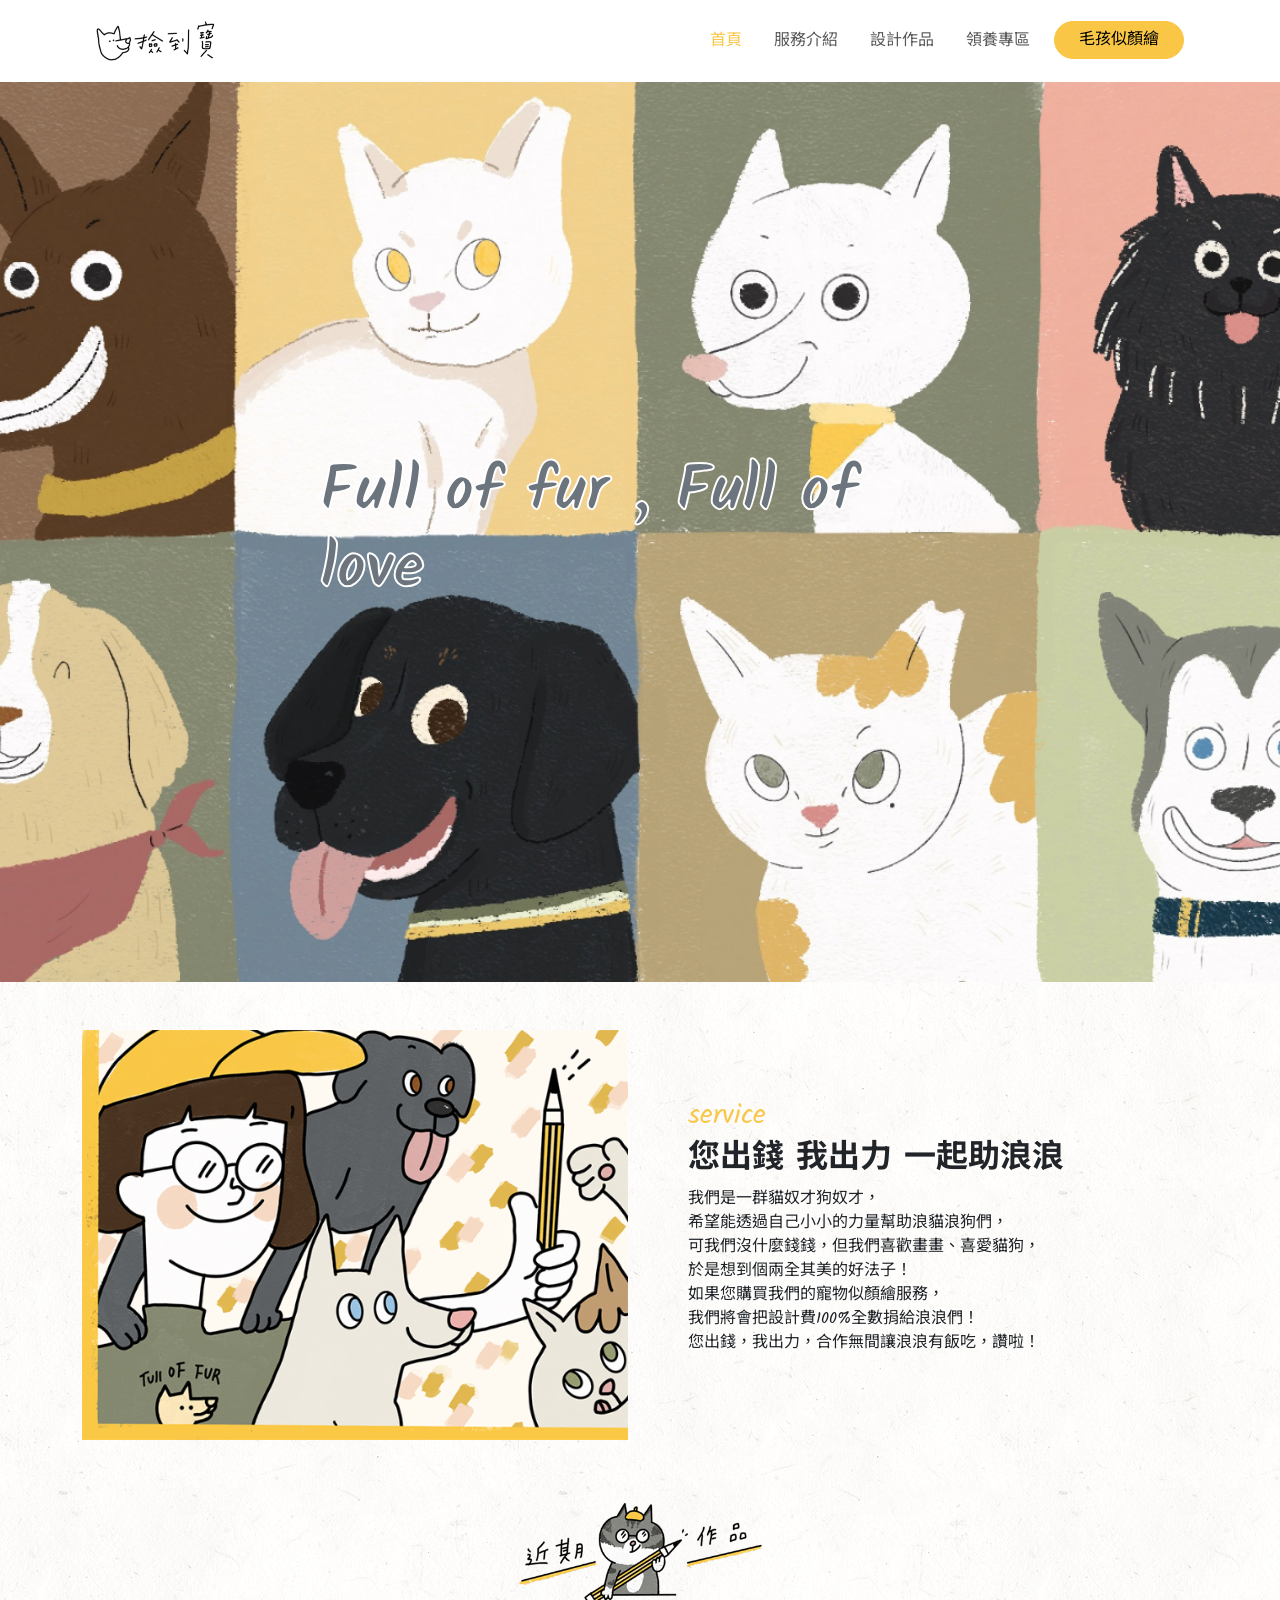
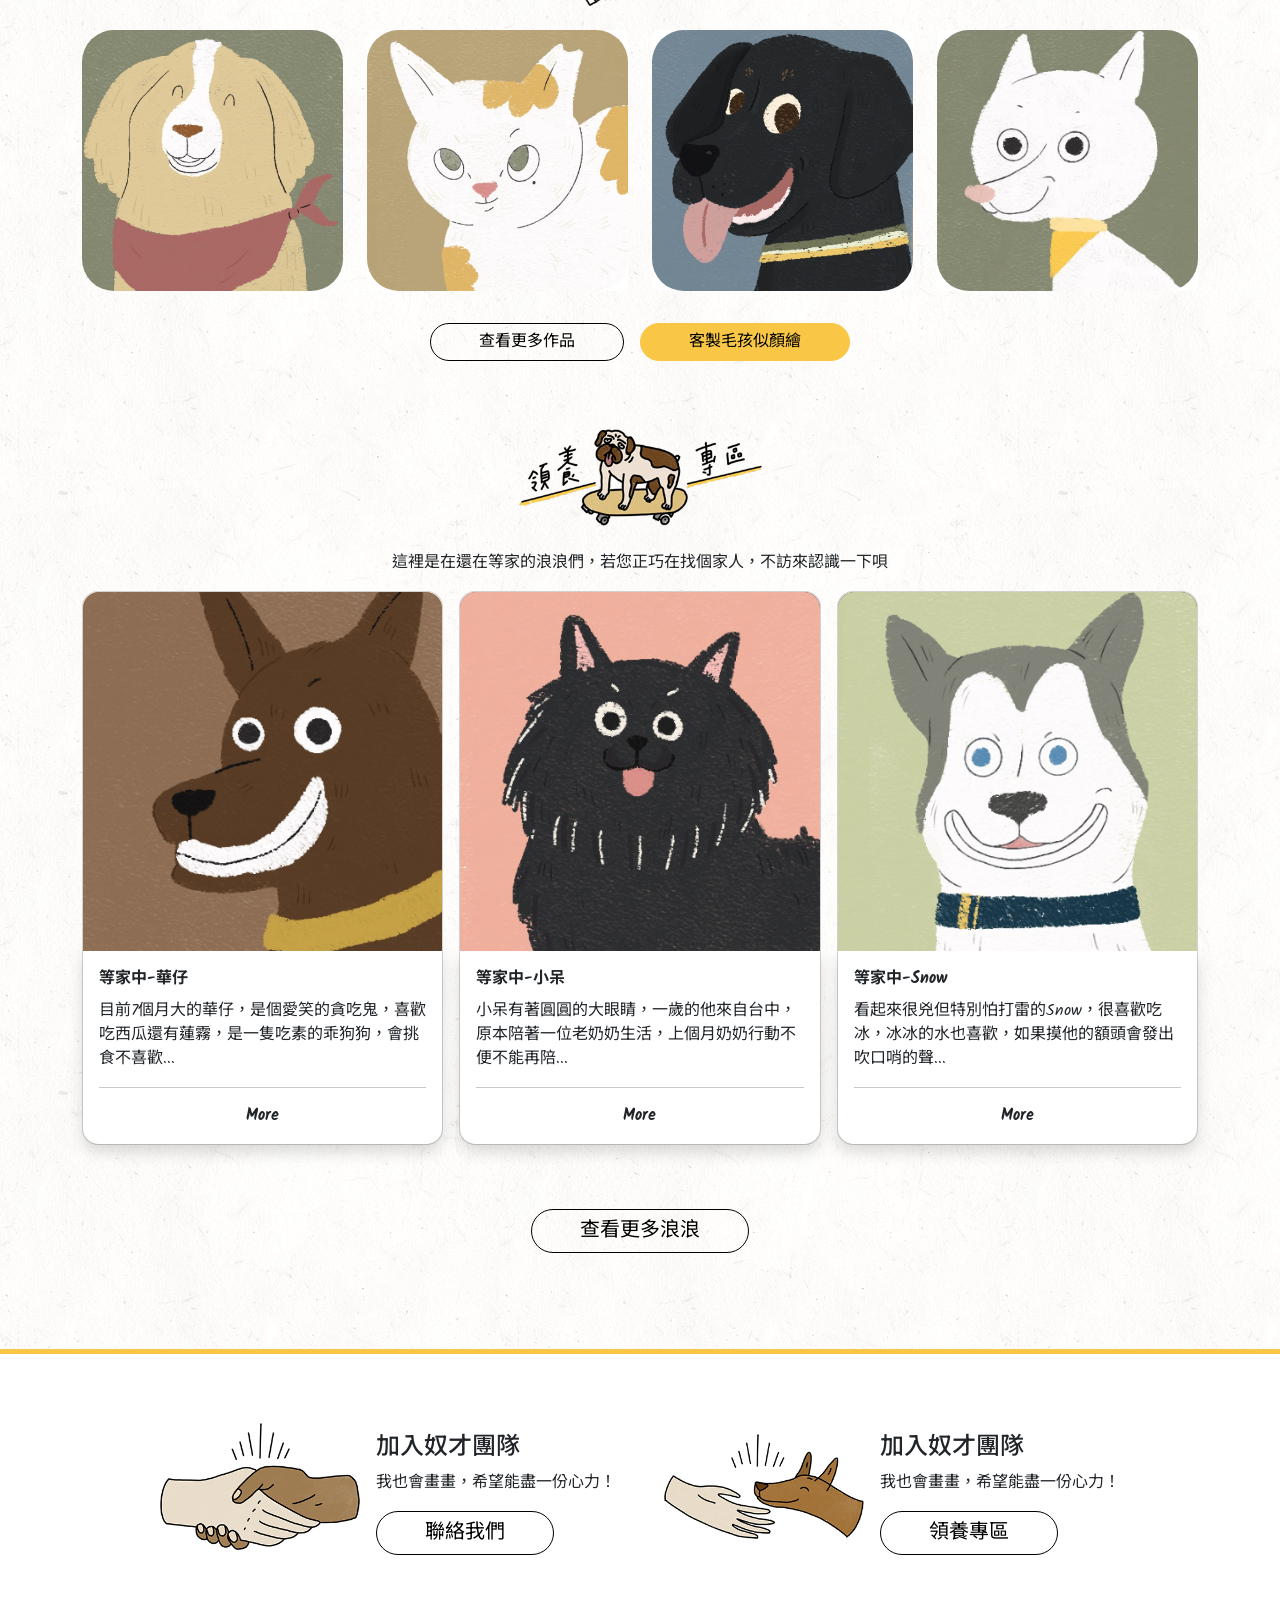
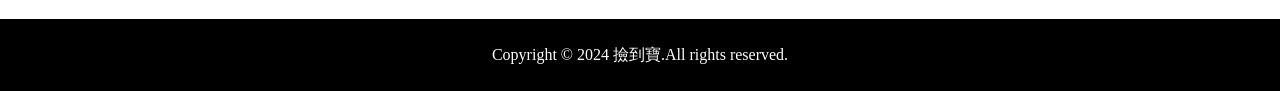
==== commit 6320cc54: "2.2-2" ====
--- a/index.html
+++ b/index.html
@@ -14,17 +14,12 @@
     <link
         href="https://fonts.googleapis.com/css2?family=Kalam:wght@400;700&family=Noto+Sans+TC:wght@400;700&display=swap"
         rel="stylesheet">
-    <style>
-        body {
-            font-family: 'Kalam', 'Noto Sans TC';
-        }
-    </style>
 </head>
 
 <body style="background: url(./images/lightpaperfibers.png);">
-    <nav class="navbar navbar-expand-sm navbar-light bg-white py-3 sticky-top px-5">
-        <a class="navbar-brand ps-5" href="#">
-            <img src="./images/logo.png" alt="">
+    <nav class="navbar navbar-expand-lg navbar-light bg-white py-3 sticky-top px-5">
+        <a class="navbar-brand ps-5" href="./index.html">
+            <img src="./images/logo.png" alt="logo">
         </a>
         <button class="navbar-toggler d-lg-none" type="button" data-bs-toggle="collapse"
             data-bs-target="#collapsibleNavId" aria-controls="collapsibleNavId" aria-expanded="false"
@@ -33,11 +28,11 @@
         </button>
         <div class="collapse navbar-collapse pe-5" id="collapsibleNavId">
             <ul class="navbar-nav ms-auto mt-2 mt-lg-0">
-                <li class="nav-item ms-3 active">
+                <li class="nav-item ms-3 ">
                     <a class="nav-link active" href="./index.html">首頁</a>
                 </li>
                 <li class="nav-item ms-3">
-                    <a class="nav-link" href="./service.html">服務介紹</a>
+                    <a class="nav-link " href="./service.html">服務介紹</a>
                 </li>
                 <li class="nav-item ms-3">
                     <a class="nav-link" href="./works.html">設計作品</a>
@@ -71,19 +66,19 @@
                 </p>
             </div>
             <div class="col">
-                <img src="./images/home01.png" alt="" class=" img-fluid ">
+                <img src="./images/home01.png" alt="picture" class=" img-fluid ">
             </div>
         </div>
     </div>
 
     <div class="container pb-5 text-center ">
         <h2>
-            <img src="./images/title01.png" alt="">
+            <img src="./images/title01.png" alt="works">
         </h2>
         <ul class="row row-cols-2 row-cols-lg-4 g-3 g-lg-4 list-unstyled text-start">
             <li class="col">
                 <div class="card border-0 rounded-5">
-                    <img class="card-img rounded-5" src="./images/05.png" alt="" />
+                    <img class="card-img rounded-5" src="./images/05.png" alt="work" />
                     <div
                         class="card-body card-img-overlay d-flex flex-column  justify-content-end text-white pb-2 gradient rounded-5 opacity-lg-0">
                         <p class="p-0 ps-2 m-0">designer</p>
@@ -93,7 +88,7 @@
             </li>
             <li class="col">
                 <div class="card border-0">
-                    <img class="card-img rounded-5" src="./images/07.png" alt="" />
+                    <img class="card-img rounded-5" src="./images/07.png" alt="work" />
                     <div
                         class="card-body card-img-overlay d-flex flex-column  justify-content-end text-white pb-2 gradient rounded-5 opacity-lg-0">
                         <p class="p-0 ps-2 m-0">designer</p>
@@ -103,7 +98,7 @@
             </li>
             <li class="col">
                 <div class="card border-0">
-                    <img class="card-img rounded-5" src="./images/06.png" alt="" />
+                    <img class="card-img rounded-5" src="./images/06.png" alt="work" />
                     <div
                         class="card-body card-img-overlay d-flex flex-column  justify-content-end text-white pb-2 gradient rounded-5 opacity-lg-0">
                         <p class="p-0 ps-2 m-0">designer</p>
@@ -113,7 +108,7 @@
             </li>
             <li class="col">
                 <div class="card border-0">
-                    <img class="card-img rounded-5" src="./images/Michael.png" alt="" />
+                    <img class="card-img rounded-5" src="./images/Michael.png" alt="work" />
                     <div
                         class="card-body card-img-overlay d-flex flex-column  justify-content-end text-white pb-2 gradient rounded-5 opacity-lg-0">
                         <p class="p-0 ps-2 m-0">designer</p>
@@ -123,15 +118,15 @@
             </li>
         </ul>
         <div class="btngroup d-flex flex-row pt-3 justify-content-center ">
-            <a class="btn btn-outline-primary rounded-pill px-5 mx-2 border-black text-black btn-hover" href="#"
+            <a class="btn btn-outline-primary rounded-pill px-5 mx-2 border-black text-black btn-hover" href="./works.html"
                 role="button">查看更多作品</a>
-            <a class="btn btn-primary rounded-pill px-5 mx-2 d-none d-lg-block " href="#" role="button">客製毛孩似顏繪</a>
+            <a class="btn btn-primary rounded-pill px-5 mx-2 d-none d-lg-block " href="./draw.html" role="button">客製毛孩似顏繪</a>
         </div>
     </div>
 
     <div class="container text-center pb-5">
         <h2>
-            <img src="./images/title02.png" alt="" class="img-fluid">
+            <img src="./images/title02.png" alt="adoption" class="img-fluid">
         </h2>
         <p>這裡是在還在等家的浪浪們，若您正巧在找個家人，不訪來認識一下唄</p>
         <ul class="row row-cols-1 row-cols-lg-3 g-3 list-unstyled ">
@@ -146,10 +141,10 @@
                     <div id="carouselExampleSlidesOnly" class="carousel slide carousel-fade d-block d-lg-none" data-bs-ride="carousel">
                         <div class="carousel-inner">
                             <div class="carousel-item active" data-bs-interval="3000">
-                                <img src="./images/dog01.png" class="d-block w-100 card-img-top img-fluid rounded-top-4" alt="...">
+                                <img src="./images/dog01.png" class="d-block w-100 card-img-top img-fluid rounded-top-4" alt="Card image cap">
                             </div>
                             <div class="carousel-item" data-bs-interval="3000">
-                                <img src="./images/dog01-hover-1.png" class="d-block w-100 card-img-top img-fluid rounded-top-4" alt="...">
+                                <img src="./images/dog01-hover-1.png" class="d-block w-100 card-img-top img-fluid rounded-top-4" alt="Card image cap">
                             </div>
                         </div>
                     </div>
@@ -157,7 +152,7 @@
                         <p class="card-title text-start fw-bold ">等家中-華仔</p>
                         <p class="card-text text-start">目前7個月大的華仔，是個愛笑的貪吃鬼，喜歡吃西瓜還有蓮霧，是一隻吃素的乖狗狗，會挑食不喜歡...</p>
                         <hr>
-                        <a class=" text-decoration-none link-dark fw-bold link-hover stretched-link " href="#">More</a>
+                        <a class=" text-decoration-none link-dark fw-bold link-hover stretched-link " href="./adoption-detail.html">More</a>
                     </div>
                 </div>
             </li>
@@ -172,10 +167,10 @@
                     <div id="carouselExampleSlidesOnly" class="carousel slide carousel-fade d-block d-lg-none" data-bs-ride="carousel">
                         <div class="carousel-inner">
                             <div class="carousel-item active" data-bs-interval="3000">
-                                <img src="./images/04.png" class="d-block w-100 card-img-top img-fluid rounded-top-4" alt="...">
+                                <img src="./images/04.png" class="d-block w-100 card-img-top img-fluid rounded-top-4" alt="Card image cap">
                             </div>
                             <div class="carousel-item" data-bs-interval="3000">
-                                <img src="./images/dog01-hover.png" class="d-block w-100 card-img-top img-fluid rounded-top-4" alt="...">
+                                <img src="./images/dog01-hover.png" class="d-block w-100 card-img-top img-fluid rounded-top-4" alt="Card image cap">
                             </div>
                         </div>
                     </div>
@@ -183,7 +178,7 @@
                         <p class="card-title text-start fw-bold ">等家中-小呆</p>
                         <p class="card-text text-start">小呆有著圓圓的大眼睛，一歲的他來自台中，原本陪著一位老奶奶生活，上個月奶奶行動不便不能再陪...</p>
                         <hr>
-                        <a class=" text-decoration-none link-dark fw-bold link-hover stretched-link " href="#">More</a>
+                        <a class=" text-decoration-none link-dark fw-bold link-hover stretched-link " href="./adoption-detail.html">More</a>
                     </div>
                 </div>
             </li>
@@ -198,10 +193,10 @@
                     <div id="carouselExampleSlidesOnly" class="carousel slide carousel-fade d-block d-lg-none" data-bs-ride="carousel">
                         <div class="carousel-inner">
                             <div class="carousel-item active" data-bs-interval="3000">
-                                <img src="./images/08.png" class="d-block w-100 card-img-top img-fluid rounded-top-4" alt="...">
+                                <img src="./images/08.png" class="d-block w-100 card-img-top img-fluid rounded-top-4" alt="Card image cap">
                             </div>
                             <div class="carousel-item" data-bs-interval="3000">
-                                <img src="./images/dog01-hover-2.png" class="d-block w-100 card-img-top img-fluid rounded-top-4" alt="...">
+                                <img src="./images/dog01-hover-2.png" class="d-block w-100 card-img-top img-fluid rounded-top-4" alt="Card image cap">
                             </div>
                         </div>
                     </div>
@@ -209,26 +204,26 @@
                         <p class="card-title text-start fw-bold ">等家中-Snow</p>
                         <p class="card-text text-start">看起來很兇但特別怕打雷的Snow，很喜歡吃冰，冰冰的水也喜歡，如果摸他的額頭會發出吹口哨的聲...</p>
                         <hr>
-                        <a class=" text-decoration-none link-dark fw-bold link-hover stretched-link " href="#">More</a>
+                        <a class=" text-decoration-none link-dark fw-bold link-hover stretched-link " href="./adoption-detail.html">More</a>
                     </div>
                 </div>
             </li>
         </ul>
-        <a class="btn btn-outline-primary rounded-pill px-5 mx-2 border-black text-black btn-hover mt-5 fs-5" href="#"
+        <a class="btn btn-outline-primary rounded-pill px-5 mx-2 border-black text-black btn-hover mt-5 fs-5" href="./adoption.html"
             role="button">查看更多浪浪</a>
     </div>
 
 
 
 
-    <footer>
+    <footer class="pt-5">
         <div class="connect border-top border-primary border-5 bg-white ">
             <div class="container d-flex justify-content-center ">
                 <div class="row row-cols-1 row-cols-lg-2 g-3 text-center text-lg-start py-5">
                     <div class="col">
                         <div class="card border-0">
                             <div class="card-body d-lg-flex flex-lg-row">
-                                <img src="./images/link01.png" alt="" class="img-fluid object-fit-contain">
+                                <img src="./images/link01.png" alt="join" class="img-fluid object-fit-contain">
                                 <div class="content ps-3 pt-3">
                                     <h4 class="card-title">加入奴才團隊</h4>
                                     <p class="card-text">我也會畫畫，希望能盡一份心力！</p>
@@ -241,12 +236,12 @@
                     <div class="col">
                         <div class="card border-0">
                             <div class="card-body d-lg-flex flex-lg-row">
-                                <img src="./images/link02.png" alt="" class="img-fluid object-fit-contain">
+                                <img src="./images/link02.png" alt="join" class="img-fluid object-fit-contain">
                                 <div class="content ps-3 pt-3">
                                     <h4 class="card-title">加入奴才團隊</h4>
                                     <p class="card-text">我也會畫畫，希望能盡一份心力！</p>
                                     <a class="btn btn-outline-primary rounded-pill border-black text-black px-5 fs-5 btn-hover"
-                                        href="#" role="button">領養專區</a>
+                                        href="./adoption.html" role="button">領養專區</a>
                                 </div>
                             </div>
                         </div>
--- a/stylesheets/all.css
+++ b/stylesheets/all.css
@@ -7381,6 +7381,38 @@
   top: 100% !important;
 }
 
+.top-10 {
+  top: 10% !important;
+}
+
+.top-20 {
+  top: 20% !important;
+}
+
+.top-30 {
+  top: 30% !important;
+}
+
+.top-40 {
+  top: 40% !important;
+}
+
+.top-60 {
+  top: 60% !important;
+}
+
+.top-70 {
+  top: 70% !important;
+}
+
+.top-80 {
+  top: 80% !important;
+}
+
+.top-90 {
+  top: 90% !important;
+}
+
 .bottom-0 {
   bottom: 0 !important;
 }
@@ -7393,6 +7425,38 @@
   bottom: 100% !important;
 }
 
+.bottom-10 {
+  bottom: 10% !important;
+}
+
+.bottom-20 {
+  bottom: 20% !important;
+}
+
+.bottom-30 {
+  bottom: 30% !important;
+}
+
+.bottom-40 {
+  bottom: 40% !important;
+}
+
+.bottom-60 {
+  bottom: 60% !important;
+}
+
+.bottom-70 {
+  bottom: 70% !important;
+}
+
+.bottom-80 {
+  bottom: 80% !important;
+}
+
+.bottom-90 {
+  bottom: 90% !important;
+}
+
 .start-0 {
   left: 0 !important;
 }
@@ -7405,6 +7469,38 @@
   left: 100% !important;
 }
 
+.start-10 {
+  left: 10% !important;
+}
+
+.start-20 {
+  left: 20% !important;
+}
+
+.start-30 {
+  left: 30% !important;
+}
+
+.start-40 {
+  left: 40% !important;
+}
+
+.start-60 {
+  left: 60% !important;
+}
+
+.start-70 {
+  left: 70% !important;
+}
+
+.start-80 {
+  left: 80% !important;
+}
+
+.start-90 {
+  left: 90% !important;
+}
+
 .end-0 {
   right: 0 !important;
 }
@@ -7415,6 +7511,38 @@
 
 .end-100 {
   right: 100% !important;
+}
+
+.end-10 {
+  right: 10% !important;
+}
+
+.end-20 {
+  right: 20% !important;
+}
+
+.end-30 {
+  right: 30% !important;
+}
+
+.end-40 {
+  right: 40% !important;
+}
+
+.end-60 {
+  right: 60% !important;
+}
+
+.end-70 {
+  right: 70% !important;
+}
+
+.end-80 {
+  right: 80% !important;
+}
+
+.end-90 {
+  right: 90% !important;
 }
 
 .translate-middle {
@@ -12202,4 +12330,12 @@
 
 .card:hover .img-hover {
   opacity: 0 !important;
+}
+
+body {
+  font-family: "Kalam", "Noto Sans TC";
+}
+
+form {
+  font-family: "Noto Sans TC";
 }/*# sourceMappingURL=all.css.map */
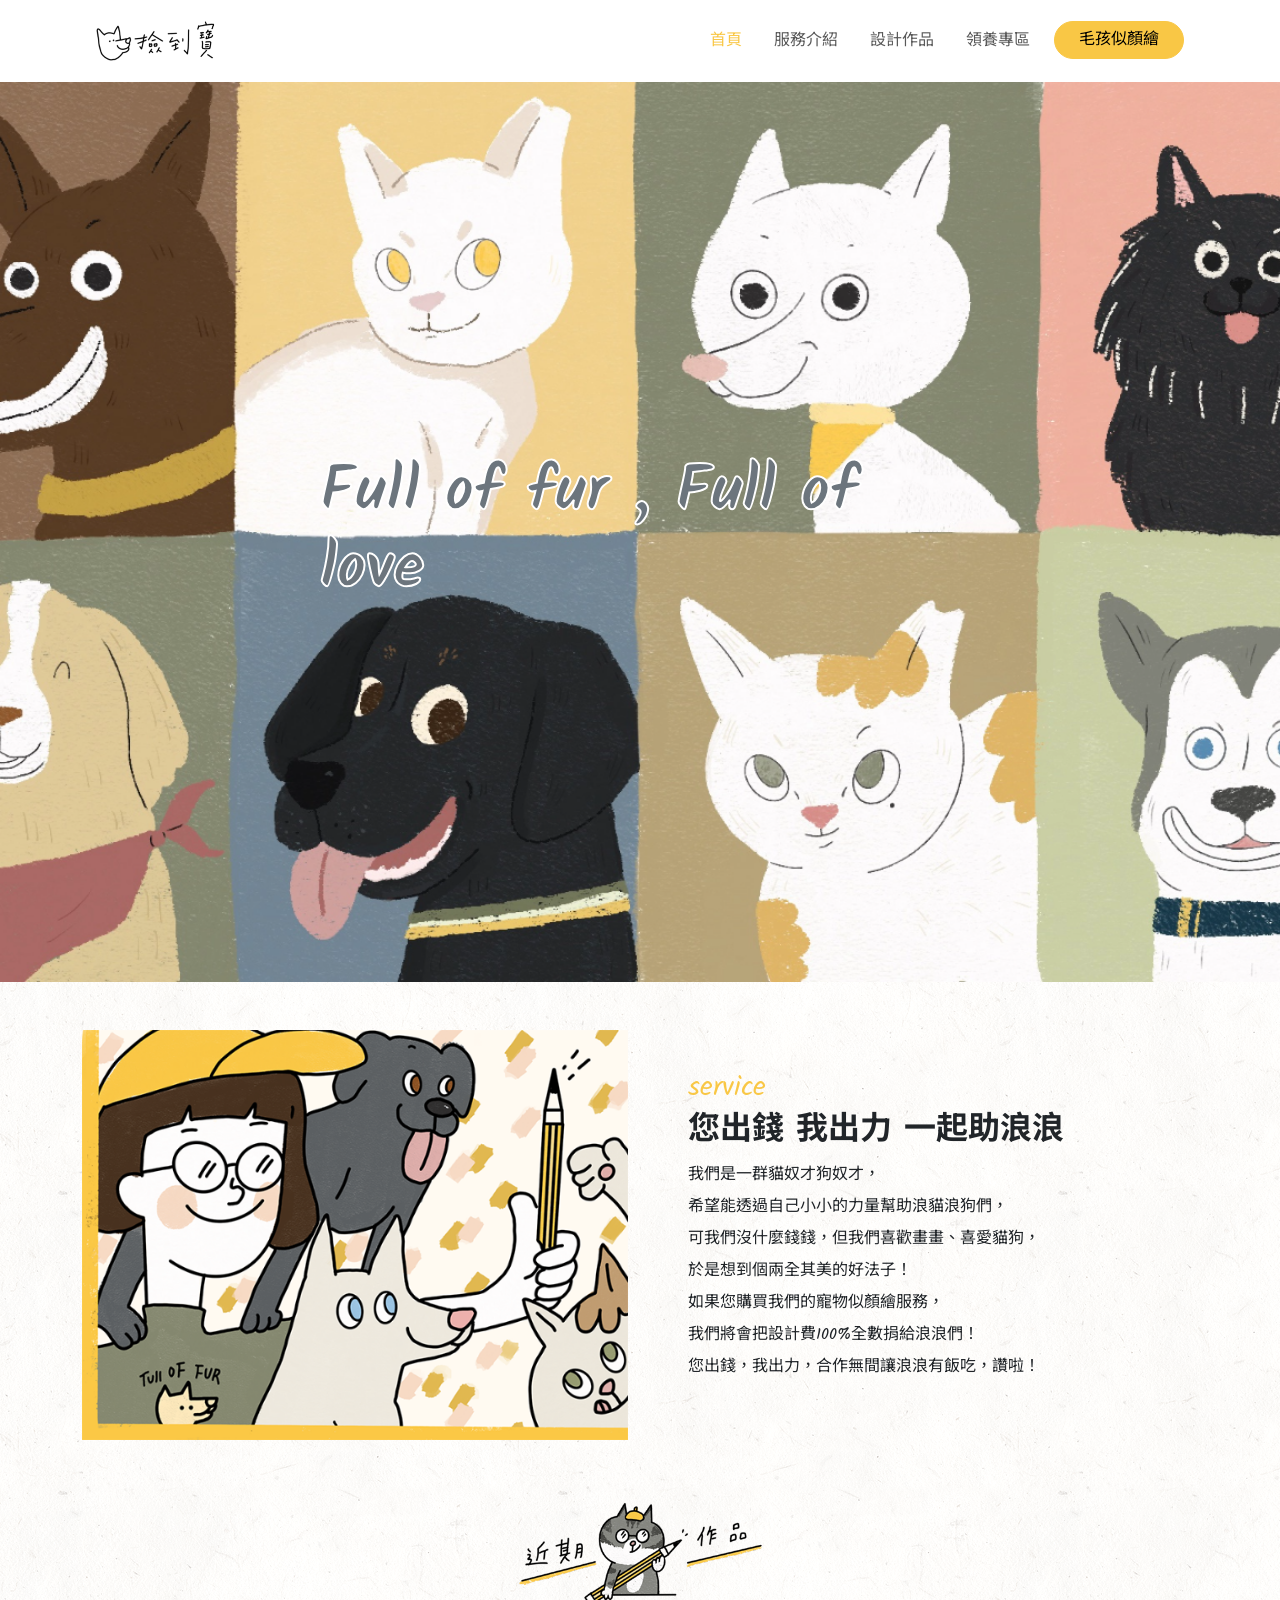
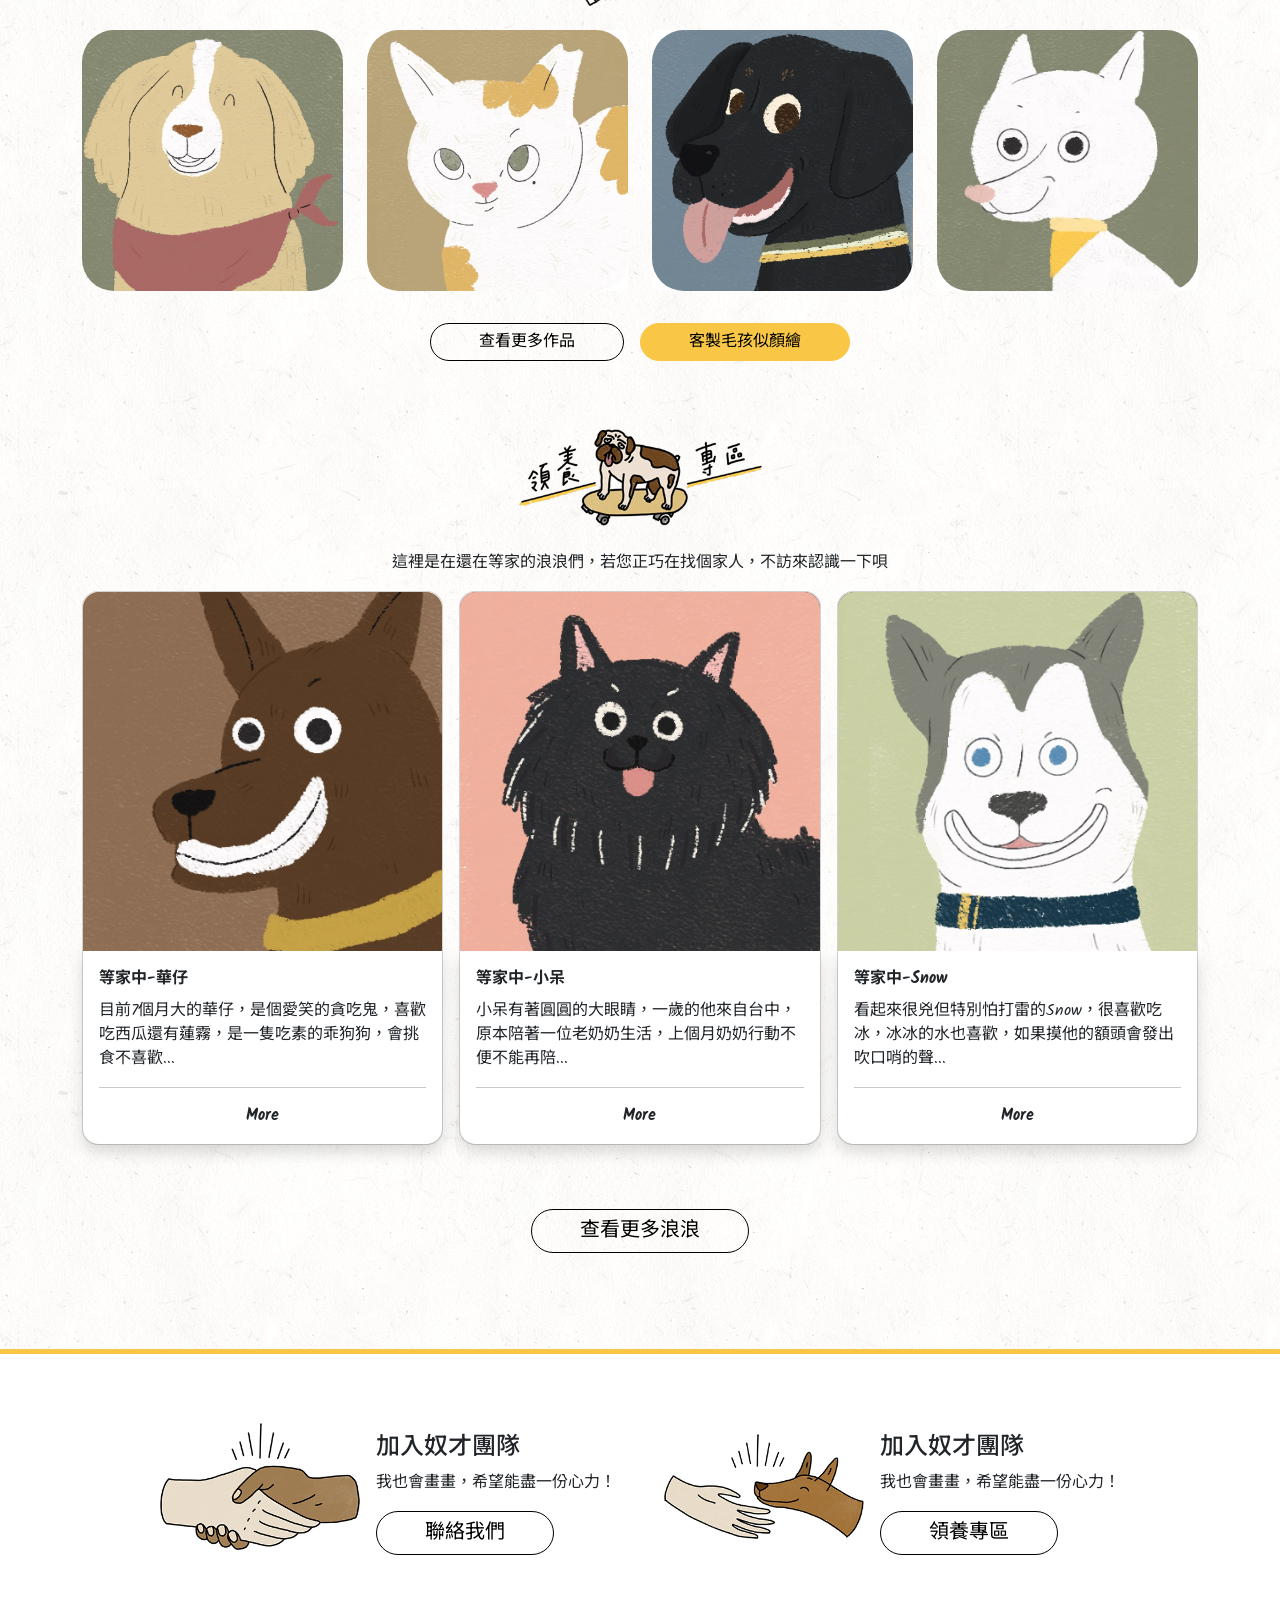
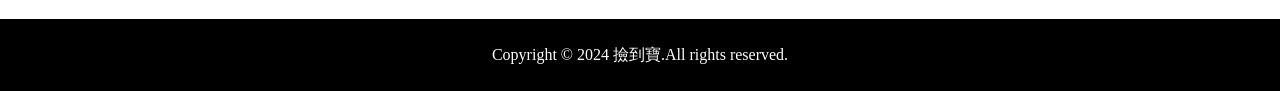
==== commit c6675ce7: "2.2-3" ====
--- a/index.html
+++ b/index.html
@@ -61,7 +61,7 @@
             <div class="col ps-lg-5">
                 <h3 class="text-primary text-center text-lg-start ">service</h3>
                 <h2 class=" fw-bold text-center text-lg-start ">您出錢 我出力 <br class="d-block d-lg-none">一起助浪浪</h2>
-                <p>
+                <p class=" lh-lg ">
                     我們是一群貓奴才狗奴才，<br>希望能透過自己小小的力量幫助浪貓浪狗們，<br>可我們沒什麼錢錢，但我們喜歡畫畫、喜愛貓狗，<br>於是想到個兩全其美的好法子！<br>如果您購買我們的寵物似顏繪服務，<br>我們將會把設計費100%全數捐給浪浪們！<br>您出錢，我出力，合作無間讓浪浪有飯吃，讚啦！
                 </p>
             </div>
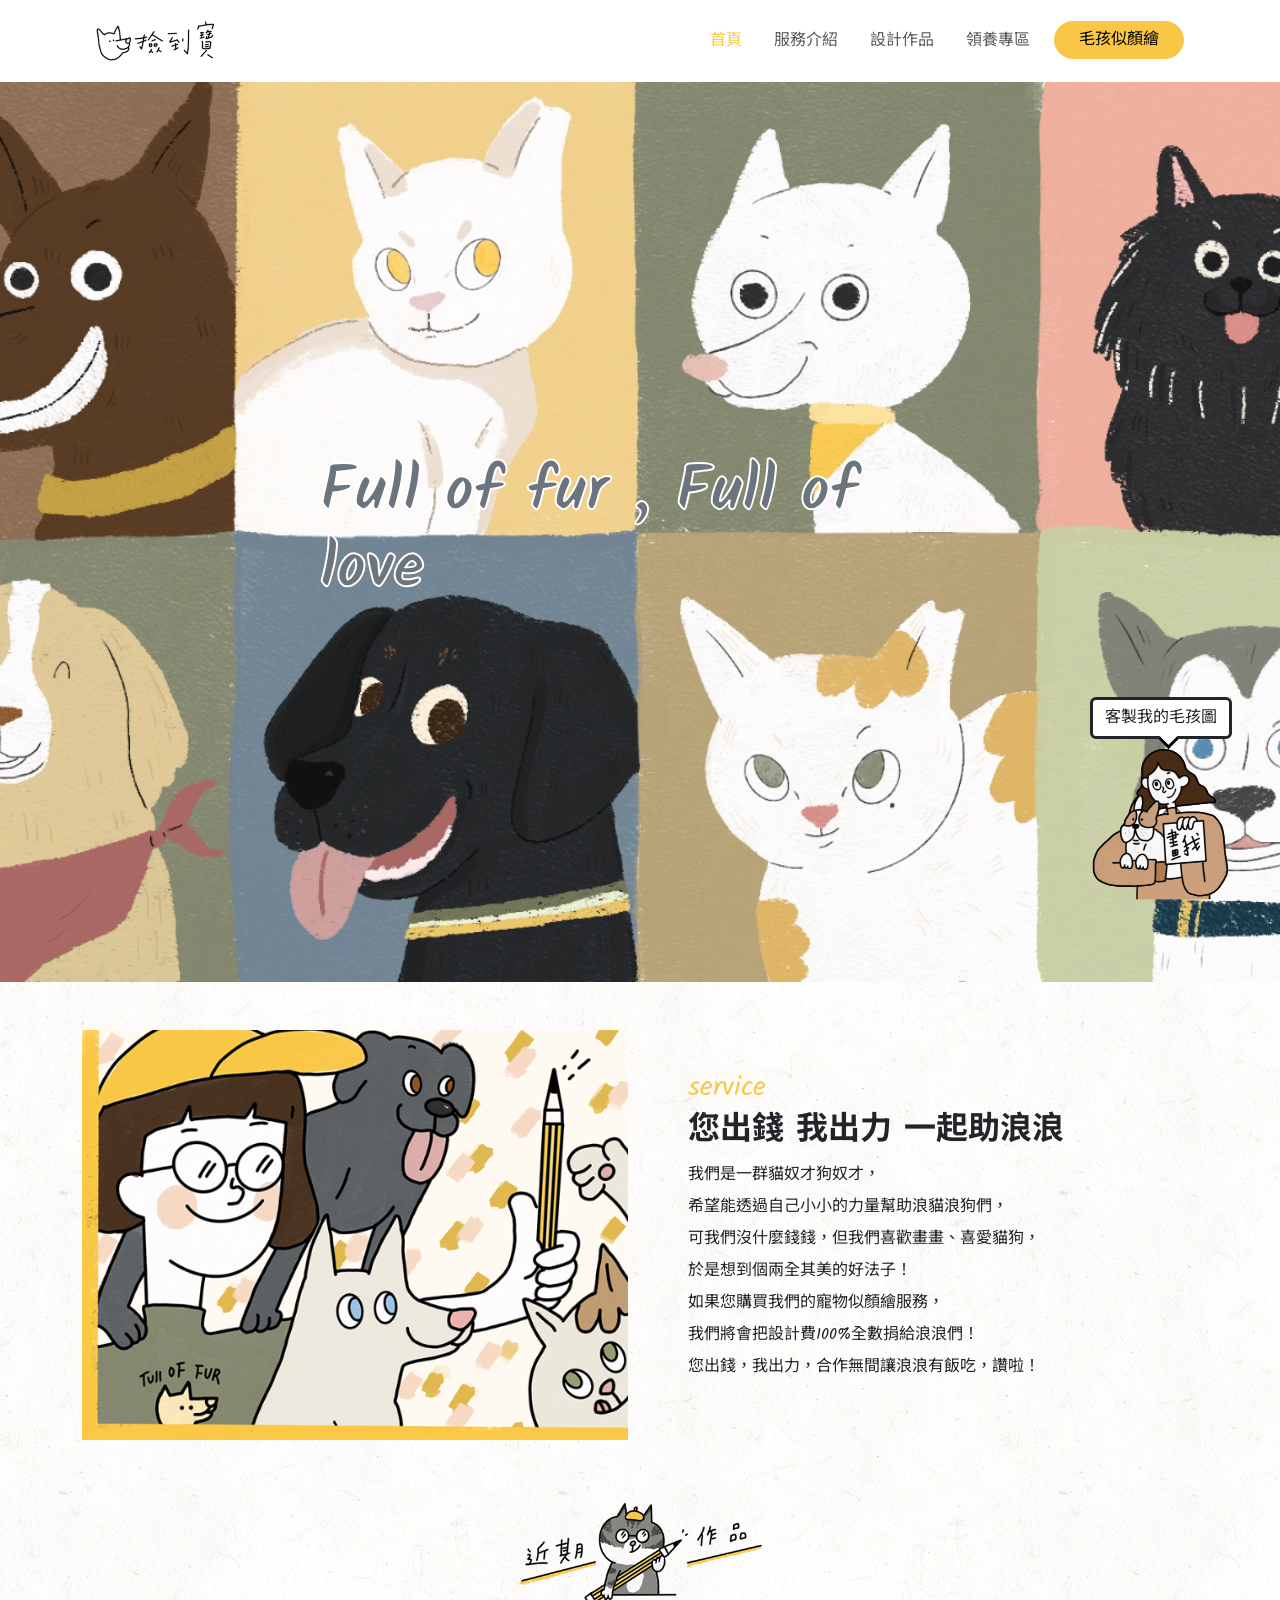
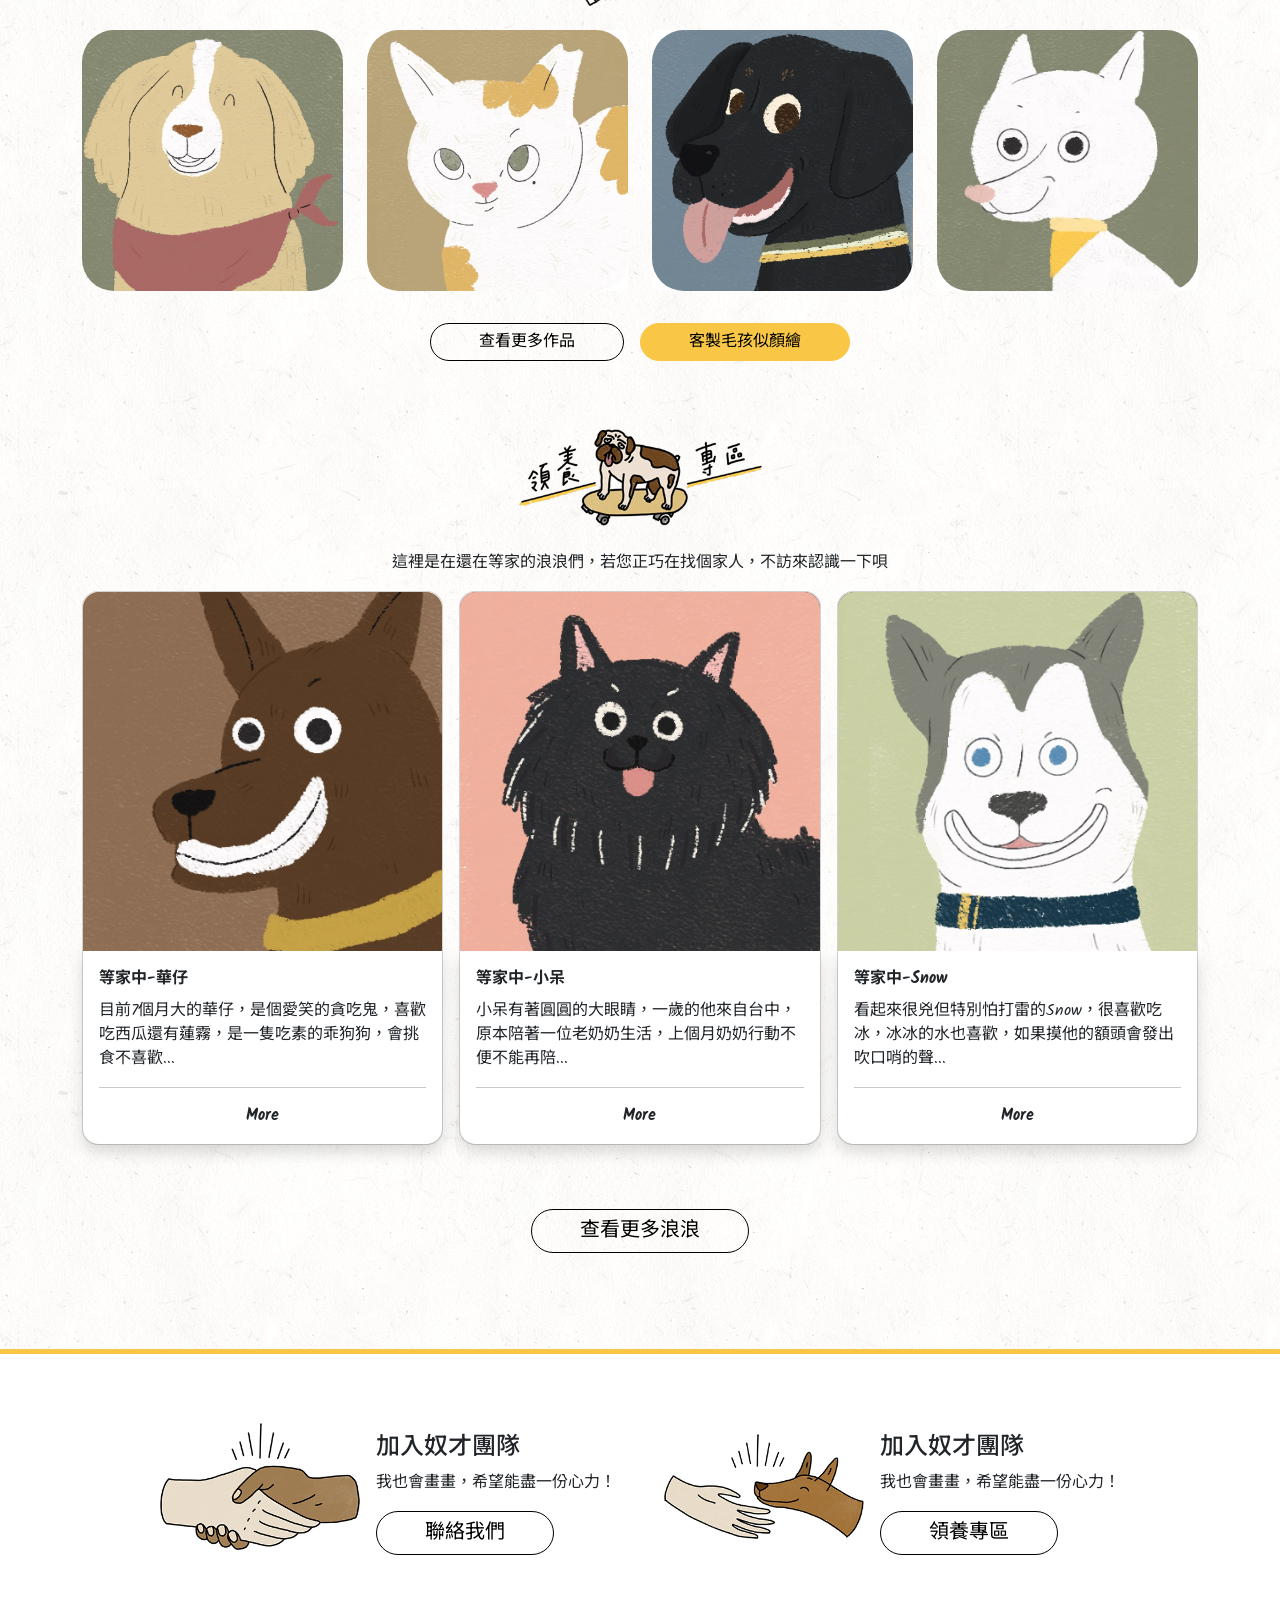
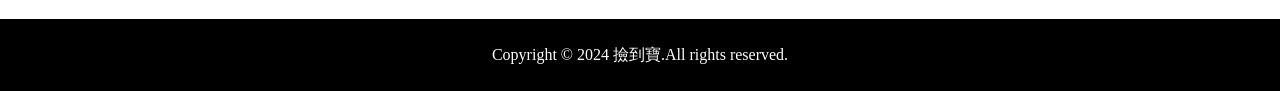
==== commit bbf15a8f: "sticky-bottom" ====
--- a/index.html
+++ b/index.html
@@ -118,9 +118,10 @@
             </li>
         </ul>
         <div class="btngroup d-flex flex-row pt-3 justify-content-center ">
-            <a class="btn btn-outline-primary rounded-pill px-5 mx-2 border-black text-black btn-hover" href="./works.html"
-                role="button">查看更多作品</a>
-            <a class="btn btn-primary rounded-pill px-5 mx-2 d-none d-lg-block " href="./draw.html" role="button">客製毛孩似顏繪</a>
+            <a class="btn btn-outline-primary rounded-pill px-5 mx-2 border-black text-black btn-hover"
+                href="./works.html" role="button">查看更多作品</a>
+            <a class="btn btn-primary rounded-pill px-5 mx-2 d-none d-lg-block " href="./draw.html"
+                role="button">客製毛孩似顏繪</a>
         </div>
     </div>
 
@@ -138,13 +139,16 @@
                         <img class="card-img-top img-fluid rounded-top-4" src="./images/dog01-hover-1.png"
                             alt="Card image cap" />
                     </div>
-                    <div id="carouselExampleSlidesOnly" class="carousel slide carousel-fade d-block d-lg-none" data-bs-ride="carousel">
+                    <div id="carouselExampleSlidesOnly" class="carousel slide carousel-fade d-block d-lg-none"
+                        data-bs-ride="carousel">
                         <div class="carousel-inner">
                             <div class="carousel-item active" data-bs-interval="3000">
-                                <img src="./images/dog01.png" class="d-block w-100 card-img-top img-fluid rounded-top-4" alt="Card image cap">
+                                <img src="./images/dog01.png" class="d-block w-100 card-img-top img-fluid rounded-top-4"
+                                    alt="Card image cap">
                             </div>
                             <div class="carousel-item" data-bs-interval="3000">
-                                <img src="./images/dog01-hover-1.png" class="d-block w-100 card-img-top img-fluid rounded-top-4" alt="Card image cap">
+                                <img src="./images/dog01-hover-1.png"
+                                    class="d-block w-100 card-img-top img-fluid rounded-top-4" alt="Card image cap">
                             </div>
                         </div>
                     </div>
@@ -152,7 +156,8 @@
                         <p class="card-title text-start fw-bold ">等家中-華仔</p>
                         <p class="card-text text-start">目前7個月大的華仔，是個愛笑的貪吃鬼，喜歡吃西瓜還有蓮霧，是一隻吃素的乖狗狗，會挑食不喜歡...</p>
                         <hr>
-                        <a class=" text-decoration-none link-dark fw-bold link-hover stretched-link " href="./adoption-detail.html">More</a>
+                        <a class=" text-decoration-none link-dark fw-bold link-hover stretched-link "
+                            href="./adoption-detail.html">More</a>
                     </div>
                 </div>
             </li>
@@ -164,13 +169,16 @@
                         <img class="card-img-top img-fluid rounded-top-4" src="./images/dog01-hover.png"
                             alt="Card image cap" />
                     </div>
-                    <div id="carouselExampleSlidesOnly" class="carousel slide carousel-fade d-block d-lg-none" data-bs-ride="carousel">
+                    <div id="carouselExampleSlidesOnly" class="carousel slide carousel-fade d-block d-lg-none"
+                        data-bs-ride="carousel">
                         <div class="carousel-inner">
                             <div class="carousel-item active" data-bs-interval="3000">
-                                <img src="./images/04.png" class="d-block w-100 card-img-top img-fluid rounded-top-4" alt="Card image cap">
+                                <img src="./images/04.png" class="d-block w-100 card-img-top img-fluid rounded-top-4"
+                                    alt="Card image cap">
                             </div>
                             <div class="carousel-item" data-bs-interval="3000">
-                                <img src="./images/dog01-hover.png" class="d-block w-100 card-img-top img-fluid rounded-top-4" alt="Card image cap">
+                                <img src="./images/dog01-hover.png"
+                                    class="d-block w-100 card-img-top img-fluid rounded-top-4" alt="Card image cap">
                             </div>
                         </div>
                     </div>
@@ -178,7 +186,8 @@
                         <p class="card-title text-start fw-bold ">等家中-小呆</p>
                         <p class="card-text text-start">小呆有著圓圓的大眼睛，一歲的他來自台中，原本陪著一位老奶奶生活，上個月奶奶行動不便不能再陪...</p>
                         <hr>
-                        <a class=" text-decoration-none link-dark fw-bold link-hover stretched-link " href="./adoption-detail.html">More</a>
+                        <a class=" text-decoration-none link-dark fw-bold link-hover stretched-link "
+                            href="./adoption-detail.html">More</a>
                     </div>
                 </div>
             </li>
@@ -190,13 +199,16 @@
                         <img class="card-img-top img-fluid rounded-top-4" src="./images/dog01-hover-2.png"
                             alt="Card image cap" />
                     </div>
-                    <div id="carouselExampleSlidesOnly" class="carousel slide carousel-fade d-block d-lg-none" data-bs-ride="carousel">
+                    <div id="carouselExampleSlidesOnly" class="carousel slide carousel-fade d-block d-lg-none"
+                        data-bs-ride="carousel">
                         <div class="carousel-inner">
                             <div class="carousel-item active" data-bs-interval="3000">
-                                <img src="./images/08.png" class="d-block w-100 card-img-top img-fluid rounded-top-4" alt="Card image cap">
+                                <img src="./images/08.png" class="d-block w-100 card-img-top img-fluid rounded-top-4"
+                                    alt="Card image cap">
                             </div>
                             <div class="carousel-item" data-bs-interval="3000">
-                                <img src="./images/dog01-hover-2.png" class="d-block w-100 card-img-top img-fluid rounded-top-4" alt="Card image cap">
+                                <img src="./images/dog01-hover-2.png"
+                                    class="d-block w-100 card-img-top img-fluid rounded-top-4" alt="Card image cap">
                             </div>
                         </div>
                     </div>
@@ -204,17 +216,15 @@
                         <p class="card-title text-start fw-bold ">等家中-Snow</p>
                         <p class="card-text text-start">看起來很兇但特別怕打雷的Snow，很喜歡吃冰，冰冰的水也喜歡，如果摸他的額頭會發出吹口哨的聲...</p>
                         <hr>
-                        <a class=" text-decoration-none link-dark fw-bold link-hover stretched-link " href="./adoption-detail.html">More</a>
+                        <a class=" text-decoration-none link-dark fw-bold link-hover stretched-link "
+                            href="./adoption-detail.html">More</a>
                     </div>
                 </div>
             </li>
         </ul>
-        <a class="btn btn-outline-primary rounded-pill px-5 mx-2 border-black text-black btn-hover mt-5 fs-5" href="./adoption.html"
-            role="button">查看更多浪浪</a>
+        <a class="btn btn-outline-primary rounded-pill px-5 mx-2 border-black text-black btn-hover mt-5 fs-5"
+            href="./adoption.html" role="button">查看更多浪浪</a>
     </div>
-
-
-
 
     <footer class="pt-5">
         <div class="connect border-top border-primary border-5 bg-white ">
@@ -254,6 +264,17 @@
         </div>
     </footer>
 
+    <a href="./draw.html"
+        class="sticky-bottom d-none link-dark position-fixed z-1 bottom-0 end-0 pe-5 text-decoration-none d-lg-flex flex-column align-items-center ">
+        <span class="btn btn-outline-dark mb-2 bg-white position-relative link-dark border-3 ">
+            客製我的毛孩圖
+            <i class="bg-white position-absolute border-bottom border-end border-black border-3 rotate-45 start-50 top-85 translate-middle "
+                style="width:15px;height:15px;"></i>
+        </span>
+        <img src="./images/btn2.png" alt="draw" class="img-hover z-3">
+        <img src="./images/btn.png" alt="draw" class="position-absolute bottom-0 z-1">
+    </a>
+
     <script src="https://cdn.jsdelivr.net/npm/bootstrap@5.1.1/dist/js/bootstrap.bundle.min.js"
         integrity="sha384-/bQdsTh/da6pkI1MST/rWKFNjaCP5gBSY4sEBT38Q/9RBh9AH40zEOg7Hlq2THRZ"
         crossorigin="anonymous"></script>
--- a/stylesheets/all.css
+++ b/stylesheets/all.css
@@ -2135,7 +2135,7 @@
   background-color: var(--bs-body-bg);
   border-color: #fce3a2;
   outline: 0;
-  box-shadow: 0 0 0 0.25rem rgba(249, 199, 69, 0.25);
+  box-shadow: 0;
 }
 .form-control::-webkit-date-and-time-value {
   min-width: 85px;
@@ -2286,7 +2286,7 @@
 .form-select:focus {
   border-color: #fce3a2;
   outline: 0;
-  box-shadow: 0 0 0 0.25rem rgba(249, 199, 69, 0.25);
+  box-shadow: 0;
 }
 .form-select[multiple], .form-select[size]:not([size="1"]) {
   padding-right: 0.75rem;
@@ -2466,10 +2466,10 @@
   outline: 0;
 }
 .form-range:focus::-webkit-slider-thumb {
-  box-shadow: 0 0 0 1px #fff, 0 0 0 0.25rem rgba(249, 199, 69, 0.25);
+  box-shadow: 0 0 0 1px #fff, 0;
 }
 .form-range:focus::-moz-range-thumb {
-  box-shadow: 0 0 0 1px #fff, 0 0 0 0.25rem rgba(249, 199, 69, 0.25);
+  box-shadow: 0 0 0 1px #fff, 0;
 }
 .form-range::-moz-focus-outer {
   border: 0;
@@ -4530,7 +4530,7 @@
   --bs-accordion-btn-icon-transition: transform 0.2s ease-in-out;
   --bs-accordion-btn-active-icon: url("data:image/svg+xml,%3csvg xmlns='http://www.w3.org/2000/svg' viewBox='0 0 16 16' fill='%2364501c'%3e%3cpath fill-rule='evenodd' d='M1.646 4.646a.5.5 0 0 1 .708 0L8 10.293l5.646-5.647a.5.5 0 0 1 .708.708l-6 6a.5.5 0 0 1-.708 0l-6-6a.5.5 0 0 1 0-.708z'/%3e%3c/svg%3e");
   --bs-accordion-btn-focus-border-color: #fce3a2;
-  --bs-accordion-btn-focus-box-shadow: 0 0 0 0.25rem rgba(249, 199, 69, 0.25);
+  --bs-accordion-btn-focus-box-shadow: 0;
   --bs-accordion-body-padding-x: 1.25rem;
   --bs-accordion-body-padding-y: 1rem;
   --bs-accordion-active-color: var(--bs-primary-text-emphasis);
@@ -7413,6 +7413,10 @@
   top: 90% !important;
 }
 
+.top-85 {
+  top: 85% !important;
+}
+
 .bottom-0 {
   bottom: 0 !important;
 }
@@ -7457,6 +7461,10 @@
   bottom: 90% !important;
 }
 
+.bottom-85 {
+  bottom: 85% !important;
+}
+
 .start-0 {
   left: 0 !important;
 }
@@ -7501,6 +7509,10 @@
   left: 90% !important;
 }
 
+.start-85 {
+  left: 85% !important;
+}
+
 .end-0 {
   right: 0 !important;
 }
@@ -7543,6 +7555,10 @@
 
 .end-90 {
   right: 90% !important;
+}
+
+.end-85 {
+  right: 85% !important;
 }
 
 .translate-middle {
@@ -9247,6 +9263,26 @@
 
 .z-3 {
   z-index: 3 !important;
+}
+
+.rotate-0 {
+  transform: rotate(0deg) !important;
+}
+
+.rotate-45 {
+  transform: rotate(45deg) !important;
+}
+
+.rotate-90 {
+  transform: rotate(90deg) !important;
+}
+
+.rotate-135 {
+  transform: rotate(135deg) !important;
+}
+
+.rotate-180 {
+  transform: rotate(180deg) !important;
 }
 
 @media (min-width: 576px) {
@@ -12325,10 +12361,14 @@
 }
 
 .img-hover {
-  transition: all 1s ease !important;
+  transition: all 0.5s ease !important;
 }
 
 .card:hover .img-hover {
+  opacity: 0 !important;
+}
+
+.sticky-bottom:hover .img-hover {
   opacity: 0 !important;
 }
 
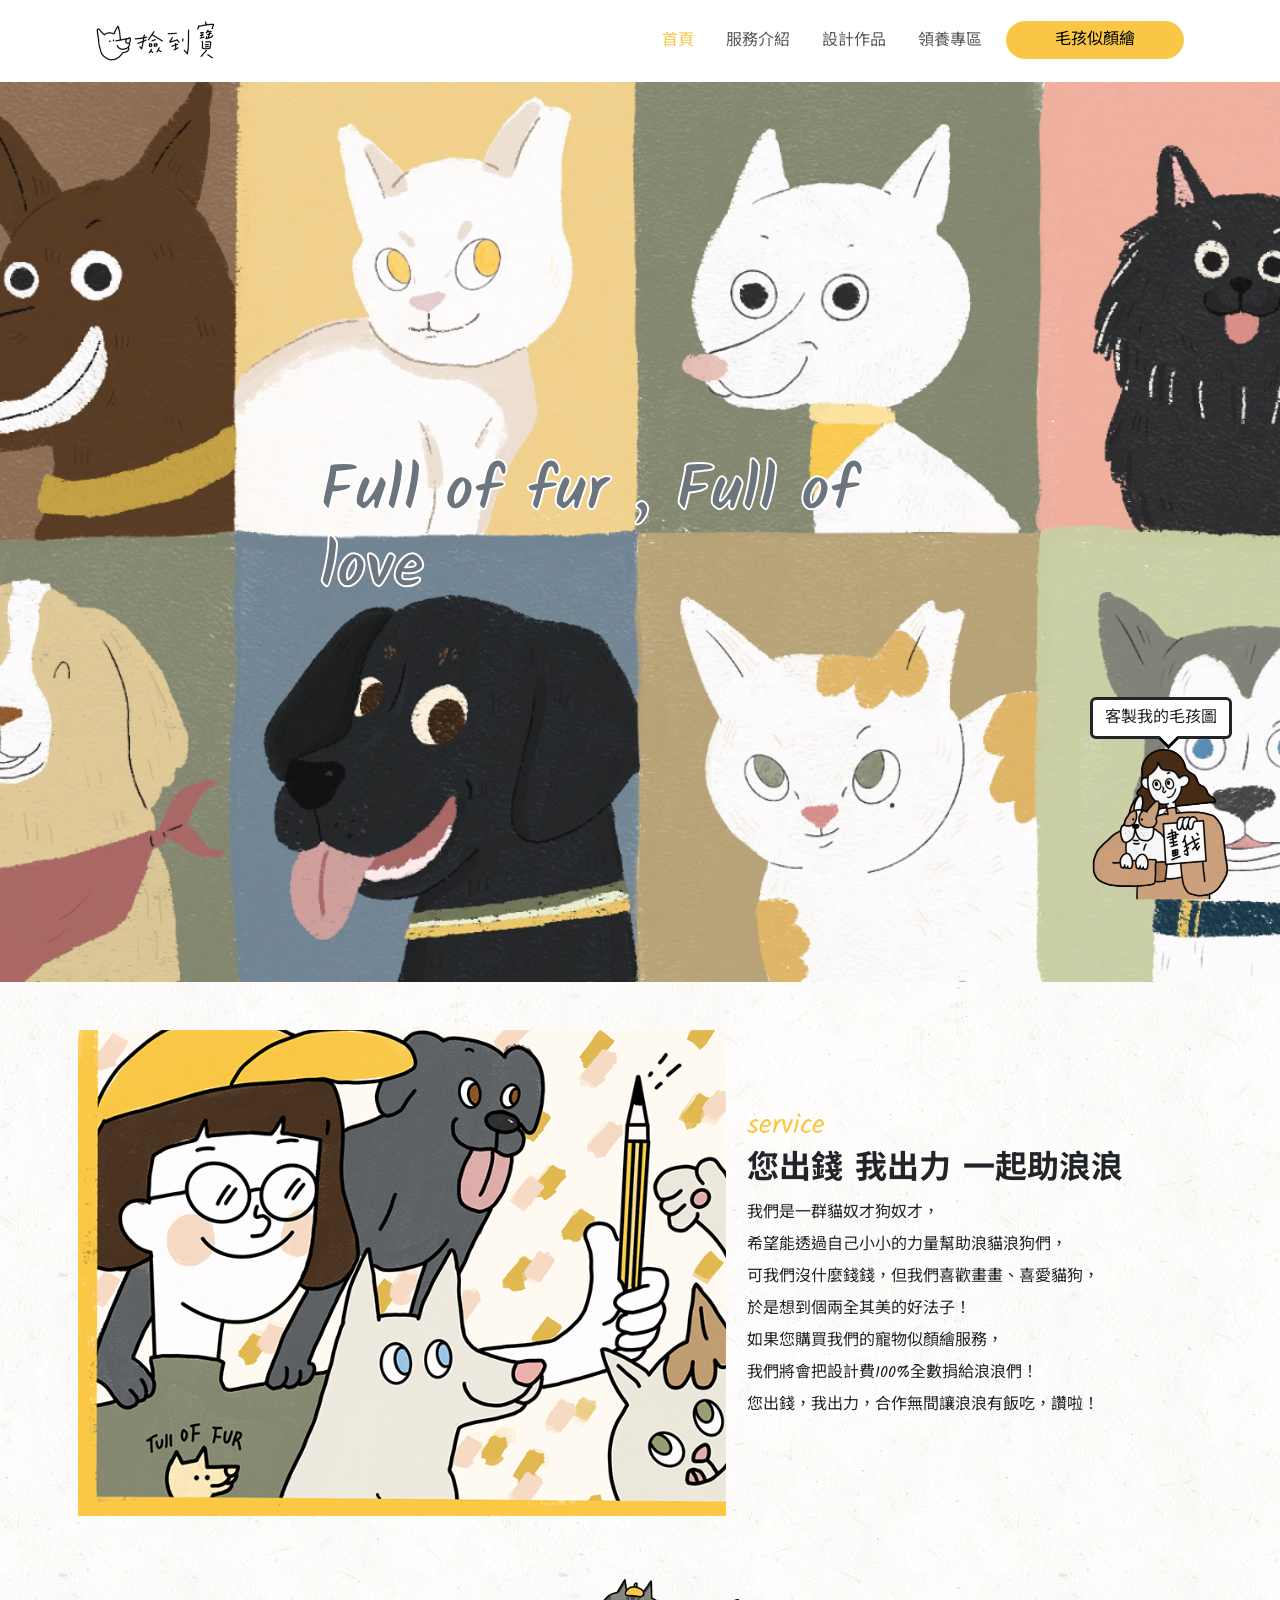
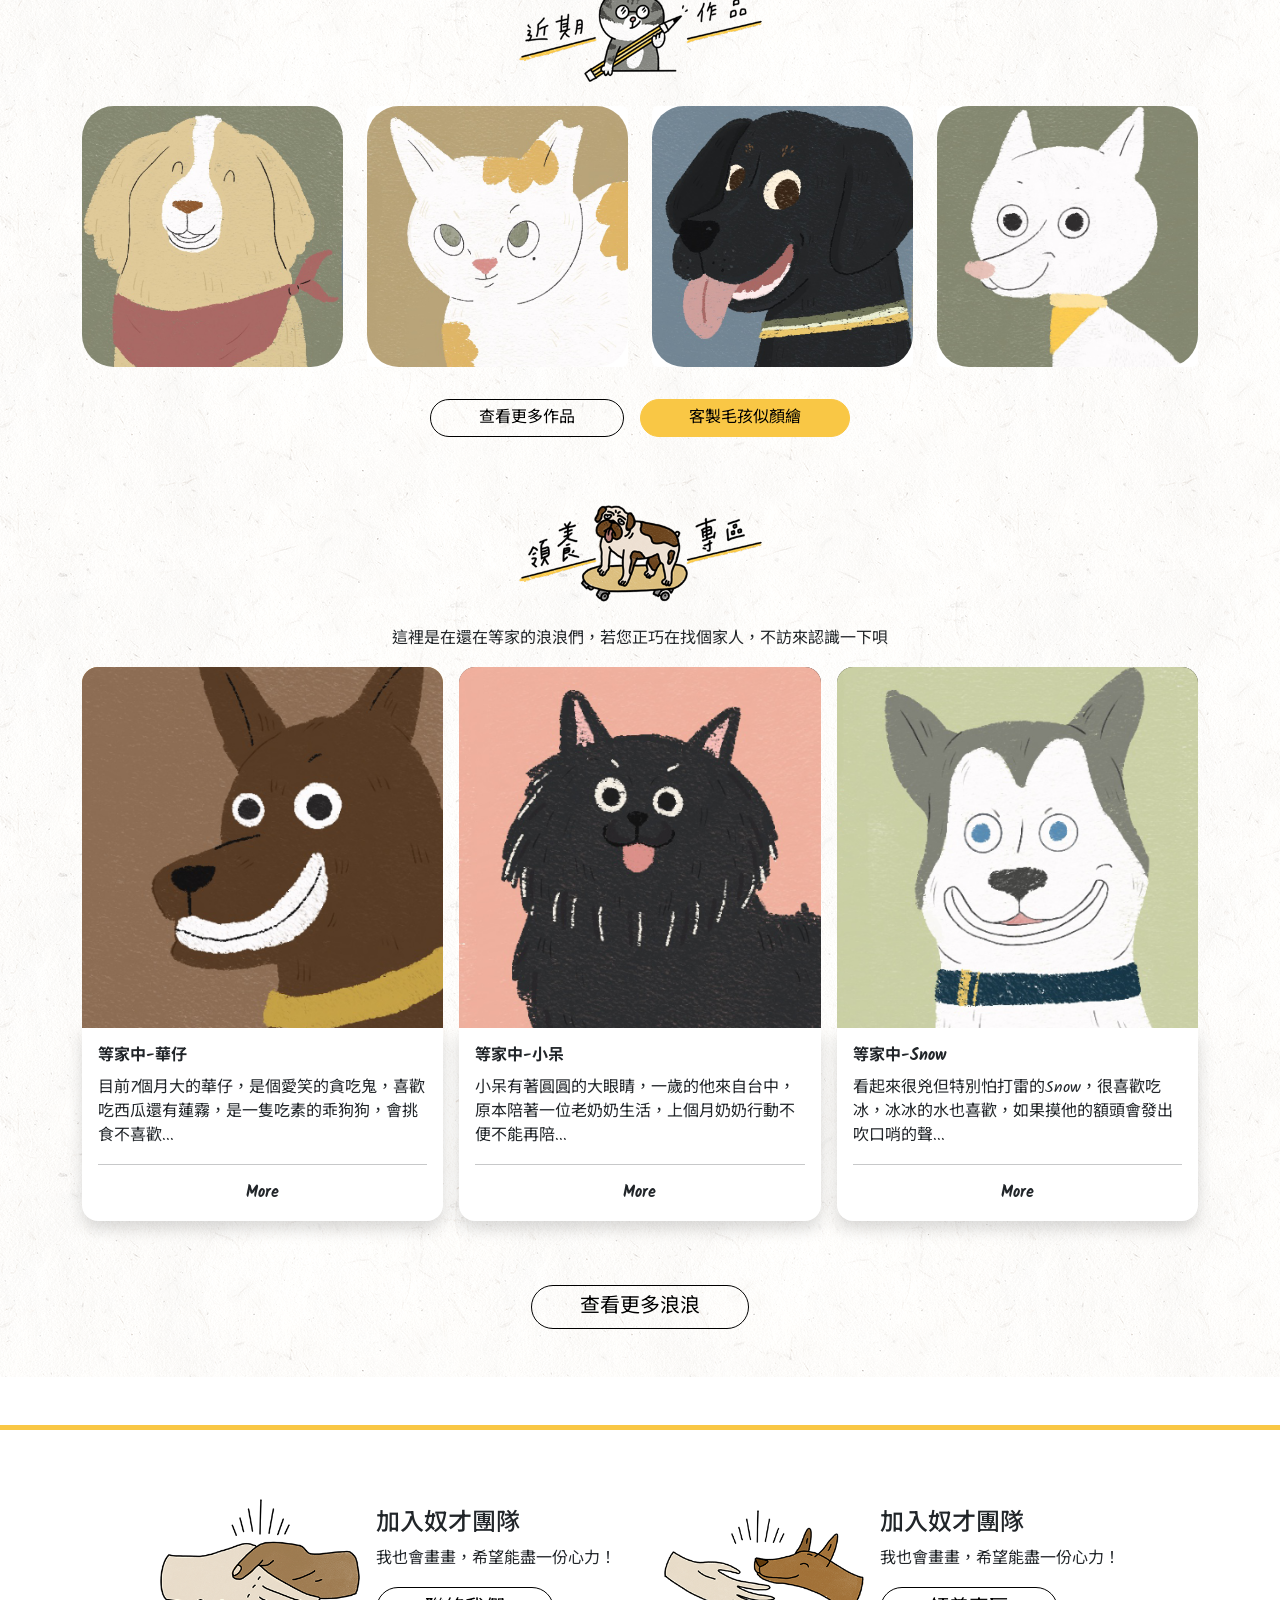
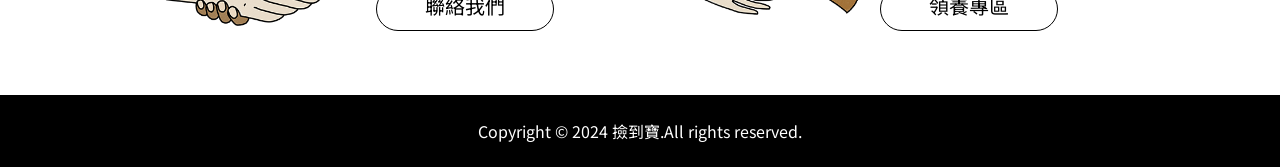
==== commit cefc2f21: "2.5" ====
--- a/index.html
+++ b/index.html
@@ -1,22 +1,21 @@
 <!DOCTYPE html>
-<html lang="en">
-
+<html lang="zh-TW">
 <head>
     <meta charset="UTF-8">
     <meta name="viewport" content="width=device-width, initial-scale=1.0">
     <title>撿到寶</title>
-    <script src="./js/jquery.min.js"></script>
     <link rel="stylesheet" href="https://cdn.jsdelivr.net/npm/bootstrap-icons@1.11.3/font/bootstrap-icons.min.css">
-    <link rel="stylesheet" href="./stylesheets/all.css">
     <!-- fonts -->
     <link rel="preconnect" href="https://fonts.googleapis.com">
     <link rel="preconnect" href="https://fonts.gstatic.com" crossorigin>
     <link
         href="https://fonts.googleapis.com/css2?family=Kalam:wght@400;700&family=Noto+Sans+TC:wght@400;700&display=swap"
         rel="stylesheet">
+    <!-- custom -->
+    <link rel="stylesheet" href="./stylesheets/all.css">
 </head>
 
-<body style="background: url(./images/lightpaperfibers.png);">
+<body >
     <nav class="navbar navbar-expand-lg navbar-light bg-white py-3 sticky-top px-5">
         <a class="navbar-brand ps-5" href="./index.html">
             <img src="./images/logo.png" alt="logo">
@@ -41,190 +40,191 @@
                     <a class="nav-link" href="./adoption.html">領養專區</a>
                 </li>
                 <li class="nav-item ms-3">
-                    <a class="btn btn-primary rounded-pill px-4" href="./draw.html">毛孩似顏繪</a>
+                    <a class="btn btn-primary rounded-pill px-5 btn-hover-shadow" href="./draw.html">毛孩似顏繪</a>
                 </li>
             </ul>
         </div>
     </nav>
 
-    <header class="position-relative min-vh-100">
-        <div class="position-absolute header">
-            <h1
-                class="header-text position-absolute start-50 top-50 translate-middle display-3 fw-bold text-secondary d-none d-lg-block ">
-                Full of fur , Full of love
-            </h1>
-        </div>
-    </header>
-
-    <div class="container py-5">
-        <div class="row row-cols-1 row-cols-lg-2 d-lg-flex flex-row-reverse align-items-center ">
-            <div class="col ps-lg-5">
-                <h3 class="text-primary text-center text-lg-start ">service</h3>
-                <h2 class=" fw-bold text-center text-lg-start ">您出錢 我出力 <br class="d-block d-lg-none">一起助浪浪</h2>
-                <p class=" lh-lg ">
-                    我們是一群貓奴才狗奴才，<br>希望能透過自己小小的力量幫助浪貓浪狗們，<br>可我們沒什麼錢錢，但我們喜歡畫畫、喜愛貓狗，<br>於是想到個兩全其美的好法子！<br>如果您購買我們的寵物似顏繪服務，<br>我們將會把設計費100%全數捐給浪浪們！<br>您出錢，我出力，合作無間讓浪浪有飯吃，讚啦！
-                </p>
-            </div>
-            <div class="col">
-                <img src="./images/home01.png" alt="picture" class=" img-fluid ">
-            </div>
-        </div>
-    </div>
-
-    <div class="container pb-5 text-center ">
-        <h2>
-            <img src="./images/title01.png" alt="works">
-        </h2>
-        <ul class="row row-cols-2 row-cols-lg-4 g-3 g-lg-4 list-unstyled text-start">
-            <li class="col">
-                <div class="card border-0 rounded-5">
-                    <img class="card-img rounded-5" src="./images/05.png" alt="work" />
-                    <div
-                        class="card-body card-img-overlay d-flex flex-column  justify-content-end text-white pb-2 gradient rounded-5 opacity-lg-0">
-                        <p class="p-0 ps-2 m-0">designer</p>
-                        <h4 class="p-2 pt-1 m-0">Meili</h4>
-                    </div>
+    <main style="background: url(./images/lightpaperfibers.png);">
+        <header class="position-relative min-vh-100">
+            <div class="position-absolute header">
+                <h1
+                    class="header-text position-absolute start-50 top-50 translate-middle display-3 fw-bold text-secondary d-none d-lg-block ">
+                    Full of fur , Full of love
+                </h1>
+            </div>
+        </header>
+        <div class="container py-5">
+            <div class="row d-lg-flex flex-row-reverse align-items-center ">
+                <div class="col-12 col-lg-5">
+                    <h3 class="text-primary text-center text-lg-start ">service</h3>
+                    <h2 class=" fw-bold text-center text-lg-start ">您出錢 我出力 <br class="d-block d-lg-none">一起助浪浪</h2>
+                    <p class=" lh-lg ">
+                        我們是一群貓奴才狗奴才，<br>希望能透過自己小小的力量幫助浪貓浪狗們，<br>可我們沒什麼錢錢，但我們喜歡畫畫、喜愛貓狗，<br class="d-none d-lg-block">於是想到個兩全其美的好法子！<br>如果您購買我們的寵物似顏繪服務，<br>我們將會把設計費100%全數捐給浪浪們！<br>您出錢，我出力，合作無間讓浪浪有飯吃，讚啦！
+                    </p>
                 </div>
-            </li>
-            <li class="col">
-                <div class="card border-0">
-                    <img class="card-img rounded-5" src="./images/07.png" alt="work" />
-                    <div
-                        class="card-body card-img-overlay d-flex flex-column  justify-content-end text-white pb-2 gradient rounded-5 opacity-lg-0">
-                        <p class="p-0 ps-2 m-0">designer</p>
-                        <h4 class="p-2 pt-1 m-0">Meili</h4>
-                    </div>
+                <div class="col-12 col-lg-7 px-2">
+                    <img src="./images/home01.png" alt="picture" class=" img-fluid ">
                 </div>
-            </li>
-            <li class="col">
-                <div class="card border-0">
-                    <img class="card-img rounded-5" src="./images/06.png" alt="work" />
-                    <div
-                        class="card-body card-img-overlay d-flex flex-column  justify-content-end text-white pb-2 gradient rounded-5 opacity-lg-0">
-                        <p class="p-0 ps-2 m-0">designer</p>
-                        <h4 class="p-2 pt-1 m-0">Meili</h4>
-                    </div>
-                </div>
-            </li>
-            <li class="col">
-                <div class="card border-0">
-                    <img class="card-img rounded-5" src="./images/Michael.png" alt="work" />
-                    <div
-                        class="card-body card-img-overlay d-flex flex-column  justify-content-end text-white pb-2 gradient rounded-5 opacity-lg-0">
-                        <p class="p-0 ps-2 m-0">designer</p>
-                        <h4 class="p-2 pt-1 m-0">Meili</h4>
-                    </div>
-                </div>
-            </li>
-        </ul>
-        <div class="btngroup d-flex flex-row pt-3 justify-content-center ">
-            <a class="btn btn-outline-primary rounded-pill px-5 mx-2 border-black text-black btn-hover"
-                href="./works.html" role="button">查看更多作品</a>
-            <a class="btn btn-primary rounded-pill px-5 mx-2 d-none d-lg-block " href="./draw.html"
-                role="button">客製毛孩似顏繪</a>
-        </div>
-    </div>
-
-    <div class="container text-center pb-5">
-        <h2>
-            <img src="./images/title02.png" alt="adoption" class="img-fluid">
-        </h2>
-        <p>這裡是在還在等家的浪浪們，若您正巧在找個家人，不訪來認識一下唄</p>
-        <ul class="row row-cols-1 row-cols-lg-3 g-3 list-unstyled ">
-            <li class="col">
-                <div class="card rounded-4 h-100 position-relative ">
-                    <div class="d-none d-lg-block">
-                        <img class="card-img-top img-fluid rounded-top-4 position-absolute opacity-1 img-hover"
-                            src="./images/dog01.png" alt="Card image cap" />
-                        <img class="card-img-top img-fluid rounded-top-4" src="./images/dog01-hover-1.png"
-                            alt="Card image cap" />
-                    </div>
-                    <div id="carouselExampleSlidesOnly" class="carousel slide carousel-fade d-block d-lg-none"
-                        data-bs-ride="carousel">
-                        <div class="carousel-inner">
-                            <div class="carousel-item active" data-bs-interval="3000">
-                                <img src="./images/dog01.png" class="d-block w-100 card-img-top img-fluid rounded-top-4"
-                                    alt="Card image cap">
-                            </div>
-                            <div class="carousel-item" data-bs-interval="3000">
-                                <img src="./images/dog01-hover-1.png"
-                                    class="d-block w-100 card-img-top img-fluid rounded-top-4" alt="Card image cap">
-                            </div>
-                        </div>
-                    </div>
-                    <div class="card-body rounded-bottom-4 shadow">
-                        <p class="card-title text-start fw-bold ">等家中-華仔</p>
-                        <p class="card-text text-start">目前7個月大的華仔，是個愛笑的貪吃鬼，喜歡吃西瓜還有蓮霧，是一隻吃素的乖狗狗，會挑食不喜歡...</p>
-                        <hr>
-                        <a class=" text-decoration-none link-dark fw-bold link-hover stretched-link "
-                            href="./adoption-detail.html">More</a>
-                    </div>
-                </div>
-            </li>
-            <li class="col">
-                <div class="card rounded-4 h-100 position-relative ">
-                    <div class="d-none d-lg-block">
-                        <img class="card-img-top img-fluid rounded-top-4 position-absolute opacity-1 img-hover"
-                            src="./images/04.png" alt="Card image cap" />
-                        <img class="card-img-top img-fluid rounded-top-4" src="./images/dog01-hover.png"
-                            alt="Card image cap" />
-                    </div>
-                    <div id="carouselExampleSlidesOnly" class="carousel slide carousel-fade d-block d-lg-none"
-                        data-bs-ride="carousel">
-                        <div class="carousel-inner">
-                            <div class="carousel-item active" data-bs-interval="3000">
-                                <img src="./images/04.png" class="d-block w-100 card-img-top img-fluid rounded-top-4"
-                                    alt="Card image cap">
-                            </div>
-                            <div class="carousel-item" data-bs-interval="3000">
-                                <img src="./images/dog01-hover.png"
-                                    class="d-block w-100 card-img-top img-fluid rounded-top-4" alt="Card image cap">
-                            </div>
-                        </div>
-                    </div>
-                    <div class="card-body rounded-bottom-4 shadow">
-                        <p class="card-title text-start fw-bold ">等家中-小呆</p>
-                        <p class="card-text text-start">小呆有著圓圓的大眼睛，一歲的他來自台中，原本陪著一位老奶奶生活，上個月奶奶行動不便不能再陪...</p>
-                        <hr>
-                        <a class=" text-decoration-none link-dark fw-bold link-hover stretched-link "
-                            href="./adoption-detail.html">More</a>
-                    </div>
-                </div>
-            </li>
-            <li class="col">
-                <div class="card rounded-4 h-100 position-relative ">
-                    <div class="d-none d-lg-block">
-                        <img class="card-img-top img-fluid rounded-top-4 position-absolute opacity-1 img-hover"
-                            src="./images/08.png" alt="Card image cap" />
-                        <img class="card-img-top img-fluid rounded-top-4" src="./images/dog01-hover-2.png"
-                            alt="Card image cap" />
-                    </div>
-                    <div id="carouselExampleSlidesOnly" class="carousel slide carousel-fade d-block d-lg-none"
-                        data-bs-ride="carousel">
-                        <div class="carousel-inner">
-                            <div class="carousel-item active" data-bs-interval="3000">
-                                <img src="./images/08.png" class="d-block w-100 card-img-top img-fluid rounded-top-4"
-                                    alt="Card image cap">
-                            </div>
-                            <div class="carousel-item" data-bs-interval="3000">
-                                <img src="./images/dog01-hover-2.png"
-                                    class="d-block w-100 card-img-top img-fluid rounded-top-4" alt="Card image cap">
-                            </div>
-                        </div>
-                    </div>
-                    <div class="card-body rounded-bottom-4 shadow">
-                        <p class="card-title text-start fw-bold ">等家中-Snow</p>
-                        <p class="card-text text-start">看起來很兇但特別怕打雷的Snow，很喜歡吃冰，冰冰的水也喜歡，如果摸他的額頭會發出吹口哨的聲...</p>
-                        <hr>
-                        <a class=" text-decoration-none link-dark fw-bold link-hover stretched-link "
-                            href="./adoption-detail.html">More</a>
-                    </div>
-                </div>
-            </li>
-        </ul>
-        <a class="btn btn-outline-primary rounded-pill px-5 mx-2 border-black text-black btn-hover mt-5 fs-5"
-            href="./adoption.html" role="button">查看更多浪浪</a>
-    </div>
+            </div>
+        </div>
+    
+        <div class="container pb-5 text-center ">
+            <h2>
+                <img src="./images/title01.png" alt="works">
+            </h2>
+            <ul class="row row-cols-2 row-cols-lg-4 g-3 g-lg-4 list-unstyled text-start">
+                <li class="col">
+                    <div class="card border-0 rounded-5">
+                        <img class="card-img rounded-5" src="./images/05.png" alt="work" />
+                        <div
+                            class="card-body card-img-overlay d-flex flex-column  justify-content-end text-white pb-2 gradient rounded-5 opacity-lg-0">
+                            <p class="p-0 ps-2 m-0">designer</p>
+                            <h4 class="p-2 pt-1 m-0">Meili</h4>
+                        </div>
+                    </div>
+                </li>
+                <li class="col">
+                    <div class="card border-0">
+                        <img class="card-img rounded-5" src="./images/07.png" alt="work" />
+                        <div
+                            class="card-body card-img-overlay d-flex flex-column  justify-content-end text-white pb-2 gradient rounded-5 opacity-lg-0">
+                            <p class="p-0 ps-2 m-0">designer</p>
+                            <h4 class="p-2 pt-1 m-0">Meili</h4>
+                        </div>
+                    </div>
+                </li>
+                <li class="col">
+                    <div class="card border-0">
+                        <img class="card-img rounded-5" src="./images/06.png" alt="work" />
+                        <div
+                            class="card-body card-img-overlay d-flex flex-column  justify-content-end text-white pb-2 gradient rounded-5 opacity-lg-0">
+                            <p class="p-0 ps-2 m-0">designer</p>
+                            <h4 class="p-2 pt-1 m-0">Meili</h4>
+                        </div>
+                    </div>
+                </li>
+                <li class="col">
+                    <div class="card border-0">
+                        <img class="card-img rounded-5" src="./images/Michael.png" alt="work" />
+                        <div
+                            class="card-body card-img-overlay d-flex flex-column  justify-content-end text-white pb-2 gradient rounded-5 opacity-lg-0">
+                            <p class="p-0 ps-2 m-0">designer</p>
+                            <h4 class="p-2 pt-1 m-0">Meili</h4>
+                        </div>
+                    </div>
+                </li>
+            </ul>
+            <div class="btngroup d-flex flex-row pt-3 justify-content-center ">
+                <a class="btn btn-outline-primary rounded-pill px-5 mx-2 border-black text-black btn-hover"
+                    href="./works.html" role="button">查看更多作品</a>
+                <a class="btn btn-primary rounded-pill px-5 mx-2 d-none d-lg-block " href="./draw.html"
+                    role="button">客製毛孩似顏繪</a>
+            </div>
+        </div>
+    
+        <div class="container text-center pb-5">
+            <h2>
+                <img src="./images/title02.png" alt="adoption" class="img-fluid">
+            </h2>
+            <p>這裡是在還在等家的浪浪們，若您正巧在找個家人，不訪來認識一下唄</p>
+            <ul class="row row-cols-1 row-cols-lg-3 g-3 list-unstyled ">
+                <li class="col">
+                    <div class="card rounded-4  border-0 h-100 position-relative ">
+                        <div class="d-none d-lg-block">
+                            <img class="card-img-top img-fluid rounded-top-4 position-absolute opacity-1 img-hover"
+                                src="./images/dog01.png" alt="Card image cap" />
+                            <img class="card-img-top img-fluid rounded-top-4" src="./images/dog01-hover-1.png"
+                                alt="Card image cap" />
+                        </div>
+                        <div id="carouselExampleSlidesOnly" class="carousel slide carousel-fade d-block d-lg-none"
+                            data-bs-ride="carousel">
+                            <div class="carousel-inner">
+                                <div class="carousel-item active" data-bs-interval="3000">
+                                    <img src="./images/dog01.png" class="d-block w-100 card-img-top img-fluid rounded-top-4"
+                                        alt="Card image cap">
+                                </div>
+                                <div class="carousel-item" data-bs-interval="3000">
+                                    <img src="./images/dog01-hover-1.png"
+                                        class="d-block w-100 card-img-top img-fluid rounded-top-4" alt="Card image cap">
+                                </div>
+                            </div>
+                        </div>
+                        <div class="card-body rounded-bottom-4 shadow">
+                            <p class="card-title text-start fw-bold ">等家中-華仔</p>
+                            <p class="card-text text-start">目前7個月大的華仔，是個愛笑的貪吃鬼，喜歡吃西瓜還有蓮霧，是一隻吃素的乖狗狗，會挑食不喜歡...</p>
+                            <hr>
+                            <a class=" text-decoration-none link-dark fw-bold link-hover stretched-link "
+                                href="./adoption-detail.html">More</a>
+                        </div>
+                    </div>
+                </li>
+                <li class="col">
+                    <div class="card rounded-4  border-0 h-100 position-relative ">
+                        <div class="d-none d-lg-block">
+                            <img class="card-img-top img-fluid rounded-top-4 position-absolute opacity-1 img-hover"
+                                src="./images/04.png" alt="Card image cap" />
+                            <img class="card-img-top img-fluid rounded-top-4" src="./images/dog01-hover.png"
+                                alt="Card image cap" />
+                        </div>
+                        <div id="carouselExampleSlidesOnly" class="carousel slide carousel-fade d-block d-lg-none"
+                            data-bs-ride="carousel">
+                            <div class="carousel-inner">
+                                <div class="carousel-item active" data-bs-interval="3000">
+                                    <img src="./images/04.png" class="d-block w-100 card-img-top img-fluid rounded-top-4"
+                                        alt="Card image cap">
+                                </div>
+                                <div class="carousel-item" data-bs-interval="3000">
+                                    <img src="./images/dog01-hover.png"
+                                        class="d-block w-100 card-img-top img-fluid rounded-top-4" alt="Card image cap">
+                                </div>
+                            </div>
+                        </div>
+                        <div class="card-body rounded-bottom-4 shadow">
+                            <p class="card-title text-start fw-bold ">等家中-小呆</p>
+                            <p class="card-text text-start">小呆有著圓圓的大眼睛，一歲的他來自台中，原本陪著一位老奶奶生活，上個月奶奶行動不便不能再陪...</p>
+                            <hr>
+                            <a class=" text-decoration-none link-dark fw-bold link-hover stretched-link "
+                                href="./adoption-detail.html">More</a>
+                        </div>
+                    </div>
+                </li>
+                <li class="col">
+                    <div class="card rounded-4  border-0 h-100 position-relative ">
+                        <div class="d-none d-lg-block">
+                            <img class="card-img-top img-fluid rounded-top-4 position-absolute opacity-1 img-hover"
+                                src="./images/08.png" alt="Card image cap" />
+                            <img class="card-img-top img-fluid rounded-top-4" src="./images/dog01-hover-2.png"
+                                alt="Card image cap" />
+                        </div>
+                        <div id="carouselExampleSlidesOnly" class="carousel slide carousel-fade d-block d-lg-none"
+                            data-bs-ride="carousel">
+                            <div class="carousel-inner">
+                                <div class="carousel-item active" data-bs-interval="3000">
+                                    <img src="./images/08.png" class="d-block w-100 card-img-top img-fluid rounded-top-4"
+                                        alt="Card image cap">
+                                </div>
+                                <div class="carousel-item" data-bs-interval="3000">
+                                    <img src="./images/dog01-hover-2.png"
+                                        class="d-block w-100 card-img-top img-fluid rounded-top-4" alt="Card image cap">
+                                </div>
+                            </div>
+                        </div>
+                        <div class="card-body rounded-bottom-4 shadow">
+                            <p class="card-title text-start fw-bold ">等家中-Snow</p>
+                            <p class="card-text text-start">看起來很兇但特別怕打雷的Snow，很喜歡吃冰，冰冰的水也喜歡，如果摸他的額頭會發出吹口哨的聲...</p>
+                            <hr>
+                            <a class=" text-decoration-none link-dark fw-bold link-hover stretched-link "
+                                href="./adoption-detail.html">More</a>
+                        </div>
+                    </div>
+                </li>
+            </ul>
+            <a class="btn btn-outline-primary rounded-pill px-5 mx-2 border-black text-black btn-hover mt-5 fs-5"
+                href="./adoption.html" role="button">查看更多浪浪</a>
+        </div>
+    </main>
 
     <footer class="pt-5">
         <div class="connect border-top border-primary border-5 bg-white ">
@@ -234,7 +234,7 @@
                         <div class="card border-0">
                             <div class="card-body d-lg-flex flex-lg-row">
                                 <img src="./images/link01.png" alt="join" class="img-fluid object-fit-contain">
-                                <div class="content ps-3 pt-3">
+                                <div class="ps-3 pt-3">
                                     <h4 class="card-title">加入奴才團隊</h4>
                                     <p class="card-text">我也會畫畫，希望能盡一份心力！</p>
                                     <a class="btn btn-outline-primary rounded-pill border-black text-black px-5 fs-5 btn-hover"
@@ -247,7 +247,7 @@
                         <div class="card border-0">
                             <div class="card-body d-lg-flex flex-lg-row">
                                 <img src="./images/link02.png" alt="join" class="img-fluid object-fit-contain">
-                                <div class="content ps-3 pt-3">
+                                <div class="ps-3 pt-3">
                                     <h4 class="card-title">加入奴才團隊</h4>
                                     <p class="card-text">我也會畫畫，希望能盡一份心力！</p>
                                     <a class="btn btn-outline-primary rounded-pill border-black text-black px-5 fs-5 btn-hover"
@@ -260,7 +260,7 @@
             </div>
         </div>
         <div class="Copyright bg-black text-white text-center py-4">
-            <p class="m-0" style="font-family: 'Noto Sans';">Copyright © 2024 撿到寶.All rights reserved.</p>
+            <p class="m-0 font-Noto">Copyright © 2024 撿到寶.All rights reserved.</p>
         </div>
     </footer>
 
@@ -274,11 +274,10 @@
         <img src="./images/btn2.png" alt="draw" class="img-hover z-3">
         <img src="./images/btn.png" alt="draw" class="position-absolute bottom-0 z-1">
     </a>
-
     <script src="https://cdn.jsdelivr.net/npm/bootstrap@5.1.1/dist/js/bootstrap.bundle.min.js"
-        integrity="sha384-/bQdsTh/da6pkI1MST/rWKFNjaCP5gBSY4sEBT38Q/9RBh9AH40zEOg7Hlq2THRZ"
-        crossorigin="anonymous"></script>
+    integrity="sha384-/bQdsTh/da6pkI1MST/rWKFNjaCP5gBSY4sEBT38Q/9RBh9AH40zEOg7Hlq2THRZ"
+    crossorigin="anonymous"></script>
+    <script src="./js/jquery.min.js"></script>
     <script src="./js/all.js"></script>
 </body>
-
 </html>
--- a/stylesheets/all.css
+++ b/stylesheets/all.css
@@ -66,7 +66,7 @@
   --bs-dark-border-subtle: #adb5bd;
   --bs-white-rgb: 255, 255, 255;
   --bs-black-rgb: 0, 0, 0;
-  --bs-font-sans-serif: system-ui, -apple-system, "Segoe UI", Roboto, "Helvetica Neue", "Noto Sans", "Liberation Sans", Arial, sans-serif, "Apple Color Emoji", "Segoe UI Emoji", "Segoe UI Symbol", "Noto Color Emoji";
+  --bs-font-sans-serif: "Kalam", "Noto Sans TC", system-ui, -apple-system, "Segoe UI", Roboto, "Helvetica Neue", "Noto Sans", "Liberation Sans", Arial, sans-serif, "Apple Color Emoji", "Segoe UI Emoji", "Segoe UI Symbol", "Noto Color Emoji";
   --bs-font-monospace: SFMono-Regular, Menlo, Monaco, Consolas, "Liberation Mono", "Courier New", monospace;
   --bs-gradient: linear-gradient(180deg, rgba(255, 255, 255, 0.15), rgba(255, 255, 255, 0));
   --bs-body-font-family: var(--bs-font-sans-serif);
@@ -12339,8 +12339,13 @@
   border-color: transparent !important;
 }
 
+.btn-hover-shadow:hover {
+  box-shadow: 0 2px 2px 0px black;
+}
+
 .link-hover {
   transition: all 0.2s;
+  white-space: nowrap;
 }
 .link-hover:hover {
   color: #F9C745 !important;
@@ -12372,10 +12377,6 @@
   opacity: 0 !important;
 }
 
-body {
-  font-family: "Kalam", "Noto Sans TC";
-}
-
-form {
+.font-Noto {
   font-family: "Noto Sans TC";
 }/*# sourceMappingURL=all.css.map */
